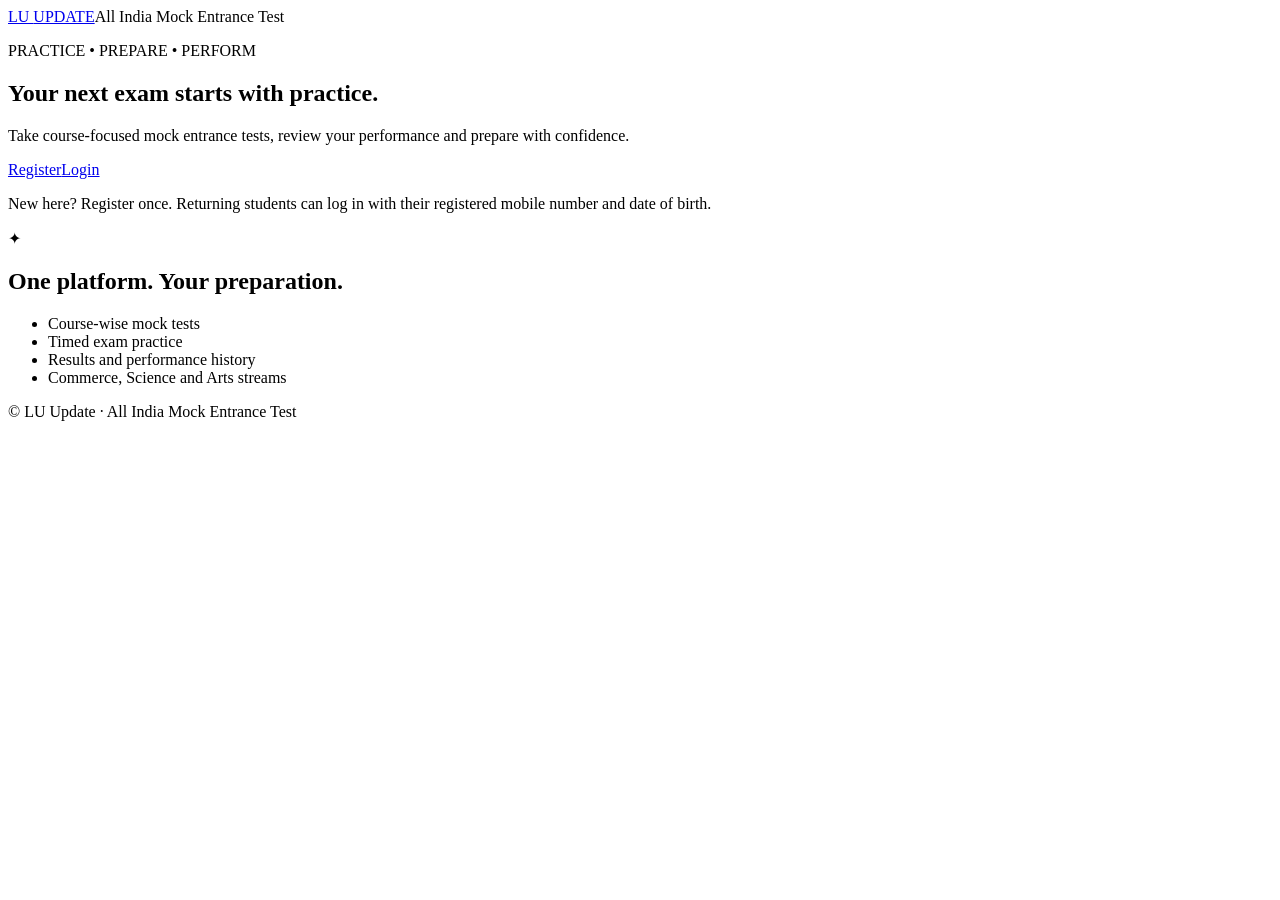
==== index.html @ a13eb0a9 "Add LU Update student homepage" ====
<!doctype html>
<html lang="en"><head><meta charset="utf-8"><meta name="viewport" content="width=device-width,initial-scale=1"><title>LU Update | All India Mock Entrance Test</title><link rel="stylesheet" href="style.css"></head>
<body><header class="topbar"><a class="brand" href="index.html">LU <span>UPDATE</span></a><span class="tag">All India Mock Entrance Test</span></header>
<main class="hero"><section class="hero-copy"><p class="eyebrow">PRACTICE • PREPARE • PERFORM</p><h1>Your next exam starts with <span>practice.</span></h1><p class="lead">Take course-focused mock entrance tests, review your performance and prepare with confidence.</p><div class="actions"><a class="btn primary" href="register.html">Register</a><a class="btn secondary" href="login.html">Login</a></div><p class="muted small">New here? Register once. Returning students can log in with their registered mobile number and date of birth.</p></section><section class="hero-panel"><div class="panel-icon">✦</div><h2>One platform. Your preparation.</h2><ul><li>Course-wise mock tests</li><li>Timed exam practice</li><li>Results and performance history</li><li>Commerce, Science and Arts streams</li></ul></section></main>
<footer>© LU Update · All India Mock Entrance Test</footer></body></html>
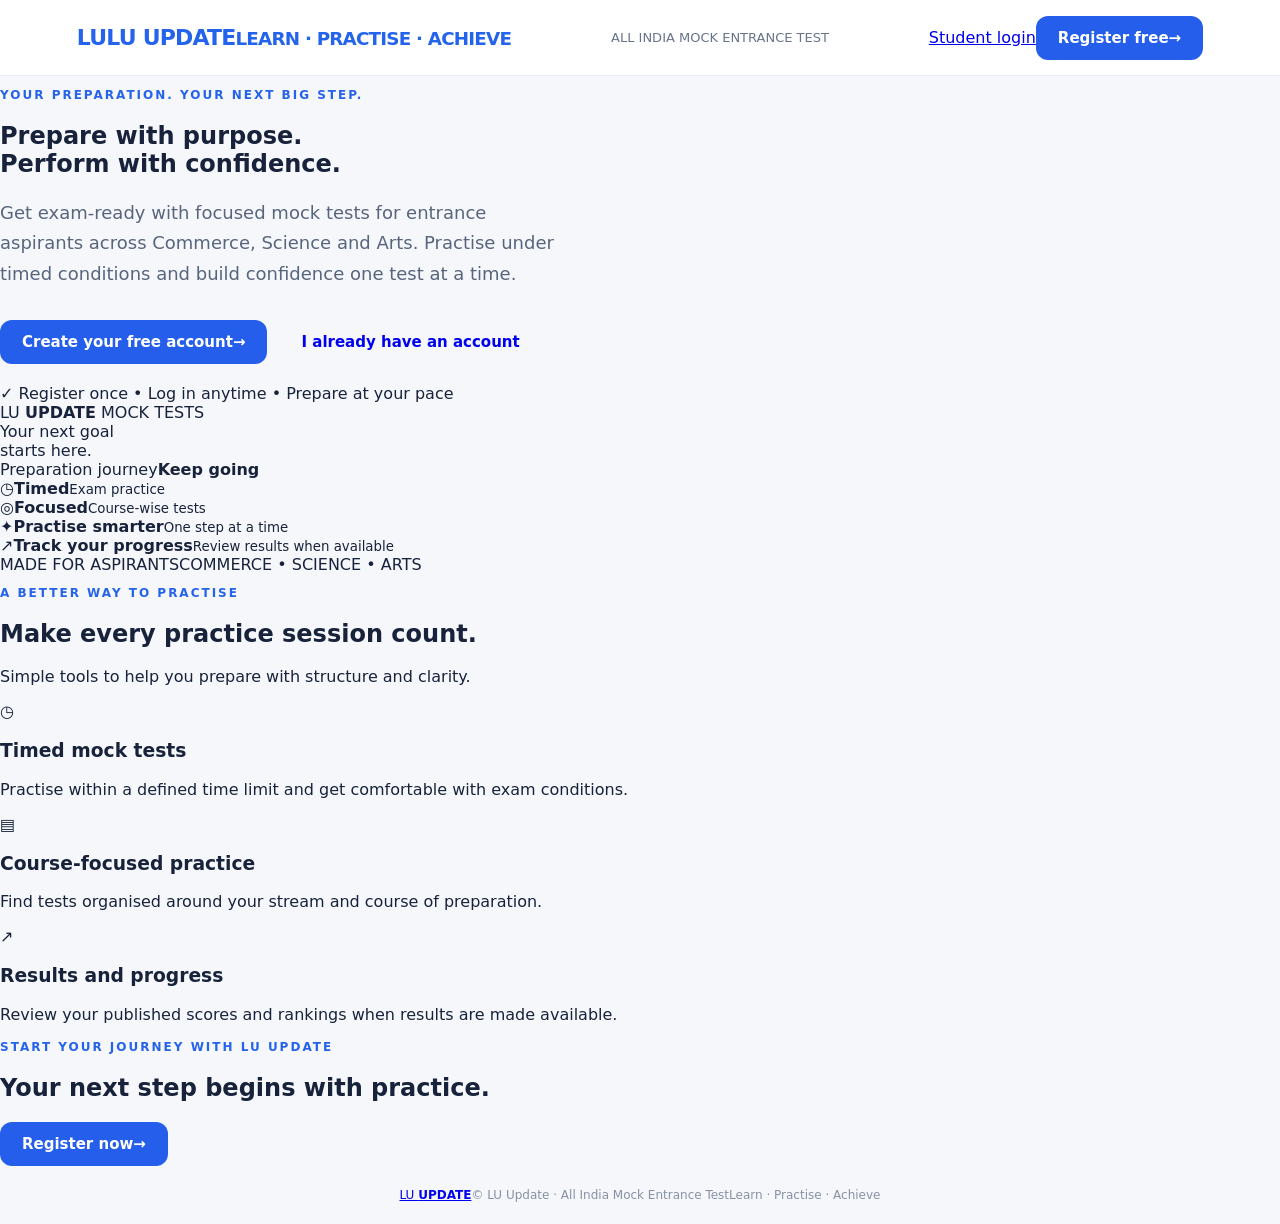
==== commit e2ed68e6: "Redesign LU Update branded homepage" ====
--- a/index.html
+++ b/index.html
@@ -1,5 +1,55 @@
 <!doctype html>
-<html lang="en"><head><meta charset="utf-8"><meta name="viewport" content="width=device-width,initial-scale=1"><title>LU Update | All India Mock Entrance Test</title><link rel="stylesheet" href="style.css"></head>
-<body><header class="topbar"><a class="brand" href="index.html">LU <span>UPDATE</span></a><span class="tag">All India Mock Entrance Test</span></header>
-<main class="hero"><section class="hero-copy"><p class="eyebrow">PRACTICE • PREPARE • PERFORM</p><h1>Your next exam starts with <span>practice.</span></h1><p class="lead">Take course-focused mock entrance tests, review your performance and prepare with confidence.</p><div class="actions"><a class="btn primary" href="register.html">Register</a><a class="btn secondary" href="login.html">Login</a></div><p class="muted small">New here? Register once. Returning students can log in with their registered mobile number and date of birth.</p></section><section class="hero-panel"><div class="panel-icon">✦</div><h2>One platform. Your preparation.</h2><ul><li>Course-wise mock tests</li><li>Timed exam practice</li><li>Results and performance history</li><li>Commerce, Science and Arts streams</li></ul></section></main>
-<footer>© LU Update · All India Mock Entrance Test</footer></body></html>+<html lang="en">
+<head>
+<meta charset="utf-8">
+<meta name="viewport" content="width=device-width,initial-scale=1">
+<meta name="theme-color" content="#111b45">
+<meta name="description" content="LU Update All India Mock Entrance Test — practise smarter with timed mock tests, course-focused preparation and performance tracking.">
+<title>LU Update | All India Mock Entrance Test</title>
+<link rel="stylesheet" href="style.css">
+</head>
+<body class="home-page">
+<header class="topbar home-topbar">
+  <a class="brand brand-lockup" href="index.html" aria-label="LU Update home"><span class="brand-mark">LU</span><span class="brand-name">LU <b>UPDATE</b><small>LEARN · PRACTISE · ACHIEVE</small></span></a>
+  <span class="tag">ALL INDIA MOCK ENTRANCE TEST</span>
+  <nav class="home-nav" aria-label="Student navigation"><a href="login.html">Student login</a><a class="btn primary nav-cta" href="register.html">Register free <span aria-hidden="true">→</span></a></nav>
+</header>
+<main>
+  <section class="home-hero">
+    <div class="hero-orb orb-one"></div><div class="hero-orb orb-two"></div>
+    <div class="home-hero-inner">
+      <div class="hero-copy">
+        <p class="eyebrow"><span class="eyebrow-dot"></span> YOUR PREPARATION. YOUR NEXT BIG STEP.</p>
+        <h1>Prepare with purpose.<br><span>Perform with confidence.</span></h1>
+        <p class="lead">Get exam-ready with focused mock tests for entrance aspirants across Commerce, Science and Arts. Practise under timed conditions and build confidence one test at a time.</p>
+        <div class="actions"><a class="btn primary hero-cta" href="register.html">Create your free account <span aria-hidden="true">→</span></a><a class="btn hero-login" href="login.html">I already have an account</a></div>
+        <div class="trust-line"><span class="trust-check">✓</span> Register once <span class="trust-sep">•</span> Log in anytime <span class="trust-sep">•</span> Prepare at your pace</div>
+      </div>
+      <div class="hero-visual" aria-label="Mock test preparation highlights">
+        <div class="visual-glow"></div>
+        <div class="visual-card visual-main">
+          <div class="visual-card-top"><span class="mini-brand">LU <b>UPDATE</b></span><span class="live-pill"><i></i> MOCK TESTS</span></div>
+          <div class="visual-title">Your next goal<br>starts here.</div>
+          <div class="progress-label"><span>Preparation journey</span><b>Keep going</b></div>
+          <div class="progress-track"><span></span></div>
+          <div class="visual-stats"><div><span class="stat-icon">◷</span><b>Timed</b><small>Exam practice</small></div><div><span class="stat-icon">◎</span><b>Focused</b><small>Course-wise tests</small></div></div>
+        </div>
+        <div class="floating-note note-top"><span class="note-icon">✦</span><span><b>Practise smarter</b><small>One step at a time</small></span></div>
+        <div class="floating-note note-bottom"><span class="rank-icon">↗</span><span><b>Track your progress</b><small>Review results when available</small></span></div>
+      </div>
+    </div>
+    <div class="hero-bottom-line"><span>MADE FOR ASPIRANTS</span><span>COMMERCE <i>•</i> SCIENCE <i>•</i> ARTS</span></div>
+  </section>
+  <section class="home-features">
+    <div class="section-heading"><p class="eyebrow">A BETTER WAY TO PRACTISE</p><h2>Make every practice session count.</h2><p>Simple tools to help you prepare with structure and clarity.</p></div>
+    <div class="feature-grid">
+      <article class="feature-card"><div class="feature-icon icon-blue">◷</div><h3>Timed mock tests</h3><p>Practise within a defined time limit and get comfortable with exam conditions.</p></article>
+      <article class="feature-card"><div class="feature-icon icon-purple">▤</div><h3>Course-focused practice</h3><p>Find tests organised around your stream and course of preparation.</p></article>
+      <article class="feature-card"><div class="feature-icon icon-teal">↗</div><h3>Results and progress</h3><p>Review your published scores and rankings when results are made available.</p></article>
+    </div>
+    <div class="home-bottom-cta"><div><p class="eyebrow">START YOUR JOURNEY WITH LU UPDATE</p><h2>Your next step begins with practice.</h2></div><a class="btn primary" href="register.html">Register now <span aria-hidden="true">→</span></a></div>
+  </section>
+</main>
+<footer class="home-footer"><a class="footer-brand" href="index.html">LU <b>UPDATE</b></a><span>© LU Update · All India Mock Entrance Test</span><span>Learn · Practise · Achieve</span></footer>
+</body>
+</html>
--- a/style.css
+++ b/style.css
@@ -0,0 +1 @@
+:root{font-family:Inter,ui-sans-serif,system-ui,-apple-system,BlinkMacSystemFont,"Segoe UI",sans-serif;color:#18233b;background:#f5f7fb;font-synthesis:none}*{box-sizing:border-box}body{margin:0;min-height:100vh}.topbar{height:76px;padding:0 clamp(20px,6vw,88px);display:flex;align-items:center;justify-content:space-between;background:#fff;border-bottom:1px solid #e7ebf3}.brand{font-size:22px;font-weight:900;letter-spacing:-.8px;color:#152c58;text-decoration:none}.brand span{color:#2463eb}.tag,.muted{color:#69758b}.tag{font-size:13px}.hero{max-width:1120px;margin:0 auto;padding:clamp(42px,8vw,100px) 24px;display:grid;grid-template-columns:1.15fr .85fr;gap:56px;align-items:center;min-height:calc(100vh - 130px)}.eyebrow{font-size:12px;font-weight:800;letter-spacing:2px;color:#2563eb}.hero h1{font-size:clamp(42px,6vw,68px);line-height:1.04;letter-spacing:-2.8px;margin:16px 0 22px}.hero h1 span{color:#2563eb}.lead{font-size:18px;line-height:1.7;color:#58657d;max-width:560px}.actions{display:flex;gap:12px;margin:30px 0 20px}.btn{display:inline-flex;align-items:center;justify-content:center;border:0;border-radius:12px;padding:13px 22px;text-decoration:none;font-weight:750;font-size:15px;cursor:pointer}.primary{background:#245eea;color:white}.secondary{background:white;color:#245eea;border:1px solid #d7e1f6}.hero-panel,.card{background:#fff;border:1px solid #e5eaf4;border-radius:22px;padding:30px;box-shadow:0 18px 55px #1b3b7010}.panel-icon{width:48px;height:48px;display:grid;place-items:center;background:#eaf0ff;color:#245eea;border-radius:15px;font-size:24px}.hero-panel h2{font-size:24px}.hero-panel ul{padding-left:20px;line-height:2.2;color:#536078}.small{font-size:13px;line-height:1.6}.page{max-width:680px;margin:48px auto;padding:0 20px}.card h1{margin-top:0}.form-grid{display:grid;grid-template-columns:1fr 1fr;gap:16px}.field{display:flex;flex-direction:column;gap:7px;margin-bottom:15px}.field label{font-size:13px;font-weight:750;color:#394761}.field input,.field select,.field textarea{width:100%;border:1px solid #dbe2ee;border-radius:10px;padding:12px 13px;font:inherit;background:#fff;color:#18233b}.field input:focus,.field select:focus{outline:2px solid #b8ccff;border-color:#245eea}.full{width:100%}.status{display:none;padding:12px 14px;border-radius:10px;margin:14px 0;font-size:14px;overflow-wrap:anywhere}.status.show{display:block}.status.ok{background:#e9f8ef;color:#17663b}.status.error{background:#fff0f0;color:#a52222}.dashboard{max-width:1100px;margin:38px auto;padding:0 20px}.section{margin:22px 0}.item{padding:16px;border:1px solid #e5eaf4;border-radius:12px;margin:10px 0;background:#fff}.item h3{margin:0 0 6px}.row{display:flex;justify-content:space-between;align-items:center;gap:14px}.hidden{display:none!important}footer{text-align:center;padding:22px;color:#8791a4;font-size:12px}@media(max-width:760px){.hero{grid-template-columns:1fr;gap:28px;min-height:auto}.hero h1{letter-spacing:-1.6px}.tag{display:none}.form-grid{grid-template-columns:1fr}.topbar{height:64px}}
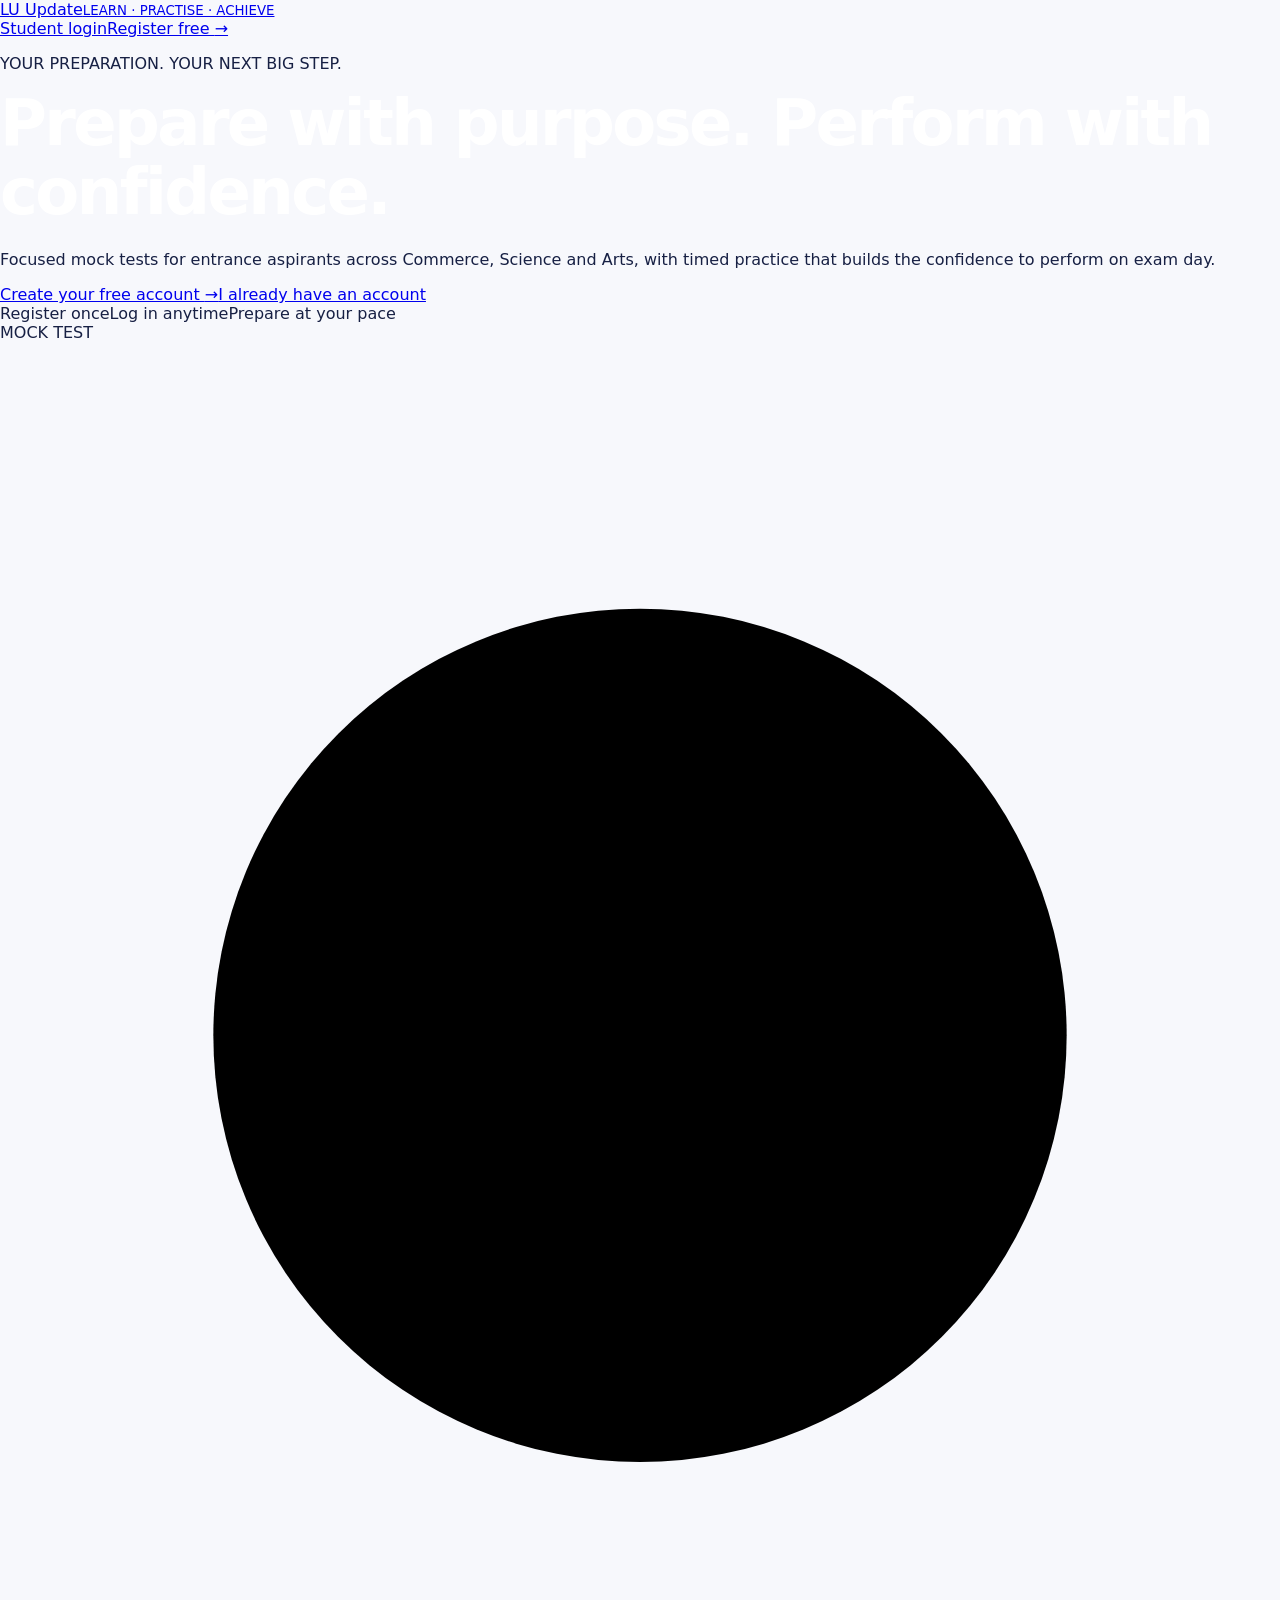
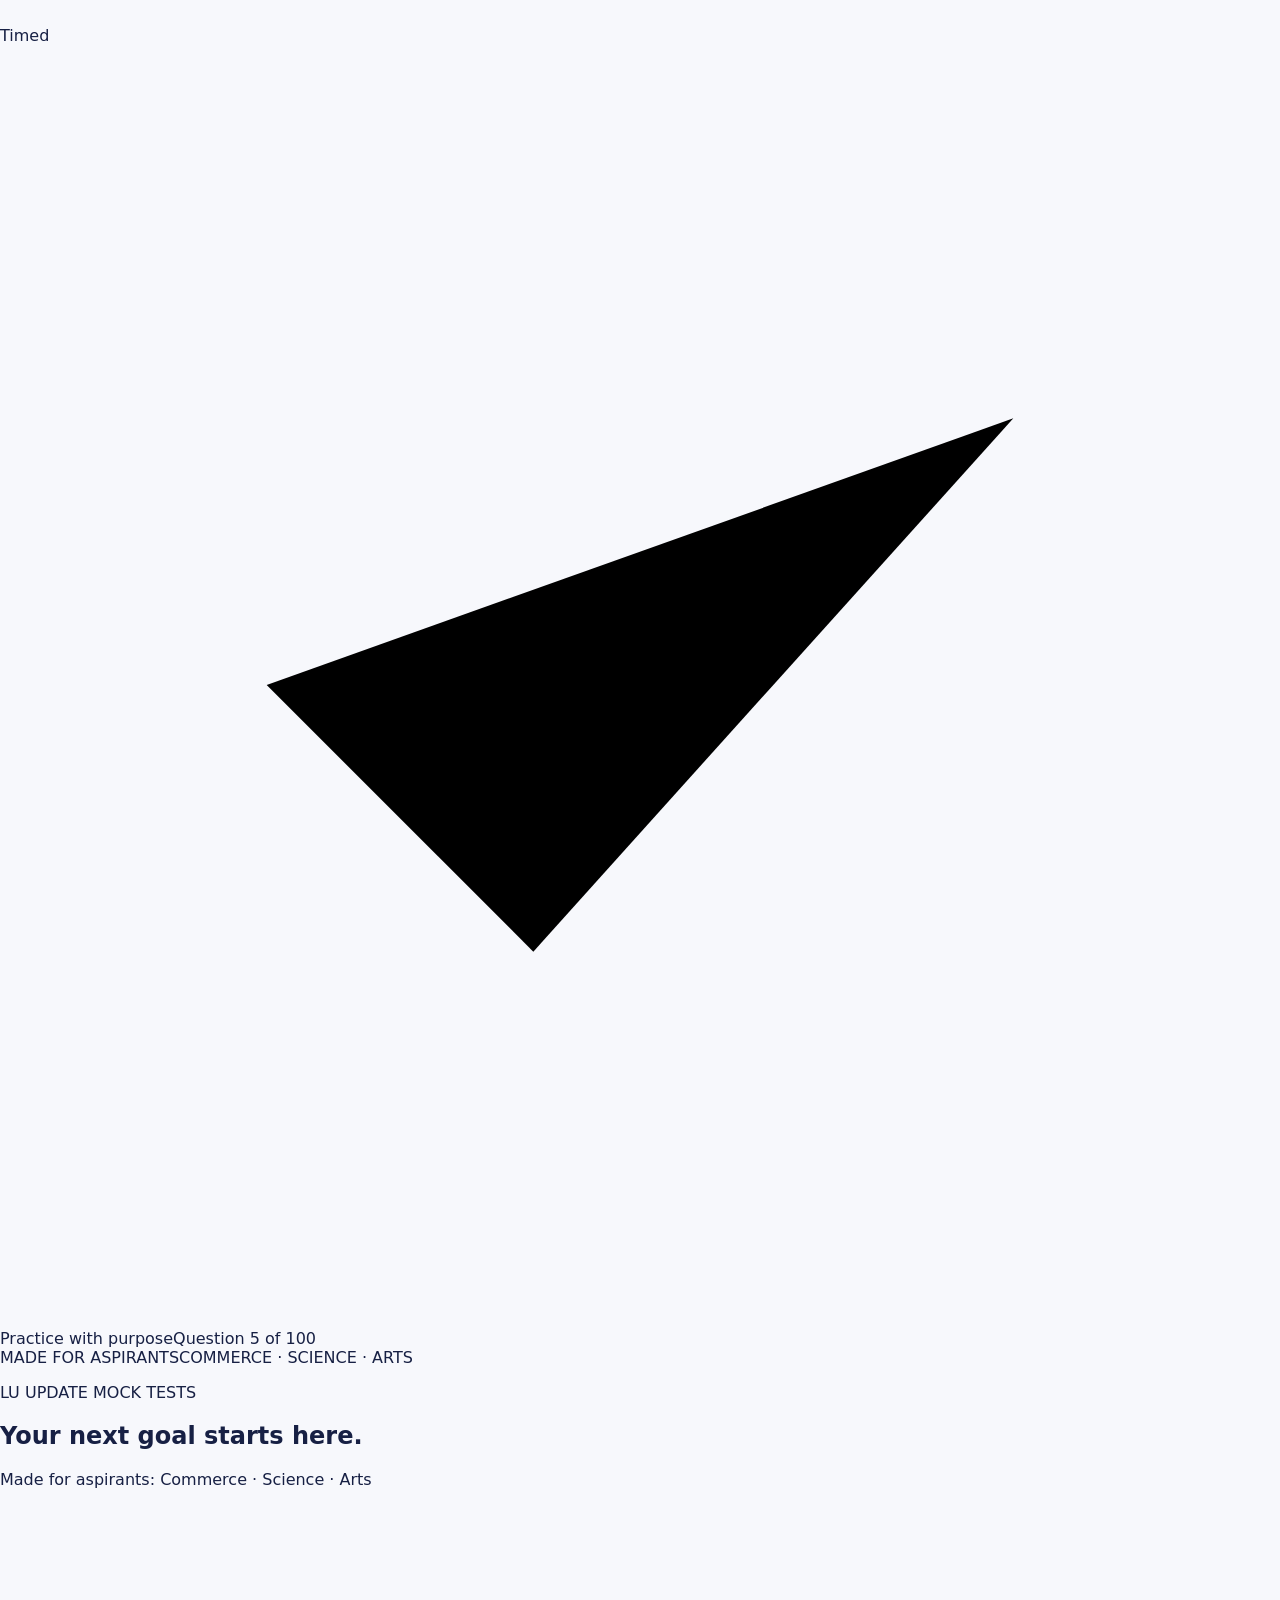
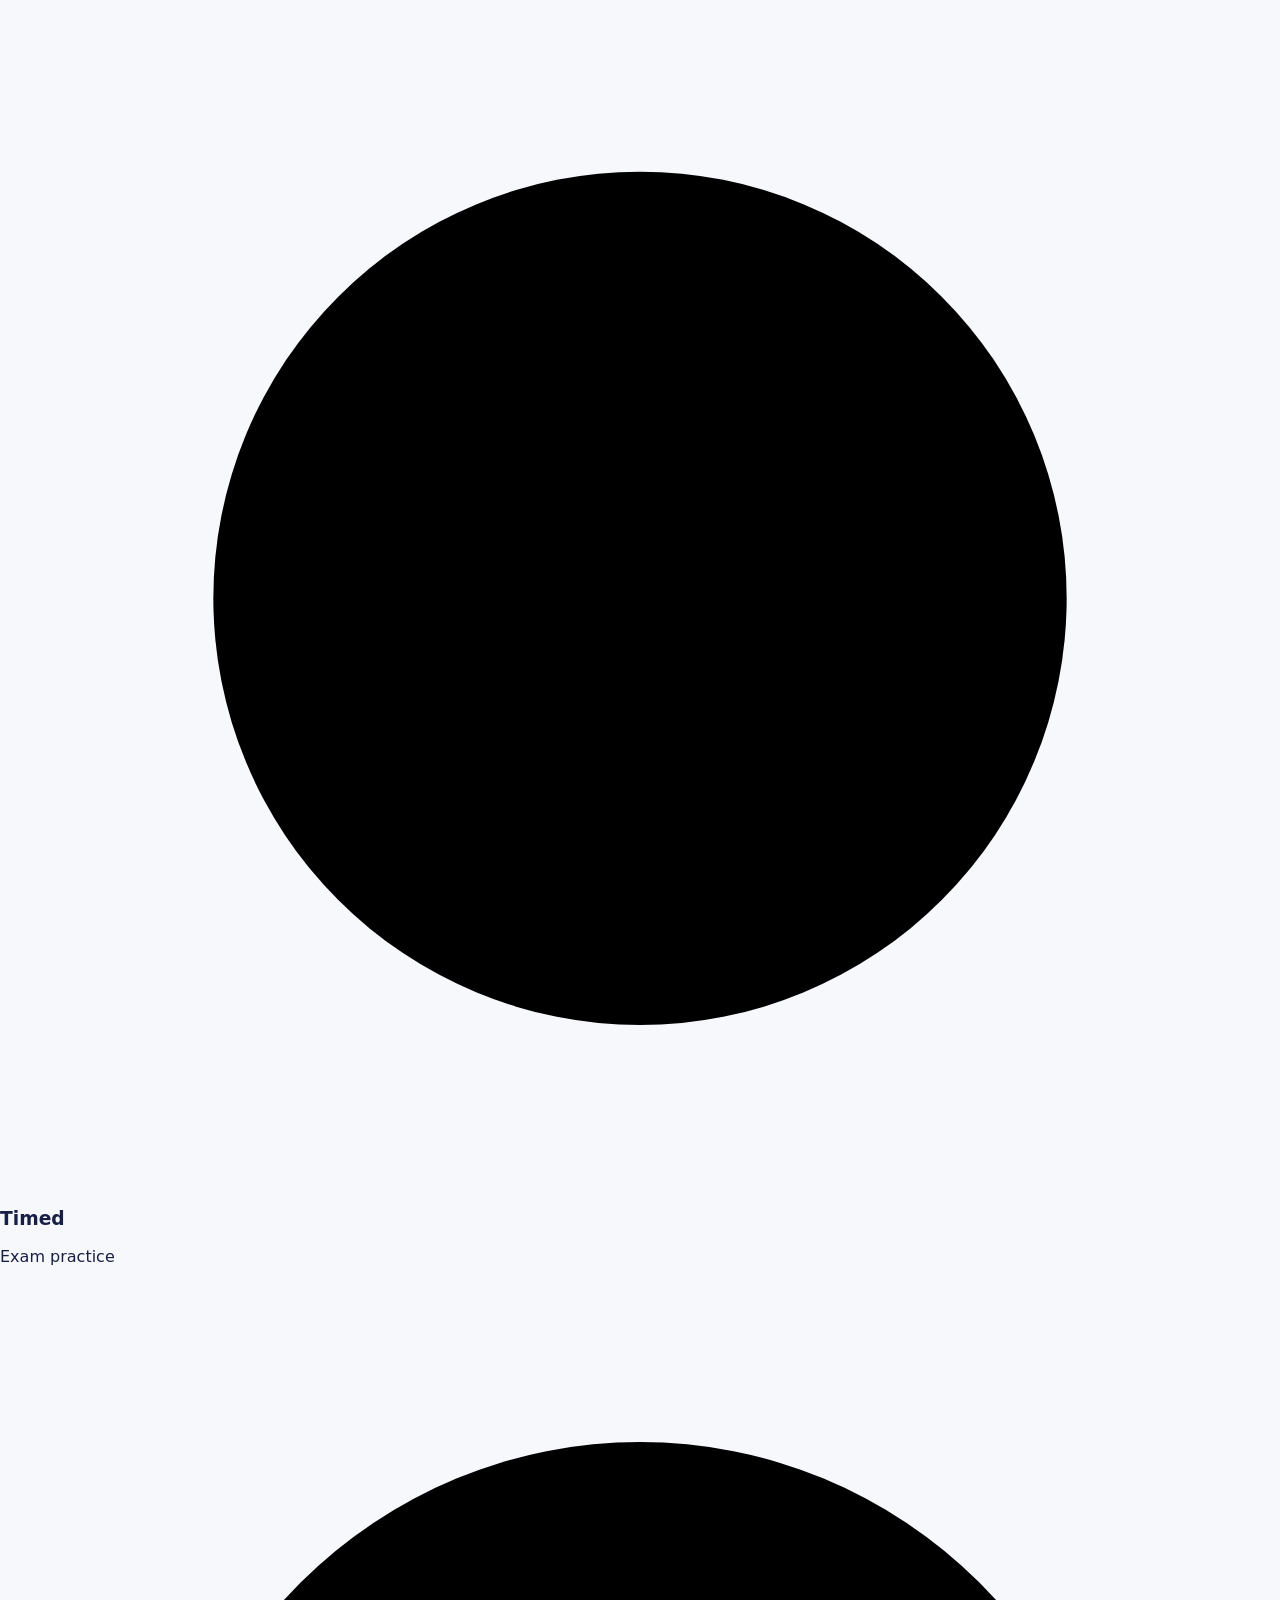
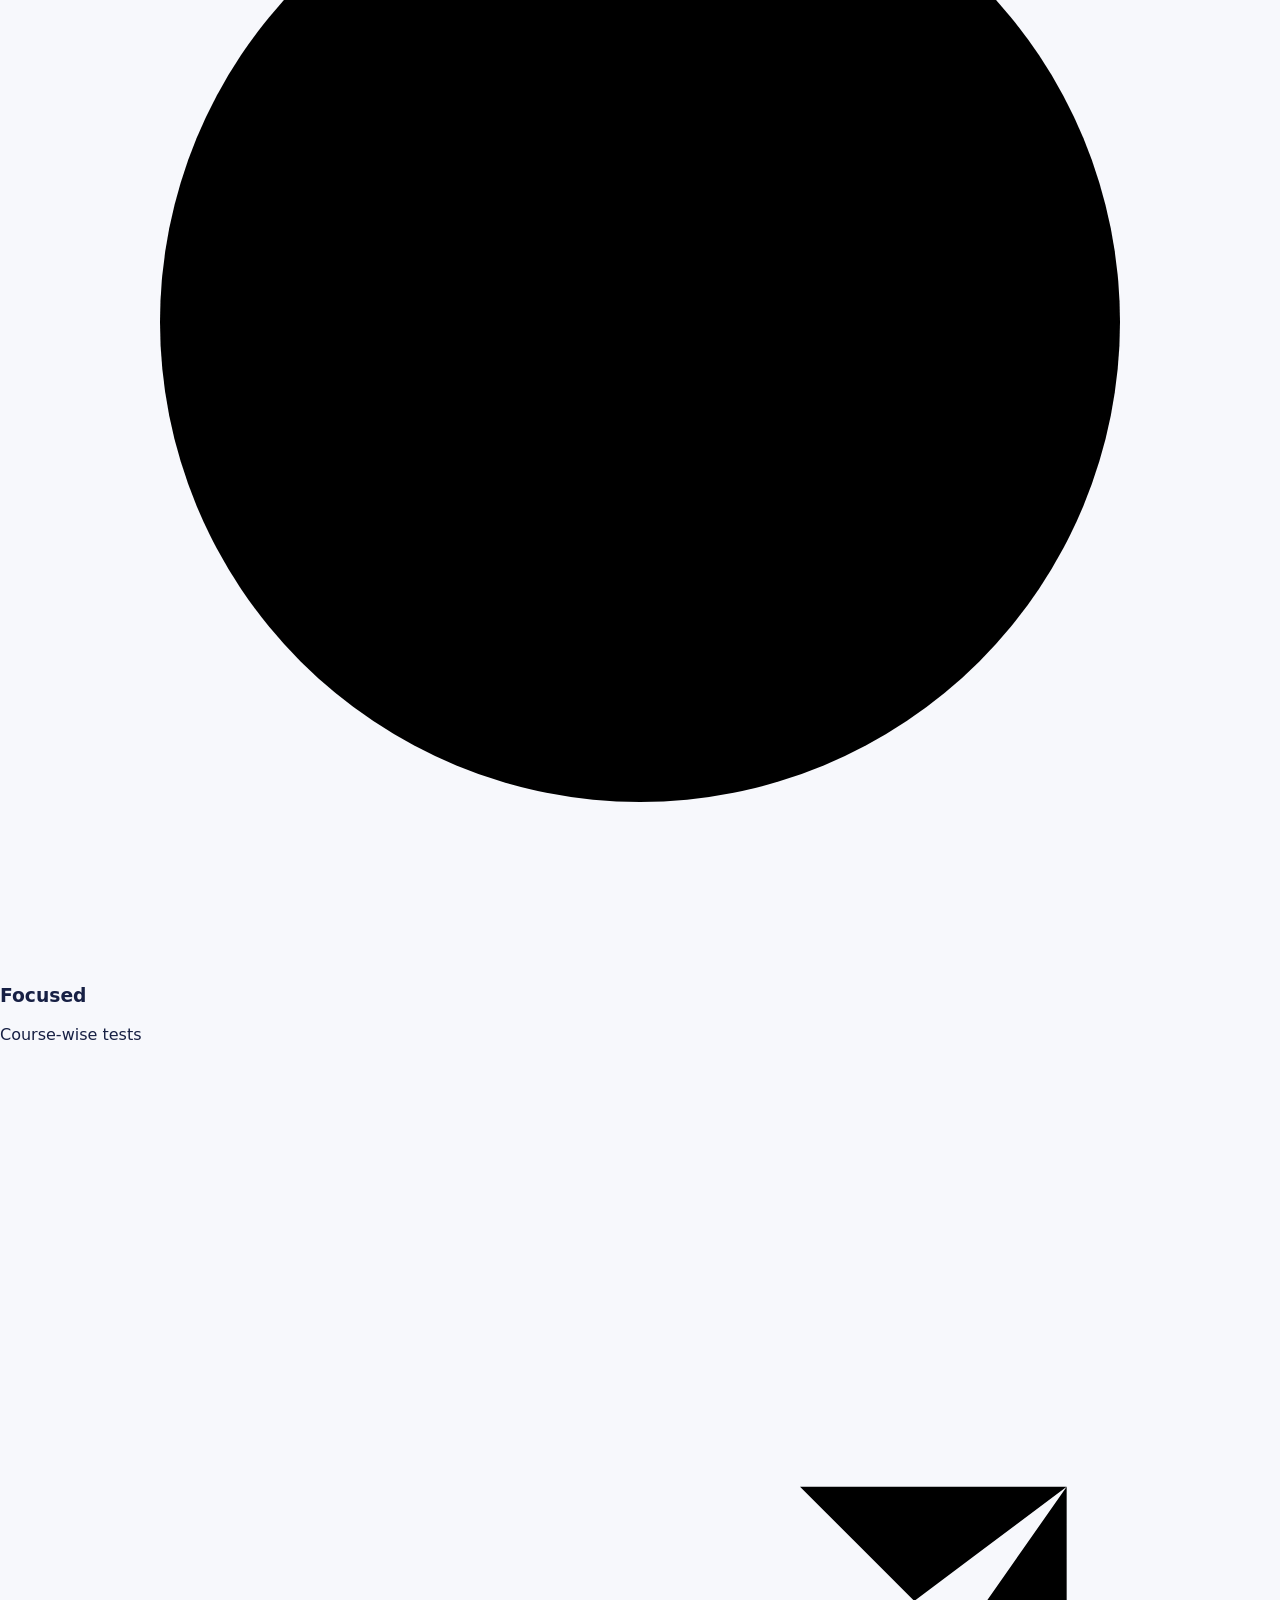
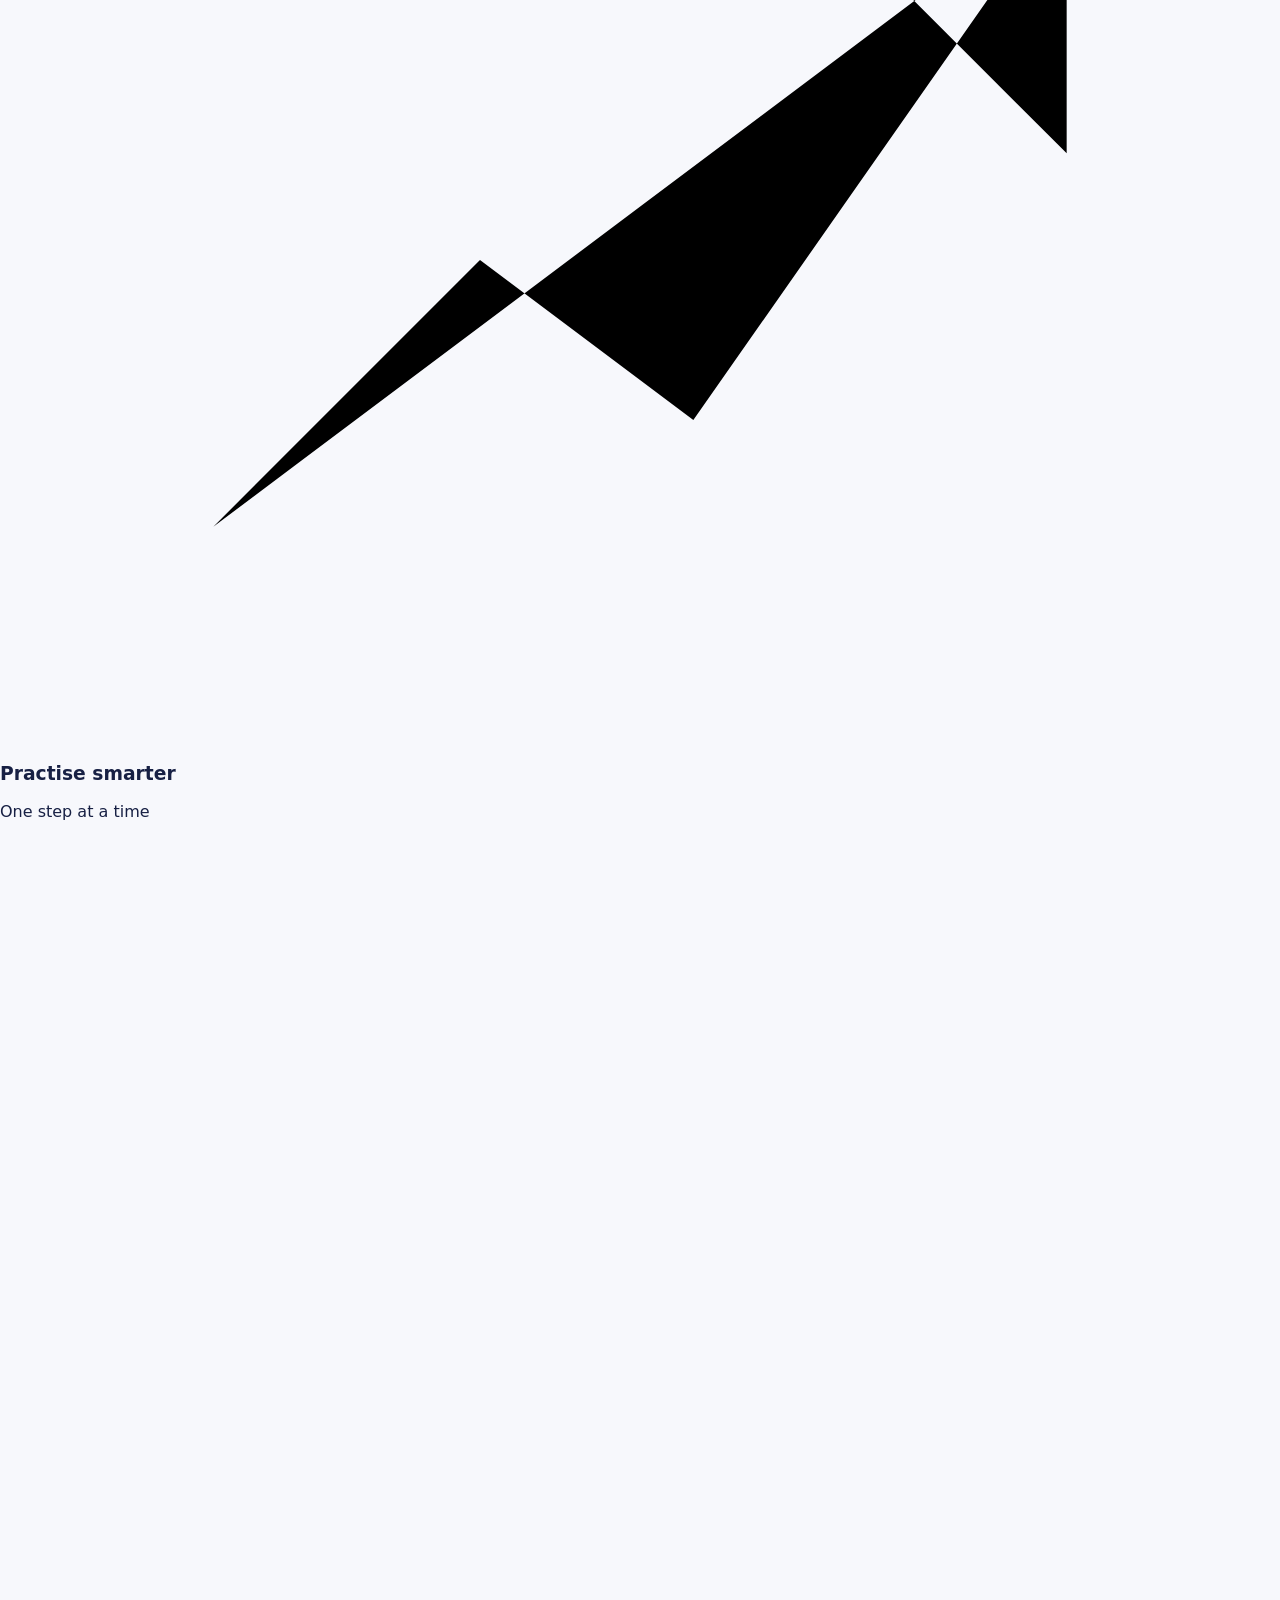
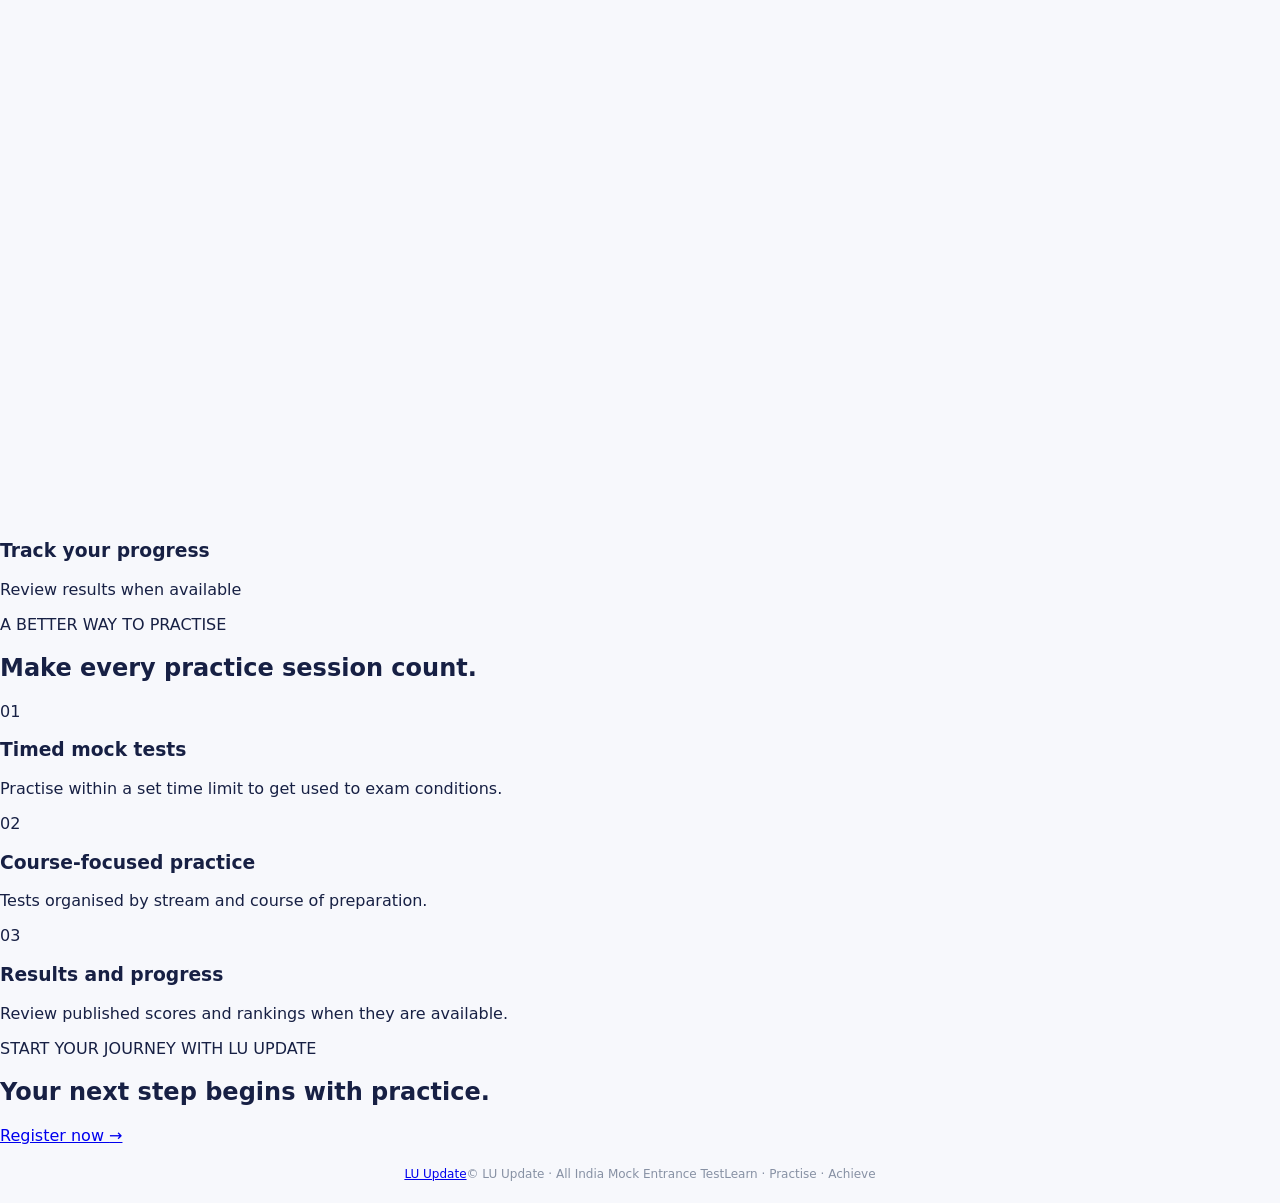
==== commit fb4255d4: "Redesign homepage to match navy and gold reference" ====
--- a/index.html
+++ b/index.html
@@ -4,52 +4,60 @@
 <meta charset="utf-8">
 <meta name="viewport" content="width=device-width,initial-scale=1">
 <meta name="theme-color" content="#111b45">
-<meta name="description" content="LU Update All India Mock Entrance Test — practise smarter with timed mock tests, course-focused preparation and performance tracking.">
+<meta name="description" content="LU Update All India Mock Entrance Test. Practise with timed mock tests for Commerce, Science and Arts. Register free and prepare with confidence.">
 <title>LU Update | All India Mock Entrance Test</title>
-<link rel="stylesheet" href="style.css">
+<link rel="preconnect" href="https://fonts.googleapis.com">
+<link rel="preconnect" href="https://fonts.gstatic.com" crossorigin>
+<link href="https://fonts.googleapis.com/css2?family=Fraunces:opsz,wght@9..144,500;9..144,600&family=Manrope:wght@400;500;600;700;800&display=swap" rel="stylesheet">
+<link rel="stylesheet" href="style.css?v=home-redesign-2">
 </head>
-<body class="home-page">
-<header class="topbar home-topbar">
-  <a class="brand brand-lockup" href="index.html" aria-label="LU Update home"><span class="brand-mark">LU</span><span class="brand-name">LU <b>UPDATE</b><small>LEARN · PRACTISE · ACHIEVE</small></span></a>
-  <span class="tag">ALL INDIA MOCK ENTRANCE TEST</span>
-  <nav class="home-nav" aria-label="Student navigation"><a href="login.html">Student login</a><a class="btn primary nav-cta" href="register.html">Register free <span aria-hidden="true">→</span></a></nav>
+<body class="home-page reference-home">
+<header class="rh-header">
+  <a class="rh-brand" href="index.html" aria-label="LU Update home"><span>LU Update</span><small>LEARN · PRACTISE · ACHIEVE</small></a>
+  <nav class="rh-nav" aria-label="Student navigation"><a href="login.html">Student login</a><a class="rh-button rh-button-gold" href="register.html">Register free <span aria-hidden="true">→</span></a></nav>
 </header>
 <main>
-  <section class="home-hero">
-    <div class="hero-orb orb-one"></div><div class="hero-orb orb-two"></div>
-    <div class="home-hero-inner">
-      <div class="hero-copy">
-        <p class="eyebrow"><span class="eyebrow-dot"></span> YOUR PREPARATION. YOUR NEXT BIG STEP.</p>
-        <h1>Prepare with purpose.<br><span>Perform with confidence.</span></h1>
-        <p class="lead">Get exam-ready with focused mock tests for entrance aspirants across Commerce, Science and Arts. Practise under timed conditions and build confidence one test at a time.</p>
-        <div class="actions"><a class="btn primary hero-cta" href="register.html">Create your free account <span aria-hidden="true">→</span></a><a class="btn hero-login" href="login.html">I already have an account</a></div>
-        <div class="trust-line"><span class="trust-check">✓</span> Register once <span class="trust-sep">•</span> Log in anytime <span class="trust-sep">•</span> Prepare at your pace</div>
+  <section class="rh-hero">
+    <div class="rh-ring rh-ring-one" aria-hidden="true"></div><div class="rh-ring rh-ring-two" aria-hidden="true"></div>
+    <div class="rh-hero-inner">
+      <div class="rh-copy">
+        <p class="rh-eyebrow">YOUR PREPARATION. YOUR NEXT BIG STEP.</p>
+        <h1>Prepare with purpose. <em>Perform with confidence.</em></h1>
+        <p class="rh-lead">Focused mock tests for entrance aspirants across Commerce, Science and Arts, with timed practice that builds the confidence to perform on exam day.</p>
+        <div class="rh-actions"><a class="rh-button rh-button-gold rh-button-large" href="register.html">Create your free account <span aria-hidden="true">→</span></a><a class="rh-button rh-button-outline rh-button-large" href="login.html">I already have an account</a></div>
+        <div class="rh-trust"><span>Register once</span><span>Log in anytime</span><span>Prepare at your pace</span></div>
       </div>
-      <div class="hero-visual" aria-label="Mock test preparation highlights">
-        <div class="visual-glow"></div>
-        <div class="visual-card visual-main">
-          <div class="visual-card-top"><span class="mini-brand">LU <b>UPDATE</b></span><span class="live-pill"><i></i> MOCK TESTS</span></div>
-          <div class="visual-title">Your next goal<br>starts here.</div>
-          <div class="progress-label"><span>Preparation journey</span><b>Keep going</b></div>
-          <div class="progress-track"><span></span></div>
-          <div class="visual-stats"><div><span class="stat-icon">◷</span><b>Timed</b><small>Exam practice</small></div><div><span class="stat-icon">◎</span><b>Focused</b><small>Course-wise tests</small></div></div>
-        </div>
-        <div class="floating-note note-top"><span class="note-icon">✦</span><span><b>Practise smarter</b><small>One step at a time</small></span></div>
-        <div class="floating-note note-bottom"><span class="rank-icon">↗</span><span><b>Track your progress</b><small>Review results when available</small></span></div>
+      <div class="rh-exam-card" aria-label="Illustration of a timed multiple-choice mock test">
+        <div class="rh-card-top"><span>MOCK TEST</span><span class="rh-timed"><svg viewBox="0 0 24 24" aria-hidden="true"><circle cx="12" cy="13" r="8"></circle><path d="M12 9v4l2 2M9 2h6"></path></svg> Timed</span></div>
+        <div class="rh-skeleton-lines" aria-hidden="true"><i></i><i></i></div>
+        <div class="rh-options" aria-hidden="true"><div class="rh-option"><i></i><span></span></div><div class="rh-option rh-option-selected"><i><svg viewBox="0 0 24 24"><path d="m5 12 5 5 9-10"></path></svg></i><span></span></div><div class="rh-option"><i></i><span></span></div></div>
+        <div class="rh-question-grid" aria-hidden="true"><i></i><i></i><i></i><i></i><i class="active"></i><i></i><i></i><i></i></div>
+        <div class="rh-card-footer"><span>Practice with purpose</span><span>Question 5 of 100</span></div>
       </div>
     </div>
-    <div class="hero-bottom-line"><span>MADE FOR ASPIRANTS</span><span>COMMERCE <i>•</i> SCIENCE <i>•</i> ARTS</span></div>
+    <div class="rh-hero-foot"><span>MADE FOR ASPIRANTS</span><span>COMMERCE <i>·</i> SCIENCE <i>·</i> ARTS</span></div>
   </section>
-  <section class="home-features">
-    <div class="section-heading"><p class="eyebrow">A BETTER WAY TO PRACTISE</p><h2>Make every practice session count.</h2><p>Simple tools to help you prepare with structure and clarity.</p></div>
-    <div class="feature-grid">
-      <article class="feature-card"><div class="feature-icon icon-blue">◷</div><h3>Timed mock tests</h3><p>Practise within a defined time limit and get comfortable with exam conditions.</p></article>
-      <article class="feature-card"><div class="feature-icon icon-purple">▤</div><h3>Course-focused practice</h3><p>Find tests organised around your stream and course of preparation.</p></article>
-      <article class="feature-card"><div class="feature-icon icon-teal">↗</div><h3>Results and progress</h3><p>Review your published scores and rankings when results are made available.</p></article>
+  <section class="rh-feature-strip">
+    <div class="rh-section-inner">
+      <div class="rh-section-heading"><div><p class="rh-kicker">LU UPDATE MOCK TESTS</p><h2>Your next goal starts here.</h2></div><p>Made for aspirants: Commerce · Science · Arts</p></div>
+      <div class="rh-feature-grid">
+        <article><svg viewBox="0 0 24 24" aria-hidden="true"><circle cx="12" cy="13" r="8"></circle><path d="M12 9v4l2 2M9 2h6"></path></svg><h3>Timed</h3><p>Exam practice</p></article>
+        <article><svg viewBox="0 0 24 24" aria-hidden="true"><circle cx="12" cy="12" r="9"></circle><circle cx="12" cy="12" r="4"></circle><circle cx="12" cy="12" r=".5"></circle></svg><h3>Focused</h3><p>Course-wise tests</p></article>
+        <article><svg viewBox="0 0 24 24" aria-hidden="true"><path d="m4 20 5-5 4 3 7-10M15 8h5v5"></path></svg><h3>Practise smarter</h3><p>One step at a time</p></article>
+        <article><svg viewBox="0 0 24 24" aria-hidden="true"><path d="M5 21V10M12 21V4M19 21v-7"></path></svg><h3>Track your progress</h3><p>Review results when available</p></article>
+      </div>
     </div>
-    <div class="home-bottom-cta"><div><p class="eyebrow">START YOUR JOURNEY WITH LU UPDATE</p><h2>Your next step begins with practice.</h2></div><a class="btn primary" href="register.html">Register now <span aria-hidden="true">→</span></a></div>
   </section>
+  <section class="rh-practice">
+    <div class="rh-practice-heading"><p class="rh-kicker">A BETTER WAY TO PRACTISE</p><h2>Make every practice session count.</h2></div>
+    <div class="rh-step-grid">
+      <article><span>01</span><h3>Timed mock tests</h3><p>Practise within a set time limit to get used to exam conditions.</p></article>
+      <article class="rh-step-dark"><span>02</span><h3>Course-focused practice</h3><p>Tests organised by stream and course of preparation.</p></article>
+      <article><span>03</span><h3>Results and progress</h3><p>Review published scores and rankings when they are available.</p></article>
+    </div>
+  </section>
+  <section class="rh-cta-wrap"><div class="rh-cta"><div><p>START YOUR JOURNEY WITH LU UPDATE</p><h2>Your next step begins with practice.</h2></div><a class="rh-button rh-button-navy" href="register.html">Register now <span aria-hidden="true">→</span></a></div></section>
 </main>
-<footer class="home-footer"><a class="footer-brand" href="index.html">LU <b>UPDATE</b></a><span>© LU Update · All India Mock Entrance Test</span><span>Learn · Practise · Achieve</span></footer>
+<footer class="rh-footer"><a href="index.html">LU Update</a><span>© LU Update · All India Mock Entrance Test</span><span>Learn · Practise · Achieve</span></footer>
 </body>
 </html>
--- a/style.css
+++ b/style.css
@@ -1 +1,11 @@
-:root{font-family:Inter,ui-sans-serif,system-ui,-apple-system,BlinkMacSystemFont,"Segoe UI",sans-serif;color:#18233b;background:#f5f7fb;font-synthesis:none}*{box-sizing:border-box}body{margin:0;min-height:100vh}.topbar{height:76px;padding:0 clamp(20px,6vw,88px);display:flex;align-items:center;justify-content:space-between;background:#fff;border-bottom:1px solid #e7ebf3}.brand{font-size:22px;font-weight:900;letter-spacing:-.8px;color:#152c58;text-decoration:none}.brand span{color:#2463eb}.tag,.muted{color:#69758b}.tag{font-size:13px}.hero{max-width:1120px;margin:0 auto;padding:clamp(42px,8vw,100px) 24px;display:grid;grid-template-columns:1.15fr .85fr;gap:56px;align-items:center;min-height:calc(100vh - 130px)}.eyebrow{font-size:12px;font-weight:800;letter-spacing:2px;color:#2563eb}.hero h1{font-size:clamp(42px,6vw,68px);line-height:1.04;letter-spacing:-2.8px;margin:16px 0 22px}.hero h1 span{color:#2563eb}.lead{font-size:18px;line-height:1.7;color:#58657d;max-width:560px}.actions{display:flex;gap:12px;margin:30px 0 20px}.btn{display:inline-flex;align-items:center;justify-content:center;border:0;border-radius:12px;padding:13px 22px;text-decoration:none;font-weight:750;font-size:15px;cursor:pointer}.primary{background:#245eea;color:white}.secondary{background:white;color:#245eea;border:1px solid #d7e1f6}.hero-panel,.card{background:#fff;border:1px solid #e5eaf4;border-radius:22px;padding:30px;box-shadow:0 18px 55px #1b3b7010}.panel-icon{width:48px;height:48px;display:grid;place-items:center;background:#eaf0ff;color:#245eea;border-radius:15px;font-size:24px}.hero-panel h2{font-size:24px}.hero-panel ul{padding-left:20px;line-height:2.2;color:#536078}.small{font-size:13px;line-height:1.6}.page{max-width:680px;margin:48px auto;padding:0 20px}.card h1{margin-top:0}.form-grid{display:grid;grid-template-columns:1fr 1fr;gap:16px}.field{display:flex;flex-direction:column;gap:7px;margin-bottom:15px}.field label{font-size:13px;font-weight:750;color:#394761}.field input,.field select,.field textarea{width:100%;border:1px solid #dbe2ee;border-radius:10px;padding:12px 13px;font:inherit;background:#fff;color:#18233b}.field input:focus,.field select:focus{outline:2px solid #b8ccff;border-color:#245eea}.full{width:100%}.status{display:none;padding:12px 14px;border-radius:10px;margin:14px 0;font-size:14px;overflow-wrap:anywhere}.status.show{display:block}.status.ok{background:#e9f8ef;color:#17663b}.status.error{background:#fff0f0;color:#a52222}.dashboard{max-width:1100px;margin:38px auto;padding:0 20px}.section{margin:22px 0}.item{padding:16px;border:1px solid #e5eaf4;border-radius:12px;margin:10px 0;background:#fff}.item h3{margin:0 0 6px}.row{display:flex;justify-content:space-between;align-items:center;gap:14px}.hidden{display:none!important}footer{text-align:center;padding:22px;color:#8791a4;font-size:12px}@media(max-width:760px){.hero{grid-template-columns:1fr;gap:28px;min-height:auto}.hero h1{letter-spacing:-1.6px}.tag{display:none}.form-grid{grid-template-columns:1fr}.topbar{height:64px}}+:root{font-family:Inter,ui-sans-serif,system-ui,-apple-system,BlinkMacSystemFont,"Segoe UI",sans-serif;color:#18233b;background:#f5f7fb;font-synthesis:none}*{box-sizing:border-box}body{margin:0;min-height:100vh}.topbar{height:76px;padding:0 clamp(20px,6vw,88px);display:flex;align-items:center;justify-content:space-between;background:#fff;border-bottom:1px solid #e7ebf3}.brand{font-size:22px;font-weight:900;letter-spacing:-.8px;color:#152c58;text-decoration:none}.brand span{color:#2463eb}.tag,.muted{color:#69758b}.tag{font-size:13px}.hero{max-width:1120px;margin:0 auto;padding:clamp(42px,8vw,100px) 24px;display:grid;grid-template-columns:1.15fr .85fr;gap:56px;align-items:center;min-height:calc(100vh - 130px)}.eyebrow{font-size:12px;font-weight:800;letter-spacing:2px;color:#2563eb}.hero h1{font-size:clamp(42px,6vw,68px);line-height:1.04;letter-spacing:-2.8px;margin:16px 0 22px}.hero h1 span{color:#2563eb}.lead{font-size:18px;line-height:1.7;color:#58657d;max-width:560px}.actions{display:flex;gap:12px;margin:30px 0 20px}.btn{display:inline-flex;align-items:center;justify-content:center;border:0;border-radius:12px;padding:13px 22px;text-decoration:none;font-weight:750;font-size:15px;cursor:pointer}.primary{background:#245eea;color:white}.secondary{background:white;color:#245eea;border:1px solid #d7e1f6}.hero-panel,.card{background:#fff;border:1px solid #e5eaf4;border-radius:22px;padding:30px;box-shadow:0 18px 55px #1b3b7010}.panel-icon{width:48px;height:48px;display:grid;place-items:center;background:#eaf0ff;color:#245eea;border-radius:15px;font-size:24px}.hero-panel h2{font-size:24px}.hero-panel ul{padding-left:20px;line-height:2.2;color:#536078}.small{font-size:13px;line-height:1.6}.page{max-width:680px;margin:48px auto;padding:0 20px}.card h1{margin-top:0}.form-grid{display:grid;grid-template-columns:1fr 1fr;gap:16px}.field{display:flex;flex-direction:column;gap:7px;margin-bottom:15px}.field label{font-size:13px;font-weight:750;color:#394761}.field input,.field select,.field textarea{width:100%;border:1px solid #dbe2ee;border-radius:10px;padding:12px 13px;font:inherit;background:#fff;color:#18233b}.field input:focus,.field select:focus{outline:2px solid #b8ccff;border-color:#245eea}.full{width:100%}.status{display:none;padding:12px 14px;border-radius:10px;margin:14px 0;font-size:14px;overflow-wrap:anywhere}.status.show{display:block}.status.ok{background:#e9f8ef;color:#17663b}.status.error{background:#fff0f0;color:#a52222}.dashboard{max-width:1100px;margin:38px auto;padding:0 20px}.section{margin:22px 0}.item{padding:16px;border:1px solid #e5eaf4;border-radius:12px;margin:10px 0;background:#fff}.item h3{margin:0 0 6px}.row{display:flex;justify-content:space-between;align-items:center;gap:14px}.hidden{display:none!important}footer{text-align:center;padding:22px;color:#8791a4;font-size:12px}@media(max-width:760px){.hero{grid-template-columns:1fr;gap:28px;min-height:auto}.hero h1{letter-spacing:-1.6px}.tag{display:none}.form-grid{grid-template-columns:1fr}.topbar{height:64px}}
+
+/* LU Update branded homepage refresh */
+.home-page{background:#f7f8fc;color:#172044}.home-topbar{height:84px;padding:0 clamp(18px,6vw,92px);gap:24px;background:#fff;border-bottom:1px solid #e9ebf4;position:relative;z-index:2}.brand-lockup{display:flex;align-items:center;gap:11px;letter-spacing:0}.brand-mark{width:46px;height:46px;border-radius:14px;display:grid;place-items:center;color:#fff;background:linear-gradient(145deg,#5b64f4,#7a43d8);font-size:20px;letter-spacing:-1px;box-shadow:0 7px 18px #5b64f433}.brand-name{display:flex;flex-direction:column;font-size:19px;line-height:1.1;color:#172044}.brand-name b{color:#6354e8}.brand-name small{margin-top:5px;font-size:8px;letter-spacing:1.4px;color:#7d849d;font-weight:800}.home-topbar .tag{font-size:10px;letter-spacing:1.6px;font-weight:850;color:#737c98;margin-left:auto}.home-nav{display:flex;align-items:center;gap:22px}.home-nav>a:not(.btn){font-size:13px;font-weight:750;color:#353e60;text-decoration:none}.nav-cta{padding:12px 17px;border-radius:10px;font-size:13px}.home-hero{position:relative;overflow:hidden;background:radial-gradient(ellipse at 78% 38%,#292c67 0%,#171e4b 42%,#101735 100%);color:#fff}.home-hero:before{content:"";position:absolute;inset:0;background-image:linear-gradient(#ffffff08 1px,transparent 1px),linear-gradient(90deg,#ffffff08 1px,transparent 1px);background-size:42px 42px;mask-image:linear-gradient(90deg,transparent,#000)}.home-hero-inner{max-width:1180px;min-height:560px;margin:auto;padding:74px 28px 65px;display:grid;grid-template-columns:1.08fr .92fr;align-items:center;gap:50px;position:relative;z-index:1}.hero-copy{max-width:650px}.home-page .eyebrow{display:flex;align-items:center;gap:9px;font-size:10px;letter-spacing:1.8px;font-weight:850;color:#a9b4ff;margin:0 0 24px}.eyebrow-dot{width:7px;height:7px;border-radius:50%;background:#a6a0ff;box-shadow:0 0 0 5px #9189ff20}.home-page .hero h1,.home-page h1{font-size:clamp(40px,5.2vw,64px);line-height:1.08;letter-spacing:-2.6px;margin:0 0 23px;color:#fff}.home-page .hero h1 span,.home-page h1 span{background:linear-gradient(90deg,#a9b6ff,#d3a8ff);-webkit-background-clip:text;background-clip:text;color:transparent}.home-page .lead{max-width:590px;font-size:16px;line-height:1.8;color:#c2c9e3;margin:0}.home-page .actions{display:flex;flex-wrap:wrap;gap:12px;margin:30px 0 22px}.home-page .btn{border-radius:11px;transition:transform .18s ease,box-shadow .18s ease}.home-page .btn:hover{transform:translateY(-2px)}.home-page .primary{background:linear-gradient(110deg,#6868f6,#8654e8);color:#fff;box-shadow:0 9px 22px #635be83b}.hero-cta{padding:16px 21px;gap:14px}.hero-login{padding:15px 18px;background:#ffffff0b;border:1px solid #ffffff35;color:#fff;font-size:13px}.trust-line{display:flex;align-items:center;gap:9px;flex-wrap:wrap;color:#aeb8d6;font-size:11px}.trust-check{width:17px;height:17px;border-radius:50%;display:grid;place-items:center;background:#293d5e;color:#91f0d3;font-size:10px}.trust-sep{color:#626d98}.hero-visual{position:relative;min-height:370px;display:grid;place-items:center}.visual-glow{position:absolute;width:340px;height:340px;border-radius:50%;background:#6b57ff3b;filter:blur(50px)}.visual-main{position:relative;width:min(100%,360px);padding:26px;border:1px solid #ffffff2b;border-radius:23px;background:linear-gradient(145deg,#ffffff1c,#ffffff08);box-shadow:0 30px 90px #05091c75;backdrop-filter:blur(14px);transform:rotate(1deg)}.visual-card-top{display:flex;align-items:center;justify-content:space-between;gap:10px}.mini-brand{font-size:12px;font-weight:900;letter-spacing:-.4px}.mini-brand b{color:#b8b1ff}.live-pill{display:flex;align-items:center;gap:6px;border:1px solid #ffffff26;border-radius:30px;padding:7px 9px;font-size:8px;letter-spacing:1px;color:#d8ddff}.live-pill i{width:5px;height:5px;border-radius:50%;background:#77f0c8}.visual-title{font-size:31px;line-height:1.16;font-weight:850;letter-spacing:-1.1px;margin:35px 0 30px}.progress-label{display:flex;justify-content:space-between;gap:10px;font-size:10px;color:#c2c9e3}.progress-label b{color:#a9b6ff}.progress-track{height:7px;border-radius:10px;background:#ffffff20;margin-top:11px;overflow:hidden}.progress-track span{display:block;width:68%;height:100%;border-radius:10px;background:linear-gradient(90deg,#7775ff,#d0a4ff)}.visual-stats{display:grid;grid-template-columns:1fr 1fr;gap:12px;margin-top:25px}.visual-stats>div{padding:13px;border:1px solid #ffffff20;border-radius:13px;display:grid;grid-template-columns:25px 1fr;align-items:center}.stat-icon{grid-row:span 2;color:#b6b4ff;font-size:19px}.visual-stats b{font-size:11px}.visual-stats small{font-size:9px;color:#b4bdd9;margin-top:3px}.floating-note{position:absolute;display:flex;align-items:center;gap:10px;padding:13px 15px;border:1px solid #ffffff30;border-radius:14px;background:#202752eF;box-shadow:0 15px 35px #080d2c66}.floating-note b,.floating-note small{display:block}.floating-note b{font-size:11px}.floating-note small{font-size:9px;color:#bbc4e1;margin-top:4px}.note-top{top:28px;right:-8px}.note-bottom{bottom:22px;left:-22px}.note-icon,.rank-icon{width:31px;height:31px;border-radius:10px;display:grid;place-items:center;background:#7667f53b;color:#c4baff;font-size:16px}.rank-icon{background:#37cda72a;color:#83f2d4}.hero-orb{position:absolute;border-radius:50%;filter:blur(1px);pointer-events:none}.orb-one{width:220px;height:220px;border:1px solid #b7baff17;right:7%;top:-120px}.orb-two{width:400px;height:400px;border:1px solid #b7baff10;right:0;bottom:-290px}.hero-bottom-line{position:relative;z-index:1;max-width:1124px;margin:auto;padding:16px 28px 20px;border-top:1px solid #ffffff18;display:flex;justify-content:space-between;gap:16px;color:#9ca8cd;font-size:9px;font-weight:850;letter-spacing:1.7px}.hero-bottom-line i{font-style:normal;color:#8c82ff;padding:0 6px}.home-features{max-width:1120px;margin:auto;padding:78px 24px 70px}.section-heading{text-align:center;max-width:620px;margin:0 auto 35px}.home-page .section-heading .eyebrow,.home-bottom-cta .eyebrow{display:block;color:#665ee5;margin-bottom:13px}.section-heading h2,.home-bottom-cta h2{font-size:clamp(26px,3vw,36px);letter-spacing:-1.2px;color:#182044;margin:0 0 12px}.section-heading>p:last-child{color:#78819a;font-size:14px;line-height:1.7}.feature-grid{display:grid;grid-template-columns:repeat(3,1fr);gap:18px}.feature-card{padding:26px 24px;border:1px solid #e7e9f3;border-radius:18px;background:#fff;box-shadow:0 12px 34px #17204408}.feature-icon{width:45px;height:45px;border-radius:13px;display:grid;place-items:center;font-size:22px;margin-bottom:20px}.icon-blue{background:#edf0ff;color:#5c63ed}.icon-purple{background:#f3eaff;color:#8b4fd5}.icon-teal{background:#e3f9f3;color:#149a80}.feature-card h3{font-size:16px;color:#202849;margin:0 0 9px}.feature-card p{font-size:13px;line-height:1.8;color:#737d96;margin:0}.home-bottom-cta{display:flex;align-items:center;justify-content:space-between;gap:25px;margin-top:40px;padding:30px 32px;border:1px solid #e6e7f7;border-radius:19px;background:linear-gradient(110deg,#f0f1ff,#faf5ff)}.home-bottom-cta h2{font-size:24px;margin:0}.home-bottom-cta .btn{white-space:nowrap;padding:14px 19px}.home-footer{display:flex;justify-content:space-between;align-items:center;gap:18px;padding:23px clamp(20px,6vw,88px);background:#fff;border-top:1px solid #e9ebf4;color:#8a91a6;font-size:10px}.footer-brand{font-size:15px;font-weight:900;color:#192249;text-decoration:none}.footer-brand b{color:#6c5be8}
+@media(max-width:850px){.home-topbar{padding:0 20px}.home-topbar .tag{display:none}.home-nav{margin-left:auto;gap:14px}.home-hero-inner{grid-template-columns:1fr;gap:20px;padding-top:58px;padding-bottom:45px}.hero-copy{max-width:680px}.hero-visual{min-height:350px;max-width:550px;width:100%;margin:0 auto}.note-top{right:0}.note-bottom{left:0}.home-features{padding-top:58px}.feature-grid{gap:12px}.feature-card{padding:21px 17px}}
+@media(max-width:560px){.home-topbar{height:72px;gap:10px}.brand-mark{width:39px;height:39px;border-radius:12px;font-size:17px}.brand-name{font-size:16px}.brand-name small{font-size:7px;letter-spacing:1px}.home-nav{gap:10px}.home-nav>a:not(.btn){font-size:11px}.nav-cta{padding:11px 12px;font-size:11px}.home-page .hero h1,.home-page h1{font-size:41px;letter-spacing:-1.8px}.home-page .lead{font-size:14px}.home-page .actions{flex-direction:column;align-items:stretch}.home-page .actions .btn{width:100%}.trust-line{font-size:10px}.hero-visual{min-height:325px}.visual-main{width:calc(100% - 26px);padding:21px}.visual-title{font-size:28px;margin:28px 0}.note-top{top:0;right:0}.note-bottom{bottom:0;left:0}.floating-note{padding:10px 12px}.hero-bottom-line{font-size:8px;letter-spacing:1px;padding-left:20px;padding-right:20px}.home-features{padding:48px 18px}.feature-grid{grid-template-columns:1fr}.feature-card{padding:21px}.home-bottom-cta{align-items:flex-start;flex-direction:column;padding:24px}.home-bottom-cta h2{font-size:22px}.home-footer{flex-wrap:wrap;justify-content:center;text-align:center}.home-footer span{width:100%}}
+
+/* Owner dashboard — demo-style administration workspace */
+.owner-app{background:#f5f6fb;color:#1b2340}.owner-topbar{height:76px;position:sticky;top:0;z-index:10;background:#fff;border-bottom:1px solid #e7eaf3;display:flex;align-items:center;justify-content:space-between;padding:0 30px}.owner-brand{display:flex;align-items:center;gap:11px;text-decoration:none;color:#1b2340;font-size:17px;font-weight:900;letter-spacing:-.4px}.owner-brand b{color:#315eea}.owner-brand small{display:block;margin-top:4px;color:#8991a8;font-size:8px;letter-spacing:1.4px;font-weight:800}.owner-brand-mark{width:42px;height:42px;border-radius:13px;background:linear-gradient(140deg,#315eea,#8056e8);color:#fff;display:grid;place-items:center;font-size:17px;box-shadow:0 7px 16px #315eea28}.owner-top-actions{display:flex;align-items:center;gap:18px}.owner-secure{font-size:12px;color:#6c7590}.owner-secure i{display:inline-block;width:7px;height:7px;border-radius:50%;background:#22b779;margin-right:7px}.owner-layout{display:grid;grid-template-columns:245px minmax(0,1fr);min-height:calc(100vh - 76px)}.owner-sidebar{background:#fff;border-right:1px solid #e8ebf3;padding:28px 15px;display:flex;flex-direction:column;gap:7px;position:sticky;top:76px;height:calc(100vh - 76px)}.owner-side-label,.owner-section-kicker{font-size:10px;font-weight:850;letter-spacing:1.5px;color:#9299b0}.owner-side-label{padding:0 13px 12px}.owner-nav{display:flex;align-items:center;gap:13px;padding:12px 13px;border-radius:11px;text-decoration:none;color:#606b87;font-size:13px;font-weight:700}.owner-nav span{font-size:19px;width:22px;text-align:center}.owner-nav:hover{background:#f5f6ff;color:#315eea}.owner-nav.active{background:#eef1ff;color:#315eea}.owner-side-bottom{margin-top:auto;border-top:1px solid #edf0f6;padding:20px 5px 0;display:flex;align-items:center;gap:10px}.owner-avatar{width:36px;height:36px;border-radius:12px;background:#e8ebff;color:#3e55ca;display:grid;place-items:center;font-weight:900;font-size:12px}.owner-side-bottom strong,.owner-side-bottom small{display:block}.owner-side-bottom strong{font-size:11px}.owner-side-bottom small{font-size:10px;color:#8b93a8;margin-top:4px}.owner-main{padding:32px clamp(18px,3vw,42px);max-width:1600px;width:100%;margin:0 auto}.owner-welcome{display:flex;align-items:center;justify-content:space-between;gap:20px;margin-bottom:25px}.owner-welcome .eyebrow{margin:0 0 8px}.owner-welcome h1{margin:0;color:#1b2340;font-size:30px;letter-spacing:-1px}.owner-welcome p:not(.eyebrow){margin:9px 0 0;color:#77809a;font-size:13px}.owner-date-chip{background:#fff;border:1px solid #e6eaf3;padding:11px 14px;border-radius:11px;color:#69738e;font-size:11px;white-space:nowrap}.owner-date-chip span{color:#22b779;margin-right:7px}.owner-stat-grid{display:grid;grid-template-columns:repeat(4,minmax(0,1fr));gap:15px;margin-bottom:22px}.owner-stat{background:#fff;border:1px solid #e7eaf3;border-radius:16px;padding:20px;min-width:0;box-shadow:0 5px 18px #202e6005}.owner-stat-icon{width:37px;height:37px;display:grid;place-items:center;border-radius:12px;font-size:19px;margin-bottom:15px}.owner-stat-icon.purple{background:#f0eaff;color:#7b50d7}.owner-stat-icon.blue{background:#e9efff;color:#3763e6}.owner-stat-icon.green{background:#e5f8f0;color:#1c9b6a}.owner-stat-icon.amber{background:#fff3dc;color:#c78b22}.owner-stat>span{display:block;color:#6d7690;font-size:12px}.owner-stat strong{display:block;font-size:29px;letter-spacing:-1px;margin:7px 0;color:#1b2340}.owner-stat small{font-size:10px;color:#959cb0;line-height:1.5}.owner-quick-actions{background:linear-gradient(110deg,#252d66,#423b8d);border-radius:17px;padding:23px 25px;color:#fff;display:flex;align-items:center;justify-content:space-between;gap:20px;margin-bottom:23px}.owner-quick-actions .owner-section-kicker{color:#b9baff}.owner-quick-actions h2{font-size:18px;margin:7px 0 0;color:#fff}.owner-action-buttons{display:flex;flex-wrap:wrap;gap:9px}.owner-action-buttons .btn{padding:11px 14px;border-radius:10px;font-size:11px}.owner-action-buttons .secondary{background:#ffffff12;border-color:#ffffff38;color:#fff}.owner-panel{background:#fff;border:1px solid #e7eaf3;border-radius:17px;padding:25px;margin:20px 0;scroll-margin-top:95px;box-shadow:0 6px 24px #202e6005}.owner-panel-head{display:flex;align-items:flex-start;justify-content:space-between;gap:16px;margin-bottom:22px}.owner-panel-head h2{font-size:19px;letter-spacing:-.5px;margin:7px 0;color:#1b2340}.owner-panel-head p{margin:0;color:#818aa1;font-size:12px;line-height:1.6}.owner-panel-tag{background:#f3f5fc;color:#75809a;border-radius:8px;padding:8px 10px;font-size:9px;font-weight:850;letter-spacing:1px;white-space:nowrap}.owner-inline-form{display:grid;grid-template-columns:1fr .65fr auto;align-items:end;gap:14px;padding:18px;background:#f8f9fd;border:1px solid #edf0f6;border-radius:13px}.owner-inline-form .field{margin:0}.owner-inline-form .btn{margin-bottom:0;white-space:nowrap}.owner-form-grid{display:grid;grid-template-columns:repeat(2,minmax(0,1fr));gap:5px 16px}.owner-form-grid .field{margin-bottom:13px}.owner-app .field label{font-size:11px;color:#5c6680}.owner-app .field input,.owner-app .field select{border-color:#e0e5f0;background:#fff;border-radius:9px;padding:11px 12px;font-size:12px}.owner-app .btn{border-radius:10px;font-size:12px}.owner-app .primary{background:#315eea}.owner-app .secondary{background:#fff}.owner-form-foot{display:flex;justify-content:space-between;align-items:center;gap:15px;padding-top:17px;border-top:1px solid #edf0f6}.owner-form-foot p{font-size:11px;line-height:1.6;color:#8790a6;margin:0}.owner-subhead{display:flex;align-items:center;justify-content:space-between;margin:25px 0 12px}.owner-subhead h3{margin:0;font-size:14px}.owner-record-list .item,.owner-app .item{border-color:#edf0f6;border-radius:11px;font-size:12px}.owner-app .item h3{font-size:13px}.owner-info-banner{display:flex;gap:14px;background:#f5f7ff;border:1px solid #e5eaff;padding:18px;border-radius:13px;color:#53618b}.owner-info-banner>span{font-size:24px}.owner-info-banner strong{font-size:13px;color:#2c3a68}.owner-info-banner p{font-size:12px;line-height:1.7;margin:7px 0}.owner-info-banner a{font-size:11px;font-weight:800;color:#315eea;text-decoration:none}.owner-table-wrap{overflow:auto;border:1px solid #edf0f6;border-radius:12px}.owner-table{width:100%;border-collapse:collapse;min-width:620px;font-size:12px}.owner-table th{background:#f8f9fd;color:#7a849d;font-size:10px;letter-spacing:.5px;text-align:left;padding:13px}.owner-table td{padding:13px;border-top:1px solid #edf0f6;color:#4d5873}.owner-settings-grid{display:grid;grid-template-columns:repeat(2,minmax(0,1fr));gap:12px}.owner-settings-grid>div{border:1px solid #edf0f6;border-radius:12px;padding:16px}.owner-settings-grid span,.owner-settings-grid strong,.owner-settings-grid small{display:block}.owner-settings-grid span{font-size:11px;color:#7b849b}.owner-settings-grid strong{font-size:14px;margin:7px 0;color:#273252}.owner-settings-grid small{font-size:10px;color:#969db0}.owner-footer{display:flex;justify-content:space-between;gap:12px;padding:12px 2px 24px;color:#9aa1b4;font-size:10px}.owner-app .status{margin:0 0 18px}.owner-app .status.show{padding:13px 15px}.owner-app .muted{color:#8b93a8}.owner-app .small{font-size:11px}
+@media(max-width:1000px){.owner-layout{grid-template-columns:200px minmax(0,1fr)}.owner-stat-grid{grid-template-columns:repeat(2,minmax(0,1fr))}.owner-quick-actions{align-items:flex-start;flex-direction:column}.owner-inline-form{grid-template-columns:1fr 1fr}.owner-inline-form .btn{grid-column:1/-1}}
+@media(max-width:700px){.owner-topbar{padding:0 16px}.owner-secure{display:none}.owner-layout{display:block}.owner-sidebar{position:static;height:auto;display:flex;flex-direction:row;overflow:auto;padding:10px;gap:5px;border-right:0;border-bottom:1px solid #e8ebf3}.owner-side-label,.owner-side-bottom{display:none}.owner-nav{white-space:nowrap;padding:10px;font-size:11px;gap:6px}.owner-nav span{font-size:15px;width:auto}.owner-main{padding:22px 13px}.owner-welcome{align-items:flex-start;flex-direction:column}.owner-welcome h1{font-size:26px}.owner-stat-grid{gap:9px}.owner-stat{padding:14px}.owner-stat strong{font-size:24px}.owner-panel{padding:17px}.owner-inline-form,.owner-form-grid,.owner-settings-grid{grid-template-columns:1fr}.owner-form-foot,.owner-footer{align-items:flex-start;flex-direction:column}.owner-action-buttons{width:100%}.owner-action-buttons .btn{flex:1}}
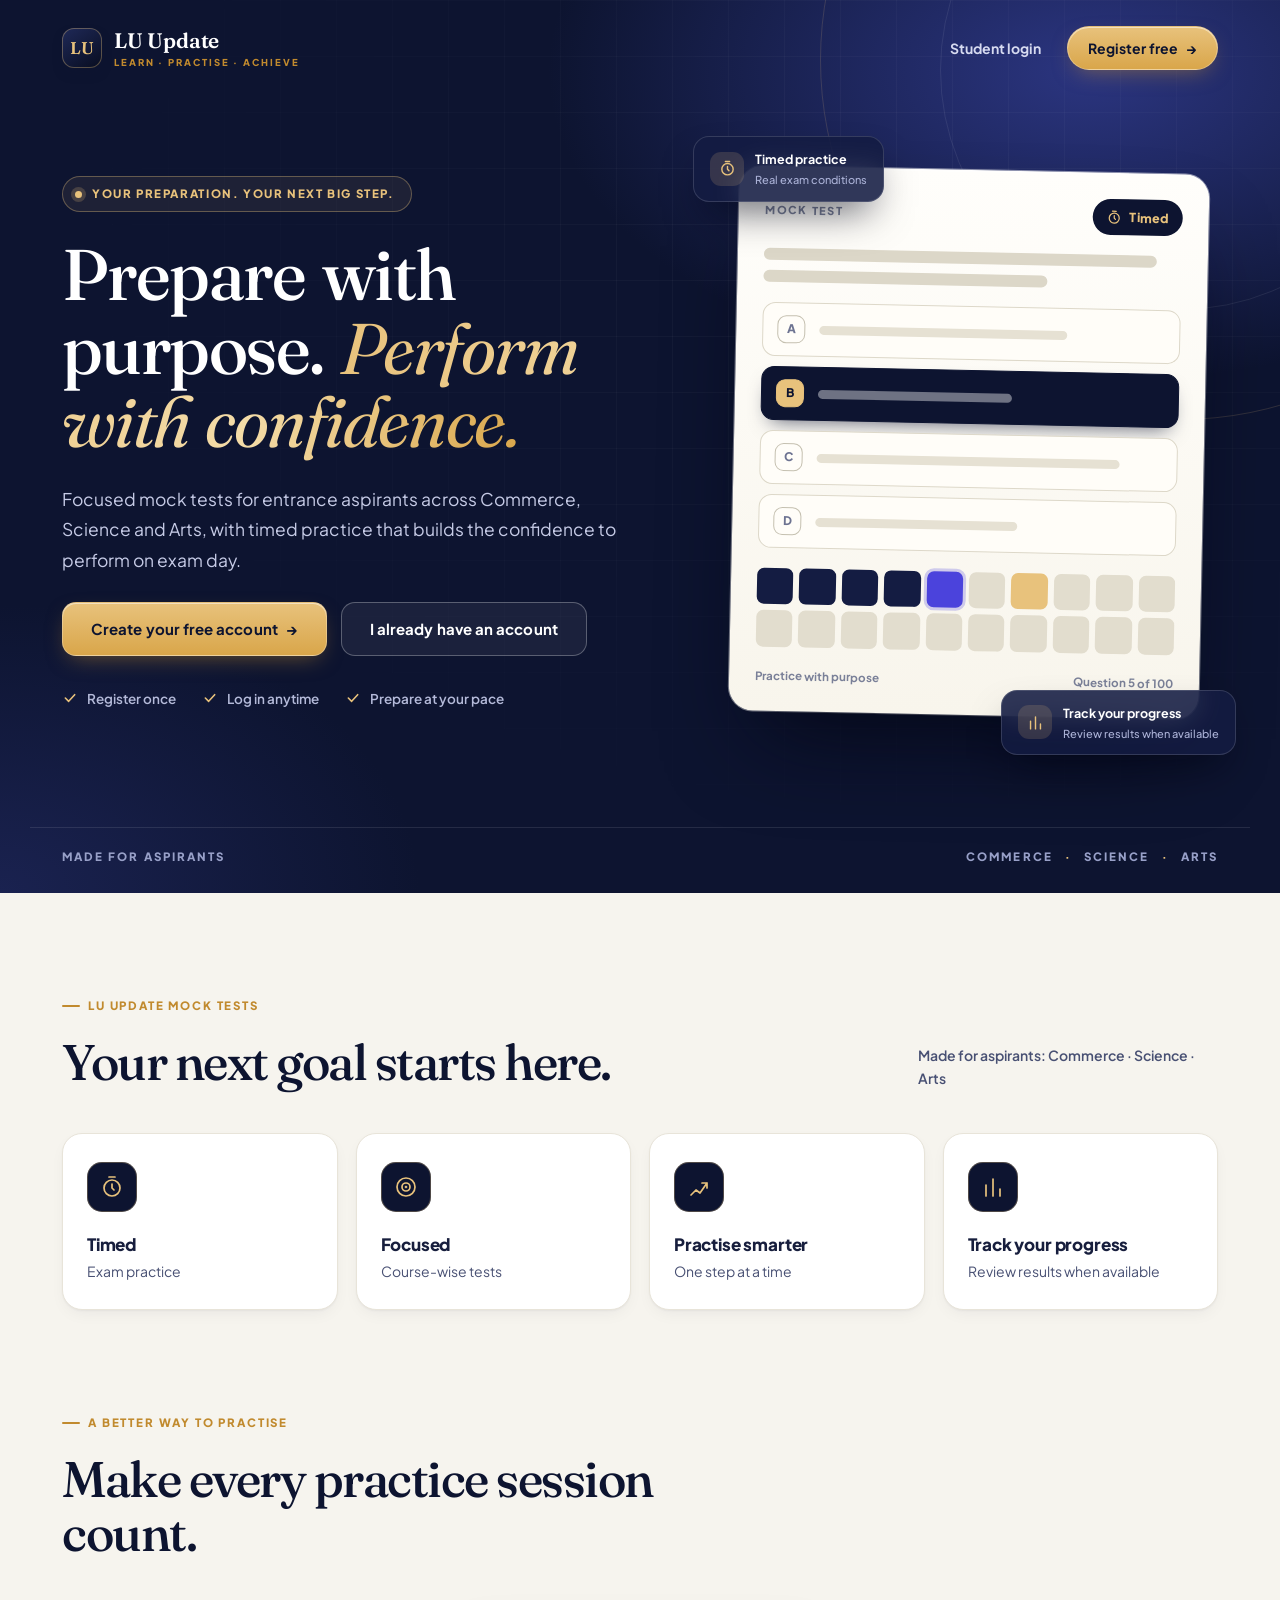
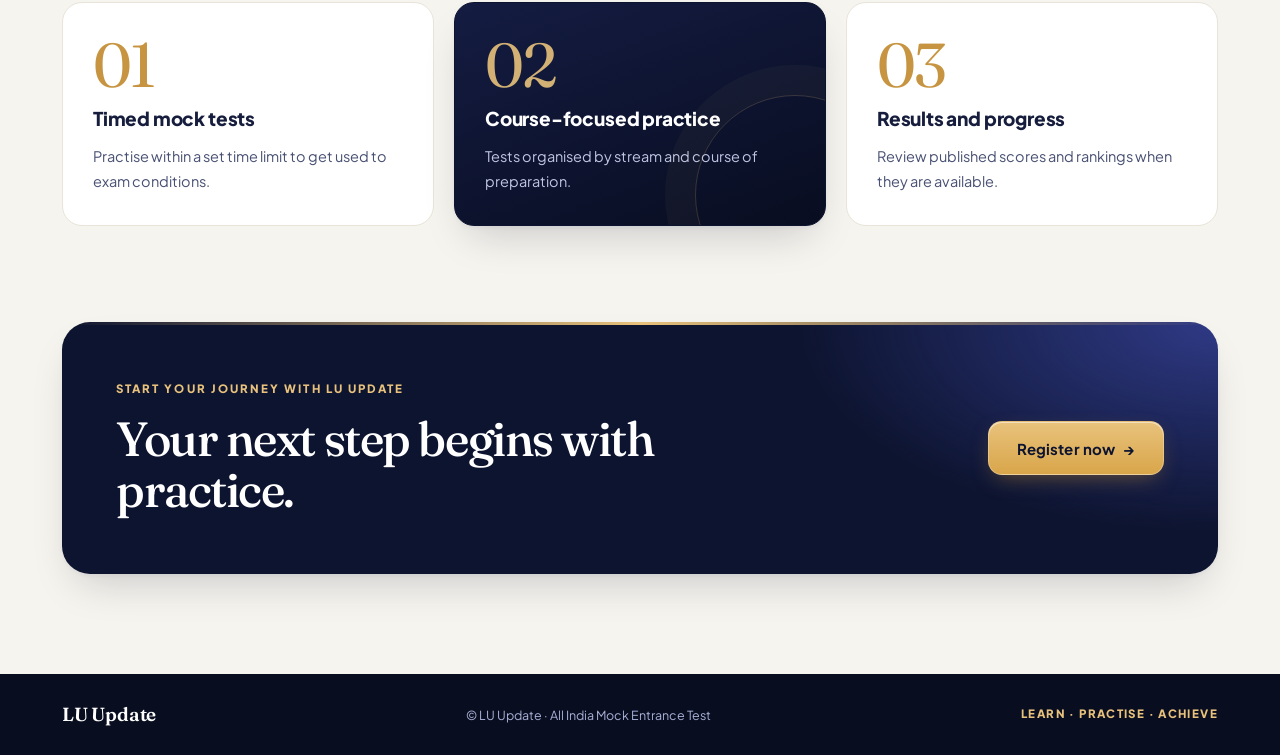
==== commit d236e194: "Front end change" ====
--- a/index.html
+++ b/index.html
@@ -3,61 +3,76 @@
 <head>
 <meta charset="utf-8">
 <meta name="viewport" content="width=device-width,initial-scale=1">
-<meta name="theme-color" content="#111b45">
+<meta name="theme-color" content="#0d1430">
 <meta name="description" content="LU Update All India Mock Entrance Test. Practise with timed mock tests for Commerce, Science and Arts. Register free and prepare with confidence.">
 <title>LU Update | All India Mock Entrance Test</title>
 <link rel="preconnect" href="https://fonts.googleapis.com">
 <link rel="preconnect" href="https://fonts.gstatic.com" crossorigin>
-<link href="https://fonts.googleapis.com/css2?family=Fraunces:opsz,wght@9..144,500;9..144,600&family=Manrope:wght@400;500;600;700;800&display=swap" rel="stylesheet">
-<link rel="stylesheet" href="style.css?v=home-redesign-2">
+<link href="https://fonts.googleapis.com/css2?family=Fraunces:ital,opsz,wght@0,9..144,400;0,9..144,500;0,9..144,600;1,9..144,400&family=Plus+Jakarta+Sans:wght@400;500;600;700;800&display=swap" rel="stylesheet">
+<link rel="stylesheet" href="style.css?v=premium-1">
 </head>
-<body class="home-page reference-home">
-<header class="rh-header">
-  <a class="rh-brand" href="index.html" aria-label="LU Update home"><span>LU Update</span><small>LEARN · PRACTISE · ACHIEVE</small></a>
-  <nav class="rh-nav" aria-label="Student navigation"><a href="login.html">Student login</a><a class="rh-button rh-button-gold" href="register.html">Register free <span aria-hidden="true">→</span></a></nav>
-</header>
-<main>
-  <section class="rh-hero">
-    <div class="rh-ring rh-ring-one" aria-hidden="true"></div><div class="rh-ring rh-ring-two" aria-hidden="true"></div>
-    <div class="rh-hero-inner">
-      <div class="rh-copy">
-        <p class="rh-eyebrow">YOUR PREPARATION. YOUR NEXT BIG STEP.</p>
-        <h1>Prepare with purpose. <em>Perform with confidence.</em></h1>
-        <p class="rh-lead">Focused mock tests for entrance aspirants across Commerce, Science and Arts, with timed practice that builds the confidence to perform on exam day.</p>
-        <div class="rh-actions"><a class="rh-button rh-button-gold rh-button-large" href="register.html">Create your free account <span aria-hidden="true">→</span></a><a class="rh-button rh-button-outline rh-button-large" href="login.html">I already have an account</a></div>
-        <div class="rh-trust"><span>Register once</span><span>Log in anytime</span><span>Prepare at your pace</span></div>
-      </div>
-      <div class="rh-exam-card" aria-label="Illustration of a timed multiple-choice mock test">
-        <div class="rh-card-top"><span>MOCK TEST</span><span class="rh-timed"><svg viewBox="0 0 24 24" aria-hidden="true"><circle cx="12" cy="13" r="8"></circle><path d="M12 9v4l2 2M9 2h6"></path></svg> Timed</span></div>
-        <div class="rh-skeleton-lines" aria-hidden="true"><i></i><i></i></div>
-        <div class="rh-options" aria-hidden="true"><div class="rh-option"><i></i><span></span></div><div class="rh-option rh-option-selected"><i><svg viewBox="0 0 24 24"><path d="m5 12 5 5 9-10"></path></svg></i><span></span></div><div class="rh-option"><i></i><span></span></div></div>
-        <div class="rh-question-grid" aria-hidden="true"><i></i><i></i><i></i><i></i><i class="active"></i><i></i><i></i><i></i></div>
-        <div class="rh-card-footer"><span>Practice with purpose</span><span>Question 5 of 100</span></div>
+<body class="lp">
+<section class="lp-hero">
+  <div class="lp-ring one" aria-hidden="true"></div><div class="lp-ring two" aria-hidden="true"></div>
+  <header class="lp-header">
+    <a class="brand" href="index.html" aria-label="LU Update home"><span class="brand-mark">LU</span><span class="brand-text"><strong>LU Update</strong><small>LEARN · PRACTISE · ACHIEVE</small></span></a>
+    <nav class="lp-nav" aria-label="Student navigation"><a class="link" href="login.html">Student login</a><a class="btn btn-gold btn-pill" href="register.html">Register free <span aria-hidden="true">→</span></a></nav>
+  </header>
+  <div class="lp-hero-inner">
+    <div class="lp-copy">
+      <p class="lp-pill"><i></i>YOUR PREPARATION. YOUR NEXT BIG STEP.</p>
+      <h1>Prepare with purpose. <em>Perform with confidence.</em></h1>
+      <p class="lp-lead">Focused mock tests for entrance aspirants across Commerce, Science and Arts, with timed practice that builds the confidence to perform on exam day.</p>
+      <div class="lp-actions"><a class="btn btn-gold btn-lg" href="register.html">Create your free account <span aria-hidden="true">→</span></a><a class="btn btn-ghost btn-lg" href="login.html">I already have an account</a></div>
+      <div class="lp-trust">
+        <span><svg viewBox="0 0 24 24" aria-hidden="true"><path d="m5 12 5 5 9-10"></path></svg>Register once</span>
+        <span><svg viewBox="0 0 24 24" aria-hidden="true"><path d="m5 12 5 5 9-10"></path></svg>Log in anytime</span>
+        <span><svg viewBox="0 0 24 24" aria-hidden="true"><path d="m5 12 5 5 9-10"></path></svg>Prepare at your pace</span>
       </div>
     </div>
-    <div class="rh-hero-foot"><span>MADE FOR ASPIRANTS</span><span>COMMERCE <i>·</i> SCIENCE <i>·</i> ARTS</span></div>
-  </section>
-  <section class="rh-feature-strip">
-    <div class="rh-section-inner">
-      <div class="rh-section-heading"><div><p class="rh-kicker">LU UPDATE MOCK TESTS</p><h2>Your next goal starts here.</h2></div><p>Made for aspirants: Commerce · Science · Arts</p></div>
-      <div class="rh-feature-grid">
-        <article><svg viewBox="0 0 24 24" aria-hidden="true"><circle cx="12" cy="13" r="8"></circle><path d="M12 9v4l2 2M9 2h6"></path></svg><h3>Timed</h3><p>Exam practice</p></article>
-        <article><svg viewBox="0 0 24 24" aria-hidden="true"><circle cx="12" cy="12" r="9"></circle><circle cx="12" cy="12" r="4"></circle><circle cx="12" cy="12" r=".5"></circle></svg><h3>Focused</h3><p>Course-wise tests</p></article>
-        <article><svg viewBox="0 0 24 24" aria-hidden="true"><path d="m4 20 5-5 4 3 7-10M15 8h5v5"></path></svg><h3>Practise smarter</h3><p>One step at a time</p></article>
-        <article><svg viewBox="0 0 24 24" aria-hidden="true"><path d="M5 21V10M12 21V4M19 21v-7"></path></svg><h3>Track your progress</h3><p>Review results when available</p></article>
+    <div class="lp-stage" aria-label="Illustration of a timed multiple-choice mock test">
+      <div class="lp-chip a" aria-hidden="true"><span class="dot"><svg viewBox="0 0 24 24"><circle cx="12" cy="13" r="8"></circle><path d="M12 9v4l2 2M9 2h6"></path></svg></span><span>Timed practice<small>Real exam conditions</small></span></div>
+      <div class="lp-card">
+        <div class="lp-card-top"><span>MOCK TEST</span><span class="lp-timed"><svg viewBox="0 0 24 24" aria-hidden="true"><circle cx="12" cy="13" r="8"></circle><path d="M12 9v4l2 2M9 2h6"></path></svg> Timed</span></div>
+        <div class="lp-q" aria-hidden="true"><i></i><i></i></div>
+        <div class="lp-opts" aria-hidden="true">
+          <div class="lp-opt"><b>A</b><span></span></div>
+          <div class="lp-opt sel"><b>B</b><span></span></div>
+          <div class="lp-opt"><b>C</b><span></span></div>
+          <div class="lp-opt"><b>D</b><span></span></div>
+        </div>
+        <div class="lp-palette" aria-hidden="true"><i class="done"></i><i class="done"></i><i class="done"></i><i class="done"></i><i class="now"></i><i></i><i class="flag"></i><i></i><i></i><i></i><i></i><i></i><i></i><i></i><i></i><i></i><i></i><i></i><i></i><i></i></div>
+        <div class="lp-card-foot"><span>Practice with purpose</span><span>Question 5 of 100</span></div>
       </div>
+      <div class="lp-chip b" aria-hidden="true"><span class="dot"><svg viewBox="0 0 24 24"><path d="M5 21V10M12 21V4M19 21v-7"></path></svg></span><span>Track your progress<small>Review results when available</small></span></div>
+    </div>
+  </div>
+  <div class="lp-hero-foot"><span>MADE FOR ASPIRANTS</span><span>COMMERCE <i>·</i> SCIENCE <i>·</i> ARTS</span></div>
+</section>
+
+<main>
+  <section class="lp-section">
+    <div class="lp-head"><div><p class="eyebrow">LU UPDATE MOCK TESTS</p><h2>Your next goal starts here.</h2></div><p class="side">Made for aspirants: Commerce · Science · Arts</p></div>
+    <div class="lp-features">
+      <article class="lp-feature"><div class="tile"><svg viewBox="0 0 24 24" aria-hidden="true"><circle cx="12" cy="13" r="8"></circle><path d="M12 9v4l2 2M9 2h6"></path></svg></div><h3>Timed</h3><p>Exam practice</p></article>
+      <article class="lp-feature"><div class="tile"><svg viewBox="0 0 24 24" aria-hidden="true"><circle cx="12" cy="12" r="9"></circle><circle cx="12" cy="12" r="4"></circle><circle cx="12" cy="12" r=".5"></circle></svg></div><h3>Focused</h3><p>Course-wise tests</p></article>
+      <article class="lp-feature"><div class="tile"><svg viewBox="0 0 24 24" aria-hidden="true"><path d="m4 20 5-5 4 3 7-10M15 8h5v5"></path></svg></div><h3>Practise smarter</h3><p>One step at a time</p></article>
+      <article class="lp-feature"><div class="tile"><svg viewBox="0 0 24 24" aria-hidden="true"><path d="M5 21V10M12 21V4M19 21v-7"></path></svg></div><h3>Track your progress</h3><p>Review results when available</p></article>
     </div>
   </section>
-  <section class="rh-practice">
-    <div class="rh-practice-heading"><p class="rh-kicker">A BETTER WAY TO PRACTISE</p><h2>Make every practice session count.</h2></div>
-    <div class="rh-step-grid">
-      <article><span>01</span><h3>Timed mock tests</h3><p>Practise within a set time limit to get used to exam conditions.</p></article>
-      <article class="rh-step-dark"><span>02</span><h3>Course-focused practice</h3><p>Tests organised by stream and course of preparation.</p></article>
-      <article><span>03</span><h3>Results and progress</h3><p>Review published scores and rankings when they are available.</p></article>
+
+  <section class="lp-steps-wrap">
+    <div class="lp-steps-head"><p class="eyebrow">A BETTER WAY TO PRACTISE</p><h2>Make every practice session count.</h2></div>
+    <div class="lp-steps">
+      <article class="lp-step"><span class="no">01</span><h3>Timed mock tests</h3><p>Practise within a set time limit to get used to exam conditions.</p></article>
+      <article class="lp-step dark"><span class="no">02</span><h3>Course-focused practice</h3><p>Tests organised by stream and course of preparation.</p></article>
+      <article class="lp-step"><span class="no">03</span><h3>Results and progress</h3><p>Review published scores and rankings when they are available.</p></article>
     </div>
   </section>
-  <section class="rh-cta-wrap"><div class="rh-cta"><div><p>START YOUR JOURNEY WITH LU UPDATE</p><h2>Your next step begins with practice.</h2></div><a class="rh-button rh-button-navy" href="register.html">Register now <span aria-hidden="true">→</span></a></div></section>
+
+  <section class="lp-cta-wrap"><div class="lp-cta"><div><p class="kick">START YOUR JOURNEY WITH LU UPDATE</p><h2>Your next step begins with practice.</h2></div><a class="btn btn-gold btn-lg" href="register.html">Register now <span aria-hidden="true">→</span></a></div></section>
 </main>
-<footer class="rh-footer"><a href="index.html">LU Update</a><span>© LU Update · All India Mock Entrance Test</span><span>Learn · Practise · Achieve</span></footer>
+
+<footer class="lp-footer"><a class="brand" href="index.html"><span class="brand-text"><strong>LU Update</strong></span></a><span>© LU Update · All India Mock Entrance Test</span><span class="tag">LEARN · PRACTISE · ACHIEVE</span></footer>
 </body>
-</html>+</html>
--- a/style.css
+++ b/style.css
@@ -1,11 +1,736 @@
-:root{font-family:Inter,ui-sans-serif,system-ui,-apple-system,BlinkMacSystemFont,"Segoe UI",sans-serif;color:#18233b;background:#f5f7fb;font-synthesis:none}*{box-sizing:border-box}body{margin:0;min-height:100vh}.topbar{height:76px;padding:0 clamp(20px,6vw,88px);display:flex;align-items:center;justify-content:space-between;background:#fff;border-bottom:1px solid #e7ebf3}.brand{font-size:22px;font-weight:900;letter-spacing:-.8px;color:#152c58;text-decoration:none}.brand span{color:#2463eb}.tag,.muted{color:#69758b}.tag{font-size:13px}.hero{max-width:1120px;margin:0 auto;padding:clamp(42px,8vw,100px) 24px;display:grid;grid-template-columns:1.15fr .85fr;gap:56px;align-items:center;min-height:calc(100vh - 130px)}.eyebrow{font-size:12px;font-weight:800;letter-spacing:2px;color:#2563eb}.hero h1{font-size:clamp(42px,6vw,68px);line-height:1.04;letter-spacing:-2.8px;margin:16px 0 22px}.hero h1 span{color:#2563eb}.lead{font-size:18px;line-height:1.7;color:#58657d;max-width:560px}.actions{display:flex;gap:12px;margin:30px 0 20px}.btn{display:inline-flex;align-items:center;justify-content:center;border:0;border-radius:12px;padding:13px 22px;text-decoration:none;font-weight:750;font-size:15px;cursor:pointer}.primary{background:#245eea;color:white}.secondary{background:white;color:#245eea;border:1px solid #d7e1f6}.hero-panel,.card{background:#fff;border:1px solid #e5eaf4;border-radius:22px;padding:30px;box-shadow:0 18px 55px #1b3b7010}.panel-icon{width:48px;height:48px;display:grid;place-items:center;background:#eaf0ff;color:#245eea;border-radius:15px;font-size:24px}.hero-panel h2{font-size:24px}.hero-panel ul{padding-left:20px;line-height:2.2;color:#536078}.small{font-size:13px;line-height:1.6}.page{max-width:680px;margin:48px auto;padding:0 20px}.card h1{margin-top:0}.form-grid{display:grid;grid-template-columns:1fr 1fr;gap:16px}.field{display:flex;flex-direction:column;gap:7px;margin-bottom:15px}.field label{font-size:13px;font-weight:750;color:#394761}.field input,.field select,.field textarea{width:100%;border:1px solid #dbe2ee;border-radius:10px;padding:12px 13px;font:inherit;background:#fff;color:#18233b}.field input:focus,.field select:focus{outline:2px solid #b8ccff;border-color:#245eea}.full{width:100%}.status{display:none;padding:12px 14px;border-radius:10px;margin:14px 0;font-size:14px;overflow-wrap:anywhere}.status.show{display:block}.status.ok{background:#e9f8ef;color:#17663b}.status.error{background:#fff0f0;color:#a52222}.dashboard{max-width:1100px;margin:38px auto;padding:0 20px}.section{margin:22px 0}.item{padding:16px;border:1px solid #e5eaf4;border-radius:12px;margin:10px 0;background:#fff}.item h3{margin:0 0 6px}.row{display:flex;justify-content:space-between;align-items:center;gap:14px}.hidden{display:none!important}footer{text-align:center;padding:22px;color:#8791a4;font-size:12px}@media(max-width:760px){.hero{grid-template-columns:1fr;gap:28px;min-height:auto}.hero h1{letter-spacing:-1.6px}.tag{display:none}.form-grid{grid-template-columns:1fr}.topbar{height:64px}}
-
-/* LU Update branded homepage refresh */
-.home-page{background:#f7f8fc;color:#172044}.home-topbar{height:84px;padding:0 clamp(18px,6vw,92px);gap:24px;background:#fff;border-bottom:1px solid #e9ebf4;position:relative;z-index:2}.brand-lockup{display:flex;align-items:center;gap:11px;letter-spacing:0}.brand-mark{width:46px;height:46px;border-radius:14px;display:grid;place-items:center;color:#fff;background:linear-gradient(145deg,#5b64f4,#7a43d8);font-size:20px;letter-spacing:-1px;box-shadow:0 7px 18px #5b64f433}.brand-name{display:flex;flex-direction:column;font-size:19px;line-height:1.1;color:#172044}.brand-name b{color:#6354e8}.brand-name small{margin-top:5px;font-size:8px;letter-spacing:1.4px;color:#7d849d;font-weight:800}.home-topbar .tag{font-size:10px;letter-spacing:1.6px;font-weight:850;color:#737c98;margin-left:auto}.home-nav{display:flex;align-items:center;gap:22px}.home-nav>a:not(.btn){font-size:13px;font-weight:750;color:#353e60;text-decoration:none}.nav-cta{padding:12px 17px;border-radius:10px;font-size:13px}.home-hero{position:relative;overflow:hidden;background:radial-gradient(ellipse at 78% 38%,#292c67 0%,#171e4b 42%,#101735 100%);color:#fff}.home-hero:before{content:"";position:absolute;inset:0;background-image:linear-gradient(#ffffff08 1px,transparent 1px),linear-gradient(90deg,#ffffff08 1px,transparent 1px);background-size:42px 42px;mask-image:linear-gradient(90deg,transparent,#000)}.home-hero-inner{max-width:1180px;min-height:560px;margin:auto;padding:74px 28px 65px;display:grid;grid-template-columns:1.08fr .92fr;align-items:center;gap:50px;position:relative;z-index:1}.hero-copy{max-width:650px}.home-page .eyebrow{display:flex;align-items:center;gap:9px;font-size:10px;letter-spacing:1.8px;font-weight:850;color:#a9b4ff;margin:0 0 24px}.eyebrow-dot{width:7px;height:7px;border-radius:50%;background:#a6a0ff;box-shadow:0 0 0 5px #9189ff20}.home-page .hero h1,.home-page h1{font-size:clamp(40px,5.2vw,64px);line-height:1.08;letter-spacing:-2.6px;margin:0 0 23px;color:#fff}.home-page .hero h1 span,.home-page h1 span{background:linear-gradient(90deg,#a9b6ff,#d3a8ff);-webkit-background-clip:text;background-clip:text;color:transparent}.home-page .lead{max-width:590px;font-size:16px;line-height:1.8;color:#c2c9e3;margin:0}.home-page .actions{display:flex;flex-wrap:wrap;gap:12px;margin:30px 0 22px}.home-page .btn{border-radius:11px;transition:transform .18s ease,box-shadow .18s ease}.home-page .btn:hover{transform:translateY(-2px)}.home-page .primary{background:linear-gradient(110deg,#6868f6,#8654e8);color:#fff;box-shadow:0 9px 22px #635be83b}.hero-cta{padding:16px 21px;gap:14px}.hero-login{padding:15px 18px;background:#ffffff0b;border:1px solid #ffffff35;color:#fff;font-size:13px}.trust-line{display:flex;align-items:center;gap:9px;flex-wrap:wrap;color:#aeb8d6;font-size:11px}.trust-check{width:17px;height:17px;border-radius:50%;display:grid;place-items:center;background:#293d5e;color:#91f0d3;font-size:10px}.trust-sep{color:#626d98}.hero-visual{position:relative;min-height:370px;display:grid;place-items:center}.visual-glow{position:absolute;width:340px;height:340px;border-radius:50%;background:#6b57ff3b;filter:blur(50px)}.visual-main{position:relative;width:min(100%,360px);padding:26px;border:1px solid #ffffff2b;border-radius:23px;background:linear-gradient(145deg,#ffffff1c,#ffffff08);box-shadow:0 30px 90px #05091c75;backdrop-filter:blur(14px);transform:rotate(1deg)}.visual-card-top{display:flex;align-items:center;justify-content:space-between;gap:10px}.mini-brand{font-size:12px;font-weight:900;letter-spacing:-.4px}.mini-brand b{color:#b8b1ff}.live-pill{display:flex;align-items:center;gap:6px;border:1px solid #ffffff26;border-radius:30px;padding:7px 9px;font-size:8px;letter-spacing:1px;color:#d8ddff}.live-pill i{width:5px;height:5px;border-radius:50%;background:#77f0c8}.visual-title{font-size:31px;line-height:1.16;font-weight:850;letter-spacing:-1.1px;margin:35px 0 30px}.progress-label{display:flex;justify-content:space-between;gap:10px;font-size:10px;color:#c2c9e3}.progress-label b{color:#a9b6ff}.progress-track{height:7px;border-radius:10px;background:#ffffff20;margin-top:11px;overflow:hidden}.progress-track span{display:block;width:68%;height:100%;border-radius:10px;background:linear-gradient(90deg,#7775ff,#d0a4ff)}.visual-stats{display:grid;grid-template-columns:1fr 1fr;gap:12px;margin-top:25px}.visual-stats>div{padding:13px;border:1px solid #ffffff20;border-radius:13px;display:grid;grid-template-columns:25px 1fr;align-items:center}.stat-icon{grid-row:span 2;color:#b6b4ff;font-size:19px}.visual-stats b{font-size:11px}.visual-stats small{font-size:9px;color:#b4bdd9;margin-top:3px}.floating-note{position:absolute;display:flex;align-items:center;gap:10px;padding:13px 15px;border:1px solid #ffffff30;border-radius:14px;background:#202752eF;box-shadow:0 15px 35px #080d2c66}.floating-note b,.floating-note small{display:block}.floating-note b{font-size:11px}.floating-note small{font-size:9px;color:#bbc4e1;margin-top:4px}.note-top{top:28px;right:-8px}.note-bottom{bottom:22px;left:-22px}.note-icon,.rank-icon{width:31px;height:31px;border-radius:10px;display:grid;place-items:center;background:#7667f53b;color:#c4baff;font-size:16px}.rank-icon{background:#37cda72a;color:#83f2d4}.hero-orb{position:absolute;border-radius:50%;filter:blur(1px);pointer-events:none}.orb-one{width:220px;height:220px;border:1px solid #b7baff17;right:7%;top:-120px}.orb-two{width:400px;height:400px;border:1px solid #b7baff10;right:0;bottom:-290px}.hero-bottom-line{position:relative;z-index:1;max-width:1124px;margin:auto;padding:16px 28px 20px;border-top:1px solid #ffffff18;display:flex;justify-content:space-between;gap:16px;color:#9ca8cd;font-size:9px;font-weight:850;letter-spacing:1.7px}.hero-bottom-line i{font-style:normal;color:#8c82ff;padding:0 6px}.home-features{max-width:1120px;margin:auto;padding:78px 24px 70px}.section-heading{text-align:center;max-width:620px;margin:0 auto 35px}.home-page .section-heading .eyebrow,.home-bottom-cta .eyebrow{display:block;color:#665ee5;margin-bottom:13px}.section-heading h2,.home-bottom-cta h2{font-size:clamp(26px,3vw,36px);letter-spacing:-1.2px;color:#182044;margin:0 0 12px}.section-heading>p:last-child{color:#78819a;font-size:14px;line-height:1.7}.feature-grid{display:grid;grid-template-columns:repeat(3,1fr);gap:18px}.feature-card{padding:26px 24px;border:1px solid #e7e9f3;border-radius:18px;background:#fff;box-shadow:0 12px 34px #17204408}.feature-icon{width:45px;height:45px;border-radius:13px;display:grid;place-items:center;font-size:22px;margin-bottom:20px}.icon-blue{background:#edf0ff;color:#5c63ed}.icon-purple{background:#f3eaff;color:#8b4fd5}.icon-teal{background:#e3f9f3;color:#149a80}.feature-card h3{font-size:16px;color:#202849;margin:0 0 9px}.feature-card p{font-size:13px;line-height:1.8;color:#737d96;margin:0}.home-bottom-cta{display:flex;align-items:center;justify-content:space-between;gap:25px;margin-top:40px;padding:30px 32px;border:1px solid #e6e7f7;border-radius:19px;background:linear-gradient(110deg,#f0f1ff,#faf5ff)}.home-bottom-cta h2{font-size:24px;margin:0}.home-bottom-cta .btn{white-space:nowrap;padding:14px 19px}.home-footer{display:flex;justify-content:space-between;align-items:center;gap:18px;padding:23px clamp(20px,6vw,88px);background:#fff;border-top:1px solid #e9ebf4;color:#8a91a6;font-size:10px}.footer-brand{font-size:15px;font-weight:900;color:#192249;text-decoration:none}.footer-brand b{color:#6c5be8}
-@media(max-width:850px){.home-topbar{padding:0 20px}.home-topbar .tag{display:none}.home-nav{margin-left:auto;gap:14px}.home-hero-inner{grid-template-columns:1fr;gap:20px;padding-top:58px;padding-bottom:45px}.hero-copy{max-width:680px}.hero-visual{min-height:350px;max-width:550px;width:100%;margin:0 auto}.note-top{right:0}.note-bottom{left:0}.home-features{padding-top:58px}.feature-grid{gap:12px}.feature-card{padding:21px 17px}}
-@media(max-width:560px){.home-topbar{height:72px;gap:10px}.brand-mark{width:39px;height:39px;border-radius:12px;font-size:17px}.brand-name{font-size:16px}.brand-name small{font-size:7px;letter-spacing:1px}.home-nav{gap:10px}.home-nav>a:not(.btn){font-size:11px}.nav-cta{padding:11px 12px;font-size:11px}.home-page .hero h1,.home-page h1{font-size:41px;letter-spacing:-1.8px}.home-page .lead{font-size:14px}.home-page .actions{flex-direction:column;align-items:stretch}.home-page .actions .btn{width:100%}.trust-line{font-size:10px}.hero-visual{min-height:325px}.visual-main{width:calc(100% - 26px);padding:21px}.visual-title{font-size:28px;margin:28px 0}.note-top{top:0;right:0}.note-bottom{bottom:0;left:0}.floating-note{padding:10px 12px}.hero-bottom-line{font-size:8px;letter-spacing:1px;padding-left:20px;padding-right:20px}.home-features{padding:48px 18px}.feature-grid{grid-template-columns:1fr}.feature-card{padding:21px}.home-bottom-cta{align-items:flex-start;flex-direction:column;padding:24px}.home-bottom-cta h2{font-size:22px}.home-footer{flex-wrap:wrap;justify-content:center;text-align:center}.home-footer span{width:100%}}
-
-/* Owner dashboard — demo-style administration workspace */
-.owner-app{background:#f5f6fb;color:#1b2340}.owner-topbar{height:76px;position:sticky;top:0;z-index:10;background:#fff;border-bottom:1px solid #e7eaf3;display:flex;align-items:center;justify-content:space-between;padding:0 30px}.owner-brand{display:flex;align-items:center;gap:11px;text-decoration:none;color:#1b2340;font-size:17px;font-weight:900;letter-spacing:-.4px}.owner-brand b{color:#315eea}.owner-brand small{display:block;margin-top:4px;color:#8991a8;font-size:8px;letter-spacing:1.4px;font-weight:800}.owner-brand-mark{width:42px;height:42px;border-radius:13px;background:linear-gradient(140deg,#315eea,#8056e8);color:#fff;display:grid;place-items:center;font-size:17px;box-shadow:0 7px 16px #315eea28}.owner-top-actions{display:flex;align-items:center;gap:18px}.owner-secure{font-size:12px;color:#6c7590}.owner-secure i{display:inline-block;width:7px;height:7px;border-radius:50%;background:#22b779;margin-right:7px}.owner-layout{display:grid;grid-template-columns:245px minmax(0,1fr);min-height:calc(100vh - 76px)}.owner-sidebar{background:#fff;border-right:1px solid #e8ebf3;padding:28px 15px;display:flex;flex-direction:column;gap:7px;position:sticky;top:76px;height:calc(100vh - 76px)}.owner-side-label,.owner-section-kicker{font-size:10px;font-weight:850;letter-spacing:1.5px;color:#9299b0}.owner-side-label{padding:0 13px 12px}.owner-nav{display:flex;align-items:center;gap:13px;padding:12px 13px;border-radius:11px;text-decoration:none;color:#606b87;font-size:13px;font-weight:700}.owner-nav span{font-size:19px;width:22px;text-align:center}.owner-nav:hover{background:#f5f6ff;color:#315eea}.owner-nav.active{background:#eef1ff;color:#315eea}.owner-side-bottom{margin-top:auto;border-top:1px solid #edf0f6;padding:20px 5px 0;display:flex;align-items:center;gap:10px}.owner-avatar{width:36px;height:36px;border-radius:12px;background:#e8ebff;color:#3e55ca;display:grid;place-items:center;font-weight:900;font-size:12px}.owner-side-bottom strong,.owner-side-bottom small{display:block}.owner-side-bottom strong{font-size:11px}.owner-side-bottom small{font-size:10px;color:#8b93a8;margin-top:4px}.owner-main{padding:32px clamp(18px,3vw,42px);max-width:1600px;width:100%;margin:0 auto}.owner-welcome{display:flex;align-items:center;justify-content:space-between;gap:20px;margin-bottom:25px}.owner-welcome .eyebrow{margin:0 0 8px}.owner-welcome h1{margin:0;color:#1b2340;font-size:30px;letter-spacing:-1px}.owner-welcome p:not(.eyebrow){margin:9px 0 0;color:#77809a;font-size:13px}.owner-date-chip{background:#fff;border:1px solid #e6eaf3;padding:11px 14px;border-radius:11px;color:#69738e;font-size:11px;white-space:nowrap}.owner-date-chip span{color:#22b779;margin-right:7px}.owner-stat-grid{display:grid;grid-template-columns:repeat(4,minmax(0,1fr));gap:15px;margin-bottom:22px}.owner-stat{background:#fff;border:1px solid #e7eaf3;border-radius:16px;padding:20px;min-width:0;box-shadow:0 5px 18px #202e6005}.owner-stat-icon{width:37px;height:37px;display:grid;place-items:center;border-radius:12px;font-size:19px;margin-bottom:15px}.owner-stat-icon.purple{background:#f0eaff;color:#7b50d7}.owner-stat-icon.blue{background:#e9efff;color:#3763e6}.owner-stat-icon.green{background:#e5f8f0;color:#1c9b6a}.owner-stat-icon.amber{background:#fff3dc;color:#c78b22}.owner-stat>span{display:block;color:#6d7690;font-size:12px}.owner-stat strong{display:block;font-size:29px;letter-spacing:-1px;margin:7px 0;color:#1b2340}.owner-stat small{font-size:10px;color:#959cb0;line-height:1.5}.owner-quick-actions{background:linear-gradient(110deg,#252d66,#423b8d);border-radius:17px;padding:23px 25px;color:#fff;display:flex;align-items:center;justify-content:space-between;gap:20px;margin-bottom:23px}.owner-quick-actions .owner-section-kicker{color:#b9baff}.owner-quick-actions h2{font-size:18px;margin:7px 0 0;color:#fff}.owner-action-buttons{display:flex;flex-wrap:wrap;gap:9px}.owner-action-buttons .btn{padding:11px 14px;border-radius:10px;font-size:11px}.owner-action-buttons .secondary{background:#ffffff12;border-color:#ffffff38;color:#fff}.owner-panel{background:#fff;border:1px solid #e7eaf3;border-radius:17px;padding:25px;margin:20px 0;scroll-margin-top:95px;box-shadow:0 6px 24px #202e6005}.owner-panel-head{display:flex;align-items:flex-start;justify-content:space-between;gap:16px;margin-bottom:22px}.owner-panel-head h2{font-size:19px;letter-spacing:-.5px;margin:7px 0;color:#1b2340}.owner-panel-head p{margin:0;color:#818aa1;font-size:12px;line-height:1.6}.owner-panel-tag{background:#f3f5fc;color:#75809a;border-radius:8px;padding:8px 10px;font-size:9px;font-weight:850;letter-spacing:1px;white-space:nowrap}.owner-inline-form{display:grid;grid-template-columns:1fr .65fr auto;align-items:end;gap:14px;padding:18px;background:#f8f9fd;border:1px solid #edf0f6;border-radius:13px}.owner-inline-form .field{margin:0}.owner-inline-form .btn{margin-bottom:0;white-space:nowrap}.owner-form-grid{display:grid;grid-template-columns:repeat(2,minmax(0,1fr));gap:5px 16px}.owner-form-grid .field{margin-bottom:13px}.owner-app .field label{font-size:11px;color:#5c6680}.owner-app .field input,.owner-app .field select{border-color:#e0e5f0;background:#fff;border-radius:9px;padding:11px 12px;font-size:12px}.owner-app .btn{border-radius:10px;font-size:12px}.owner-app .primary{background:#315eea}.owner-app .secondary{background:#fff}.owner-form-foot{display:flex;justify-content:space-between;align-items:center;gap:15px;padding-top:17px;border-top:1px solid #edf0f6}.owner-form-foot p{font-size:11px;line-height:1.6;color:#8790a6;margin:0}.owner-subhead{display:flex;align-items:center;justify-content:space-between;margin:25px 0 12px}.owner-subhead h3{margin:0;font-size:14px}.owner-record-list .item,.owner-app .item{border-color:#edf0f6;border-radius:11px;font-size:12px}.owner-app .item h3{font-size:13px}.owner-info-banner{display:flex;gap:14px;background:#f5f7ff;border:1px solid #e5eaff;padding:18px;border-radius:13px;color:#53618b}.owner-info-banner>span{font-size:24px}.owner-info-banner strong{font-size:13px;color:#2c3a68}.owner-info-banner p{font-size:12px;line-height:1.7;margin:7px 0}.owner-info-banner a{font-size:11px;font-weight:800;color:#315eea;text-decoration:none}.owner-table-wrap{overflow:auto;border:1px solid #edf0f6;border-radius:12px}.owner-table{width:100%;border-collapse:collapse;min-width:620px;font-size:12px}.owner-table th{background:#f8f9fd;color:#7a849d;font-size:10px;letter-spacing:.5px;text-align:left;padding:13px}.owner-table td{padding:13px;border-top:1px solid #edf0f6;color:#4d5873}.owner-settings-grid{display:grid;grid-template-columns:repeat(2,minmax(0,1fr));gap:12px}.owner-settings-grid>div{border:1px solid #edf0f6;border-radius:12px;padding:16px}.owner-settings-grid span,.owner-settings-grid strong,.owner-settings-grid small{display:block}.owner-settings-grid span{font-size:11px;color:#7b849b}.owner-settings-grid strong{font-size:14px;margin:7px 0;color:#273252}.owner-settings-grid small{font-size:10px;color:#969db0}.owner-footer{display:flex;justify-content:space-between;gap:12px;padding:12px 2px 24px;color:#9aa1b4;font-size:10px}.owner-app .status{margin:0 0 18px}.owner-app .status.show{padding:13px 15px}.owner-app .muted{color:#8b93a8}.owner-app .small{font-size:11px}
-@media(max-width:1000px){.owner-layout{grid-template-columns:200px minmax(0,1fr)}.owner-stat-grid{grid-template-columns:repeat(2,minmax(0,1fr))}.owner-quick-actions{align-items:flex-start;flex-direction:column}.owner-inline-form{grid-template-columns:1fr 1fr}.owner-inline-form .btn{grid-column:1/-1}}
-@media(max-width:700px){.owner-topbar{padding:0 16px}.owner-secure{display:none}.owner-layout{display:block}.owner-sidebar{position:static;height:auto;display:flex;flex-direction:row;overflow:auto;padding:10px;gap:5px;border-right:0;border-bottom:1px solid #e8ebf3}.owner-side-label,.owner-side-bottom{display:none}.owner-nav{white-space:nowrap;padding:10px;font-size:11px;gap:6px}.owner-nav span{font-size:15px;width:auto}.owner-main{padding:22px 13px}.owner-welcome{align-items:flex-start;flex-direction:column}.owner-welcome h1{font-size:26px}.owner-stat-grid{gap:9px}.owner-stat{padding:14px}.owner-stat strong{font-size:24px}.owner-panel{padding:17px}.owner-inline-form,.owner-form-grid,.owner-settings-grid{grid-template-columns:1fr}.owner-form-foot,.owner-footer{align-items:flex-start;flex-direction:column}.owner-action-buttons{width:100%}.owner-action-buttons .btn{flex:1}}
+/* =====================================================================
+   LU Update — Premium design system
+   Ink navy · brass gold · warm ivory. Visual layer only: every ID,
+   class hook, data-attribute and script in the project is unchanged.
+   ===================================================================== */
+
+/* ---------- 1. Tokens ---------- */
+:root{
+  --ink-950:#080d20;--ink-900:#0d1430;--ink-800:#141c42;--ink-700:#1f2958;--ink-600:#2d3873;
+  --canvas:#f6f4ee;--canvas-2:#efece3;--surface:#ffffff;--surface-2:#faf9f5;
+  --line:#e8e4d9;--line-2:#dad5c6;
+  --text:#171e3d;--text-2:#485073;--muted:#7a8098;
+  --brand:#4b43dc;--brand-700:#3b34b8;--brand-100:#e3e1fb;--brand-50:#f0effd;
+  --gold:#c18a2e;--gold-400:#d9a64a;--gold-300:#e8c27c;--gold-100:#f6e8c8;--gold-50:#fbf4e2;
+  --ok:#0f7d58;--ok-50:#e4f5ed;--ok-line:#b6e3cd;
+  --warn:#a45a08;--warn-50:#fdf0db;--warn-line:#f1d3a1;
+  --bad:#b1261d;--bad-50:#fdecea;--bad-line:#f2c2bd;
+  --r-xs:8px;--r-sm:11px;--r-md:15px;--r-lg:20px;--r-xl:28px;
+  --shadow-1:0 1px 2px rgb(13 20 48/.04),0 6px 18px -6px rgb(13 20 48/.08);
+  --shadow-2:0 2px 4px rgb(13 20 48/.04),0 20px 44px -16px rgb(13 20 48/.22);
+  --shadow-gold:0 8px 22px -8px rgb(193 138 46/.55);
+  --font-display:"Fraunces","Iowan Old Style",Georgia,serif;
+  --font-ui:"Plus Jakarta Sans",ui-sans-serif,system-ui,-apple-system,"Segoe UI",Roboto,sans-serif;
+  --ease:cubic-bezier(.2,.7,.2,1);
+  color-scheme:light;
+}
+
+/* ---------- 2. Base ---------- */
+*,*::before,*::after{box-sizing:border-box}
+html{-webkit-text-size-adjust:100%;scroll-behavior:smooth}
+body{margin:0;min-height:100vh;font-family:var(--font-ui);font-size:15px;line-height:1.6;color:var(--text);background:var(--canvas);-webkit-font-smoothing:antialiased;text-rendering:optimizeLegibility;font-synthesis:none}
+h1,h2,h3,h4{margin:0;line-height:1.2;color:var(--text)}
+p{margin:0}
+a{color:var(--brand);text-underline-offset:3px}
+img,svg{max-width:100%}
+button,input,select,textarea{font:inherit;color:inherit}
+:focus-visible{outline:2px solid var(--brand);outline-offset:2px;border-radius:6px}
+::selection{background:var(--gold-100);color:var(--ink-900)}
+[hidden]{display:none!important}
+.hidden{display:none!important}
+.muted{color:var(--muted)}
+.small{font-size:13px;line-height:1.6}
+.full{width:100%}
+.row{display:flex;justify-content:space-between;align-items:center;gap:14px}
+.ico{width:18px;height:18px;flex:none;fill:none;stroke:currentColor;stroke-width:1.8;stroke-linecap:round;stroke-linejoin:round}
+@media(prefers-reduced-motion:reduce){*,*::before,*::after{animation-duration:.01ms!important;animation-iteration-count:1!important;transition-duration:.01ms!important;scroll-behavior:auto!important}}
+
+/* ---------- 3. Buttons ---------- */
+.btn{display:inline-flex;align-items:center;justify-content:center;gap:8px;min-height:44px;padding:0 20px;border:1px solid transparent;border-radius:var(--r-sm);font-size:14px;font-weight:700;letter-spacing:.005em;line-height:1;text-decoration:none;white-space:nowrap;cursor:pointer;transition:transform .18s var(--ease),box-shadow .18s var(--ease),background .18s,border-color .18s,color .18s}
+.btn:active{transform:translateY(1px)}
+.btn.primary,.primary{background:linear-gradient(180deg,var(--brand),var(--brand-700));color:#fff;box-shadow:0 1px 0 rgb(255 255 255/.18) inset,0 8px 18px -8px rgb(75 67 220/.7)}
+.btn.primary:hover{transform:translateY(-1px);box-shadow:0 1px 0 rgb(255 255 255/.18) inset,0 12px 22px -8px rgb(75 67 220/.75)}
+.btn.secondary,.secondary{background:var(--surface);color:var(--ink-800);border-color:var(--line-2)}
+.btn.secondary:hover{border-color:var(--ink-700);background:var(--surface-2);transform:translateY(-1px)}
+.btn.success,.success{background:linear-gradient(180deg,#14956a,var(--ok));color:#fff}
+.btn:disabled,.btn[disabled]{opacity:.5;cursor:not-allowed;transform:none!important;box-shadow:none!important}
+.btn.full{width:100%}
+.btn-sm{min-height:36px;padding:0 14px;font-size:13px}
+
+/* ---------- 4. Forms ---------- */
+.field{display:flex;flex-direction:column;gap:7px;margin-bottom:18px;min-width:0}
+.field>label,.field>span{font-size:13px;font-weight:700;color:var(--text)}
+.field small{font-size:12.5px;line-height:1.5}
+input:not([type=checkbox]):not([type=radio]):not([type=file]):not([type=range]),select,textarea{width:100%;min-height:46px;padding:11px 14px;border:1px solid var(--line-2);border-radius:var(--r-sm);background:var(--surface);font-size:15px;color:var(--text);transition:border-color .15s,box-shadow .15s,background .15s;appearance:none;-webkit-appearance:none}
+select{background-image:url("data:image/svg+xml,%3Csvg xmlns='http://www.w3.org/2000/svg' width='14' height='14' viewBox='0 0 24 24' fill='none' stroke='%237a8098' stroke-width='2.2' stroke-linecap='round' stroke-linejoin='round'%3E%3Cpath d='m6 9 6 6 6-6'/%3E%3C/svg%3E");background-repeat:no-repeat;background-position:right 14px center;padding-right:38px}
+select[multiple]{background-image:none;padding-right:14px}
+input::placeholder,textarea::placeholder{color:#a3a8bb}
+input:hover:not(:disabled),select:hover:not(:disabled),textarea:hover:not(:disabled){border-color:#bfbaa8}
+input:focus,select:focus,textarea:focus{outline:none;border-color:var(--brand);box-shadow:0 0 0 4px rgb(75 67 220/.14)}
+input:disabled,select:disabled,textarea:disabled{background:var(--canvas);color:var(--muted);cursor:not-allowed}
+input[type=checkbox],input[type=radio]{width:18px;height:18px;accent-color:var(--brand);flex:none;cursor:pointer}
+input[type=file]{width:100%;padding:12px;border:1.5px dashed var(--line-2);border-radius:var(--r-sm);background:var(--surface-2);font-size:13px;cursor:pointer}
+input[type=file]::file-selector-button{margin-right:12px;padding:8px 14px;border:0;border-radius:8px;background:var(--ink-800);color:#fff;font-weight:700;font-size:12.5px;cursor:pointer}
+.form-grid{display:grid;grid-template-columns:1fr 1fr;gap:0 18px}
+label.small{display:flex;align-items:flex-start;gap:10px;margin:4px 0 14px;color:var(--text-2)}
+label.small input{margin-top:2px}
+details{border:1px solid var(--line);border-radius:var(--r-sm);background:var(--surface-2);padding:12px 14px}
+details>summary{cursor:pointer;font-weight:700;color:var(--text-2);list-style:none;display:flex;align-items:center;justify-content:space-between;gap:10px}
+details>summary::-webkit-details-marker{display:none}
+details>summary::after{content:"+";font-size:18px;line-height:1;color:var(--gold)}
+details[open]>summary::after{content:"–"}
+
+/* ---------- 5. Status, items, cards ---------- */
+.status{display:none;padding:13px 16px;border-radius:var(--r-sm);margin:0 0 18px;font-size:14px;line-height:1.55;overflow-wrap:anywhere;border:1px solid transparent}
+.status.show{display:block}
+.status.ok{background:var(--ok-50);color:var(--ok);border-color:var(--ok-line)}
+.status.error{background:var(--bad-50);color:var(--bad);border-color:var(--bad-line)}
+.status form{margin-top:12px;color:var(--text)}
+.status .field{margin-bottom:12px}
+.card{background:var(--surface);border:1px solid var(--line);border-radius:var(--r-lg);padding:clamp(24px,4vw,40px);box-shadow:var(--shadow-2)}
+.item{padding:18px 20px;border:1px solid var(--line);border-radius:var(--r-md);background:var(--surface);margin:10px 0;box-shadow:0 1px 2px rgb(13 20 48/.03)}
+.item h3{font-size:15px;font-weight:700;margin:0 0 5px}
+.item p{font-size:13.5px}
+.eyebrow{display:inline-flex;align-items:center;gap:8px;margin:0 0 14px;font-size:11.5px;font-weight:800;letter-spacing:.16em;text-transform:uppercase;color:var(--gold)}
+.eyebrow::before{content:"";width:18px;height:1.5px;background:currentColor;border-radius:2px}
+footer{text-align:center;padding:26px;color:var(--muted);font-size:12.5px}
+
+/* =====================================================================
+   6. Brand mark (shared)
+   ===================================================================== */
+.brand-mark{display:grid;place-items:center;width:40px;height:40px;border-radius:12px;background:linear-gradient(145deg,var(--ink-700),var(--ink-950));color:var(--gold-300);font-family:var(--font-display);font-size:17px;font-weight:600;letter-spacing:.01em;box-shadow:inset 0 0 0 1px rgb(232 194 124/.35),0 6px 14px -6px rgb(13 20 48/.5);flex:none}
+.brand{display:inline-flex;align-items:center;gap:12px;text-decoration:none;color:var(--text)}
+.brand-text{display:flex;flex-direction:column;line-height:1.1}
+.brand-text strong{font-family:var(--font-display);font-size:21px;font-weight:600;letter-spacing:-.01em}
+.brand-text small{margin-top:5px;font-size:9.5px;font-weight:800;letter-spacing:.2em;color:var(--gold)}
+
+/* =====================================================================
+   7. Public landing page
+   ===================================================================== */
+.lp{background:var(--canvas)}
+.lp-hero{position:relative;overflow:hidden;color:#fff;background:radial-gradient(900px 520px at 85% 8%,#2b3580 0%,transparent 60%),radial-gradient(700px 480px at 0% 100%,#1a2250 0%,transparent 60%),var(--ink-900)}
+.lp-hero::before{content:"";position:absolute;inset:0;background-image:linear-gradient(rgb(255 255 255/.045) 1px,transparent 1px),linear-gradient(90deg,rgb(255 255 255/.045) 1px,transparent 1px);background-size:56px 56px;mask-image:radial-gradient(ellipse at 70% 30%,#000 0%,transparent 70%);-webkit-mask-image:radial-gradient(ellipse at 70% 30%,#000 0%,transparent 70%);pointer-events:none}
+.lp-ring{position:absolute;border:1px solid rgb(232 194 124/.16);border-radius:50%;pointer-events:none}
+.lp-ring.one{width:720px;height:720px;right:-260px;top:-300px}
+.lp-ring.two{width:480px;height:480px;right:-140px;top:-170px;border-color:rgb(255 255 255/.08)}
+.lp-header{position:relative;z-index:2;max-width:1220px;margin:0 auto;padding:26px 32px;display:flex;align-items:center;justify-content:space-between;gap:24px}
+.lp-header .brand{color:#fff}
+.lp-header .brand-text strong{color:#fff}
+.lp-nav{display:flex;align-items:center;gap:10px}
+.lp-nav .link{padding:10px 16px;border-radius:999px;color:#d6daf0;font-size:14px;font-weight:700;text-decoration:none;transition:color .15s,background .15s}
+.lp-nav .link:hover{color:#fff;background:rgb(255 255 255/.08)}
+.btn-gold{background:linear-gradient(180deg,var(--gold-300),var(--gold-400));color:var(--ink-900);border-color:rgb(255 255 255/.25);box-shadow:var(--shadow-gold),inset 0 1px 0 rgb(255 255 255/.5)}
+.btn-gold:hover{transform:translateY(-2px);box-shadow:0 14px 28px -10px rgb(193 138 46/.7),inset 0 1px 0 rgb(255 255 255/.5)}
+.btn-ghost{background:rgb(255 255 255/.06);color:#fff;border:1px solid rgb(255 255 255/.28);backdrop-filter:blur(6px)}
+.btn-ghost:hover{background:rgb(255 255 255/.13);border-color:rgb(255 255 255/.5);transform:translateY(-2px)}
+.btn-lg{min-height:54px;padding:0 28px;font-size:15px;border-radius:14px}
+.btn-pill{border-radius:999px}
+.lp-hero-inner{position:relative;z-index:1;max-width:1220px;margin:0 auto;padding:54px 32px 92px;display:grid;grid-template-columns:minmax(0,1.08fr) minmax(340px,.92fr);align-items:center;gap:72px}
+.lp-copy{display:flex;flex-direction:column;align-items:flex-start;gap:26px}
+.lp-pill{display:inline-flex;align-items:center;gap:10px;padding:8px 16px 8px 12px;border:1px solid rgb(232 194 124/.35);border-radius:999px;background:rgb(232 194 124/.08);color:var(--gold-300);font-size:11.5px;font-weight:800;letter-spacing:.14em}
+.lp-pill i{width:7px;height:7px;border-radius:50%;background:var(--gold-300);box-shadow:0 0 0 4px rgb(232 194 124/.2)}
+.lp-copy h1{max-width:720px;font-family:var(--font-display);font-weight:500;font-size:clamp(42px,5.6vw,76px);line-height:1.02;letter-spacing:-.022em;word-spacing:.06em;color:#fff}
+.lp-copy h1 em{font-style:italic;font-weight:400;background:linear-gradient(95deg,var(--gold-300),#f4dca8 60%,var(--gold-400));-webkit-background-clip:text;background-clip:text;color:transparent;padding-right:.08em}
+.lp-lead{max-width:560px;font-size:17.5px;line-height:1.75;color:#c6cbe6}
+.lp-actions{display:flex;flex-wrap:wrap;gap:14px}
+.lp-trust{display:flex;flex-wrap:wrap;gap:12px 26px;margin-top:6px;color:#b4bad9;font-size:13.5px;font-weight:600}
+.lp-trust span{display:inline-flex;align-items:center;gap:9px}
+.lp-trust svg{width:16px;height:16px;stroke:var(--gold-300);fill:none;stroke-width:2.4;stroke-linecap:round;stroke-linejoin:round}
+
+/* hero exam card */
+.lp-stage{position:relative;display:grid;place-items:center;padding:20px 0}
+.lp-stage::before{content:"";position:absolute;width:420px;height:420px;border-radius:50%;background:radial-gradient(circle,rgb(99 91 255/.45),transparent 65%);filter:blur(30px)}
+.lp-card{position:relative;width:100%;max-width:470px;padding:26px;background:linear-gradient(180deg,#fffefb,#f8f5ec);color:var(--ink-900);border-radius:24px;box-shadow:0 2px 0 rgb(255 255 255/.6) inset,0 50px 90px -30px rgb(3 6 20/.85),0 0 0 1px rgb(255 255 255/.5);display:flex;flex-direction:column;gap:20px;transform:rotate(1.2deg)}
+.lp-card-top{display:flex;align-items:center;justify-content:space-between;gap:12px;font-size:11px;font-weight:800;letter-spacing:.16em;color:var(--muted)}
+.lp-timed{display:inline-flex;align-items:center;gap:8px;padding:8px 14px;border-radius:999px;background:var(--ink-900);color:var(--gold-300);font-size:12.5px;letter-spacing:.02em;font-variant-numeric:tabular-nums}
+.lp-timed svg{width:15px;height:15px;fill:none;stroke:currentColor;stroke-width:2;stroke-linecap:round;stroke-linejoin:round}
+.lp-q{display:flex;flex-direction:column;gap:10px}
+.lp-q i{display:block;height:12px;border-radius:6px;background:#dcd7c8}
+.lp-q i:nth-child(1){width:94%}.lp-q i:nth-child(2){width:68%}
+.lp-opts{display:flex;flex-direction:column;gap:10px}
+.lp-opt{display:flex;align-items:center;gap:14px;padding:12px 14px;border:1.5px solid #ddd8c9;background:#fffdf8;border-radius:13px}
+.lp-opt b{display:grid;place-items:center;width:28px;height:28px;border-radius:9px;border:1.5px solid #c5c0b0;color:#6d7391;font-size:12px;font-weight:800;flex:none}
+.lp-opt span{height:9px;border-radius:5px;background:#e6e1d3;flex:1;max-width:64%}
+.lp-opt:nth-child(3) span{max-width:78%}.lp-opt:nth-child(4) span{max-width:52%}
+.lp-opt.sel{background:var(--ink-900);border-color:var(--ink-900);box-shadow:0 10px 20px -10px rgb(13 20 48/.7)}
+.lp-opt.sel b{background:var(--gold-300);border-color:var(--gold-300);color:var(--ink-900)}
+.lp-opt.sel span{background:rgb(255 255 255/.4);max-width:50%}
+.lp-palette{display:grid;grid-template-columns:repeat(10,1fr);gap:6px}
+.lp-palette i{aspect-ratio:1;border-radius:7px;background:#e2ddce}
+.lp-palette i.done{background:var(--ink-800)}
+.lp-palette i.flag{background:var(--gold-300)}
+.lp-palette i.now{background:var(--brand);box-shadow:0 0 0 3px rgb(75 67 220/.25)}
+.lp-card-foot{display:flex;justify-content:space-between;gap:12px;font-size:11.5px;font-weight:700;color:var(--muted)}
+.lp-chip{position:absolute;display:flex;align-items:center;gap:11px;padding:12px 16px;border-radius:16px;background:rgb(20 28 66/.88);backdrop-filter:blur(14px);border:1px solid rgb(255 255 255/.14);box-shadow:0 20px 40px -14px rgb(3 6 20/.7);color:#fff;font-size:12.5px;font-weight:700}
+.lp-chip small{display:block;margin-top:2px;font-size:11px;font-weight:500;color:#aab1d6}
+.lp-chip .dot{display:grid;place-items:center;width:34px;height:34px;border-radius:11px;background:rgb(232 194 124/.16);color:var(--gold-300)}
+.lp-chip .dot svg{width:17px;height:17px;fill:none;stroke:currentColor;stroke-width:2;stroke-linecap:round;stroke-linejoin:round}
+.lp-chip{z-index:2}.lp-chip.a{top:-14px;left:-26px}.lp-chip.b{bottom:-20px;right:-18px}
+.lp-hero-foot{position:relative;z-index:1;max-width:1220px;margin:0 auto;padding:20px 32px 26px;border-top:1px solid rgb(255 255 255/.1);display:flex;justify-content:space-between;gap:16px;color:#98a0c8;font-size:11.5px;font-weight:800;letter-spacing:.18em}
+.lp-hero-foot i{font-style:normal;color:var(--gold-300);padding:0 8px}
+
+/* sections */
+.lp-section{max-width:1220px;margin:0 auto;padding:96px 32px 24px}
+.lp-head{display:flex;align-items:flex-end;justify-content:space-between;gap:24px;margin-bottom:44px}
+.lp-head h2{margin-top:6px;font-family:var(--font-display);font-weight:500;font-size:clamp(32px,4vw,50px);line-height:1.08;letter-spacing:-.03em;color:var(--ink-900)}
+.lp-head p.side{max-width:300px;color:var(--text-2);font-size:14px;font-weight:600}
+.lp-features{display:grid;grid-template-columns:repeat(4,minmax(0,1fr));gap:18px}
+.lp-feature{padding:28px 24px 26px;background:var(--surface);border:1px solid var(--line);border-radius:var(--r-lg);box-shadow:var(--shadow-1);transition:transform .25s var(--ease),box-shadow .25s var(--ease),border-color .25s}
+.lp-feature:hover{transform:translateY(-4px);box-shadow:var(--shadow-2);border-color:var(--gold-300)}
+.lp-feature .tile{display:grid;place-items:center;width:50px;height:50px;border-radius:15px;background:var(--ink-900);color:var(--gold-300);margin-bottom:22px;box-shadow:inset 0 0 0 1px rgb(232 194 124/.3)}
+.lp-feature .tile svg{width:24px;height:24px;fill:none;stroke:currentColor;stroke-width:1.7;stroke-linecap:round;stroke-linejoin:round}
+.lp-feature h3{font-size:17px;font-weight:800;margin-bottom:6px;letter-spacing:-.01em}
+.lp-feature p{color:var(--text-2);font-size:14px;line-height:1.6}
+.lp-steps-wrap{max-width:1220px;margin:0 auto;padding:72px 32px 24px}
+.lp-steps-head{max-width:680px;margin-bottom:42px}
+.lp-steps-head h2{margin-top:6px;font-family:var(--font-display);font-weight:500;font-size:clamp(32px,4vw,50px);line-height:1.08;letter-spacing:-.03em;color:var(--ink-900)}
+.lp-steps{display:grid;grid-template-columns:repeat(3,minmax(0,1fr));gap:20px}
+.lp-step{position:relative;overflow:hidden;display:flex;flex-direction:column;align-items:flex-start;gap:14px;padding:34px 30px 32px;background:var(--surface);border:1px solid var(--line);border-radius:var(--r-lg)}
+.lp-step .no{font-family:var(--font-display);font-size:62px;line-height:.9;font-weight:400;letter-spacing:-.04em;color:var(--gold);opacity:.9}
+.lp-step h3{font-size:19px;font-weight:800;letter-spacing:-.01em}
+.lp-step p{color:var(--text-2);font-size:14.5px;line-height:1.7}
+.lp-step.dark{background:linear-gradient(160deg,var(--ink-800),var(--ink-950));border-color:var(--ink-900);box-shadow:var(--shadow-2)}
+.lp-step.dark h3{color:#fff}.lp-step.dark p{color:#c0c6e4}.lp-step.dark .no{color:var(--gold-300)}
+.lp-step.dark::after{content:"";position:absolute;right:-70px;bottom:-70px;width:200px;height:200px;border:1px solid rgb(232 194 124/.2);border-radius:50%;box-shadow:0 0 0 30px rgb(232 194 124/.04)}
+.lp-cta-wrap{max-width:1220px;margin:0 auto;padding:72px 32px 100px}
+.lp-cta{position:relative;overflow:hidden;display:flex;align-items:center;justify-content:space-between;gap:32px;padding:58px 54px;border-radius:var(--r-xl);background:radial-gradient(600px 300px at 100% 0%,#2f3a86,transparent 70%),var(--ink-900);color:#fff;box-shadow:var(--shadow-2)}
+.lp-cta::before{content:"";position:absolute;left:0;right:0;top:0;height:3px;background:linear-gradient(90deg,transparent,var(--gold-300),transparent)}
+.lp-cta .kick{font-size:11.5px;font-weight:800;letter-spacing:.18em;color:var(--gold-300)}
+.lp-cta h2{margin-top:14px;max-width:620px;font-family:var(--font-display);font-weight:500;font-size:clamp(30px,4vw,48px);line-height:1.08;letter-spacing:-.03em;color:#fff}
+.lp-footer{background:var(--ink-950);color:#aab1d6;padding:30px max(32px,calc((100vw - 1156px)/2));display:flex;align-items:center;justify-content:space-between;gap:18px;font-size:12.5px}
+.lp-footer .brand-text strong{font-size:19px;color:#fff}
+.lp-footer .tag{color:var(--gold-300);font-weight:800;letter-spacing:.12em;font-size:11.5px}
+@keyframes rise{from{opacity:0;transform:translateY(18px)}to{opacity:1;transform:none}}
+.lp-copy>*{animation:rise .7s var(--ease) both}
+.lp-copy>*:nth-child(2){animation-delay:.07s}.lp-copy>*:nth-child(3){animation-delay:.14s}.lp-copy>*:nth-child(4){animation-delay:.21s}.lp-copy>*:nth-child(5){animation-delay:.28s}
+.lp-stage{animation:rise .9s .15s var(--ease) both}
+
+/* =====================================================================
+   8. Auth pages (login, register, owner login)
+   ===================================================================== */
+.auth-page{background:var(--canvas)}
+.auth-shell{display:grid;grid-template-columns:minmax(380px,.82fr) minmax(0,1.18fr);min-height:100vh}
+.auth-aside{position:relative;overflow:hidden;display:flex;flex-direction:column;justify-content:space-between;gap:48px;padding:44px clamp(32px,4.5vw,68px);color:#fff;background:radial-gradient(700px 460px at 100% 0%,#2b3580 0%,transparent 62%),radial-gradient(500px 400px at 0% 100%,#18214f,transparent 70%),var(--ink-900)}
+.auth-aside::before{content:"";position:absolute;inset:0;background-image:linear-gradient(rgb(255 255 255/.04) 1px,transparent 1px),linear-gradient(90deg,rgb(255 255 255/.04) 1px,transparent 1px);background-size:52px 52px;mask-image:linear-gradient(180deg,#000,transparent 80%);-webkit-mask-image:linear-gradient(180deg,#000,transparent 80%);pointer-events:none}
+.auth-aside::after{content:"";position:absolute;width:520px;height:520px;right:-240px;bottom:-200px;border:1px solid rgb(232 194 124/.18);border-radius:50%;box-shadow:0 0 0 46px rgb(232 194 124/.03)}
+.auth-aside>*{position:relative;z-index:1}
+.auth-aside .brand{color:#fff}.auth-aside .brand-text strong{color:#fff}
+.auth-aside h2{max-width:420px;font-family:var(--font-display);font-weight:500;font-size:clamp(32px,3.4vw,46px);line-height:1.08;letter-spacing:-.03em;color:#fff}
+.auth-aside h2 em{font-style:italic;font-weight:400;color:var(--gold-300)}
+.auth-aside .lede{max-width:400px;margin-top:18px;color:#bcc3e3;font-size:15.5px;line-height:1.7}
+.auth-points{display:grid;gap:14px;margin:34px 0 0;padding:0;list-style:none}
+.auth-points li{display:flex;align-items:flex-start;gap:14px;color:#d3d8ee;font-size:14.5px;line-height:1.5}
+.auth-points .pt{display:grid;place-items:center;width:30px;height:30px;border-radius:10px;background:rgb(232 194 124/.12);border:1px solid rgb(232 194 124/.3);color:var(--gold-300);flex:none}
+.auth-points .pt svg{width:15px;height:15px;fill:none;stroke:currentColor;stroke-width:2.2;stroke-linecap:round;stroke-linejoin:round}
+.auth-aside .foot{font-size:12px;color:#8e97c4;letter-spacing:.04em}
+.auth-main{display:flex;flex-direction:column;min-width:0;padding:28px clamp(20px,5vw,72px) 0}
+.auth-top{display:flex;justify-content:space-between;align-items:center;gap:16px;font-size:14px;color:var(--text-2)}
+.auth-top .mobile-brand{display:none}
+.auth-top a.alt{font-weight:700;text-decoration:none;padding:9px 16px;border:1px solid var(--line-2);border-radius:999px;background:var(--surface);color:var(--ink-800);transition:border-color .15s,transform .15s}
+.auth-top a.alt:hover{border-color:var(--ink-700);transform:translateY(-1px)}
+.auth-body{flex:1;display:flex;align-items:center;justify-content:center;padding:34px 0}
+.auth-card{width:100%;max-width:560px}
+.auth-card.wide{max-width:720px}
+.auth-card h1{font-family:var(--font-display);font-weight:500;font-size:clamp(30px,3.4vw,40px);letter-spacing:-.03em;line-height:1.1;margin-bottom:10px}
+.auth-card>.muted{font-size:15px;line-height:1.65;color:var(--text-2)}
+.auth-card>.muted.small{font-size:13.5px}
+.auth-card .status{margin-top:20px}
+.auth-card .status+.field,.auth-card .status+.form-grid{margin-top:26px}.auth-card .status:not(.show){margin:0}.auth-card>.muted{margin-top:0}.auth-card>.small.muted{margin-top:10px}
+.auth-card .btn.primary.full{min-height:52px;font-size:15px;margin-top:6px}
+.auth-card>.small.muted:last-child{margin-top:18px;text-align:center}
+.auth-card details{margin:0 0 18px}
+.auth-note{display:flex;gap:12px;padding:14px 16px;margin:20px 0 4px;border-radius:var(--r-sm);background:var(--gold-50);border:1px solid var(--gold-100);color:#6f5316;font-size:13px;line-height:1.6}
+.auth-note svg{width:18px;height:18px;flex:none;margin-top:2px;fill:none;stroke:var(--gold);stroke-width:2;stroke-linecap:round;stroke-linejoin:round}
+.auth-main footer{padding:20px 0 26px}
+
+/* =====================================================================
+   9. Application shells (student + owner)
+   ===================================================================== */
+.student-app,.owner-app{background:var(--canvas)}
+.student-top,.owner-topbar{position:sticky;top:0;z-index:30;height:68px;padding:0 clamp(16px,3vw,36px);display:flex;align-items:center;justify-content:space-between;gap:16px;background:rgb(255 255 255/.86);backdrop-filter:saturate(1.6) blur(14px);-webkit-backdrop-filter:saturate(1.6) blur(14px);border-bottom:1px solid var(--line)}
+.student-brand,.owner-brand{display:flex;align-items:center;gap:12px;text-decoration:none;color:var(--text);font-family:var(--font-display);font-size:20px;font-weight:600;letter-spacing:-.01em;line-height:1.1}
+.student-brand b,.owner-brand b{font-weight:600;color:var(--gold)}
+.student-brand small,.owner-brand small{display:block;margin-top:5px;font-family:var(--font-ui);font-size:9px;font-weight:800;letter-spacing:.2em;color:var(--muted)}
+.student-brand-mark,.owner-brand-mark{display:grid;place-items:center;width:40px;height:40px;border-radius:12px;background:linear-gradient(145deg,var(--ink-700),var(--ink-950));color:var(--gold-300);font-family:var(--font-display);font-size:17px;font-weight:600;box-shadow:inset 0 0 0 1px rgb(232 194 124/.35),0 6px 14px -6px rgb(13 20 48/.5)}
+.student-top-actions,.owner-top-actions{display:flex;align-items:center;gap:16px}
+.student-online,.owner-secure{display:inline-flex;align-items:center;gap:8px;padding:7px 13px;border-radius:999px;background:var(--ok-50);color:var(--ok);font-size:12.5px;font-weight:700}
+.student-online::before{content:"";width:7px;height:7px;border-radius:50%;background:#18c77a;box-shadow:0 0 0 3px rgb(24 199 122/.22)}
+.owner-secure i{width:7px;height:7px;border-radius:50%;background:#18c77a;box-shadow:0 0 0 3px rgb(24 199 122/.22)}
+.student-top .btn,.owner-topbar .btn{min-height:38px;padding:0 16px;font-size:13px}
+
+.student-layout,.owner-layout{display:grid;grid-template-columns:252px minmax(0,1fr);min-height:calc(100vh - 68px)}
+.student-layout{max-width:1640px;margin:0 auto}
+.student-sidebar,.owner-sidebar{position:sticky;top:68px;height:calc(100vh - 68px);display:flex;flex-direction:column;gap:4px;padding:26px 14px 20px;background:var(--ink-900);background-image:radial-gradient(260px 260px at 0% 0%,rgb(75 67 220/.22),transparent 70%);overflow:auto}
+.student-layout,.owner-layout{background:linear-gradient(90deg,var(--ink-900) 0,var(--ink-900) 252px,transparent 252px)}
+.student-nav-title,.owner-side-label{padding:0 14px 12px;font-size:10.5px;font-weight:800;letter-spacing:.2em;color:#6f78a8}
+.student-nav,.owner-nav{position:relative;display:flex;align-items:center;gap:13px;width:100%;padding:12px 14px;border:0;border-radius:12px;background:transparent;color:#aeb5da;font-size:14px;font-weight:600;text-align:left;text-decoration:none;cursor:pointer;transition:background .18s,color .18s}
+.student-nav span,.owner-nav span{display:grid;place-items:center;width:20px;height:20px;flex:none;color:#7f88bb;transition:color .18s}
+.student-nav svg,.owner-nav svg{width:19px;height:19px;fill:none;stroke:currentColor;stroke-width:1.8;stroke-linecap:round;stroke-linejoin:round}
+.student-nav:hover,.owner-nav:hover{background:rgb(255 255 255/.06);color:#fff}
+.student-nav:hover span,.owner-nav:hover span{color:var(--gold-300)}
+.student-nav.active,.owner-nav.active{background:rgb(255 255 255/.1);color:#fff;box-shadow:inset 0 0 0 1px rgb(255 255 255/.06)}
+.student-nav.active span,.owner-nav.active span{color:var(--gold-300)}
+.student-nav.active::before,.owner-nav.active::before{content:"";position:absolute;left:-14px;top:10px;bottom:10px;width:3px;border-radius:0 3px 3px 0;background:var(--gold-300)}
+.student-side-help{margin-top:auto;padding:18px;border-radius:16px;background:linear-gradient(160deg,rgb(255 255 255/.09),rgb(255 255 255/.03));border:1px solid rgb(232 194 124/.22)}
+.student-side-help strong{display:block;font-family:var(--font-display);font-size:16px;font-weight:500;color:var(--gold-300)}
+.student-side-help p{margin-top:8px;font-size:12.5px;line-height:1.65;color:#a9b1d8}
+.owner-side-bottom{margin-top:auto;display:flex;align-items:center;gap:12px;padding:16px 8px 0;border-top:1px solid rgb(255 255 255/.1)}
+.owner-avatar{display:grid;place-items:center;width:38px;height:38px;border-radius:12px;background:rgb(232 194 124/.14);color:var(--gold-300);font-weight:800;font-size:12px;border:1px solid rgb(232 194 124/.3)}
+.owner-side-bottom strong{display:block;color:#fff;font-size:13px}
+.owner-side-bottom small{display:block;margin-top:2px;color:#8d96c4;font-size:11.5px}
+
+.student-main,.owner-main{width:100%;min-width:0;margin:0 auto;padding:34px clamp(18px,3.2vw,48px) 20px}
+.student-main{max-width:1380px}
+.owner-main{max-width:1500px}
+.student-view{display:none}
+.student-view.active{display:block;animation:rise .45s var(--ease) both}
+.student-footer,.owner-footer{display:flex;justify-content:space-between;gap:12px;margin-top:28px;padding:20px 2px 26px;border-top:1px solid var(--line);color:var(--muted);font-size:12.5px}
+
+/* ---- student hero ---- */
+.student-hero{position:relative;overflow:hidden;display:flex;align-items:center;justify-content:space-between;gap:28px;padding:36px 40px;margin-bottom:22px;border-radius:var(--r-xl);color:#fff;background:radial-gradient(520px 300px at 92% 0%,#3a46a0,transparent 70%),radial-gradient(400px 260px at 0% 120%,#242f78,transparent 70%),var(--ink-900);box-shadow:var(--shadow-2)}
+.student-hero::before{content:"";position:absolute;width:420px;height:420px;right:6%;top:-250px;border:1px solid rgb(232 194 124/.22);border-radius:50%;box-shadow:0 0 0 44px rgb(255 255 255/.025),0 0 0 92px rgb(255 255 255/.02);pointer-events:none}
+.student-hero::after{content:"";position:absolute;left:0;right:0;top:0;height:2px;background:linear-gradient(90deg,transparent,var(--gold-300),transparent);opacity:.7}
+.student-hero-copy{position:relative;z-index:1;min-width:0}
+.student-hero-badges{display:flex;flex-wrap:wrap;gap:8px;margin-bottom:18px}
+.student-hero-badges span{padding:6px 13px;border-radius:999px;background:rgb(255 255 255/.1);border:1px solid rgb(255 255 255/.16);color:#e8ebfb;font-size:12px;font-weight:700}
+.student-hero .eyebrow{display:none}
+.student-hero h1{font-family:var(--font-display);font-weight:500;font-size:clamp(26px,3vw,38px);line-height:1.1;letter-spacing:-.03em;color:#fff;margin-bottom:12px}
+.student-hero p{max-width:520px;color:#bdc4e6;font-size:15px;line-height:1.7}
+.student-course-pill{position:relative;z-index:1;flex:none;min-width:240px;padding:20px 22px;border-radius:var(--r-lg);background:rgb(255 255 255/.08);border:1px solid rgb(255 255 255/.16);backdrop-filter:blur(10px);box-shadow:inset 0 1px 0 rgb(255 255 255/.12)}
+.student-course-pill small{display:flex;align-items:center;gap:8px;font-size:10.5px;font-weight:800;letter-spacing:.16em;color:var(--gold-300)}
+.student-course-pill strong{display:block;margin-top:9px;font-family:var(--font-display);font-weight:500;font-size:21px;line-height:1.25;color:#fff}
+.student-course-pill a{display:inline-flex;align-items:center;margin-top:16px;padding:11px 16px;border-radius:11px;background:linear-gradient(180deg,var(--gold-300),var(--gold-400));color:var(--ink-900);font-size:13px;font-weight:800;text-decoration:none;box-shadow:var(--shadow-gold);transition:transform .18s}
+.student-course-pill a:hover{transform:translateY(-2px)}
+.live-status-dot{display:inline-block;width:8px;height:8px;border-radius:50%;background:#2fe6a6;animation:pulse 1.6s ease-out infinite}
+.live-status-label{display:inline-flex;align-items:center;gap:8px}
+@keyframes pulse{0%{box-shadow:0 0 0 0 rgb(47 230 166/.6)}70%,100%{box-shadow:0 0 0 9px rgb(47 230 166/0)}}
+
+/* ---- stat tiles ---- */
+.student-stat-grid{display:grid;grid-template-columns:repeat(4,minmax(0,1fr));gap:16px;margin-bottom:22px}
+.student-stat,.owner-stat{position:relative;overflow:hidden;min-width:0;padding:22px;background:var(--surface);border:1px solid var(--line);border-radius:var(--r-lg);box-shadow:var(--shadow-1);transition:transform .22s var(--ease),box-shadow .22s var(--ease),border-color .22s}
+.student-stat:hover,.owner-stat:hover{transform:translateY(-3px);box-shadow:var(--shadow-2);border-color:var(--line-2)}
+.student-stat-icon,.owner-stat-icon{display:grid;place-items:center;width:42px;height:42px;margin-bottom:18px;border-radius:13px;font-size:18px}
+.student-stat-icon svg,.owner-stat-icon svg{width:20px;height:20px;fill:none;stroke:currentColor;stroke-width:1.9;stroke-linecap:round;stroke-linejoin:round}
+.student-stat-icon.purple,.owner-stat-icon.purple{background:var(--brand-50);color:var(--brand)}
+.student-stat-icon.blue,.owner-stat-icon.blue{background:#e6f0fb;color:#1f6fc4}
+.student-stat-icon.green,.owner-stat-icon.green{background:var(--ok-50);color:var(--ok)}
+.student-stat-icon.orange,.owner-stat-icon.amber{background:var(--warn-50);color:var(--warn)}
+.student-stat>span,.owner-stat>span{display:block;font-size:13px;font-weight:700;color:var(--text-2)}
+.student-stat strong,.owner-stat strong{display:block;margin:6px 0 4px;font-family:var(--font-display);font-weight:500;font-size:40px;line-height:1.05;letter-spacing:-.03em;color:var(--ink-900);font-variant-numeric:lining-nums}
+.student-stat small,.owner-stat small{font-size:12.5px;color:var(--muted);line-height:1.5}
+.student-stat:nth-child(4)>span{display:flex;align-items:center;gap:8px}
+.student-stat:nth-child(4)>span::before{content:"";width:8px;height:8px;border-radius:50%;background:#18c77a;animation:pulse 1.6s ease-out infinite}
+
+/* ---- panels ---- */
+.student-grid{display:grid;grid-template-columns:minmax(0,1.3fr) minmax(300px,.9fr);gap:20px;align-items:start}
+.student-panel,.owner-panel{padding:26px 28px;margin:0 0 20px;background:var(--surface);border:1px solid var(--line);border-radius:var(--r-lg);box-shadow:var(--shadow-1);scroll-margin-top:90px}
+.student-panel-head,.owner-panel-head{display:flex;align-items:flex-start;justify-content:space-between;gap:16px;margin-bottom:22px}
+.student-panel-head h2,.owner-panel-head h2{font-family:var(--font-display);font-weight:500;font-size:24px;line-height:1.2;letter-spacing:-.02em;color:var(--ink-900)}
+.student-panel-head p,.owner-panel-head p{margin-top:6px;font-size:14px;line-height:1.6;color:var(--text-2)}
+.student-label,.owner-section-kicker,.owner-side-label.k{display:block;margin-bottom:6px;font-size:11px;font-weight:800;letter-spacing:.18em;color:var(--gold)}
+.student-chip,.owner-panel-tag{display:inline-flex;align-items:center;padding:6px 12px;border-radius:999px;background:var(--brand-50);color:var(--brand-700);font-size:11px;font-weight:800;letter-spacing:.08em;white-space:nowrap;border:1px solid var(--brand-100)}
+.student-panel-link{font-size:13px;font-weight:700;color:var(--brand);text-decoration:none;white-space:nowrap;padding:6px 0}
+.student-panel-link::after{content:" →"}
+.student-panel-link:hover{text-decoration:underline}
+.student-results-empty,.chart-empty,.course-picker-empty{padding:26px 20px;border:1.5px dashed var(--line-2);border-radius:var(--r-md);background:var(--surface-2);color:var(--muted);font-size:14px;line-height:1.7;text-align:center}
+.student-tip{margin-top:6px;padding:16px 20px;border-radius:var(--r-md);background:var(--gold-50);border:1px solid var(--gold-100);color:#6b5217;font-size:14px;line-height:1.65}
+.student-tip strong{color:#54400f}
+
+/* overview rows */
+.overview-test-row,.overview-result-row{display:flex;align-items:center;gap:14px;padding:14px 0;border-bottom:1px solid var(--line)}
+.overview-test-row:first-child,.overview-result-row:first-child{padding-top:2px}
+.overview-test-row:last-child,.overview-result-row:last-child{border-bottom:0;padding-bottom:2px}
+.overview-test-icon{display:grid;place-items:center;width:42px;height:42px;flex:none;border-radius:13px;background:var(--brand-50);border:1px solid var(--brand-100);font-size:18px}
+.overview-test-info{min-width:0;flex:1}
+.overview-test-info strong{display:block;font-size:14.5px;font-weight:700;color:var(--ink-900);overflow:hidden;text-overflow:ellipsis;white-space:nowrap}
+.overview-test-info small{display:block;margin-top:3px;font-size:12.5px;color:var(--muted)}
+.overview-test-info small:has(+ .live-test-dot){color:var(--ok);font-weight:700}
+.overview-action{flex:none;padding:9px 16px;border:1px solid var(--line-2);border-radius:10px;background:var(--surface);color:var(--ink-800);font-size:13px;font-weight:700;cursor:pointer;transition:all .18s}
+.overview-action:hover{background:var(--ink-900);border-color:var(--ink-900);color:#fff}
+.live-test-dot{display:inline-block;vertical-align:middle;width:8px;height:8px;margin-left:6px;border-radius:50%;background:#18c77a;animation:pulse 1.6s ease-out infinite}
+.result-ring{position:relative;display:grid;place-items:center;width:48px;height:48px;flex:none;border-radius:50%;background:conic-gradient(var(--ok) var(--result-pct),#e8e4d9 0)}
+.result-ring::after{content:"";position:absolute;inset:5px;border-radius:50%;background:var(--surface)}
+.result-ring b{position:relative;z-index:1;font-size:11.5px;font-weight:800;color:var(--ink-900)}
+.results-mini-chart{display:flex;align-items:flex-end;gap:14px;height:130px;margin-top:18px;padding-top:18px;border-top:1px solid var(--line)}
+.result-bar-wrap{flex:1;min-width:0;height:100%;display:flex;flex-direction:column;align-items:center;justify-content:flex-end;gap:6px}
+.result-bar-wrap>span{font-size:12px;font-weight:800;color:var(--ink-800)}
+.result-bar-wrap>small{max-width:100%;font-size:10.5px;color:var(--muted);overflow:hidden;text-overflow:ellipsis;white-space:nowrap}
+.result-bar{width:100%;max-width:46px;min-height:8px;border-radius:9px 9px 4px 4px;background:linear-gradient(180deg,var(--gold-300),var(--brand));transition:height .6s var(--ease)}
+.chart-empty{width:100%;padding:14px;font-size:13px}
+.practice-overview-grid{display:grid;grid-template-columns:repeat(2,minmax(0,1fr));gap:12px}
+.practice-overview-item{display:flex;align-items:center;gap:14px;min-width:0;padding:16px;border:1px solid var(--line);border-radius:var(--r-md);background:var(--surface-2);transition:border-color .18s,transform .18s,background .18s}
+.practice-overview-item:hover{border-color:var(--gold-300);background:var(--surface);transform:translateY(-2px)}
+.practice-overview-item>span{font-size:22px}
+.practice-overview-item>div{flex:1;min-width:0}
+.practice-overview-item strong{display:block;font-size:14px;color:var(--ink-900);overflow:hidden;text-overflow:ellipsis;white-space:nowrap}
+.practice-overview-item small{display:block;margin-top:2px;font-size:12.5px;color:var(--muted)}
+.practice-overview-item a{flex:none;font-size:12.5px;font-weight:700;color:var(--brand);text-decoration:none}
+.practice-overview-grid>.student-results-empty{grid-column:1/-1}
+
+/* test cards */
+#tests,#practice-tests{display:grid;grid-template-columns:repeat(auto-fill,minmax(min(100%,420px),1fr));gap:16px}
+#tests>.item,#practice-tests>.item{margin:0}
+.student-test-card{display:flex;flex-direction:column;gap:14px;margin:0;padding:22px;background:var(--surface);border:1px solid var(--line);border-radius:var(--r-lg);box-shadow:var(--shadow-1);transition:transform .22s var(--ease),box-shadow .22s var(--ease),border-color .22s}
+.student-test-card:hover{transform:translateY(-3px);box-shadow:var(--shadow-2);border-color:var(--gold-300)}
+.student-test-card-head{display:flex;align-items:flex-start;justify-content:space-between;gap:14px}
+.student-test-card h3{font-family:var(--font-display);font-weight:500;font-size:20px;line-height:1.25;letter-spacing:-.015em;margin:0 0 6px}
+.student-test-card p{margin:3px 0;font-size:13.5px}
+.student-test-card>p.small{padding-top:12px;margin-top:2px;border-top:1px dashed var(--line-2);font-size:12.5px}
+.test-availability{display:inline-flex;align-self:flex-start;align-items:center;gap:8px;padding:7px 12px;border-radius:9px;background:var(--canvas);color:var(--text-2);font-size:12.5px;font-weight:700}
+.test-availability::before{content:"";width:7px;height:7px;border-radius:50%;background:currentColor;opacity:.7}
+.test-availability.live,.test-availability.anytime{background:var(--ok-50);color:var(--ok)}
+.test-availability.ending{background:var(--warn-50);color:var(--warn)}
+.test-availability.upcoming{background:var(--brand-50);color:var(--brand-700)}
+.test-availability.ended{background:var(--bad-50);color:var(--bad)}
+.student-test-actions{display:flex;flex-wrap:wrap;gap:10px;margin-top:auto}
+.student-test-actions .btn{min-height:42px;padding:0 18px;font-size:13.5px}
+.student-filter-row{display:flex;gap:12px;margin-bottom:18px}
+.student-filter-row input,.student-filter-row select{min-height:46px}
+.student-question-card{padding:20px;margin:12px 0;border:1px solid var(--line);border-radius:var(--r-md);background:var(--surface)}
+
+/* practice page */
+.practice-hero{position:relative;overflow:hidden;display:flex;align-items:center;justify-content:space-between;gap:28px;padding:34px 38px;margin-bottom:22px;border-radius:var(--r-xl);color:#fff;background:radial-gradient(520px 300px at 95% 0%,#3a46a0,transparent 70%),var(--ink-900);box-shadow:var(--shadow-2)}
+.practice-hero::after{content:"";position:absolute;width:380px;height:380px;right:10%;top:-230px;border:1px solid rgb(232 194 124/.22);border-radius:50%;box-shadow:0 0 0 40px rgb(255 255 255/.025);pointer-events:none}
+.practice-hero-copy{position:relative;z-index:1;max-width:600px}
+.practice-eyebrow{display:block;margin-bottom:12px;font-size:11px;font-weight:800;letter-spacing:.2em;color:var(--gold-300)}
+.practice-hero h1{font-family:var(--font-display);font-weight:500;font-size:clamp(28px,3.2vw,42px);letter-spacing:-.03em;color:#fff;margin-bottom:10px}
+.practice-hero p{color:#bdc4e6;font-size:14.5px;line-height:1.7}
+.practice-hero-stats{position:relative;z-index:1;flex:none;display:grid;grid-template-columns:repeat(3,minmax(92px,1fr));gap:10px}
+.practice-hero-stats>div{padding:16px 16px 14px;border-radius:var(--r-md);background:rgb(255 255 255/.08);border:1px solid rgb(255 255 255/.14);backdrop-filter:blur(8px)}
+.practice-hero-stats strong{display:block;font-family:var(--font-display);font-weight:500;font-size:32px;line-height:1;color:#fff}
+.practice-hero-stats span{display:block;margin-top:8px;font-size:11.5px;font-weight:600;color:#b4bbe0}
+.practice-content-panel{margin-bottom:20px}
+.practice-toolbar{display:flex;align-items:center;justify-content:space-between;gap:14px;margin-bottom:18px;flex-wrap:wrap}
+.practice-tabs{display:inline-flex;gap:4px;padding:5px;background:var(--canvas-2);border-radius:14px;flex-wrap:wrap}
+.practice-tab{display:inline-flex;align-items:center;gap:8px;padding:10px 16px;border:0;border-radius:10px;background:transparent;color:var(--text-2);font-size:13.5px;font-weight:700;cursor:pointer;transition:all .18s}
+.practice-tab span{padding:2px 8px;border-radius:999px;background:rgb(13 20 48/.07);font-size:11.5px}
+.practice-tab:hover{color:var(--ink-900)}
+.practice-tab.active{background:var(--surface);color:var(--ink-900);box-shadow:0 1px 3px rgb(13 20 48/.12)}
+.practice-tab.active span{background:var(--ink-900);color:var(--gold-300)}
+.practice-search{display:flex;align-items:center;gap:10px;min-width:240px;width:min(340px,100%);padding:0 14px;background:var(--surface);border:1px solid var(--line-2);border-radius:var(--r-sm);color:var(--muted);transition:border-color .15s,box-shadow .15s}
+.practice-search:focus-within{border-color:var(--brand);box-shadow:0 0 0 4px rgb(75 67 220/.14)}
+.practice-search>span{font-size:20px;line-height:1}
+.practice-search input{min-height:44px!important;padding:0!important;border:0!important;box-shadow:none!important;background:transparent!important}
+.practice-guidance-grid{display:grid;grid-template-columns:repeat(2,minmax(0,1fr));gap:16px;margin:26px 0 8px}
+.practice-guidance-card{padding:24px 26px;border-radius:var(--r-lg);background:var(--surface);border:1px solid var(--line)}
+.practice-guidance-card strong{display:block;margin-bottom:10px;font-family:var(--font-display);font-weight:500;font-size:19px;color:var(--ink-900)}
+.practice-guidance-card p,.practice-guidance-card li{font-size:14px;line-height:1.75;color:var(--text-2)}
+.practice-guidance-card ol{margin:0;padding-left:20px}
+.practice-guidance-card:first-child{background:linear-gradient(160deg,var(--ink-800),var(--ink-950));border-color:var(--ink-900)}
+.practice-guidance-card:first-child strong{color:var(--gold-300)}
+.practice-guidance-card:first-child li{color:#c7cdea}
+
+/* results list (student) */
+#results{display:grid;gap:12px}
+#results .item{margin:0;display:flex;flex-direction:column;gap:4px;border-left:3px solid var(--gold-300)}
+#results .item h3{font-family:var(--font-display);font-weight:500;font-size:18px}
+
+/* ---- profile ---- */
+.profile-breadcrumb{display:flex;align-items:center;gap:10px;margin:0 0 20px;font-size:13px;color:var(--muted)}
+.profile-breadcrumb b{color:var(--line-2);font-weight:400}.profile-breadcrumb strong{color:var(--ink-900)}
+.profile-hero{overflow:hidden;margin-bottom:22px;border-radius:var(--r-xl);background:var(--surface);border:1px solid var(--line);box-shadow:var(--shadow-1)}
+.profile-hero-cover{height:120px;background:radial-gradient(420px 200px at 85% 0%,#3d49a6,transparent 70%),linear-gradient(120deg,var(--ink-900),var(--ink-700));position:relative}
+.profile-hero-cover::after{content:"";position:absolute;left:0;right:0;bottom:0;height:2px;background:linear-gradient(90deg,transparent,var(--gold-300),transparent);opacity:.7}
+.profile-hero-main{display:flex;align-items:center;gap:22px;padding:0 32px 26px;position:relative}
+.profile-avatar{display:grid;place-items:center;width:100px;height:100px;flex:none;margin-top:-50px;border-radius:50%;border:5px solid var(--surface);background:linear-gradient(145deg,var(--ink-700),var(--ink-950));color:var(--gold-300);font-family:var(--font-display);font-size:40px;font-weight:500;box-shadow:0 10px 24px -8px rgb(13 20 48/.5)}
+.profile-identity{flex:1;min-width:0;padding-top:12px}
+.profile-eyebrow{font-size:11px;font-weight:800;letter-spacing:.18em;color:var(--gold)}
+.profile-identity h1{margin:6px 0 4px;font-family:var(--font-display);font-weight:500;font-size:32px;letter-spacing:-.025em}
+.profile-identity p{font-size:14px;color:var(--text-2);overflow-wrap:anywhere}
+.profile-completion{display:flex;align-items:center;gap:14px;margin-left:auto;padding-top:12px}
+.profile-completion>div:last-child strong{display:block;font-size:14px}
+.profile-completion>div:last-child span{display:block;margin-top:2px;font-size:12.5px;color:var(--muted)}
+.profile-ring{display:grid;place-items:center;width:64px;height:64px;flex:none;border:7px solid transparent;border-radius:50%;background:linear-gradient(var(--surface),var(--surface)) padding-box,conic-gradient(var(--gold) var(--profile-progress,0%),#ebe7da 0) border-box;transition:background .4s}
+.profile-ring strong{font-size:13px;font-weight:800;color:var(--ink-900)}
+.profile-hero-foot{padding:15px 32px;border-top:1px solid var(--line);background:var(--surface-2);color:var(--text-2);font-size:13.5px}
+.profile-columns{display:grid;grid-template-columns:minmax(0,1.8fr) minmax(280px,.8fr);gap:22px;align-items:start}
+.profile-primary-column,.profile-secondary-column{min-width:0}
+.profile-detail-grid,.student-profile-grid{display:grid;grid-template-columns:repeat(2,minmax(0,1fr));gap:14px}
+.student-profile-field{min-width:0;padding:16px 18px;border:1px solid var(--line);border-radius:var(--r-md);background:var(--surface-2)}
+.student-profile-field span{display:block;margin-bottom:6px;font-size:12px;font-weight:700;color:var(--muted)}
+.student-profile-field strong{display:block;font-size:15.5px;font-weight:700;color:var(--ink-900);overflow-wrap:anywhere}
+.student-profile-field em{margin-left:6px;padding:2px 7px;border-radius:6px;background:var(--gold-50);color:#7a5a16;font-style:normal;font-size:10.5px;font-weight:800}
+.student-profile-note,.profile-profile-note{margin-top:16px;padding:13px 16px;border-radius:var(--r-sm);background:var(--canvas);color:var(--text-2);font-size:13px;line-height:1.65}
+.student-profile-form-grid{display:grid;grid-template-columns:repeat(2,minmax(0,1fr));gap:18px}
+.student-profile-form-grid label{display:flex;flex-direction:column;gap:7px;min-width:0;font-size:13px;font-weight:700}
+.student-profile-form-grid .student-consent{grid-column:1/-1;flex-direction:row;align-items:center;gap:10px;font-weight:600;color:var(--text-2)}
+.student-profile-form-actions{display:flex;justify-content:flex-end;gap:10px;margin-top:22px}
+.profile-side-title{display:flex;align-items:center;gap:12px;margin-bottom:18px}
+.profile-side-title>span{display:grid;place-items:center;width:34px;height:34px;border-radius:11px;background:var(--brand-50);color:var(--brand);font-size:16px}
+.profile-side-title h2{font-family:var(--font-display);font-weight:500;font-size:20px}
+.profile-login-label{display:flex;align-items:center;gap:10px;margin-bottom:6px;font-size:12.5px;font-weight:700;color:var(--muted)}
+.profile-login-label em{padding:2px 8px;border-radius:6px;background:var(--canvas);font-style:normal;font-size:10.5px;font-weight:800;color:var(--text-2)}
+.profile-login-value{display:block;font-size:20px;font-weight:800;letter-spacing:.02em;color:var(--ink-900)}
+.profile-communication-row{display:flex;align-items:center;justify-content:space-between;gap:12px;padding:14px 16px;border-radius:var(--r-sm);background:var(--surface-2);border:1px solid var(--line)}
+.profile-communication-row strong{display:block;font-size:14px}.profile-communication-row span{font-size:12.5px;color:var(--muted)}
+.profile-status-pill{padding:5px 11px;border-radius:999px;background:var(--ok-50);color:var(--ok)!important;font-size:12px!important;font-weight:800;white-space:nowrap}
+.profile-communication-help{margin-top:12px;font-size:12.5px;line-height:1.65;color:var(--muted)}
+.profile-tip-card{padding:24px;border-radius:var(--r-lg);color:#fff;background:linear-gradient(160deg,var(--ink-800),var(--ink-950));border:1px solid var(--ink-900)}
+.profile-tip-card strong{display:block;font-family:var(--font-display);font-weight:500;font-size:20px;color:var(--gold-300)}
+.profile-tip-card p{margin-top:8px;font-size:13.5px;line-height:1.7;color:#bcc3e3}
+
+/* =====================================================================
+   10. Owner workspace
+   ===================================================================== */
+.owner-welcome{display:flex;align-items:center;justify-content:space-between;gap:20px;margin-bottom:26px}
+.owner-welcome h1{font-family:var(--font-display);font-weight:500;font-size:clamp(30px,3.4vw,42px);letter-spacing:-.03em;color:var(--ink-900)}
+.owner-welcome p:not(.eyebrow){margin-top:8px;color:var(--text-2);font-size:15px}
+.owner-welcome .eyebrow{margin-bottom:10px}
+.owner-date-chip{display:inline-flex;align-items:center;gap:9px;padding:10px 16px;border:1px solid var(--line-2);border-radius:999px;background:var(--surface);color:var(--text-2);font-size:13px;font-weight:700;white-space:nowrap}
+.owner-date-chip span{color:#18c77a;font-size:10px}
+.owner-stat-grid{display:grid;grid-template-columns:repeat(4,minmax(0,1fr));gap:16px;margin-bottom:24px}
+.owner-quick-actions{display:flex;align-items:center;justify-content:space-between;gap:20px;padding:26px 30px;margin-bottom:24px;border-radius:var(--r-lg);color:#fff;background:linear-gradient(120deg,var(--ink-900),var(--ink-700))}
+.owner-quick-actions h2{margin-top:8px;font-family:var(--font-display);font-weight:500;font-size:22px;color:#fff}
+.owner-quick-actions .owner-section-kicker{color:var(--gold-300)}
+.owner-action-buttons{display:flex;flex-wrap:wrap;gap:10px}
+.owner-action-buttons .btn{min-height:40px;padding:0 16px;font-size:13px}
+.owner-quick-actions .owner-action-buttons .secondary{background:rgb(255 255 255/.08);border-color:rgb(255 255 255/.25);color:#fff}
+.owner-panel-head .owner-section-kicker{margin-bottom:8px}
+.owner-inline-form{display:grid;grid-template-columns:1fr .7fr auto;align-items:end;gap:16px;padding:20px;background:var(--surface-2);border:1px solid var(--line);border-radius:var(--r-md)}
+.owner-inline-form .field{margin:0}
+.owner-form-grid{display:grid;grid-template-columns:repeat(2,minmax(0,1fr));gap:2px 18px}
+.owner-form-grid .field{margin-bottom:14px}
+.owner-form-foot{display:flex;align-items:center;justify-content:space-between;gap:18px;padding-top:20px;margin-top:6px;border-top:1px solid var(--line)}
+.owner-form-foot p{max-width:620px;margin:0;font-size:13px;line-height:1.65;color:var(--muted)}
+.owner-subhead{display:flex;align-items:center;justify-content:space-between;gap:12px;flex-wrap:wrap;margin:30px 0 14px;padding-top:24px;border-top:1px solid var(--line)}
+.owner-subhead h3{font-family:var(--font-display);font-weight:500;font-size:21px}
+.owner-record-list{margin-top:18px}
+.owner-record-list .item,#courses .item{display:flex;align-items:center;justify-content:space-between;gap:14px;flex-wrap:wrap;margin:10px 0}
+.owner-info-banner{display:flex;gap:14px;padding:18px;border-radius:var(--r-md);background:var(--brand-50);border:1px solid var(--brand-100);color:var(--text-2)}
+.owner-table-wrap{overflow:auto;border:1px solid var(--line);border-radius:var(--r-md);background:var(--surface)}
+.owner-table{width:100%;min-width:640px;border-collapse:collapse;font-size:14px}
+.owner-table th{position:sticky;top:0;padding:14px 16px;background:var(--canvas);color:var(--text-2);font-size:11.5px;font-weight:800;letter-spacing:.1em;text-transform:uppercase;text-align:left;border-bottom:1px solid var(--line)}
+.owner-table td{padding:14px 16px;border-top:1px solid var(--line);color:var(--text-2)}
+.owner-table tbody tr:first-child td{border-top:0}
+.owner-table tbody tr:hover td{background:var(--surface-2)}
+.owner-table td:first-child{font-weight:700;color:var(--ink-900)}
+.owner-settings-grid{display:grid;grid-template-columns:repeat(2,minmax(0,1fr));gap:14px}
+.owner-settings-grid>div{padding:20px;border:1px solid var(--line);border-radius:var(--r-md);background:var(--surface-2)}
+.owner-settings-grid span{display:block;font-size:12.5px;font-weight:700;color:var(--muted)}
+.owner-settings-grid strong{display:block;margin:8px 0 6px;font-family:var(--font-display);font-weight:500;font-size:22px;color:var(--ink-900)}
+.owner-settings-grid small{font-size:12.5px;color:var(--muted)}
+.owner-app .status{margin-top:0}
+
+/* imports + builder */
+.course-import-workspace,.question-import-workspace{margin:22px 0;padding:24px;border:1px solid var(--line);border-radius:var(--r-md);background:var(--surface-2)}
+.course-import-heading{display:flex;align-items:flex-start;justify-content:space-between;gap:16px;margin-bottom:18px}
+.course-import-heading h3{margin:6px 0;font-family:var(--font-display);font-weight:500;font-size:20px}
+.course-import-heading p,.course-import-help{margin:0;font-size:13px;line-height:1.65;color:var(--muted)}
+.course-import-controls{display:grid;grid-template-columns:minmax(220px,1fr) auto auto;align-items:end;gap:12px}
+.course-import-controls .field{margin:0}
+.course-import-controls .btn{min-height:46px}
+.course-import-help{margin-top:12px}
+.course-import-status,.question-upload-status{margin:14px 0 0;padding:11px 14px;border-radius:var(--r-sm);background:var(--surface);border:1px solid var(--line);color:var(--text-2);font-size:13px;line-height:1.6}
+.course-import-status.success,.question-upload-status.success{background:var(--ok-50);border-color:var(--ok-line);color:var(--ok);font-weight:700}
+.course-import-status.error,.question-upload-status.error{background:var(--bad-50);border-color:var(--bad-line);color:var(--bad)}
+.course-import-preview-valid{color:var(--ok);font-weight:800}
+.course-import-preview-invalid{color:var(--bad);font-weight:800}
+.course-import-workspace .owner-table{min-width:460px}
+.course-import-workspace .owner-table-wrap{margin-top:14px}
+.question-import-top{display:grid;grid-template-columns:minmax(180px,.8fr) minmax(260px,1.4fr) auto;gap:16px;align-items:end}
+.question-import-top .field{margin:0}
+.question-save-row{display:flex;align-items:center;justify-content:space-between;gap:14px;margin:14px 0;padding:16px 18px;border:1px solid var(--line);border-radius:var(--r-sm);background:var(--surface)}
+.question-format-details{margin-top:24px;padding:0;border:0;border-top:1px solid var(--line);border-radius:0;background:none;padding-top:14px;font-size:13px;color:var(--muted)}
+#question-import-preview .item{background:var(--ok-50);border-color:var(--ok-line)}
+#tests-section #test-form{padding:24px;background:var(--surface-2);border:1px solid var(--line);border-radius:var(--r-md)}
+#admin-tests{display:grid;gap:16px}
+.test-admin-row{margin:0!important;padding:24px!important;border:1px solid var(--line)!important;border-radius:var(--r-lg)!important;background:var(--surface)!important;box-shadow:var(--shadow-1);transition:border-color .2s,box-shadow .2s}
+.test-admin-row:hover{border-color:var(--line-2)!important;box-shadow:var(--shadow-2)}
+.test-admin-row h3{font-family:var(--font-display);font-weight:500;font-size:21px!important;letter-spacing:-.015em}
+.test-admin-row>div:first-child strong{align-self:flex-start;padding:7px 12px;border-radius:999px;background:var(--canvas);color:var(--text-2);font-size:11px;font-weight:800;letter-spacing:.1em}
+.test-admin-row .owner-action-buttons{padding-top:14px}
+.test-admin-row .owner-action-buttons .btn{min-height:38px;padding:0 15px;font-size:13px}
+.test-admin-row .delete-test-btn{color:var(--bad);border-color:var(--bad-line);background:var(--bad-50)}
+.test-admin-row .delete-test-btn:hover{background:#fbdcd8;border-color:#e89c95}
+.test-admin-row button:disabled{opacity:.45}
+.question-upload-card{margin-top:18px;padding:18px;border:1px solid var(--line);border-radius:var(--r-md);background:var(--surface-2)}
+.question-upload-card .field{margin:0 0 12px}
+.question-upload-card .owner-action-buttons{align-items:center}
+.question-upload-status{display:inline-block;margin:0}
+.schedule-test-form{margin:0 0 14px!important;padding:22px!important;border-radius:var(--r-lg)!important;border:1px solid var(--line)!important}
+.schedule-test-form h3{font-family:var(--font-display);font-weight:500;font-size:20px!important}
+
+/* course picker */
+.course-picker{position:relative}
+.course-picker-trigger{display:flex;align-items:center;justify-content:space-between;gap:12px;width:100%;min-height:46px;padding:11px 14px;border:1px solid var(--line-2);border-radius:var(--r-sm);background:var(--surface);color:var(--text);font-size:14.5px;text-align:left;cursor:pointer;transition:border-color .15s,box-shadow .15s}
+.course-picker-trigger:hover,.course-picker-trigger[aria-expanded="true"]{border-color:var(--brand);box-shadow:0 0 0 4px rgb(75 67 220/.12)}
+.course-picker-chevron{color:var(--muted)}
+.course-picker-menu{position:absolute;top:calc(100% + 8px);left:0;right:0;z-index:40;overflow:hidden;background:var(--surface);border:1px solid var(--line-2);border-radius:var(--r-md);box-shadow:var(--shadow-2)}
+.course-picker-menu-head{display:flex;align-items:center;justify-content:space-between;padding:13px 16px;border-bottom:1px solid var(--line);font-size:13.5px}
+.course-picker-menu-head button{padding:7px 14px;border:0;border-radius:8px;background:var(--ink-900);color:#fff;font-size:12.5px;font-weight:700;cursor:pointer}
+.course-picker-options{max-height:240px;overflow:auto;padding:8px}
+.course-picker-option{display:flex;align-items:center;gap:12px;padding:11px 12px;border-radius:10px;font-size:14px;cursor:pointer}
+.course-picker-option:hover{background:var(--brand-50)}
+
+/* =====================================================================
+   11. Exam + analysis
+   ===================================================================== */
+.exam-app{background:var(--canvas)}
+.exam-top{position:sticky;top:0;z-index:30;display:flex;align-items:center;justify-content:space-between;gap:16px;padding:12px clamp(14px,3vw,36px);background:var(--ink-900);color:#fff;border-bottom:1px solid rgb(255 255 255/.08)}
+.exam-brand{display:flex;align-items:center;gap:12px;text-decoration:none;color:#fff;font-family:var(--font-display);font-size:19px;font-weight:600}
+.exam-brand b{font-weight:600;color:var(--gold-300)}
+.exam-brand .exam-muted{color:#98a0c8;font-family:var(--font-ui);font-size:13px;font-weight:600}
+.exam-top-meta{display:flex;align-items:center;gap:14px}
+.exam-top .exam-muted{color:#98a0c8}
+.exam-clock{display:inline-flex;align-items:center;gap:8px;padding:9px 16px;border-radius:12px;background:rgb(232 194 124/.12);border:1px solid rgb(232 194 124/.35);color:var(--gold-300);font-size:17px;font-weight:800;letter-spacing:.04em;font-variant-numeric:tabular-nums}
+.exam-clock.warning{background:rgb(255 140 60/.16);border-color:rgb(255 150 70/.6);color:#ffb067;animation:blink 1.2s ease-in-out infinite}
+@keyframes blink{50%{opacity:.65}}
+.exam-top .btn.primary{min-height:40px;font-size:13px;background:linear-gradient(180deg,var(--gold-300),var(--gold-400));color:var(--ink-900);box-shadow:var(--shadow-gold)}
+.exam-wrap{max-width:1440px;margin:0 auto;padding:28px clamp(12px,3vw,36px) 40px}
+.exam-hidden{display:none!important}
+.exam-muted{color:var(--muted);font-size:13.5px;line-height:1.6}
+.exam-status{padding:14px 18px;margin-bottom:18px;border-radius:var(--r-sm);background:var(--brand-50);border:1px solid var(--brand-100);color:var(--brand-700);font-size:14px;line-height:1.6}
+.exam-status.error{background:var(--bad-50);border-color:var(--bad-line);color:var(--bad)}
+.exam-title-row{display:flex;align-items:flex-start;justify-content:space-between;gap:18px;margin-bottom:22px}
+.exam-title-row h1{margin-bottom:6px;font-family:var(--font-display);font-weight:500;font-size:clamp(26px,3vw,38px);letter-spacing:-.03em}
+.exam-title-row #exam-progress{padding:8px 14px;border-radius:999px;background:var(--surface);border:1px solid var(--line-2);font-weight:700;color:var(--text-2);white-space:nowrap}
+.exam-grid,.analysis-grid{display:grid;grid-template-columns:minmax(0,1fr) 300px;gap:20px;align-items:start}
+.exam-card{padding:clamp(18px,2.4vw,32px);background:var(--surface);border:1px solid var(--line);border-radius:var(--r-lg);box-shadow:var(--shadow-1)}
+.exam-question-kicker{display:inline-flex;margin-bottom:18px;padding:6px 14px;border-radius:999px;background:var(--ink-900);color:var(--gold-300);font-size:11.5px;font-weight:800;letter-spacing:.14em}
+.exam-question-text{margin:0 0 26px;font-family:var(--font-ui);font-weight:600;font-size:clamp(18px,1.9vw,22px);line-height:1.65;letter-spacing:-.005em;white-space:pre-wrap;overflow-wrap:anywhere;color:var(--ink-900)}
+.exam-options{display:grid;gap:12px}
+.exam-option{display:flex;align-items:flex-start;gap:14px;padding:16px 18px;border:1.5px solid var(--line);border-radius:var(--r-md);background:var(--surface);font-size:15.5px;line-height:1.6;cursor:pointer;transition:border-color .15s,background .15s,box-shadow .15s,transform .15s}
+.exam-option:hover{border-color:var(--ink-600);background:var(--surface-2);transform:translateX(2px)}
+.exam-option:has(input:checked){border-color:var(--brand);background:var(--brand-50);box-shadow:0 0 0 4px rgb(75 67 220/.1)}
+.exam-option input{margin-top:3px;width:20px;height:20px}
+.exam-option b{color:var(--brand-700);margin-right:4px}
+.exam-actions{display:flex;flex-wrap:wrap;justify-content:space-between;gap:10px;margin-top:30px;padding-top:22px;border-top:1px solid var(--line)}
+.exam-actions .btn{min-height:44px;padding:0 20px;font-size:13.5px}
+.exam-actions .marked-for-review{background:var(--warn-50)!important;border-color:#e3a32d!important;color:var(--warn)!important}
+.exam-question-panel{position:sticky;top:88px;padding:22px}
+.exam-question-panel h2,.analysis-question-panel h2{font-family:var(--font-display);font-weight:500;font-size:20px;margin-bottom:6px}
+.exam-number-grid,.analysis-numbers{display:grid;grid-template-columns:repeat(5,minmax(0,1fr));gap:7px;margin:16px 0;max-height:340px;overflow:auto;padding:2px}
+.exam-number,.analysis-number{min-height:38px;border:1px solid var(--line-2);border-radius:10px;background:var(--surface);color:var(--text-2);font-size:13px;font-weight:700;cursor:pointer;transition:all .15s}
+.exam-number:hover,.analysis-number:hover{border-color:var(--ink-700);transform:translateY(-1px)}
+.exam-number.answered{background:var(--ok-50);border-color:var(--ok-line);color:var(--ok)}
+.exam-number.review-flag{background:var(--warn-50);border-color:#e3a32d;color:var(--warn)}
+.exam-number.current,.exam-number.current.answered{background:var(--ink-900);border-color:var(--ink-900);color:var(--gold-300)}
+.exam-number.review-flag.current{outline:2px solid #e3a32d;outline-offset:2px}
+.exam-legend{display:grid;grid-template-columns:1fr 1fr;gap:8px 10px;color:var(--text-2);font-size:12px}
+.exam-legend span::before{content:"";display:inline-block;width:10px;height:10px;margin-right:7px;border-radius:3px;background:var(--ok-50);border:1px solid var(--ok-line);vertical-align:-1px}
+.exam-legend span:first-child::before{background:var(--ink-900);border-color:var(--ink-900)}
+.exam-legend span:nth-child(3)::before{background:var(--warn-50);border-color:#e3a32d}
+.exam-submit{width:100%;margin:18px 0 12px;min-height:50px}
+
+/* analysis */
+.analysis-score{display:flex;flex-direction:column;gap:6px;padding:28px 32px;margin-bottom:20px;border-radius:var(--r-lg);color:#fff;background:radial-gradient(420px 220px at 100% 0%,#3a46a0,transparent 70%),var(--ink-900)}
+.analysis-score .exam-muted{color:#b4bbe0}
+.analysis-score>strong:not(.analysis-rank){font-family:var(--font-display);font-weight:500;font-size:clamp(40px,6vw,64px);line-height:1;letter-spacing:-.03em;color:#fff}
+.analysis-rank{display:block;margin:6px 0;font-size:20px!important;font-weight:700;color:var(--gold-300)!important}
+.analysis-stats{display:grid;grid-template-columns:repeat(4,minmax(0,1fr));gap:14px;margin:0 0 28px}
+.analysis-stat{padding:18px;border:1px solid var(--line);border-radius:var(--r-md);background:var(--surface-2)}
+.analysis-stat span{display:block;font-size:12.5px;font-weight:700;color:var(--muted)}
+.analysis-stat strong{display:block;margin-top:8px;font-family:var(--font-display);font-weight:500;font-size:28px;color:var(--ink-900)}
+.analysis-history{margin:14px 0 28px;overflow-x:auto;border:1px solid var(--line);border-radius:var(--r-md)}
+.analysis-history table{width:100%;border-collapse:collapse;font-size:13.5px;white-space:nowrap}
+.analysis-history th{padding:13px 16px;background:var(--canvas);color:var(--text-2);font-size:11.5px;font-weight:800;letter-spacing:.08em;text-transform:uppercase;text-align:left}
+.analysis-history td{padding:12px 16px;border-top:1px solid var(--line)}
+.analysis-history tr.active td{background:var(--brand-50);font-weight:700}
+.analysis-history .btn{min-height:34px;padding:0 14px;font-size:12.5px}
+.analysis-question-panel{padding:22px}
+.analysis-number.correct{background:var(--ok-50);border-color:var(--ok-line);color:var(--ok)}
+.analysis-number.incorrect{background:var(--bad-50);border-color:var(--bad-line);color:var(--bad)}
+.analysis-number.unattempted{background:var(--brand-50);border-color:var(--brand-100);color:var(--brand-700)}
+.analysis-number.current{outline:2px solid var(--ink-900);outline-offset:2px}
+.analysis-detail h2{font-size:clamp(17px,1.8vw,21px);line-height:1.7;font-weight:600;margin-bottom:20px}
+.analysis-choice{padding:15px 18px;margin:10px 0;border:1.5px solid var(--line);border-radius:var(--r-md);font-size:15px;line-height:1.65}
+.analysis-choice.chosen-correct,.analysis-choice.actual-correct{background:var(--ok-50);border-color:#55b987;color:var(--ok)}
+.analysis-choice.chosen-wrong{background:var(--bad-50);border-color:#e58b8b;color:var(--bad)}
+.analysis-note{margin-top:18px;padding:16px 18px;border-radius:var(--r-sm);background:var(--canvas);font-size:14px;line-height:1.75}
+.analysis-correct{color:var(--ok)}.analysis-wrong{color:var(--bad)}
+
+/* =====================================================================
+   12. Responsive
+   ===================================================================== */
+@media(max-width:1100px){
+  .student-stat-grid,.owner-stat-grid{grid-template-columns:repeat(2,minmax(0,1fr))}
+  .student-grid{grid-template-columns:minmax(0,1fr)}
+  .lp-features{grid-template-columns:repeat(2,minmax(0,1fr))}
+  .analysis-stats{grid-template-columns:repeat(2,minmax(0,1fr))}
+  .profile-columns{grid-template-columns:minmax(0,1fr)}
+}
+@media(max-width:960px){
+  .lp-hero-inner{grid-template-columns:1fr;gap:56px;padding-top:30px}
+  .lp-card{max-width:520px;transform:none}
+  .lp-stage{padding:0 12px}
+  .lp-chip.a{left:0}.lp-chip.b{right:0}
+  .lp-head{flex-direction:column;align-items:flex-start}
+  .auth-shell{grid-template-columns:1fr}
+  .auth-aside{display:none}
+  .auth-top .mobile-brand{display:inline-flex}
+  .exam-grid,.analysis-grid{grid-template-columns:1fr}
+  .exam-question-panel{position:static}
+  .exam-number-grid,.analysis-numbers{grid-template-columns:repeat(10,minmax(0,1fr));max-height:none}
+
+}
+@media(max-width:860px){
+  .student-layout,.owner-layout{display:block;background:none}
+  .student-sidebar,.owner-sidebar{position:sticky;top:68px;z-index:20;height:auto;flex-direction:row;gap:6px;padding:10px 14px;overflow-x:auto;background:var(--ink-900);background-image:none;scrollbar-width:none}
+  .student-sidebar::-webkit-scrollbar,.owner-sidebar::-webkit-scrollbar{display:none}
+  .student-nav-title,.owner-side-label,.student-side-help,.owner-side-bottom{display:none}
+  .student-nav,.owner-nav{width:auto;flex:none;white-space:nowrap;padding:10px 14px;gap:8px;font-size:13px}
+  .student-nav.active::before,.owner-nav.active::before{display:none}
+  .student-hero,.practice-hero{flex-direction:column;align-items:flex-start;padding:28px 24px}
+  .student-course-pill{width:100%}
+  .practice-hero-stats{width:100%}
+  .owner-quick-actions{flex-direction:column;align-items:flex-start}
+  .owner-inline-form{grid-template-columns:1fr 1fr}.owner-inline-form .btn{grid-column:1/-1}
+  .practice-overview-grid,.practice-guidance-grid{grid-template-columns:1fr}
+  .lp-steps,.lp-features{grid-template-columns:1fr}
+  .lp-cta{flex-direction:column;align-items:flex-start;padding:40px 30px}
+  .lp-footer{flex-wrap:wrap;justify-content:center;text-align:center}
+  .question-import-top,.course-import-controls{grid-template-columns:1fr}
+  .profile-hero-main{display:grid;grid-template-columns:76px minmax(0,1fr);gap:14px;padding:0 20px 22px}
+  .profile-avatar{width:76px;height:76px;margin-top:-38px;font-size:30px}
+  .profile-completion,.profile-edit-hero{grid-column:1/-1;margin:0}
+  .profile-edit-hero{width:100%}
+  .profile-hero-foot{padding:14px 20px}
+  .exam-title-row{flex-direction:column}
+}
+@media(max-width:640px){
+  body{font-size:14.5px}
+  .form-grid,.student-profile-form-grid,.owner-form-grid,.owner-settings-grid,.profile-detail-grid,.student-profile-grid{grid-template-columns:1fr}
+  .student-profile-form-grid .student-consent{grid-column:auto}
+  .student-top,.owner-topbar{height:62px}
+  .student-sidebar,.owner-sidebar{top:62px}
+  .student-brand small,.owner-brand small,.student-online,.owner-secure{display:none}
+  .student-main,.owner-main{padding:20px 14px 12px}
+  .student-hero{padding:24px 20px}
+  .student-stat-grid,.owner-stat-grid{gap:10px}
+  .student-stat,.owner-stat{padding:16px}
+  .student-stat strong,.owner-stat strong{font-size:32px}
+  .student-panel,.owner-panel{padding:20px 18px}
+  .student-panel-head,.owner-panel-head{flex-direction:column;gap:10px}
+  .student-filter-row{flex-direction:column}
+  .practice-toolbar{align-items:stretch;flex-direction:column}
+  .practice-search{width:100%;min-width:0}
+  .practice-tabs{display:flex}.practice-tab{flex:1;justify-content:center;padding:10px 8px;font-size:12.5px}
+  .practice-hero-stats{gap:8px}.practice-hero-stats strong{font-size:26px}
+  .student-test-actions .btn{flex:1}
+  .student-profile-form-actions{justify-content:stretch}.student-profile-form-actions .btn{flex:1}
+  .owner-inline-form{grid-template-columns:1fr}
+  .owner-form-foot,.owner-footer,.student-footer,.question-save-row{flex-direction:column;align-items:flex-start}
+  .owner-welcome{flex-direction:column;align-items:flex-start}
+  .owner-action-buttons{width:100%}.owner-action-buttons .btn{flex:1}
+  .lp-header{padding:18px 18px}
+  .lp-nav .link{display:none}
+  .lp-hero-inner{padding:20px 20px 64px}
+  .lp-copy h1{font-size:42px}
+  .lp-lead{font-size:15.5px}
+  .lp-actions{width:100%;flex-direction:column}.lp-actions .btn{width:100%}
+  .lp-chip{display:none}
+  .lp-hero-foot{padding:16px 20px 20px;font-size:10px;letter-spacing:.1em;flex-direction:column;gap:6px}
+  .lp-section{padding:64px 20px 12px}.lp-steps-wrap{padding:52px 20px 12px}.lp-cta-wrap{padding:52px 20px 64px}
+  .lp-cta .btn{width:100%}
+  .auth-main{padding:18px 16px 0}
+  .auth-card{padding:24px 20px}
+  .exam-top{flex-wrap:wrap}
+  .exam-top-meta{gap:8px;flex-wrap:wrap}
+  .exam-number-grid,.analysis-numbers{grid-template-columns:repeat(6,minmax(0,1fr))}
+  .exam-actions .btn{flex:1 1 45%}
+  .exam-option{padding:14px}
+  .analysis-score{padding:22px 20px}
+  .analysis-stats{gap:10px}.analysis-stat{padding:14px}.analysis-stat strong{font-size:22px}
+  .results-mini-chart{gap:8px}
+}
+@media(max-width:380px){.student-stat-grid,.owner-stat-grid{grid-template-columns:1fr}}
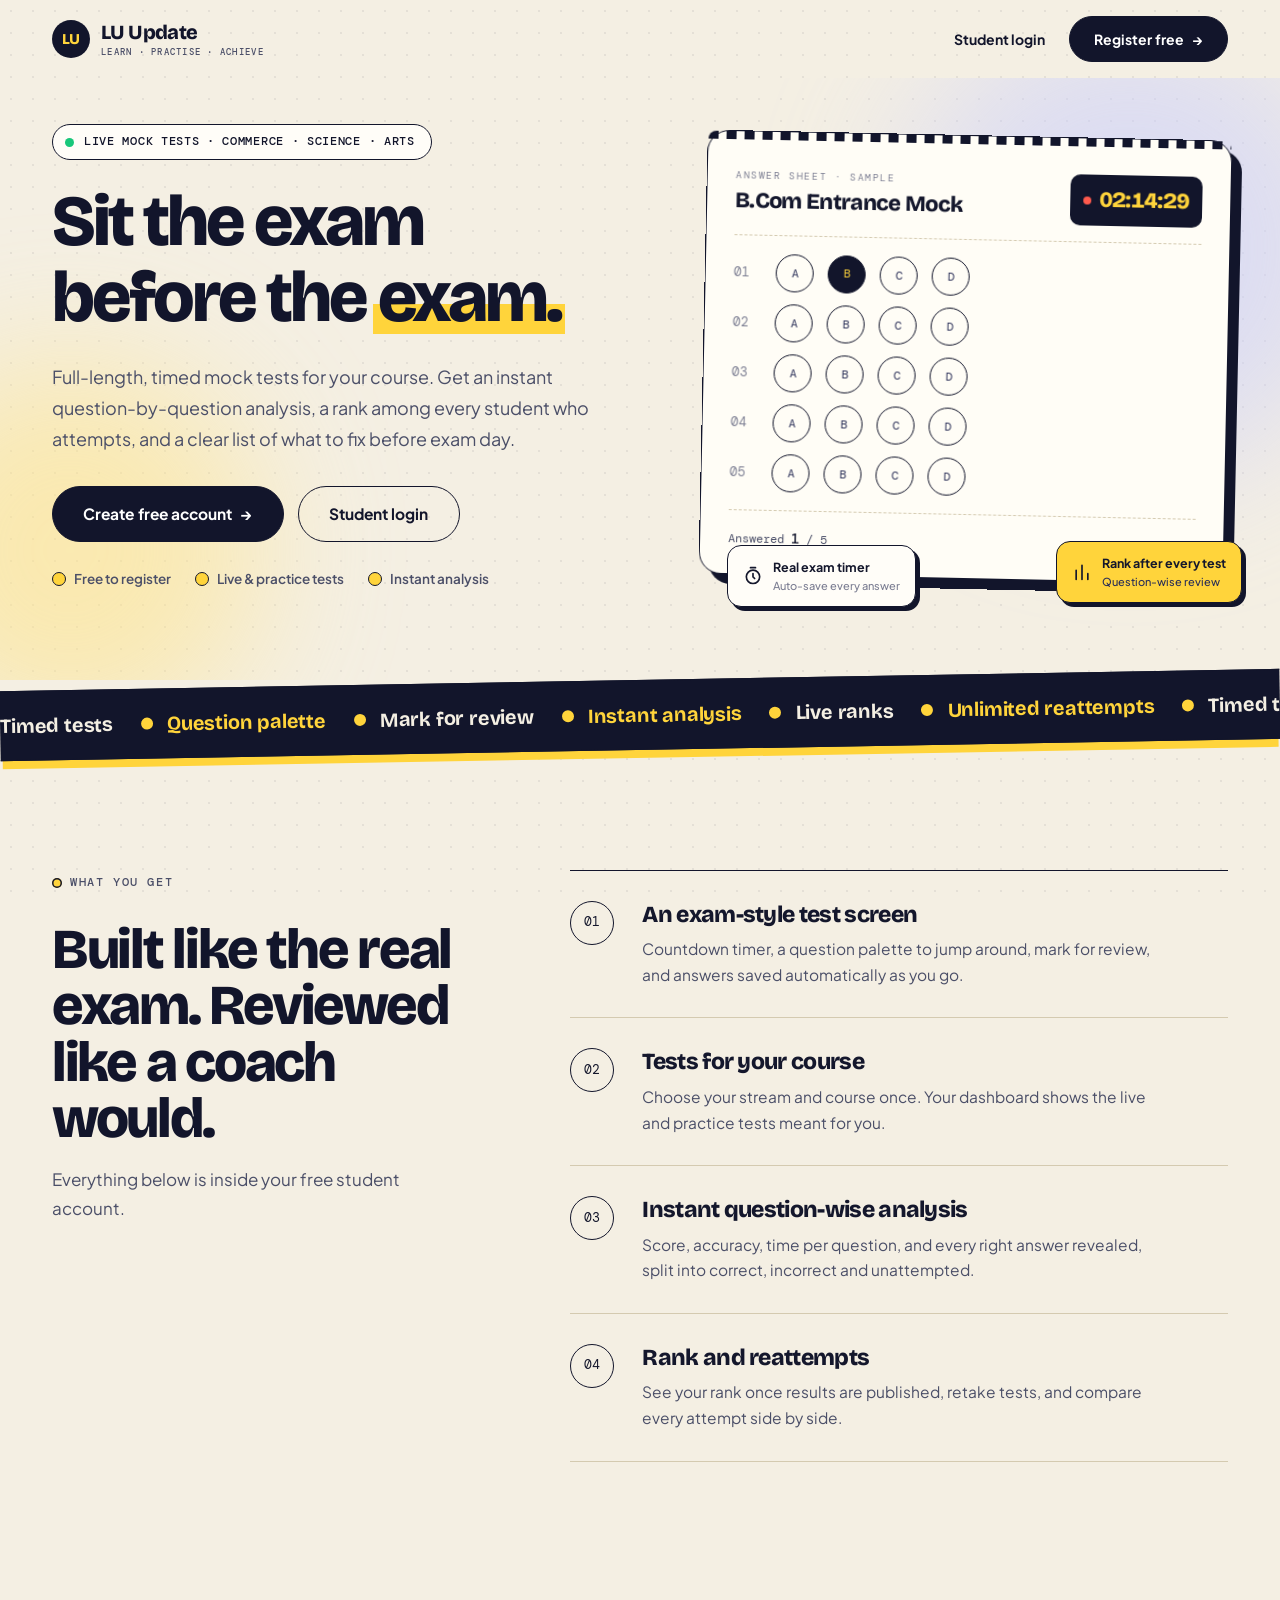
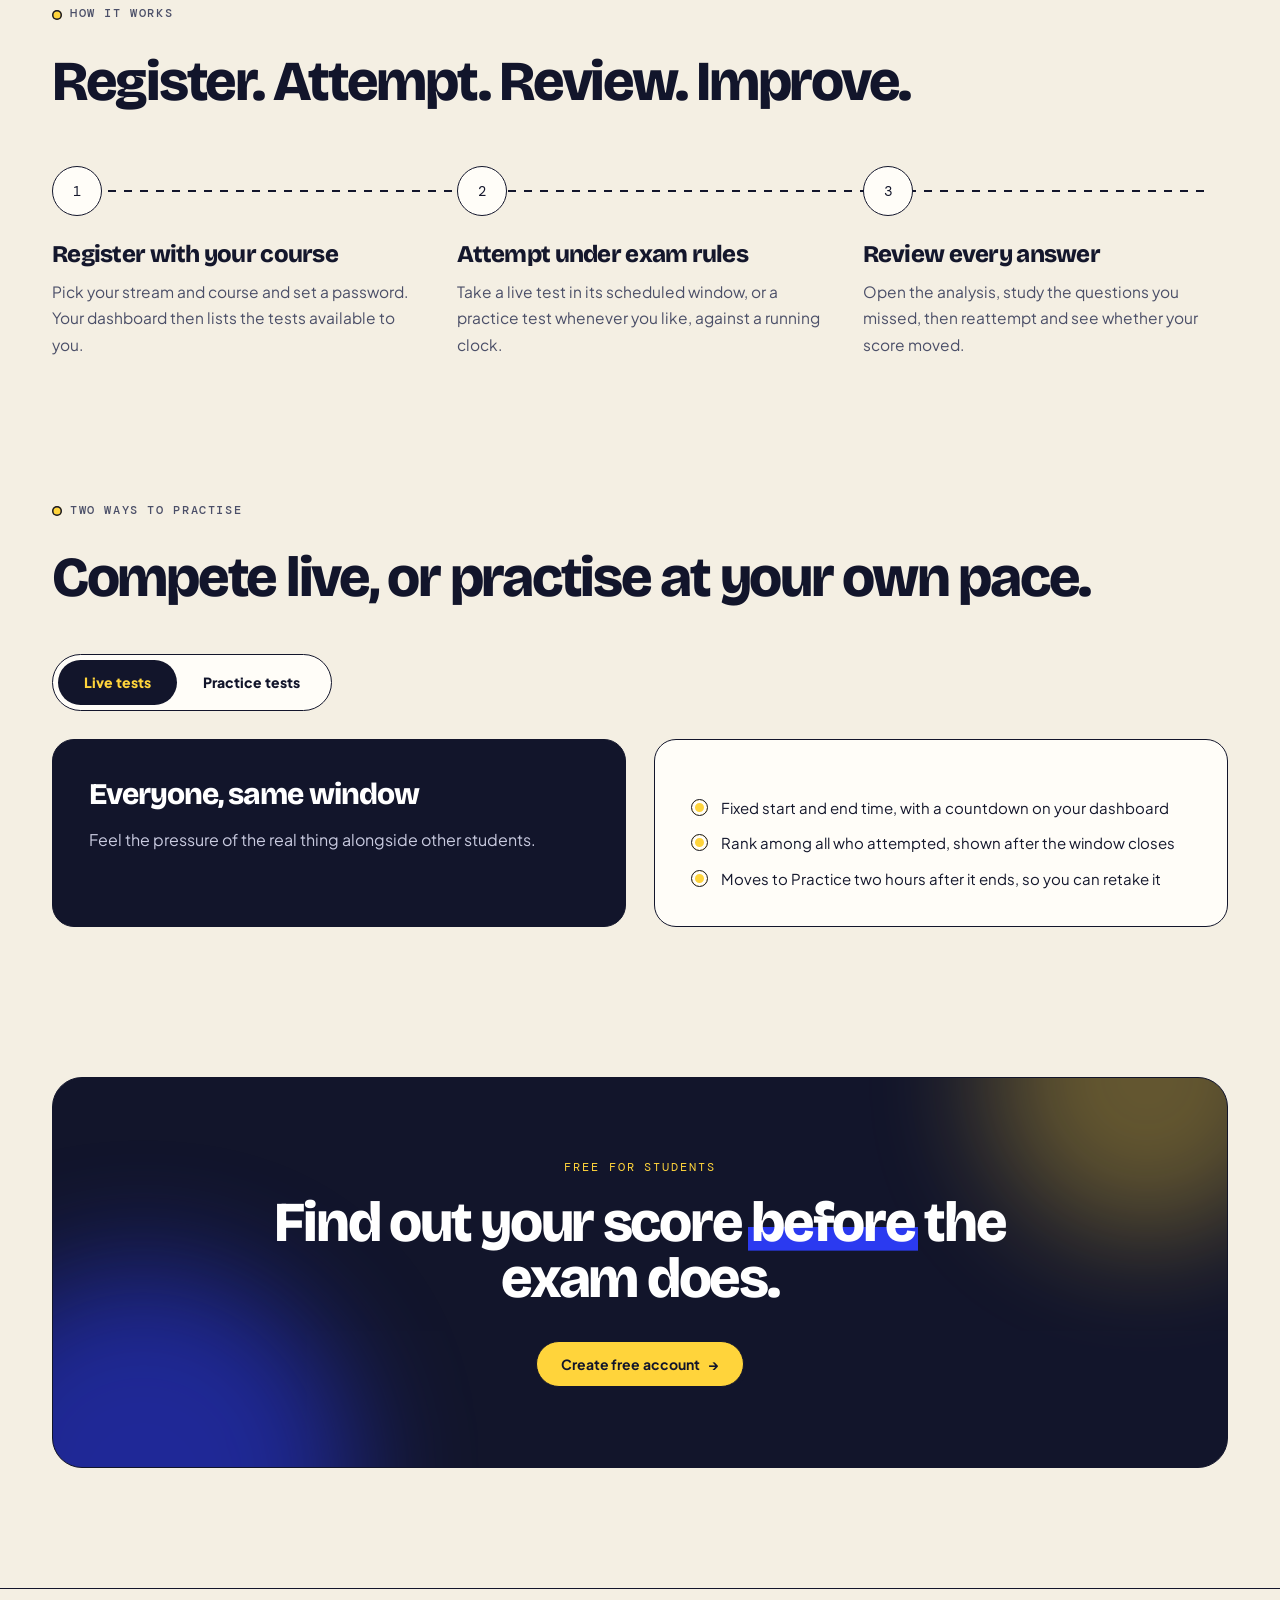
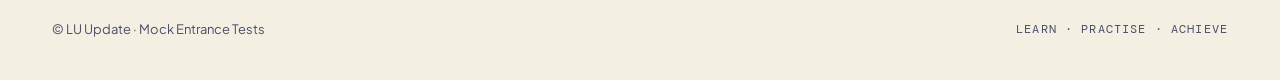
==== commit e6a182d4: "Front end change" ====
--- a/index.html
+++ b/index.html
@@ -3,76 +3,103 @@
 <head>
 <meta charset="utf-8">
 <meta name="viewport" content="width=device-width,initial-scale=1">
-<meta name="theme-color" content="#0d1430">
-<meta name="description" content="LU Update All India Mock Entrance Test. Practise with timed mock tests for Commerce, Science and Arts. Register free and prepare with confidence.">
+<meta name="theme-color" content="#f4efe3">
+<meta name="description" content="Full-length timed mock tests for Commerce, Science and Arts entrance exams, with instant question-by-question analysis and ranks. Register free on LU Update.">
 <title>LU Update | All India Mock Entrance Test</title>
 <link rel="preconnect" href="https://fonts.googleapis.com">
 <link rel="preconnect" href="https://fonts.gstatic.com" crossorigin>
-<link href="https://fonts.googleapis.com/css2?family=Fraunces:ital,opsz,wght@0,9..144,400;0,9..144,500;0,9..144,600;1,9..144,400&family=Plus+Jakarta+Sans:wght@400;500;600;700;800&display=swap" rel="stylesheet">
-<link rel="stylesheet" href="style.css?v=premium-1">
+<link href="https://fonts.googleapis.com/css2?family=Bricolage+Grotesque:opsz,wght@12..96,500;12..96,700;12..96,800&family=DM+Mono:wght@400;500&family=Plus+Jakarta+Sans:wght@400;500;600;700;800&display=swap" rel="stylesheet">
+<link rel="stylesheet" href="style.css?v=sheet-1">
+<link rel="stylesheet" href="theme.css?v=sheet-1">
+<script>document.documentElement.classList.add("js")</script>
+<script src="motion.js?v=sheet-1" defer></script>
 </head>
-<body class="lp">
-<section class="lp-hero">
-  <div class="lp-ring one" aria-hidden="true"></div><div class="lp-ring two" aria-hidden="true"></div>
-  <header class="lp-header">
-    <a class="brand" href="index.html" aria-label="LU Update home"><span class="brand-mark">LU</span><span class="brand-text"><strong>LU Update</strong><small>LEARN · PRACTISE · ACHIEVE</small></span></a>
-    <nav class="lp-nav" aria-label="Student navigation"><a class="link" href="login.html">Student login</a><a class="btn btn-gold btn-pill" href="register.html">Register free <span aria-hidden="true">→</span></a></nav>
-  </header>
-  <div class="lp-hero-inner">
-    <div class="lp-copy">
-      <p class="lp-pill"><i></i>YOUR PREPARATION. YOUR NEXT BIG STEP.</p>
-      <h1>Prepare with purpose. <em>Perform with confidence.</em></h1>
-      <p class="lp-lead">Focused mock tests for entrance aspirants across Commerce, Science and Arts, with timed practice that builds the confidence to perform on exam day.</p>
-      <div class="lp-actions"><a class="btn btn-gold btn-lg" href="register.html">Create your free account <span aria-hidden="true">→</span></a><a class="btn btn-ghost btn-lg" href="login.html">I already have an account</a></div>
-      <div class="lp-trust">
-        <span><svg viewBox="0 0 24 24" aria-hidden="true"><path d="m5 12 5 5 9-10"></path></svg>Register once</span>
-        <span><svg viewBox="0 0 24 24" aria-hidden="true"><path d="m5 12 5 5 9-10"></path></svg>Log in anytime</span>
-        <span><svg viewBox="0 0 24 24" aria-hidden="true"><path d="m5 12 5 5 9-10"></path></svg>Prepare at your pace</span>
+<body class="lp2">
+<header class="lp2-header">
+  <div class="lp2-wrap">
+    <a class="brand" href="index.html" aria-label="LU Update home"><span class="brand-bubble">LU</span><span class="brand-text"><strong>LU Update</strong><small>LEARN · PRACTISE · ACHIEVE</small></span></a>
+    <nav class="lp2-nav" aria-label="Student navigation"><a class="link" href="login.html">Student login</a><a class="btn primary" href="register.html">Register free <span aria-hidden="true">→</span></a></nav>
+  </div>
+</header>
+
+<main>
+<section class="lp2-hero">
+  <div class="lp2-blob b1" aria-hidden="true"></div><div class="lp2-blob b2" aria-hidden="true"></div>
+  <div class="lp2-wrap lp2-hero-grid">
+    <div>
+      <p class="lp2-pill"><i></i>LIVE MOCK TESTS · COMMERCE · SCIENCE · ARTS</p>
+      <h1><span class="line"><span>Sit the exam</span></span><span class="line"><span>before the <span class="hl">exam.</span></span></span></h1>
+      <p class="lp2-lead">Full-length, timed mock tests for your course. Get an instant question-by-question analysis, a rank among every student who attempts, and a clear list of what to fix before exam day.</p>
+      <div class="lp2-actions"><a class="btn primary" href="register.html">Create free account <span aria-hidden="true">→</span></a><a class="btn secondary" href="login.html">Student login</a></div>
+      <div class="lp2-trust"><span><i></i>Free to register</span><span><i></i>Live &amp; practice tests</span><span><i></i>Instant analysis</span></div>
+    </div>
+
+    <div class="omr-stage" aria-label="Animated preview of an answer sheet">
+      <div class="omr" aria-hidden="true">
+        <div class="omr-head"><div><small>ANSWER SHEET · SAMPLE</small><b>B.Com Entrance Mock</b></div><span class="omr-clock"><b>02:14:30</b></span></div>
+        <div class="omr-rows">
+          <div class="omr-row"><span class="q">01</span><i>A</i><i>B</i><i>C</i><i>D</i></div>
+          <div class="omr-row"><span class="q">02</span><i>A</i><i>B</i><i>C</i><i>D</i></div>
+          <div class="omr-row"><span class="q">03</span><i>A</i><i>B</i><i>C</i><i>D</i></div>
+          <div class="omr-row"><span class="q">04</span><i>A</i><i>B</i><i>C</i><i>D</i></div>
+          <div class="omr-row"><span class="q">05</span><i>A</i><i>B</i><i>C</i><i>D</i></div>
+        </div>
+        <div class="omr-foot"><span>Answered <b class="omr-count">0</b> / 5</span><span>Auto-saved</span></div>
+        <div class="omr-stamp">SUBMITTED<small>RANK &amp; ANALYSIS READY</small></div>
+      </div>
+      <div class="omr-float f1" aria-hidden="true"><svg viewBox="0 0 24 24"><circle cx="12" cy="13" r="8"/><path d="M12 9v4l2 2M9 2h6"/></svg><span>Real exam timer<small>Auto-save every answer</small></span></div>
+      <div class="omr-float f2" aria-hidden="true"><svg viewBox="0 0 24 24"><path d="M5 21V10M12 21V4M19 21v-7"/></svg><span>Rank after every test<small>Question-wise review</small></span></div>
+    </div>
+  </div>
+</section>
+
+<div class="lp2-marquee" aria-hidden="true"><div class="lp2-marquee-track">
+  <span>Timed tests</span><span>Question palette</span><span>Mark for review</span><span>Instant analysis</span><span>Live ranks</span><span>Unlimited reattempts</span><span>Timed tests</span><span>Question palette</span><span>Mark for review</span><span>Instant analysis</span><span>Live ranks</span><span>Unlimited reattempts</span>
+</div></div>
+
+<section class="lp2-section">
+  <div class="lp2-wrap lp2-split">
+    <div class="sticky"><p class="eyebrow">WHAT YOU GET</p><h2>Built like the real exam. Reviewed like a coach would.</h2><p class="lp2-sub">Everything below is inside your free student account.</p></div>
+    <div class="lp2-list">
+      <article class="lp2-item"><span class="num">01</span><div><h3>An exam-style test screen</h3><p>Countdown timer, a question palette to jump around, mark for review, and answers saved automatically as you go.</p></div><span class="arr" aria-hidden="true">→</span></article>
+      <article class="lp2-item"><span class="num">02</span><div><h3>Tests for your course</h3><p>Choose your stream and course once. Your dashboard shows the live and practice tests meant for you.</p></div><span class="arr" aria-hidden="true">→</span></article>
+      <article class="lp2-item"><span class="num">03</span><div><h3>Instant question-wise analysis</h3><p>Score, accuracy, time per question, and every right answer revealed, split into correct, incorrect and unattempted.</p></div><span class="arr" aria-hidden="true">→</span></article>
+      <article class="lp2-item"><span class="num">04</span><div><h3>Rank and reattempts</h3><p>See your rank once results are published, retake tests, and compare every attempt side by side.</p></div><span class="arr" aria-hidden="true">→</span></article>
+    </div>
+  </div>
+</section>
+
+<section class="lp2-section">
+  <div class="lp2-wrap">
+    <p class="eyebrow">HOW IT WORKS</p><h2>Register. Attempt. Review. Improve.</h2>
+    <div class="lp2-steps">
+      <article class="lp2-step"><span class="dot">1</span><h3>Register with your course</h3><p>Pick your stream and course and set a password. Your dashboard then lists the tests available to you.</p></article>
+      <article class="lp2-step"><span class="dot">2</span><h3>Attempt under exam rules</h3><p>Take a live test in its scheduled window, or a practice test whenever you like, against a running clock.</p></article>
+      <article class="lp2-step"><span class="dot">3</span><h3>Review every answer</h3><p>Open the analysis, study the questions you missed, then reattempt and see whether your score moved.</p></article>
+    </div>
+  </div>
+</section>
+
+<section class="lp2-section">
+  <div class="lp2-wrap">
+    <p class="eyebrow">TWO WAYS TO PRACTISE</p><h2>Compete live, or practise at your own pace.</h2>
+    <div class="lp2-tabs" role="tablist"><span class="pill" aria-hidden="true"></span><button type="button" role="tab" aria-selected="true">Live tests</button><button type="button" role="tab" aria-selected="false">Practice tests</button></div>
+    <div class="lp2-panels">
+      <div class="lp2-panel on">
+        <article class="lp2-card dark"><h3>Everyone, same window</h3><p>Feel the pressure of the real thing alongside other students.</p></article>
+        <article class="lp2-card"><ul><li>Fixed start and end time, with a countdown on your dashboard</li><li>Rank among all who attempted, shown after the window closes</li><li>Moves to Practice two hours after it ends, so you can retake it</li></ul></article>
+      </div>
+      <div class="lp2-panel">
+        <article class="lp2-card dark"><h3>Any time you are ready</h3><p>Open whenever you want, as many times as you want.</p></article>
+        <article class="lp2-card"><ul><li>Same timer and same question palette as a live test</li><li>Resume an attempt if you were interrupted</li><li>Retake and compare attempts to see your progress</li></ul></article>
       </div>
     </div>
-    <div class="lp-stage" aria-label="Illustration of a timed multiple-choice mock test">
-      <div class="lp-chip a" aria-hidden="true"><span class="dot"><svg viewBox="0 0 24 24"><circle cx="12" cy="13" r="8"></circle><path d="M12 9v4l2 2M9 2h6"></path></svg></span><span>Timed practice<small>Real exam conditions</small></span></div>
-      <div class="lp-card">
-        <div class="lp-card-top"><span>MOCK TEST</span><span class="lp-timed"><svg viewBox="0 0 24 24" aria-hidden="true"><circle cx="12" cy="13" r="8"></circle><path d="M12 9v4l2 2M9 2h6"></path></svg> Timed</span></div>
-        <div class="lp-q" aria-hidden="true"><i></i><i></i></div>
-        <div class="lp-opts" aria-hidden="true">
-          <div class="lp-opt"><b>A</b><span></span></div>
-          <div class="lp-opt sel"><b>B</b><span></span></div>
-          <div class="lp-opt"><b>C</b><span></span></div>
-          <div class="lp-opt"><b>D</b><span></span></div>
-        </div>
-        <div class="lp-palette" aria-hidden="true"><i class="done"></i><i class="done"></i><i class="done"></i><i class="done"></i><i class="now"></i><i></i><i class="flag"></i><i></i><i></i><i></i><i></i><i></i><i></i><i></i><i></i><i></i><i></i><i></i><i></i><i></i></div>
-        <div class="lp-card-foot"><span>Practice with purpose</span><span>Question 5 of 100</span></div>
-      </div>
-      <div class="lp-chip b" aria-hidden="true"><span class="dot"><svg viewBox="0 0 24 24"><path d="M5 21V10M12 21V4M19 21v-7"></path></svg></span><span>Track your progress<small>Review results when available</small></span></div>
-    </div>
   </div>
-  <div class="lp-hero-foot"><span>MADE FOR ASPIRANTS</span><span>COMMERCE <i>·</i> SCIENCE <i>·</i> ARTS</span></div>
 </section>
 
-<main>
-  <section class="lp-section">
-    <div class="lp-head"><div><p class="eyebrow">LU UPDATE MOCK TESTS</p><h2>Your next goal starts here.</h2></div><p class="side">Made for aspirants: Commerce · Science · Arts</p></div>
-    <div class="lp-features">
-      <article class="lp-feature"><div class="tile"><svg viewBox="0 0 24 24" aria-hidden="true"><circle cx="12" cy="13" r="8"></circle><path d="M12 9v4l2 2M9 2h6"></path></svg></div><h3>Timed</h3><p>Exam practice</p></article>
-      <article class="lp-feature"><div class="tile"><svg viewBox="0 0 24 24" aria-hidden="true"><circle cx="12" cy="12" r="9"></circle><circle cx="12" cy="12" r="4"></circle><circle cx="12" cy="12" r=".5"></circle></svg></div><h3>Focused</h3><p>Course-wise tests</p></article>
-      <article class="lp-feature"><div class="tile"><svg viewBox="0 0 24 24" aria-hidden="true"><path d="m4 20 5-5 4 3 7-10M15 8h5v5"></path></svg></div><h3>Practise smarter</h3><p>One step at a time</p></article>
-      <article class="lp-feature"><div class="tile"><svg viewBox="0 0 24 24" aria-hidden="true"><path d="M5 21V10M12 21V4M19 21v-7"></path></svg></div><h3>Track your progress</h3><p>Review results when available</p></article>
-    </div>
-  </section>
-
-  <section class="lp-steps-wrap">
-    <div class="lp-steps-head"><p class="eyebrow">A BETTER WAY TO PRACTISE</p><h2>Make every practice session count.</h2></div>
-    <div class="lp-steps">
-      <article class="lp-step"><span class="no">01</span><h3>Timed mock tests</h3><p>Practise within a set time limit to get used to exam conditions.</p></article>
-      <article class="lp-step dark"><span class="no">02</span><h3>Course-focused practice</h3><p>Tests organised by stream and course of preparation.</p></article>
-      <article class="lp-step"><span class="no">03</span><h3>Results and progress</h3><p>Review published scores and rankings when they are available.</p></article>
-    </div>
-  </section>
-
-  <section class="lp-cta-wrap"><div class="lp-cta"><div><p class="kick">START YOUR JOURNEY WITH LU UPDATE</p><h2>Your next step begins with practice.</h2></div><a class="btn btn-gold btn-lg" href="register.html">Register now <span aria-hidden="true">→</span></a></div></section>
+<section class="lp2-cta-wrap"><div class="lp2-wrap"><div class="lp2-cta"><p class="kick">FREE FOR STUDENTS</p><h2>Find out your score <span class="hl">before</span> the exam does.</h2><a class="btn btn-gold" href="register.html">Create free account <span aria-hidden="true">→</span></a></div></div></section>
 </main>
 
-<footer class="lp-footer"><a class="brand" href="index.html"><span class="brand-text"><strong>LU Update</strong></span></a><span>© LU Update · All India Mock Entrance Test</span><span class="tag">LEARN · PRACTISE · ACHIEVE</span></footer>
+<footer class="lp2-footer"><div class="lp2-wrap"><span>© LU Update · Mock Entrance Tests</span><span class="mono">LEARN · PRACTISE · ACHIEVE</span></div></footer>
 </body>
 </html>
--- a/style.css
+++ b/style.css
@@ -617,6 +617,57 @@
 .analysis-score .exam-muted{color:#b4bbe0}
 .analysis-score>strong:not(.analysis-rank){font-family:var(--font-display);font-weight:500;font-size:clamp(40px,6vw,64px);line-height:1;letter-spacing:-.03em;color:#fff}
 .analysis-rank{display:block;margin:6px 0;font-size:20px!important;font-weight:700;color:var(--gold-300)!important}
+
+
+.analysis-time-visual{margin-top:22px;padding:18px;border:1px solid var(--line);border-radius:var(--r-md);background:var(--surface-2)}
+.analysis-time-chart-title{font-size:13px;font-weight:800;margin-bottom:14px;color:var(--ink-900)}
+.analysis-time-bar{display:flex;width:100%;height:24px;border-radius:8px;overflow:hidden;background:var(--canvas)}
+.analysis-time-used{display:block;height:100%;background:var(--brand-600)}
+.analysis-time-unused{display:block;height:100%;background:var(--line)}
+.analysis-time-legend{display:flex;flex-wrap:wrap;gap:16px;margin:12px 0 22px;font-size:12px;color:var(--muted)}
+.analysis-time-legend span{display:flex;align-items:center;gap:7px}
+.analysis-time-legend i{width:10px;height:10px;border-radius:3px;display:inline-block}
+.analysis-time-legend i.used{background:var(--brand-600)}.analysis-time-legend i.unused{background:var(--line)}
+.analysis-time-legend b{color:var(--ink-900)}
+.analysis-time-budget-chart{display:grid;gap:14px}
+.analysis-time-budget-row{display:grid;grid-template-columns:minmax(120px,1fr) minmax(80px,2fr) auto;gap:12px;align-items:center;font-size:12px;color:var(--text-2)}
+.analysis-time-budget-track,.analysis-compare-track{height:12px;border-radius:999px;overflow:hidden;background:var(--canvas)}
+.analysis-time-budget-track i,.analysis-compare-track i{display:block;height:100%;border-radius:inherit;background:var(--brand-600)}
+.analysis-time-budget-track.budget i{background:var(--muted)}
+.analysis-time-budget-row b{white-space:nowrap;color:var(--ink-900)}
+.analysis-comparison-graphs{display:grid;grid-template-columns:repeat(2,minmax(0,1fr));gap:14px}
+.analysis-compare-chart{padding:16px;border:1px solid var(--line);border-radius:var(--r-md);background:var(--surface-2);min-width:0}
+.analysis-compare-title{display:flex;align-items:flex-start;justify-content:space-between;gap:10px;margin-bottom:15px;font-size:13px}
+.analysis-compare-title>strong{color:var(--ink-900)}
+.analysis-compare-title>span{font-size:11px;font-weight:800;white-space:nowrap}
+.analysis-compare-title .positive{color:var(--ok)}.analysis-compare-title .negative{color:var(--bad)}.analysis-compare-title .neutral{color:var(--muted)}
+.analysis-compare-row{display:grid;grid-template-columns:58px minmax(30px,1fr) auto;gap:8px;align-items:center;margin:11px 0;font-size:11px;color:var(--muted)}
+.analysis-compare-row b{font-size:12px;color:var(--ink-900);white-space:nowrap}
+.analysis-compare-row.previous .analysis-compare-track i{background:var(--muted)}
+@media(max-width:720px){.analysis-comparison-graphs{grid-template-columns:1fr}.analysis-time-budget-row{grid-template-columns:1fr auto}.analysis-time-budget-track{grid-column:1/-1;grid-row:2}}
+
+.analysis-time-card,.analysis-comparison-card{margin:0 0 22px}
+.analysis-time-summary{display:grid;grid-template-columns:repeat(3,minmax(0,1fr));gap:14px}
+.analysis-time-summary>div,.analysis-comparison-metric{padding:16px;border:1px solid var(--line);border-radius:var(--r-md);background:var(--surface-2);min-width:0}
+.analysis-time-label,.analysis-comparison-metric>span{display:block;font-size:12px;font-weight:800;color:var(--muted)}
+.analysis-time-summary strong,.analysis-comparison-metric>strong{display:block;margin:8px 0;font-family:var(--font-display);font-size:25px;font-weight:500;color:var(--ink-900)}
+.analysis-time-summary small,.analysis-comparison-metric small{display:block;font-size:12px;color:var(--muted);line-height:1.6}
+.analysis-time-track{height:10px;margin:18px 0 12px;border-radius:999px;overflow:hidden;background:var(--canvas)}
+.analysis-time-track span{display:block;height:100%;border-radius:inherit;background:var(--brand-600)}
+.analysis-time-verdict{padding:14px 16px;border-radius:var(--r-md);background:var(--canvas);line-height:1.6}
+.analysis-time-verdict strong{color:var(--ink-900)}
+.analysis-time-verdict p{margin:4px 0 8px;color:var(--text-2);font-size:13px}
+.analysis-time-verdict small{font-size:11.5px;color:var(--muted)}
+.analysis-comparison-caption{margin-bottom:12px;font-size:13px;color:var(--muted)}
+.analysis-comparison-grid{display:grid;grid-template-columns:repeat(4,minmax(0,1fr));gap:12px}
+.analysis-comparison-metric .positive{color:var(--ok);font-weight:800}
+.analysis-comparison-metric .negative{color:var(--bad);font-weight:800}
+.analysis-comparison-metric .neutral{color:var(--muted);font-weight:800}
+.analysis-comparison-metric .analysis-comparison-baseline{margin-top:5px}
+.analysis-comparison-empty{padding:16px;border-radius:var(--r-md);background:var(--canvas)}
+.analysis-comparison-empty p{margin:6px 0 0;color:var(--muted);font-size:13px}
+@media(max-width:720px){.analysis-time-summary{grid-template-columns:1fr}.analysis-comparison-grid{grid-template-columns:repeat(2,minmax(0,1fr))}}
+
 .analysis-stats{display:grid;grid-template-columns:repeat(4,minmax(0,1fr));gap:14px;margin:0 0 28px}
 .analysis-stat{padding:18px;border:1px solid var(--line);border-radius:var(--r-md);background:var(--surface-2)}
 .analysis-stat span{display:block;font-size:12.5px;font-weight:700;color:var(--muted)}
@@ -734,3 +785,220 @@
   .results-mini-chart{gap:8px}
 }
 @media(max-width:380px){.student-stat-grid,.owner-stat-grid{grid-template-columns:1fr}}
+
+/* Searchable course dropdowns */
+.course-picker-search-wrap{padding:10px 12px;border-bottom:1px solid var(--line);background:var(--surface)}.course-picker-search-wrap input{width:100%;min-height:40px;padding:9px 12px;border:1px solid var(--line-2);border-radius:9px;background:var(--surface);color:var(--text)}.course-picker-option[hidden]{display:none!important}#course-search{margin-bottom:8px}
+
+/* Animated collapsible left navigation — student and owner workspaces */
+.sidebar-toggle{display:inline-flex;align-items:center;justify-content:center;flex-direction:column;gap:4px;flex:none;width:42px;height:42px;padding:10px;border:1px solid var(--line-2);border-radius:11px;background:var(--surface);color:var(--ink-900);cursor:pointer;transition:background .2s,border-color .2s,transform .2s}
+.sidebar-toggle:hover{background:var(--brand-50);border-color:var(--brand)}
+.sidebar-toggle span{display:block;width:19px;height:2px;border-radius:2px;background:currentColor;transition:transform .25s ease,opacity .2s ease}
+.student-top,.owner-topbar{display:flex;align-items:center;gap:14px}
+.student-brand,.owner-brand{flex:none}
+.student-top-actions,.owner-top-actions{margin-left:auto}
+.student-layout,.owner-layout{grid-template-columns:252px minmax(0,1fr);transition:grid-template-columns .28s ease}
+.student-sidebar,.owner-sidebar{min-width:0;transition:padding .28s ease,opacity .2s ease}
+.student-main,.owner-main{min-width:0}
+.student-sidebar .student-nav,.owner-sidebar .owner-nav{overflow:hidden;transition:padding .25s ease,gap .25s ease,justify-content .25s ease}
+.student-sidebar .student-nav,.owner-sidebar .owner-nav{white-space:nowrap}
+.student-sidebar .student-nav span,.owner-sidebar .owner-nav span{flex:0 0 20px}
+.student-sidebar .student-nav-title,.owner-sidebar .owner-side-label,.student-side-help,.owner-side-bottom{transition:opacity .18s ease}
+.student-sidebar-collapsed .student-layout{grid-template-columns:76px minmax(0,1fr);background:linear-gradient(90deg,var(--ink-900) 0,var(--ink-900) 76px,transparent 76px)}
+.owner-sidebar-collapsed .owner-layout{grid-template-columns:76px minmax(0,1fr);background:linear-gradient(90deg,var(--ink-900) 0,var(--ink-900) 76px,transparent 76px)}
+.student-sidebar-collapsed .student-sidebar,.owner-sidebar-collapsed .owner-sidebar{padding-left:10px;padding-right:10px}
+.student-sidebar-collapsed .student-nav-title,.owner-sidebar-collapsed .owner-side-label,.student-sidebar-collapsed .student-side-help,.owner-sidebar-collapsed .owner-side-bottom{opacity:0;visibility:hidden;height:0;padding:0;margin:0;overflow:hidden}
+.student-sidebar-collapsed .student-nav,.owner-sidebar-collapsed .owner-nav{justify-content:center;gap:0;padding-left:0;padding-right:0;font-size:0}
+.student-sidebar-collapsed .student-nav span,.owner-sidebar-collapsed .owner-nav span{flex-basis:20px}
+.student-sidebar-collapsed .student-nav.active::before,.owner-sidebar-collapsed .owner-nav.active::before{left:-10px}
+@media(max-width:860px){
+ .student-layout,.owner-layout{display:block;background:none;transition:none}
+ .student-sidebar,.owner-sidebar{display:flex;max-height:220px;opacity:1;transform:translateY(0);transition:max-height .28s ease,opacity .2s ease,transform .28s ease;padding:10px 14px;overflow:hidden}
+ .student-sidebar-collapsed .student-sidebar,.owner-sidebar-collapsed .owner-sidebar{max-height:0;padding-top:0;padding-bottom:0;opacity:0;transform:translateY(-8px);pointer-events:none}
+ .student-sidebar-collapsed .student-nav-title,.owner-sidebar-collapsed .owner-side-label,.student-sidebar-collapsed .student-side-help,.owner-sidebar-collapsed .owner-side-bottom{display:none}
+ .student-sidebar-collapsed .student-nav,.owner-sidebar-collapsed .owner-nav{font-size:13px;justify-content:flex-start;gap:8px;padding:10px 14px}
+ .student-sidebar-collapsed .student-layout,.owner-sidebar-collapsed .owner-layout{background:none}
+}
+@media(max-width:640px){.sidebar-toggle{width:38px;height:38px;padding:9px}.student-top,.owner-topbar{gap:9px}}
+@media(prefers-reduced-motion:reduce){.student-layout,.owner-layout,.student-sidebar,.owner-sidebar,.sidebar-toggle span{transition:none!important}}
+
+
+/* Table-based question content */
+.question-table-wrap{max-width:100%;margin:18px 0 24px;overflow-x:auto;border:1px solid var(--line-2);border-radius:12px;background:var(--surface)}
+.question-data-table{width:100%;min-width:320px;border-collapse:collapse;font-size:14px;line-height:1.55}
+.question-data-table th,.question-data-table td{padding:11px 14px;border-right:1px solid var(--line);border-bottom:1px solid var(--line);text-align:left;vertical-align:top;white-space:pre-wrap}
+.question-data-table th{background:var(--canvas);font-weight:800;color:var(--ink-900)}
+.question-data-table tr:last-child td{border-bottom:0}.question-data-table th:last-child,.question-data-table td:last-child{border-right:0}
+.question-table-source{margin:12px 0;padding:12px 14px;overflow:auto;white-space:pre-wrap;background:var(--canvas);border:1px solid var(--line);border-radius:10px;font:13px/1.6 ui-monospace,SFMono-Regular,Consolas,monospace}
+#analysis-question-text{white-space:pre-wrap;overflow-wrap:anywhere}.exam-option span,.analysis-choice{white-space:pre-wrap;overflow-wrap:anywhere}
+
+/* Profile course picker: searchable dropdown fields */
+#recover-course-search,#edit-course-search{margin-bottom:8px}
+
+
+/* Subject selection and test-list subject filters */
+.subject-custom-input{margin-top:8px}.student-filter-row select,.practice-toolbar select{min-height:44px;padding:10px 13px;border:1px solid var(--line-2);border-radius:11px;background:var(--surface);color:var(--text);font:inherit;max-width:100%}.student-filter-row select{flex:0 1 220px;min-width:160px}.practice-subject-filter{min-width:160px}.student-filter-row input{min-width:180px;flex:1}
+
+
+/* =====================================================================
+   11. Student dashboard + test-card polish (visual-only overrides)
+   ===================================================================== */
+.dashboard-stats{gap:14px;margin-bottom:24px}
+.student-stat{position:relative;overflow:hidden;min-width:0;padding:22px 22px 20px;border:1px solid var(--line);border-radius:var(--r-lg);background:linear-gradient(145deg,#fff,#fbfaf6);box-shadow:var(--shadow-1);transition:transform .2s var(--ease),box-shadow .2s var(--ease),border-color .2s}
+.student-stat:hover{transform:translateY(-3px);border-color:var(--gold-300);box-shadow:var(--shadow-2)}
+.student-stat::after{content:"";position:absolute;right:-24px;top:-30px;width:100px;height:100px;border:1px solid rgb(75 67 220/.07);border-radius:50%;box-shadow:0 0 0 16px rgb(75 67 220/.025);pointer-events:none}
+.student-stat>span{display:block;max-width:100%;font-size:12.5px;font-weight:700;line-height:1.5;color:var(--text-2)}
+.student-stat>strong{display:block;margin:9px 0 5px;font-family:var(--font-display);font-size:clamp(27px,2.5vw,34px);font-weight:500;line-height:1.1;letter-spacing:-.025em;color:var(--ink-900)}
+.student-stat>small{display:block;font-size:11.5px;line-height:1.5;color:var(--muted)}
+.student-stat-icon{width:42px;height:42px;border-radius:13px;margin-bottom:16px;box-shadow:inset 0 0 0 1px rgb(13 20 48/.035)}
+.dashboard-overview-grid{gap:20px;align-items:stretch}
+.dashboard-overview-grid>.student-panel{min-width:0}
+.student-panel{border-radius:var(--r-lg);box-shadow:var(--shadow-1)}
+.student-panel-head{gap:16px}
+.student-panel-head h2{letter-spacing:-.025em}
+.student-panel-link{display:inline-flex;align-items:center;gap:6px;padding:8px 12px;border:1px solid var(--line);border-radius:10px;background:var(--surface);font-size:12.5px;font-weight:800;text-decoration:none;white-space:nowrap;transition:all .18s}
+.student-panel-link:hover{border-color:var(--gold-300);background:var(--gold-50);color:var(--ink-900)}
+.student-hero{isolation:isolate}
+.student-course-pill{min-width:255px}
+.student-course-pill strong{display:block;margin:10px 0 13px;font-family:var(--font-display);font-size:22px;font-weight:500;line-height:1.25;color:#fff;overflow-wrap:anywhere}
+.student-course-pill>a{display:inline-flex;align-items:center;gap:7px;color:var(--gold-300);font-size:13px;font-weight:800;text-decoration:none}
+.student-course-pill>a:hover{color:#fff}
+.student-results-empty{padding:22px 18px;border:1px dashed var(--line-2);border-radius:var(--r-md);background:var(--surface-2);color:var(--muted);font-size:13.5px;line-height:1.65;text-align:center}
+
+/* Clearer, more consistent test cards */
+#tests,#practice-tests{align-items:stretch;gap:18px}
+#tests>.student-test-card,#practice-tests>.student-test-card{height:100%;min-width:0;padding:22px 22px 20px;border-color:#e5e1d6;box-shadow:0 3px 12px rgb(13 20 48/.045);position:relative;isolation:isolate}
+.student-test-card::before{content:"";position:absolute;left:0;top:18px;bottom:18px;width:3px;border-radius:0 4px 4px 0;background:var(--brand);opacity:.75}
+.student-test-card:has(.test-availability.live)::before,.student-test-card:has(.test-availability.anytime)::before{background:var(--ok)}
+.student-test-card:has(.test-availability.upcoming)::before{background:var(--brand)}
+.student-test-card:has(.test-availability.ending)::before{background:var(--warn)}
+.student-test-card:has(.test-availability.ended)::before{background:var(--muted)}
+.student-test-card-head{align-items:flex-start;gap:12px}
+.student-test-card-head>div{flex:1;min-width:0}
+.student-test-card h3{font-size:21px;overflow-wrap:anywhere}
+.student-test-card .student-chip{flex:none;max-width:118px;padding:6px 9px;border-radius:8px;font-size:10px;letter-spacing:.07em;line-height:1.3;text-align:center;white-space:normal}
+.student-test-card p.muted{color:var(--text-2);line-height:1.6;overflow-wrap:anywhere}
+.student-test-card-head p:first-of-type{margin-top:8px;font-size:13px;font-weight:700;color:var(--text-2)}
+.student-test-card-head p.small{font-size:11.5px;line-height:1.6;color:var(--muted)}
+.test-availability{width:fit-content;max-width:100%;line-height:1.45;overflow-wrap:anywhere}
+.student-test-actions{display:flex;align-items:center;gap:9px;padding-top:3px}
+.student-test-actions .btn{flex:1;min-width:0;white-space:normal;line-height:1.3;text-align:center}
+.student-test-card>p.small{margin-top:0;padding:11px 12px;border:1px solid var(--line);border-radius:10px;background:var(--surface-2);line-height:1.55}
+.student-test-card .btn.secondary{background:var(--surface);border-color:var(--line-2)}
+.student-test-card .btn.secondary:hover{background:var(--brand-50);border-color:var(--brand-100)}
+.student-test-card .btn.primary:disabled{background:var(--canvas-2);color:var(--muted);border-color:var(--line);opacity:1}
+.overview-test-row{gap:12px}
+.overview-test-icon{width:44px;height:44px;border-radius:14px}
+.overview-action{border-color:var(--line);font-size:12.5px}
+.practice-overview-item{background:linear-gradient(145deg,#fff,var(--surface-2))}
+.student-tip{border-radius:var(--r-md);box-shadow:0 2px 8px rgb(13 20 48/.035)}
+
+@media(max-width:1100px){
+ .dashboard-stats{grid-template-columns:repeat(2,minmax(0,1fr))}
+ .student-hero{padding:30px;gap:20px}
+ .student-course-pill{min-width:220px}
+ .student-test-card{padding:20px}
+}
+@media(max-width:760px){
+ .student-main{padding:22px 14px 16px}
+ .student-hero{display:flex;flex-direction:column;align-items:stretch;padding:25px 22px;gap:22px;border-radius:22px}
+ .student-hero h1{font-size:30px}
+ .student-hero p{font-size:14px}
+ .student-course-pill{min-width:0;width:100%;padding:17px 18px}
+ .student-course-pill strong{font-size:20px}
+ .dashboard-stats{gap:10px}
+ .student-stat{padding:16px 15px 15px;border-radius:15px}
+ .student-stat-icon{width:36px;height:36px;margin-bottom:12px}
+ .student-stat>strong{font-size:27px;margin:7px 0 4px}
+ .student-stat>span{font-size:11.5px}
+ .student-stat>small{font-size:10.5px}
+ .dashboard-overview-grid{grid-template-columns:minmax(0,1fr);gap:14px}
+ .student-panel{padding:18px 16px}
+ .student-panel-head{align-items:flex-start}
+ .student-panel-head h2{font-size:19px}
+ .student-panel-head p{font-size:12.5px}
+ #tests,#practice-tests{grid-template-columns:minmax(0,1fr);gap:12px}
+ #tests>.student-test-card,#practice-tests>.student-test-card{padding:19px 17px 17px}
+ .student-test-card h3{font-size:19px}
+ .student-test-card-head{gap:8px}
+ .student-test-card .student-chip{max-width:94px;font-size:9px;padding:6px 7px}
+ .student-test-actions{flex-wrap:wrap}
+ .student-test-actions .btn{flex:1 1 125px;padding:0 12px}
+ .student-filter-row{flex-direction:column}
+ .practice-overview-grid{grid-template-columns:minmax(0,1fr)}
+ .student-footer{flex-direction:column;align-items:flex-start}
+}
+@media(max-width:390px){
+ .dashboard-stats{grid-template-columns:minmax(0,1fr)}
+ .student-stat{display:grid;grid-template-columns:42px 1fr;column-gap:12px;align-items:center}
+ .student-stat-icon{grid-row:1/4;margin:0}
+ .student-stat>span,.student-stat>strong,.student-stat>small{grid-column:2}
+ .student-test-card-head{flex-direction:column}
+ .student-test-card .student-chip{max-width:none}
+}
+
+
+/* Result analysis: clear performance summary and responsive charts */
+.analysis-insights{display:grid;grid-template-columns:minmax(0,.9fr) minmax(0,1.1fr);gap:16px;margin:18px 0 26px}
+.analysis-chart-card{min-width:0;border:1px solid var(--line,#e8e4d9);border-radius:18px;background:var(--surface,#fff);padding:20px;box-shadow:var(--shadow-1,0 6px 18px -6px rgb(13 20 48/.08))}
+.analysis-chart-heading{display:flex;align-items:flex-start;justify-content:space-between;gap:12px;margin-bottom:22px}
+.analysis-chart-heading h2{font-size:18px;margin-top:4px}
+.analysis-chart-eyebrow{font-size:10px;letter-spacing:.13em;font-weight:800;color:var(--brand,#4b43dc)}
+.analysis-chart-badge{font-size:11px;font-weight:700;border:1px solid var(--line,#e8e4d9);border-radius:999px;padding:5px 9px;white-space:nowrap;color:var(--text-2,#485073);background:var(--surface-2,#faf9f5)}
+.analysis-stack{height:13px;display:flex;overflow:hidden;border-radius:999px;background:var(--canvas-2,#efece3);gap:3px}
+.analysis-stack-segment{display:block;min-width:2px;border-radius:999px;transition:width .35s ease}
+.analysis-stack-segment.correct{background:#13835e}.analysis-stack-segment.incorrect{background:#cf4848}.analysis-stack-segment.unattempted{background:#8b82dc}
+.analysis-breakdown-rows{display:grid;gap:12px;margin-top:20px}
+.analysis-breakdown-row{display:grid;grid-template-columns:10px minmax(0,1fr) auto 38px;gap:9px;align-items:center;font-size:13px;color:var(--text-2,#485073)}
+.analysis-breakdown-row strong{font-size:15px;color:var(--text,#171e3d);font-variant-numeric:tabular-nums}
+.analysis-breakdown-row small{text-align:right;color:var(--muted,#7a8098);font-variant-numeric:tabular-nums}
+.analysis-breakdown-dot{width:9px;height:9px;border-radius:50%}.analysis-breakdown-dot.correct{background:#13835e}.analysis-breakdown-dot.incorrect{background:#cf4848}.analysis-breakdown-dot.unattempted{background:#8b82dc}
+.analysis-breakdown-legend{font-size:11px;color:var(--muted,#7a8098);margin-top:18px;padding-top:12px;border-top:1px solid var(--line,#e8e4d9)}
+.analysis-trend-chart{display:flex;align-items:stretch;gap:clamp(8px,2vw,18px);height:190px;padding:0 2px 4px}
+.analysis-trend-item{flex:1;min-width:0;display:flex;flex-direction:column;align-items:center;justify-content:flex-end;gap:8px}
+.analysis-trend-item>strong{font-size:12px;color:var(--text-2,#485073);font-variant-numeric:tabular-nums}
+.analysis-trend-track{height:125px;width:min(100%,34px);display:flex;align-items:flex-end;justify-content:center;background:var(--canvas-2,#efece3);border-radius:8px;overflow:hidden}
+.analysis-trend-track span{display:block;width:100%;min-height:3px;border-radius:7px 7px 0 0;background:linear-gradient(180deg,#8278f0,#4b43dc);transition:height .3s ease}
+.analysis-trend-item.active .analysis-trend-track span{background:linear-gradient(180deg,#e8c27c,#c18a2e)}
+.analysis-trend-item.active>strong{color:var(--brand,#4b43dc)}
+.analysis-trend-item small{max-width:100%;font-size:10px;white-space:nowrap;color:var(--muted,#7a8098)}
+.analysis-chart-footnote{font-size:11px;color:var(--muted,#7a8098);margin-top:12px}
+.analysis-chart-empty{min-height:130px;display:grid;place-items:center;text-align:center;color:var(--muted,#7a8098);font-size:13px;background:var(--surface-2,#faf9f5);border:1px dashed var(--line-2,#dad5c6);border-radius:12px;padding:16px}
+.analysis-history-title{font-size:17px;margin:24px 0 8px}
+.analysis-history{max-width:100%;overflow-x:auto;border:1px solid var(--line,#e8e4d9);border-radius:14px}
+.analysis-history table{width:100%;border-collapse:collapse;min-width:760px}
+.analysis-history th{font-size:11px;text-transform:uppercase;letter-spacing:.04em;color:var(--muted,#7a8098);background:var(--surface-2,#faf9f5)}
+.analysis-history th,.analysis-history td{padding:11px 12px;border-bottom:1px solid var(--line,#e8e4d9);text-align:left;white-space:nowrap}
+.analysis-history tr:last-child td{border-bottom:0}.analysis-history tr.active td{background:var(--brand-50,#f0effd)}
+.analysis-history td{font-size:12px;font-variant-numeric:tabular-nums}
+.analysis-score{border:1px solid var(--line,#e8e4d9);border-radius:18px;background:linear-gradient(125deg,#fff 0%,#f3f1ff 100%);padding:22px}
+.analysis-score>strong:first-of-type{font-size:clamp(27px,4vw,38px);letter-spacing:-.04em}
+.analysis-stats{gap:12px}
+.analysis-stat{border:1px solid var(--line,#e8e4d9);border-radius:13px;background:var(--surface,#fff);padding:14px 15px}
+.analysis-stat strong{font-size:21px;font-variant-numeric:tabular-nums}
+@media(max-width:760px){.analysis-insights{grid-template-columns:1fr;gap:12px}.analysis-chart-card{padding:16px}.analysis-chart-heading h2{font-size:16px}.analysis-trend-chart{height:170px}.analysis-trend-track{height:110px}.analysis-score{padding:17px}.analysis-history-title{margin-top:20px}}
+@media(max-width:420px){.analysis-chart-heading{gap:8px}.analysis-chart-badge{font-size:10px;padding:4px 7px}.analysis-breakdown-row{grid-template-columns:9px minmax(0,1fr) auto 34px;gap:7px}.analysis-stat{padding:11px}.analysis-stat strong{font-size:18px}}
+\n
+/* Analysis graph palette: deep teal, blue and warm coral */
+.analysis-time-used{background:#0f766e!important}
+.analysis-time-unused{background:#dbeafe!important}
+.analysis-time-budget-track i{background:linear-gradient(90deg,#0f766e,#2dd4bf)!important}
+.analysis-time-budget-track.budget i{background:linear-gradient(90deg,#2563eb,#93c5fd)!important}
+.analysis-compare-track i{background:linear-gradient(90deg,#0f766e,#2dd4bf)!important}
+.analysis-compare-row.previous .analysis-compare-track i{background:linear-gradient(90deg,#64748b,#cbd5e1)!important}
+.analysis-breakdown-segment.correct{background:#0f766e!important}
+.analysis-breakdown-segment.incorrect{background:#f97360!important}
+.analysis-breakdown-segment.unattempted{background:#8b5cf6!important}
+.analysis-trend-track span{background:linear-gradient(180deg,#2dd4bf,#0f766e)!important}
+.analysis-trend-item.active .analysis-trend-track span{background:linear-gradient(180deg,#60a5fa,#2563eb)!important}
+.analysis-choice{display:grid;grid-template-columns:auto minmax(0,1fr) auto;gap:10px;align-items:start;padding:13px 15px;margin:9px 0;border:1px solid var(--line);border-radius:12px;background:var(--surface,#fff)}
+.analysis-choice.correct{border-color:#0f766e;background:#ecfdf5}
+.analysis-choice.incorrect{border-color:#f97360;background:#fff1ee}
+.analysis-choice.selected{box-shadow:inset 3px 0 0 #64748b}
+.analysis-choice-tag{font-size:11px;font-weight:800;color:#0f766e;white-space:nowrap}
+.analysis-note.correct{color:#0f766e;background:#ecfdf5}
+.analysis-note.incorrect{color:#c24132;background:#fff1ee}
+.analysis-note.unattempted{color:#6d28d9;background:#f5f3ff}
+.analysis-numbers .exam-number.correct{background:#d1fae5;border-color:#0f766e;color:#065f46}
+.analysis-numbers .exam-number.incorrect{background:#ffe4de;border-color:#f97360;color:#9a3412}
+.analysis-numbers .exam-number.unattempted{background:#ede9fe;border-color:#8b5cf6;color:#5b21b6}
+.analysis-numbers .exam-number.current{outline:2px solid #2563eb;outline-offset:2px}
--- a/theme.css
+++ b/theme.css
@@ -0,0 +1,583 @@
+/* =====================================================================
+   LU Update — "Answer Sheet" theme + motion layer
+   Loaded AFTER style.css. Pure visual layer: no IDs, hooks or logic touched.
+
+   Concept: the interface borrows from the OMR answer sheet every student
+   knows — warm exam paper, ink, a pen-blue accent, a highlighter-yellow
+   marker, filled bubbles, mono-spaced scores. Calm by default, alive on
+   interaction.
+   ===================================================================== */
+
+/* ---------- 1. Tokens (re-point every colour used by style.css) ---------- */
+:root{
+  --paper:#f4efe3;--paper-2:#ece5d3;
+  --ink-950:#0b0e1f;--ink-900:#12152b;--ink-800:#1b1f3d;--ink-700:#2a2f57;--ink-600:#3b4170;
+  --canvas:var(--paper);--canvas-2:var(--paper-2);
+  --surface:#fffdf8;--surface-2:#faf6ec;
+  --line:#e5ddc8;--line-2:#d4cab0;
+  --text:#14172c;--text-2:#4b4f68;--muted:#7d7f93;
+  --brand:#2b3af0;--brand-600:#2433d6;--brand-700:#1d2ab8;--brand-100:#dde0ff;--brand-50:#eef0ff;
+  --marker:#ffd43b;--marker-soft:#fff2b3;
+  --gold:#9a6b00;--gold-400:#f2c230;--gold-300:#ffd43b;--gold-100:#fbeaa8;--gold-50:#fff7d6;
+  --ok:#0a8a5f;--ok-50:#e0f4ea;--ok-line:#afdfc6;
+  --warn:#b25e00;--warn-50:#fff0d6;--warn-line:#f1d09b;
+  --bad:#c2352f;--bad-50:#fdebe9;--bad-line:#f1bdb8;
+  --r-xs:8px;--r-sm:12px;--r-md:16px;--r-lg:22px;--r-xl:30px;
+  --shadow-1:0 1px 0 rgb(18 21 43/.04);
+  --shadow-2:0 18px 40px -22px rgb(18 21 43/.35);
+  --shadow-gold:0 10px 22px -12px rgb(180 130 0/.7);
+  --font-display:"Bricolage Grotesque","Plus Jakarta Sans",ui-sans-serif,system-ui,sans-serif;
+  --font-mono:"DM Mono",ui-monospace,SFMono-Regular,Menlo,monospace;
+  --ease:cubic-bezier(.22,.8,.24,1);
+  --spring:cubic-bezier(.34,1.56,.64,1);
+}
+
+/* ---------- 2. Base ---------- */
+body{background-color:var(--paper);background-image:radial-gradient(rgb(18 21 43/.07) 1px,transparent 1.2px);background-size:22px 22px;background-attachment:fixed;color:var(--text)}
+h1,h2,h3{font-family:var(--font-display);letter-spacing:-.02em}
+::selection{background:var(--marker);color:var(--ink-900)}
+.eyebrow,.student-label,.owner-section-kicker,.profile-eyebrow,.practice-eyebrow{color:var(--text-2);font-family:var(--font-mono);font-weight:500;letter-spacing:.14em}
+.eyebrow::before{content:"";width:10px;height:10px;border-radius:50%;background:var(--marker);box-shadow:0 0 0 1.5px var(--ink-900) inset}
+.muted{color:var(--muted)}
+a{color:var(--brand)}
+/* animated underline for text links */
+.student-panel-link,.auth-top a.alt{position:relative}
+.student-panel-link::after{content:"";display:none}
+.student-panel-link{display:inline-flex;align-items:center;gap:6px;padding:0;border:0;background:none;border-radius:0;font-size:13px;font-weight:700;color:var(--ink-900);text-decoration:none;background-image:linear-gradient(var(--ink-900),var(--ink-900));background-repeat:no-repeat;background-position:0 100%;background-size:0 1.5px;transition:background-size .35s var(--ease),gap .25s var(--ease)}
+.student-panel-link::after{display:inline;content:"→";transition:transform .25s var(--ease)}
+.student-panel-link:hover{background:none;background-image:linear-gradient(var(--ink-900),var(--ink-900));background-repeat:no-repeat;background-position:0 100%;background-size:100% 1.5px;color:var(--ink-900);border:0}
+.student-panel-link:hover::after{transform:translateX(4px)}
+
+/* ---------- 3. Buttons: ink pills that flood with pen-blue ---------- */
+.btn{border-radius:999px;min-height:46px;padding:0 24px;font-weight:700;position:relative;overflow:hidden;isolation:isolate;transition:transform .3s var(--spring),box-shadow .3s var(--ease),color .3s,border-color .3s,background-color .3s}
+.btn svg,.btn span[aria-hidden]{transition:transform .3s var(--spring)}
+.btn:hover svg,.btn:hover span[aria-hidden]{transform:translateX(3px)}
+.btn.primary,.primary{background:var(--ink-900);color:#fff;border-color:var(--ink-900);box-shadow:none;background-image:linear-gradient(var(--brand),var(--brand));background-repeat:no-repeat;background-position:0 100%;background-size:0% 100%;transition:background-size .45s var(--ease),transform .3s var(--spring),box-shadow .3s}
+.btn.primary:hover{background-size:100% 100%;transform:translateY(-2px);box-shadow:0 12px 20px -12px rgb(43 58 240/.8)}
+.btn.primary:active{transform:translateY(0) scale(.98)}
+.btn.secondary,.secondary{background:transparent;color:var(--ink-900);border:1.5px solid var(--ink-900);background-image:linear-gradient(var(--ink-900),var(--ink-900));background-repeat:no-repeat;background-position:0 100%;background-size:100% 0%;transition:background-size .4s var(--ease),color .3s,transform .3s var(--spring)}
+.btn.secondary:hover{background-size:100% 100%;color:#fff;transform:translateY(-2px);background-color:transparent;border-color:var(--ink-900)}
+.btn.success{background:var(--ok);color:#fff}
+.btn:disabled{opacity:.45}
+.btn:focus-visible{outline:2px solid var(--brand);outline-offset:3px}
+.btn-gold{background:var(--marker)!important;color:var(--ink-900)!important;border:1.5px solid var(--ink-900)!important;box-shadow:3px 3px 0 var(--ink-900)!important;background-image:none!important}
+.btn-gold:hover{transform:translate(-2px,-2px)!important;box-shadow:5px 5px 0 var(--ink-900)!important}
+.btn-gold:active{transform:translate(1px,1px)!important;box-shadow:1px 1px 0 var(--ink-900)!important}
+
+/* ---------- 4. Forms ---------- */
+input:not([type=checkbox]):not([type=radio]):not([type=file]),select,textarea{border:1.5px solid var(--line-2);border-radius:var(--r-sm);background-color:var(--surface);transition:border-color .2s,box-shadow .25s var(--ease),transform .2s}
+input:hover:not(:disabled),select:hover:not(:disabled){border-color:var(--ink-700)}
+input:focus,select:focus,textarea:focus{border-color:var(--ink-900);box-shadow:0 0 0 4px var(--marker-soft),0 0 0 5.5px var(--ink-900)}
+input[type=checkbox],input[type=radio]{accent-color:var(--ink-900)}
+.field>label{font-family:var(--font-mono);font-size:11.5px;letter-spacing:.06em;text-transform:uppercase;color:var(--text-2)}
+.status{border-radius:var(--r-sm);animation:popIn .45s var(--spring) both}
+
+/* ---------- 5. Motion primitives ---------- */
+@keyframes popIn{from{opacity:0;transform:translateY(14px) scale(.985)}to{opacity:1;transform:none}}
+@keyframes fadeUp{from{opacity:0;transform:translateY(24px)}to{opacity:1;transform:none}}
+@keyframes shimmer{to{background-position:-200% 0}}
+@keyframes growX{from{transform:scaleX(0)}to{transform:scaleX(1)}}
+@keyframes growY{from{transform:scaleY(0)}to{transform:scaleY(1)}}
+@keyframes drift{0%,100%{transform:translate3d(0,0,0) scale(1)}50%{transform:translate3d(30px,-24px,0) scale(1.08)}}
+@keyframes drift2{0%,100%{transform:translate3d(0,0,0)}50%{transform:translate3d(-34px,22px,0) scale(.94)}}
+@keyframes bubblePop{0%{transform:scale(.4)}60%{transform:scale(1.25)}100%{transform:scale(1)}}
+@keyframes marquee{to{transform:translateX(-50%)}}
+@keyframes wiggle{0%,100%{transform:rotate(-2deg)}50%{transform:rotate(2deg)}}
+@keyframes float{0%,100%{transform:translateY(0)}50%{transform:translateY(-8px)}}
+@keyframes ringIn{from{--result-pct:0%}}
+@property --result-pct{syntax:"<percentage>";inherits:true;initial-value:0%}
+@property --profile-progress{syntax:"<percentage>";inherits:true;initial-value:0%}
+.pop{animation:popIn .6s var(--ease) both;animation-delay:calc(var(--i,0)*70ms)}
+.js [data-reveal]:not(.in){opacity:0;transform:translateY(26px)}
+.js [data-reveal]{transition:opacity .8s var(--ease),transform .8s var(--ease);transition-delay:calc(var(--i,0)*80ms)}
+.no-wait [data-reveal]{opacity:1!important;transform:none!important}
+/* skeleton for "Loading…" placeholders (class added by motion.js) */
+.is-loading{color:transparent!important;border:0!important;min-height:68px;border-radius:14px!important;background:linear-gradient(100deg,var(--paper-2) 35%,#fffdf8 50%,var(--paper-2) 65%) 0 0/200% 100%!important;animation:shimmer 1.3s linear infinite;box-shadow:none!important}
+.is-loading *{color:transparent!important}
+/* cursor spotlight (vars set by motion.js) */
+.spot{background-image:radial-gradient(260px circle at var(--mx,50%) var(--my,50%),rgb(255 212 59/0),transparent 70%)}
+.spot:hover{background-image:radial-gradient(280px circle at var(--mx,50%) var(--my,50%),rgb(255 212 59/.3),transparent 68%)}
+/* page progress + sticky header state */
+.scroll-progress{position:fixed;left:0;top:0;height:3px;width:100%;transform-origin:0 50%;transform:scaleX(var(--scroll,0));background:var(--brand);z-index:100;pointer-events:none}
+
+/* =====================================================================
+   6. Landing page ("lp2")
+   ===================================================================== */
+.lp2{background-color:var(--paper)}
+.lp2-wrap{max-width:1240px;margin:0 auto;padding:0 32px}
+.lp2-header{position:sticky;top:0;z-index:50;transition:background .3s,box-shadow .3s,backdrop-filter .3s}
+.lp2-header.scrolled{background:rgb(244 239 227/.82);backdrop-filter:blur(14px);-webkit-backdrop-filter:blur(14px);box-shadow:0 1px 0 var(--line-2)}
+.lp2-header .lp2-wrap{display:flex;align-items:center;justify-content:space-between;gap:20px;height:78px}
+.lp2 .brand{gap:11px;color:var(--ink-900)}
+.brand-bubble{display:grid;place-items:center;width:38px;height:38px;border-radius:50%;background:var(--ink-900);color:var(--marker);font-family:var(--font-display);font-weight:800;font-size:15px;letter-spacing:-.02em;transition:transform .5s var(--spring)}
+.brand:hover .brand-bubble{transform:rotate(-14deg) scale(1.08)}
+.lp2 .brand-text strong{font-family:var(--font-display);font-weight:800;font-size:20px;letter-spacing:-.03em;color:var(--ink-900)}
+.lp2 .brand-text small{color:var(--text-2);font-family:var(--font-mono);font-weight:500;letter-spacing:.14em;font-size:9px}
+.lp2-nav{display:flex;align-items:center;gap:8px}
+.lp2-nav .link{padding:10px 16px;border-radius:999px;font-weight:700;font-size:14px;color:var(--ink-900);text-decoration:none;transition:background .25s}
+.lp2-nav .link:hover{background:var(--paper-2)}
+
+.lp2-hero{position:relative;overflow:hidden;padding:46px 0 90px}
+.lp2-blob{position:absolute;border-radius:50%;filter:blur(70px);opacity:.55;pointer-events:none;z-index:0}
+.lp2-blob.b1{width:460px;height:460px;right:-80px;top:-60px;background:#c8cdff;animation:drift 16s ease-in-out infinite}
+.lp2-blob.b2{width:380px;height:380px;left:-120px;bottom:-60px;background:#ffe486;animation:drift2 19s ease-in-out infinite}
+.lp2-hero-grid{position:relative;z-index:1;display:grid;grid-template-columns:minmax(0,1.05fr) minmax(0,.95fr);gap:70px;align-items:center}
+.lp2-pill{display:inline-flex;align-items:center;gap:10px;padding:8px 16px 8px 12px;border:1.5px solid var(--ink-900);border-radius:999px;background:var(--surface);font-family:var(--font-mono);font-size:11.5px;font-weight:500;letter-spacing:.06em;color:var(--ink-900)}
+.lp2-pill i{width:9px;height:9px;border-radius:50%;background:#18c77a;animation:pulse 1.8s ease-out infinite}
+@keyframes pulse{0%{box-shadow:0 0 0 0 rgb(24 199 122/.55)}70%,100%{box-shadow:0 0 0 9px rgb(24 199 122/0)}}
+.lp2 h1{margin:26px 0 24px;font-family:var(--font-display);font-weight:800;font-size:clamp(46px,6.4vw,92px);line-height:.98;letter-spacing:-.045em;color:var(--ink-900)}
+.lp2 h1 .line{display:block;overflow:hidden;padding-bottom:.08em}
+.lp2 h1 .line>span{display:inline-block;animation:fadeUp .9s var(--ease) both}
+.lp2 h1 .line:nth-child(2)>span{animation-delay:.12s}
+.hl{background-image:linear-gradient(var(--marker),var(--marker));background-repeat:no-repeat;background-position:0 88%;background-size:0% .42em;padding:0 .06em;margin:0 -.06em;transition:background-size .9s .5s var(--ease)}
+.in .hl,.hl.in,.lp2-hero .hl{background-size:100% .42em}
+.lp2-hero .hl{animation:hlSweep 1s .7s var(--ease) both}
+@keyframes hlSweep{from{background-size:0% .42em}to{background-size:100% .42em}}
+.lp2-lead{max-width:540px;font-size:18px;line-height:1.7;color:var(--text-2);animation:fadeUp .9s .2s var(--ease) both}
+.lp2-actions{display:flex;flex-wrap:wrap;gap:14px;margin:32px 0 26px;animation:fadeUp .9s .3s var(--ease) both}
+.lp2-actions .btn{min-height:56px;padding:0 30px;font-size:15.5px}
+.lp2-trust{display:flex;flex-wrap:wrap;gap:10px 24px;font-size:13.5px;font-weight:600;color:var(--text-2);animation:fadeUp .9s .4s var(--ease) both}
+.lp2-trust span{display:inline-flex;align-items:center;gap:8px}
+.lp2-trust i{width:14px;height:14px;border-radius:50%;border:1.5px solid var(--ink-900);background:var(--marker);display:inline-block}
+
+/* OMR answer sheet */
+.omr-stage{position:relative;perspective:1100px;animation:fadeUp 1s .25s var(--ease) both}
+.omr{position:relative;padding:26px 28px 24px;border-radius:22px;background:#fffdf6;border:1.5px solid var(--ink-900);box-shadow:10px 10px 0 var(--ink-900);transform:rotate(1.2deg) rotateX(var(--rx,0)) rotateY(var(--ry,0));transition:transform .25s var(--ease),box-shadow .3s;will-change:transform}
+.omr:hover{box-shadow:14px 14px 0 var(--ink-900)}
+.omr::before{content:"";position:absolute;left:0;right:0;top:0;height:8px;border-radius:20px 20px 0 0;background:repeating-linear-gradient(90deg,var(--ink-900) 0 10px,transparent 10px 18px)}
+.omr-head{display:flex;justify-content:space-between;align-items:flex-end;gap:16px;padding:10px 0 16px;border-bottom:1.5px dashed var(--line-2)}
+.omr-head small{display:block;font-family:var(--font-mono);font-size:10px;letter-spacing:.16em;color:var(--muted)}
+.omr-head b{font-family:var(--font-display);font-size:22px;font-weight:800;letter-spacing:-.03em}
+.omr-clock{display:inline-flex;align-items:center;gap:8px;padding:8px 13px;border-radius:10px;background:var(--ink-900);color:var(--marker);font-family:var(--font-mono);font-size:16px;font-weight:500;font-variant-numeric:tabular-nums}
+.omr-clock::before{content:"";width:8px;height:8px;border-radius:50%;background:#ff5a4d;animation:pulse 1.4s ease-out infinite}
+.omr-rows{display:grid;gap:12px;padding:18px 0}
+.omr-row{display:flex;align-items:center;gap:14px}
+.omr-row .q{width:28px;font-family:var(--font-mono);font-size:13px;color:var(--muted)}
+.omr-row i{position:relative;display:grid;place-items:center;width:38px;height:38px;border-radius:50%;border:1.5px solid var(--ink-900);font-style:normal;font-family:var(--font-mono);font-size:12px;color:var(--ink-700);background:transparent;transition:background .25s,color .25s,transform .4s var(--spring)}
+.omr-row i.on{background:var(--ink-900);color:var(--marker);animation:bubblePop .5s var(--spring) both}
+.omr-row i.hit{background:var(--marker);color:var(--ink-900);box-shadow:0 0 0 2.5px var(--ink-900) inset}
+.omr-foot{display:flex;align-items:center;justify-content:space-between;gap:12px;padding-top:16px;border-top:1.5px dashed var(--line-2);font-family:var(--font-mono);font-size:12px;color:var(--text-2)}
+.omr-foot b{color:var(--ink-900);font-size:14px}
+.omr-stamp{position:absolute;right:22px;bottom:70px;padding:10px 16px;border:2.5px solid #d9382f;border-radius:10px;color:#d9382f;font-family:var(--font-display);font-weight:800;font-size:19px;letter-spacing:.02em;text-align:center;line-height:1.1;background:rgb(255 253 246/.9);transform:rotate(-9deg) scale(1.6);opacity:0;pointer-events:none;transition:transform .5s var(--spring),opacity .3s}
+.omr-stamp small{display:block;font-family:var(--font-mono);font-size:9.5px;font-weight:500;letter-spacing:.14em;margin-top:3px}
+.omr.done .omr-stamp{opacity:1;transform:rotate(-9deg) scale(1)}
+.omr-float{position:absolute;display:flex;align-items:center;gap:10px;padding:11px 15px;border-radius:14px;background:var(--surface);border:1.5px solid var(--ink-900);font-size:12.5px;font-weight:700;box-shadow:4px 4px 0 var(--ink-900);animation:float 5.5s ease-in-out infinite}
+.omr-float small{display:block;font-weight:500;color:var(--muted);font-size:11px}
+.omr-float.f1{left:-34px;top:34px}
+.omr-float.f2{right:-14px;bottom:-24px;animation-delay:-2.5s;background:var(--marker)}
+.omr-float.f2 small{color:var(--ink-700)}
+.omr-float svg{width:20px;height:20px;fill:none;stroke:currentColor;stroke-width:2;stroke-linecap:round;stroke-linejoin:round}
+
+/* marquee */
+.lp2-marquee{background:var(--ink-900);color:var(--paper);overflow:hidden;border-block:1.5px solid var(--ink-900);transform:rotate(-1deg);margin:0 -20px;box-shadow:0 10px 0 -2px var(--marker)}
+.lp2-marquee-track{display:flex;width:max-content;animation:marquee 34s linear infinite}
+.lp2-marquee:hover .lp2-marquee-track{animation-play-state:paused}
+.lp2-marquee span{display:inline-flex;align-items:center;gap:28px;padding:18px 14px 18px 0;font-family:var(--font-display);font-weight:700;font-size:20px;letter-spacing:-.01em;white-space:nowrap}
+.lp2-marquee span::after{content:"";width:12px;height:12px;border-radius:50%;background:var(--marker)}
+.lp2-marquee span:nth-child(even){color:var(--marker)}
+
+/* sections */
+.lp2-section{padding:120px 0 20px}
+.lp2-split{display:grid;grid-template-columns:minmax(0,.8fr) minmax(0,1.2fr);gap:80px;align-items:start}
+.lp2-split>.sticky{position:sticky;top:120px}
+.lp2 h2{font-family:var(--font-display);font-weight:800;font-size:clamp(34px,4.4vw,60px);line-height:1;letter-spacing:-.04em;color:var(--ink-900);margin:16px 0 18px}
+.lp2-sub{font-size:17px;line-height:1.7;color:var(--text-2);max-width:420px}
+.lp2-list{border-top:1.5px solid var(--ink-900)}
+.lp2-item{position:relative;display:grid;grid-template-columns:54px 1fr 28px;gap:18px;align-items:start;padding:30px 8px 30px 0;border-bottom:1px solid var(--line-2);transition:padding .35s var(--ease),background .3s;cursor:default}
+.lp2-item::before{content:"";position:absolute;left:-14px;top:0;bottom:0;width:0;background:var(--marker);z-index:-1;transition:width .4s var(--ease)}
+.lp2-item:hover{padding-left:16px}
+.lp2-item:hover::before{width:calc(100% + 14px)}
+.lp2-item .num{display:grid;place-items:center;width:44px;height:44px;border-radius:50%;border:1.5px solid var(--ink-900);font-family:var(--font-mono);font-size:13px;transition:background .3s,color .3s,transform .5s var(--spring)}
+.lp2-item:hover .num{background:var(--ink-900);color:var(--marker);transform:rotate(-12deg) scale(1.08)}
+.lp2-item h3{font-weight:800;font-size:23px;letter-spacing:-.03em;margin-bottom:8px}
+.lp2-item p{color:var(--text-2);font-size:15.5px;line-height:1.65;max-width:520px}
+.lp2-item .arr{font-size:22px;opacity:0;transform:translateX(-10px);transition:opacity .3s,transform .4s var(--spring)}
+.lp2-item:hover .arr{opacity:1;transform:none}
+
+/* steps */
+.lp2-steps{position:relative;display:grid;grid-template-columns:repeat(3,minmax(0,1fr));gap:40px;margin-top:56px}
+.lp2-steps::before{content:"";position:absolute;left:24px;right:24px;top:24px;height:2px;background:repeating-linear-gradient(90deg,var(--ink-900) 0 8px,transparent 8px 16px);transform-origin:left;transform:scaleX(0);transition:transform 1.4s .2s var(--ease)}
+.lp2-steps.in::before{transform:scaleX(1)}
+.lp2-step{position:relative;transition:transform .4s var(--spring)}
+.lp2-step:hover{transform:translateY(-6px)}
+.lp2-step .dot{position:relative;display:grid;place-items:center;width:50px;height:50px;border-radius:50%;background:var(--surface);border:1.5px solid var(--ink-900);font-family:var(--font-mono);font-size:14px;margin-bottom:24px;transition:background .3s,color .3s}
+.lp2-step:hover .dot{background:var(--marker)}
+.lp2-step h3{font-size:24px;font-weight:800;letter-spacing:-.03em;margin-bottom:10px}
+.lp2-step p{color:var(--text-2);font-size:15.5px;line-height:1.7}
+
+/* live vs practice tabs */
+.lp2-tabs{display:inline-flex;position:relative;padding:5px;margin:30px 0 28px;border:1.5px solid var(--ink-900);border-radius:999px;background:var(--surface)}
+.lp2-tabs button{position:relative;z-index:1;padding:11px 26px;border:0;background:none;border-radius:999px;font-weight:800;font-size:14px;color:var(--ink-900);cursor:pointer;transition:color .3s}
+.lp2-tabs button[aria-selected=true]{color:var(--marker)}
+.lp2-tabs .pill{position:absolute;z-index:0;top:5px;bottom:5px;left:5px;width:var(--w,50%);transform:translateX(var(--x,0));border-radius:999px;background:var(--ink-900);transition:transform .45s var(--spring),width .45s var(--spring)}
+.lp2-panels{position:relative}
+.lp2-panel{display:none;grid-template-columns:minmax(0,1fr) minmax(0,1fr);gap:28px;align-items:stretch}
+.lp2-panel.on{display:grid;animation:popIn .55s var(--ease) both}
+.lp2-card{padding:36px;border:1.5px solid var(--ink-900);border-radius:var(--r-lg);background:var(--surface);transition:transform .35s var(--spring),box-shadow .35s var(--ease)}
+.lp2-card:hover{transform:translate(-3px,-3px);box-shadow:8px 8px 0 var(--ink-900)}
+.lp2-card.dark{background:var(--ink-900);color:var(--paper)}
+.lp2-card.dark:hover{box-shadow:8px 8px 0 var(--marker)}
+.lp2-card h3{font-size:30px;font-weight:800;letter-spacing:-.035em;margin-bottom:14px}
+.lp2-card.dark h3{color:#fff}
+.lp2-card p{font-size:16px;line-height:1.7;color:var(--text-2)}
+.lp2-card.dark p{color:#c9cbe0}
+.lp2-card ul{margin:20px 0 0;padding:0;list-style:none;display:grid;gap:12px}
+.lp2-card li{position:relative;padding-left:30px;font-size:15px;line-height:1.55}
+.lp2-card li::before{content:"";position:absolute;left:0;top:3px;width:17px;height:17px;border-radius:50%;border:1.5px solid currentColor;background:var(--marker);box-shadow:inset 0 0 0 3px var(--surface)}
+.lp2-card.dark li::before{box-shadow:inset 0 0 0 3px var(--ink-900)}
+
+/* CTA */
+.lp2-cta-wrap{padding:130px 0 120px}
+.lp2-cta{position:relative;overflow:hidden;padding:80px 60px;border-radius:var(--r-xl);background:var(--ink-900);color:#fff;text-align:center;border:1.5px solid var(--ink-900)}
+.lp2-cta::before,.lp2-cta::after{content:"";position:absolute;border-radius:50%;pointer-events:none}
+.lp2-cta::before{width:420px;height:420px;left:-120px;bottom:-220px;background:var(--brand);opacity:.55;filter:blur(60px);animation:drift 14s ease-in-out infinite}
+.lp2-cta::after{width:320px;height:320px;right:-80px;top:-160px;background:var(--marker);opacity:.35;filter:blur(60px);animation:drift2 17s ease-in-out infinite}
+.lp2-cta>*{position:relative;z-index:1}
+.lp2-cta .kick{font-family:var(--font-mono);font-size:12px;letter-spacing:.16em;color:var(--marker)}
+.lp2-cta h2{color:#fff;max-width:760px;margin:18px auto 34px}
+.lp2-cta h2 .hl{background-image:linear-gradient(var(--brand),var(--brand))}
+.lp2-footer{padding:30px 0 40px;border-top:1.5px solid var(--ink-900)}
+.lp2-footer .lp2-wrap{display:flex;align-items:center;justify-content:space-between;gap:16px;flex-wrap:wrap;font-size:13px;color:var(--text-2)}
+.lp2-footer .mono{font-family:var(--font-mono);letter-spacing:.1em;font-size:11.5px}
+
+/* =====================================================================
+   7. Auth pages
+   ===================================================================== */
+.auth-page{background-color:var(--paper)}
+.auth-aside{background:var(--ink-900);background-image:radial-gradient(rgb(255 255 255/.09) 1px,transparent 1.2px);background-size:22px 22px;color:#fff}
+.auth-aside::before,.auth-aside::after{display:none}
+.auth-aside .brand-mark{background:var(--marker);color:var(--ink-900);border-radius:50%;box-shadow:none;font-family:var(--font-display);font-weight:800}
+.auth-aside .brand-text strong{font-family:var(--font-display);font-weight:800}
+.auth-aside .brand-text small{color:#a9adcc;font-family:var(--font-mono);font-weight:500}
+.auth-aside h2{font-family:var(--font-display);font-weight:800;letter-spacing:-.04em}
+.auth-aside h2 em{font-style:normal;color:var(--ink-900);background:var(--marker);padding:0 .15em;border-radius:6px}
+.auth-points .pt{background:var(--marker);border:0;color:var(--ink-900);border-radius:50%;transition:transform .4s var(--spring)}
+.auth-points li:hover .pt{transform:scale(1.15) rotate(-10deg)}
+.auth-card{border:1.5px solid var(--ink-900);box-shadow:8px 8px 0 var(--ink-900);border-radius:var(--r-lg);background:var(--surface)}
+.auth-card h1{font-family:var(--font-display);font-weight:800;letter-spacing:-.04em}
+.auth-top a.alt{border:1.5px solid var(--ink-900);background:var(--surface);transition:transform .3s var(--spring),box-shadow .3s}
+.auth-top a.alt:hover{transform:translate(-2px,-2px);box-shadow:3px 3px 0 var(--ink-900)}
+.auth-card .btn.primary.full{min-height:54px}
+.auth-note{background:var(--marker-soft);border-color:var(--gold-100);color:#5c4300}
+.brand-mark{background:var(--ink-900);color:var(--marker);border-radius:50%;box-shadow:none;font-family:var(--font-display);font-weight:800}
+
+/* =====================================================================
+   8. App shell: light sidebar, calm top bar
+   ===================================================================== */
+.student-top,.owner-topbar{background:rgb(244 239 227/.85);border-bottom:1px solid var(--line-2);height:64px}
+.student-brand,.owner-brand{font-family:var(--font-display);font-weight:800;letter-spacing:-.03em;color:var(--ink-900)}
+.student-brand b,.owner-brand b{color:var(--ink-900);font-weight:800}
+.student-brand small,.owner-brand small{font-family:var(--font-mono);font-weight:500;letter-spacing:.14em;color:var(--muted)}
+.student-brand-mark,.owner-brand-mark{background:var(--ink-900);color:var(--marker);border-radius:50%;box-shadow:none;font-family:var(--font-display);font-weight:800;font-size:15px;transition:transform .5s var(--spring)}
+.student-brand:hover .student-brand-mark,.owner-brand:hover .owner-brand-mark{transform:rotate(-14deg) scale(1.08)}
+.student-online,.owner-secure{background:none;border:1.5px solid var(--ink-900);color:var(--ink-900);font-family:var(--font-mono);font-weight:500;font-size:11.5px}
+.student-top .btn,.owner-topbar .btn{min-height:38px;padding:0 18px;font-size:13px}
+.sidebar-toggle{border:1.5px solid var(--ink-900);background:transparent;border-radius:50%;color:var(--ink-900);transition:transform .3s var(--spring),background .25s,color .25s}
+.sidebar-toggle:hover{background:var(--ink-900);color:var(--marker);transform:scale(1.06)}
+
+.student-layout,.owner-layout,.student-sidebar-collapsed .student-layout,.owner-sidebar-collapsed .owner-layout{background:none!important}
+.student-sidebar,.owner-sidebar{top:64px;height:calc(100vh - 64px);background:none;background-image:none;border-right:1px solid var(--line-2);padding:28px 16px 20px;gap:2px}
+.student-nav-title,.owner-side-label{font-family:var(--font-mono);font-weight:500;letter-spacing:.16em;color:var(--muted)}
+.student-nav,.owner-nav{color:var(--text-2);font-weight:700;border-radius:12px;transition:background .25s,color .25s,padding .35s var(--ease),transform .3s var(--spring)}
+.student-nav span,.owner-nav span{color:var(--text-2);transition:transform .4s var(--spring),color .25s}
+.student-nav:hover,.owner-nav:hover{background:var(--paper-2);color:var(--ink-900);transform:translateX(3px)}
+.student-nav:hover span,.owner-nav:hover span{color:var(--ink-900);transform:scale(1.15) rotate(-6deg)}
+.student-nav.active,.owner-nav.active{background:var(--marker);color:var(--ink-900);box-shadow:3px 3px 0 var(--ink-900);transform:none}
+.student-nav.active span,.owner-nav.active span{color:var(--ink-900)}
+.student-nav.active::before,.owner-nav.active::before{display:none}
+.student-side-help{display:none}
+.owner-side-bottom{border-top:1px solid var(--line-2)}
+.owner-avatar{background:var(--ink-900);color:var(--marker);border:0;border-radius:50%}
+.owner-side-bottom strong{color:var(--ink-900)}.owner-side-bottom small{color:var(--muted)}
+.student-main,.owner-main{padding-top:40px}
+.student-footer,.owner-footer{border-top:1px solid var(--line-2);margin-top:56px}
+
+/* =====================================================================
+   9. Student dashboard — quiet, editorial, lots of air
+   ===================================================================== */
+.student-hero{background:none;border:0;box-shadow:none;padding:6px 0 38px;margin:0;color:var(--ink-900);align-items:flex-end;border-radius:0}
+.student-hero::before,.student-hero::after{display:none}
+.student-hero h1{font-family:var(--font-display);font-weight:800;font-size:clamp(34px,4.4vw,60px);line-height:1;letter-spacing:-.045em;color:var(--ink-900);margin:0 0 14px}
+.student-hero p{color:var(--text-2);font-size:16px;max-width:480px}
+.student-hero-badges{margin-bottom:18px}
+.student-hero-badges span{background:var(--surface);border:1.5px solid var(--ink-900);color:var(--ink-900);font-weight:700;font-size:12px;transition:transform .3s var(--spring),background .2s}
+.student-hero-badges span:hover{transform:translateY(-2px) rotate(-2deg);background:var(--marker)}
+.student-course-pill{background:var(--surface);border:1.5px solid var(--ink-900);border-radius:var(--r-md);box-shadow:5px 5px 0 var(--ink-900);backdrop-filter:none;min-width:260px;color:var(--ink-900);transition:transform .35s var(--spring),box-shadow .35s var(--ease)}
+.student-course-pill:hover{transform:translate(-3px,-3px);box-shadow:8px 8px 0 var(--ink-900)}
+.student-course-pill small{color:var(--text-2);font-family:var(--font-mono);font-weight:500}
+.student-course-pill strong{color:var(--ink-900);font-family:var(--font-display);font-weight:800;letter-spacing:-.03em;font-size:21px}
+.student-course-pill>a,.student-course-pill a{background:var(--marker);color:var(--ink-900);box-shadow:none;border:1.5px solid var(--ink-900);border-radius:999px;padding:9px 16px;font-size:13px;font-weight:800;transition:transform .3s var(--spring)}
+.student-course-pill a:hover{transform:translateY(-2px);color:var(--ink-900)}
+.live-status-dot{background:#18c77a}
+
+/* stats: no boxes, one calm row of numbers */
+.student-stat-grid,.dashboard-stats{gap:0;margin:0 0 44px;border-top:1.5px solid var(--ink-900);border-bottom:1px solid var(--line-2)}
+.student-stat{background:none!important;border:0!important;border-left:1px solid var(--line-2)!important;border-radius:0!important;box-shadow:none!important;padding:22px 24px 20px!important;transition:background .3s,transform .4s var(--spring)}
+.student-stat:first-child{border-left:0!important;padding-left:0!important}
+.student-stat::after{display:none!important}
+.student-stat:hover{background:var(--marker-soft)!important;transform:none;border-color:var(--line-2)}
+.student-stat:first-child:hover{padding-left:12px!important}
+.student-stat-icon{display:none}
+.student-stat>span{font-family:var(--font-mono);font-weight:500;font-size:11.5px;letter-spacing:.08em;text-transform:uppercase;color:var(--text-2)}
+.student-stat>strong{font-family:var(--font-display);font-weight:800;font-size:clamp(38px,4vw,58px);letter-spacing:-.05em;line-height:1;margin:12px 0 8px;color:var(--ink-900);font-variant-numeric:tabular-nums;transition:transform .4s var(--spring);transform-origin:left bottom}
+.student-stat:hover>strong{transform:scale(1.06)}
+.student-stat>small{font-size:12px;color:var(--muted)}
+
+/* panels: open sections with a heavy top rule, not stacked boxes */
+.student-panel{background:none;border:0;border-top:1.5px solid var(--ink-900);border-radius:0;box-shadow:none;padding:24px 0 8px;margin:0 0 44px}
+.student-panel:hover{box-shadow:none;border-color:var(--ink-900)}
+.student-panel-head{margin-bottom:20px}
+.student-panel-head h2{font-family:var(--font-display);font-weight:800;font-size:26px;letter-spacing:-.04em;color:var(--ink-900)}
+.student-panel-head p{font-size:13.5px;color:var(--muted);max-width:520px}
+.student-panel-head>.student-chip{display:none}
+.student-grid,.dashboard-overview-grid{gap:56px;align-items:start}
+.student-tip{background:none;border:0;border-left:3px solid var(--marker);border-radius:0;box-shadow:none;padding:4px 0 4px 16px;color:var(--text-2);font-size:13.5px;max-width:640px}
+.student-tip strong{color:var(--ink-900)}
+
+/* rows: highlight sweeps in on hover */
+.overview-test-row,.overview-result-row{position:relative;padding:16px 10px;margin:0 -10px;border-bottom:1px solid var(--line-2);border-radius:12px;transition:background .3s,transform .35s var(--ease)}
+.overview-test-row:hover,.overview-result-row:hover,.practice-overview-item:hover{background:var(--marker-soft);transform:translateX(5px)}
+.overview-test-icon{background:var(--surface);border:1.5px solid var(--ink-900);border-radius:50%;width:42px;height:42px;transition:transform .5s var(--spring)}
+.overview-test-row:hover .overview-test-icon{transform:rotate(-14deg) scale(1.12)}
+.overview-test-info strong{font-family:var(--font-display);font-weight:700;letter-spacing:-.02em;font-size:15.5px}
+.overview-action{border:1.5px solid var(--ink-900);background:transparent;border-radius:999px;color:var(--ink-900);font-weight:800;padding:8px 18px;transition:background .25s,color .25s,transform .3s var(--spring)}
+.overview-action:hover{background:var(--ink-900);color:var(--marker);transform:scale(1.06)}
+.live-test-dot{background:#18c77a}
+.result-ring{background:conic-gradient(var(--ink-900) var(--result-pct),var(--paper-2) 0);animation:ringIn 1.3s var(--ease) both}
+.result-ring::after{background:var(--paper)}
+.result-ring b{font-family:var(--font-mono);font-weight:500}
+.results-mini-chart{border-top:1px dashed var(--line-2);height:140px}
+.result-bar{background:var(--ink-900);border-radius:8px 8px 2px 2px;transform-origin:bottom;animation:growY .9s var(--ease) both;transition:background .25s,transform .3s var(--spring)}
+.result-bar-wrap:hover .result-bar{background:var(--brand);transform:scaleX(1.12)}
+.result-bar-wrap>span{font-family:var(--font-mono);font-weight:500}
+.practice-overview-item{background:var(--surface);border:1.5px solid var(--ink-900);border-radius:var(--r-md);transition:transform .35s var(--spring),background .3s,box-shadow .3s}
+.practice-overview-item:hover{transform:translate(-2px,-2px);box-shadow:4px 4px 0 var(--ink-900);background:var(--surface)}
+.practice-overview-item a{color:var(--ink-900);font-weight:800}
+
+/* empty / loading states: a whisper, not a box */
+.student-results-empty,.chart-empty,.analysis-chart-empty{background:none;border:0;border-radius:0;padding:14px 0;text-align:left;font-size:14px;color:var(--muted)}
+.student-results-empty::before{content:"";display:inline-block;width:11px;height:11px;margin-right:10px;border-radius:50%;border:1.5px solid var(--ink-700);vertical-align:-1px}
+.student-results-empty.is-loading::before{display:none}
+.analysis-chart-empty{display:block;min-height:0}
+.item{background:var(--surface);border:1.5px solid var(--line-2);border-radius:var(--r-md);box-shadow:none;transition:border-color .25s,transform .35s var(--spring),box-shadow .3s}
+
+/* test cards */
+#tests,#practice-tests{gap:22px}
+.student-test-card{background-color:var(--surface);border:1.5px solid var(--ink-900)!important;border-radius:var(--r-lg);box-shadow:none!important;padding:24px!important;transition:transform .4s var(--spring),box-shadow .35s var(--ease)}
+.student-test-card::before{display:none}
+.student-test-card:hover{transform:translate(-3px,-3px);box-shadow:6px 6px 0 var(--ink-900)!important;border-color:var(--ink-900)!important}
+.student-test-card h3{font-family:var(--font-display);font-weight:800;font-size:22px;letter-spacing:-.035em}
+.student-test-card .student-chip,.student-chip{background:var(--marker);color:var(--ink-900);border:1.5px solid var(--ink-900);border-radius:999px;font-family:var(--font-mono);font-weight:500;letter-spacing:.08em;transition:transform .35s var(--spring)}
+.student-test-card:hover .student-chip{transform:rotate(-5deg) scale(1.06)}
+.test-availability{border-radius:999px;font-family:var(--font-mono);font-weight:500;font-size:12px;background:var(--paper-2);padding:7px 14px}
+.test-availability.live,.test-availability.anytime{background:var(--ok-50);color:var(--ok)}
+.test-availability.live::before{animation:pulse 1.6s ease-out infinite}
+.student-test-card>p.small{background:none!important;border:0!important;border-top:1px dashed var(--line-2)!important;border-radius:0!important;padding:12px 0 0!important;color:var(--muted)}
+.student-test-card .btn.secondary{background-color:transparent}
+.student-test-card .btn.primary:disabled{background:var(--paper-2);color:var(--muted);border-color:var(--line-2)}
+.student-filter-row input,.student-filter-row select{background-color:var(--surface)}
+
+/* practice page */
+.practice-hero{background:none;box-shadow:none;border:0;color:var(--ink-900);padding:4px 0 34px;margin:0;border-radius:0;align-items:flex-end}
+.practice-hero::after{display:none}
+.practice-eyebrow{color:var(--text-2)}
+.practice-hero h1{font-family:var(--font-display);font-weight:800;font-size:clamp(34px,4.4vw,60px);letter-spacing:-.045em;color:var(--ink-900);line-height:1}
+.practice-hero p{color:var(--text-2);font-size:15.5px}
+.practice-hero-stats{gap:0;border-top:1.5px solid var(--ink-900);border-bottom:1px solid var(--line-2)}
+.practice-hero-stats>div{background:none;border:0;border-left:1px solid var(--line-2);border-radius:0;backdrop-filter:none;padding:16px 22px;transition:background .3s}
+.practice-hero-stats>div:first-child{border-left:0}
+.practice-hero-stats>div:hover{background:var(--marker-soft)}
+.practice-hero-stats strong{font-family:var(--font-display);font-weight:800;font-size:38px;letter-spacing:-.05em;color:var(--ink-900);font-variant-numeric:tabular-nums}
+.practice-hero-stats span{font-family:var(--font-mono);font-weight:500;font-size:11px;color:var(--text-2);letter-spacing:.06em}
+.practice-tabs{background:var(--surface);border:1.5px solid var(--ink-900);border-radius:999px;padding:4px;position:relative}
+.practice-tab{border-radius:999px;color:var(--ink-900);font-weight:800;transition:background .3s,color .3s,transform .3s var(--spring)}
+.practice-tab span{background:var(--paper-2);font-family:var(--font-mono);font-weight:500}
+.practice-tab:hover{transform:translateY(-1px)}
+.practice-tab.active{background:var(--ink-900);color:var(--marker);box-shadow:none}
+.practice-tab.active span{background:var(--marker);color:var(--ink-900)}
+.practice-search{border:1.5px solid var(--ink-900);border-radius:999px;background:var(--surface)}
+.practice-search:focus-within{box-shadow:0 0 0 4px var(--marker-soft),0 0 0 5.5px var(--ink-900);border-color:var(--ink-900)}
+
+/* results list */
+#results .item{border:1.5px solid var(--ink-900);border-left-width:1.5px;border-radius:var(--r-md);transition:transform .35s var(--spring),box-shadow .3s}
+#results .item:hover{transform:translate(-2px,-2px);box-shadow:5px 5px 0 var(--ink-900)}
+#results .item h3{font-family:var(--font-display);font-weight:800;letter-spacing:-.03em}
+
+/* profile */
+.profile-hero{border:1.5px solid var(--ink-900);border-radius:var(--r-lg);box-shadow:6px 6px 0 var(--ink-900);background:var(--surface);overflow:hidden}
+.profile-hero-cover{height:96px;background-color:var(--marker);background-image:radial-gradient(var(--ink-900) 1.2px,transparent 1.6px);background-size:16px 16px}
+.profile-hero-cover::after{display:none}
+.profile-avatar{background:var(--ink-900);color:var(--marker);border:5px solid var(--surface);font-family:var(--font-display);font-weight:800;box-shadow:none;transition:transform .5s var(--spring)}
+.profile-avatar:hover{transform:rotate(-10deg) scale(1.06)}
+.profile-identity h1{font-family:var(--font-display);font-weight:800;letter-spacing:-.04em}
+.profile-hero-foot{background:var(--paper)}
+.profile-ring{background:linear-gradient(var(--surface),var(--surface)) padding-box,conic-gradient(var(--ink-900) var(--profile-progress,0%),var(--paper-2) 0) border-box;transition:--profile-progress 1.4s var(--ease)}
+.profile-ring strong{font-family:var(--font-mono);font-weight:500}
+.profile-info-panel,.profile-side-card{padding:26px!important;background:var(--surface);border:1.5px solid var(--ink-900);border-radius:var(--r-lg)}
+.student-profile-field{background:var(--paper);border:1px solid var(--line-2);border-radius:var(--r-md);transition:transform .3s var(--spring),border-color .25s,background .25s}
+.student-profile-field:hover{transform:translateY(-3px);border-color:var(--ink-900);background:var(--marker-soft)}
+.profile-tip-card{background:var(--ink-900);border:0;border-radius:var(--r-lg)}
+.profile-tip-card strong{color:var(--marker);font-family:var(--font-display);font-weight:800}
+.profile-side-title>span{background:var(--marker);color:var(--ink-900);border-radius:50%}
+.profile-status-pill{background:var(--ok-50)}
+
+/* =====================================================================
+   10. Owner workspace
+   ===================================================================== */
+.owner-welcome h1{font-family:var(--font-display);font-weight:800;letter-spacing:-.045em}
+.owner-date-chip{border:1.5px solid var(--ink-900);background:none;font-family:var(--font-mono)}
+.owner-stat-grid{gap:0;border-top:1.5px solid var(--ink-900);border-bottom:1px solid var(--line-2);margin-bottom:38px}
+.owner-stat{background:none;border:0;border-left:1px solid var(--line-2);border-radius:0;box-shadow:none;padding:22px 24px;transition:background .3s}
+.owner-stat:first-child{border-left:0;padding-left:0}
+.owner-stat:hover{background:var(--marker-soft);transform:none;box-shadow:none}
+.owner-stat-icon{display:none}
+.owner-stat>span{font-family:var(--font-mono);font-weight:500;font-size:11.5px;letter-spacing:.08em;text-transform:uppercase}
+.owner-stat strong{font-family:var(--font-display);font-weight:800;font-size:clamp(36px,3.6vw,54px);letter-spacing:-.05em;font-variant-numeric:tabular-nums;transition:transform .4s var(--spring);transform-origin:left bottom}
+.owner-stat:hover strong{transform:scale(1.06)}
+.owner-panel{background:var(--surface);border:1.5px solid var(--ink-900);border-radius:var(--r-lg);box-shadow:none;padding:30px}
+.owner-panel-head h2{font-family:var(--font-display);font-weight:800;letter-spacing:-.04em}
+.owner-panel-tag{background:var(--marker);color:var(--ink-900);border:1.5px solid var(--ink-900);font-family:var(--font-mono);font-weight:500}
+.owner-inline-form,#tests-section #test-form,.course-import-workspace,.question-import-workspace,.question-upload-card{background:var(--paper);border:1px solid var(--line-2);border-radius:var(--r-md)}
+.owner-table-wrap{border:1.5px solid var(--ink-900);border-radius:var(--r-md)}
+.owner-table th{background:var(--paper-2);font-family:var(--font-mono);font-weight:500}
+.owner-table tbody tr{transition:background .2s}
+.owner-table tbody tr:hover td{background:var(--marker-soft)}
+.owner-settings-grid>div{background:var(--paper);border:1px solid var(--line-2);transition:transform .3s var(--spring),background .25s}
+.owner-settings-grid>div:hover{transform:translateY(-3px);background:var(--marker-soft)}
+.owner-settings-grid strong{font-family:var(--font-display);font-weight:800}
+.test-admin-row{border:1.5px solid var(--ink-900)!important;border-radius:var(--r-lg)!important;box-shadow:none!important;transition:transform .35s var(--spring),box-shadow .3s!important}
+.test-admin-row:hover{transform:translate(-2px,-2px);box-shadow:5px 5px 0 var(--ink-900)!important;border-color:var(--ink-900)!important}
+.test-admin-row h3,.schedule-test-form h3{font-family:var(--font-display);font-weight:800;letter-spacing:-.035em}
+.course-picker-trigger{border:1.5px solid var(--line-2);border-radius:var(--r-sm)}
+.course-picker-trigger:hover,.course-picker-trigger[aria-expanded=true]{border-color:var(--ink-900);box-shadow:0 0 0 4px var(--marker-soft)}
+.course-picker-option:hover{background:var(--marker-soft)}
+.admin-view:not([hidden]){animation:popIn .5s var(--ease) both}
+
+/* =====================================================================
+   11. Exam + analysis
+   ===================================================================== */
+.exam-app{background-color:var(--paper)}
+.exam-top{background:var(--ink-900);border-bottom:0}
+.exam-brand{font-family:var(--font-display);font-weight:800;letter-spacing:-.03em}
+.exam-brand b{color:var(--marker)}
+.exam-clock{background:var(--marker);border:1.5px solid var(--ink-900);color:var(--ink-900);font-family:var(--font-mono);font-weight:500;border-radius:12px;box-shadow:3px 3px 0 rgb(255 255 255/.25)}
+.exam-clock.warning{background:#ff5a4d;color:#fff;animation:blink 1s ease-in-out infinite}
+@keyframes blink{50%{transform:scale(1.05)}}
+.exam-top .btn.primary{background:var(--marker);color:var(--ink-900);border-color:var(--marker);background-image:none;box-shadow:none}
+.exam-title-row h1{font-family:var(--font-display);font-weight:800;letter-spacing:-.045em}
+.exam-title-row #exam-progress{border:1.5px solid var(--ink-900);background:var(--surface);font-family:var(--font-mono);font-weight:500}
+.exam-card{background:var(--surface);border:1.5px solid var(--ink-900);border-radius:var(--r-lg);box-shadow:none}
+.exam-question-kicker{background:var(--marker);color:var(--ink-900);border:1.5px solid var(--ink-900);font-family:var(--font-mono);font-weight:500}
+.exam-question-text{font-family:var(--font-display);font-weight:600;letter-spacing:-.02em}
+/* options become OMR bubbles */
+.exam-option{border:1.5px solid var(--line-2);border-radius:var(--r-md);background:var(--surface);position:relative;overflow:hidden;transition:transform .3s var(--ease),border-color .2s,background .25s,box-shadow .3s}
+.exam-option:hover{border-color:var(--ink-900);background:var(--surface);transform:translateX(6px)}
+.exam-option input{appearance:none;-webkit-appearance:none;flex:none;width:24px;height:24px;margin-top:2px;border:1.5px solid var(--ink-900);border-radius:50%;background:transparent;cursor:pointer;display:grid;place-items:center;transition:background .2s}
+.exam-option input::after{content:"";width:12px;height:12px;border-radius:50%;background:var(--marker);transform:scale(0);transition:transform .35s var(--spring)}
+.exam-option input:checked{background:var(--ink-900)}
+.exam-option input:checked::after{transform:scale(1)}
+.exam-option:has(input:checked){border-color:var(--ink-900);background:var(--marker-soft);box-shadow:4px 4px 0 var(--ink-900);transform:translateX(0)}
+.exam-option b{color:var(--ink-900);font-family:var(--font-mono);font-weight:500}
+.exam-actions{border-top:1px dashed var(--line-2)}
+.exam-actions .marked-for-review{background:var(--marker)!important;border-color:var(--ink-900)!important;color:var(--ink-900)!important}
+.exam-number,.analysis-number{border:1.5px solid var(--ink-900);border-radius:50%;background:transparent;font-family:var(--font-mono);font-weight:500;min-height:38px;aspect-ratio:1;transition:transform .3s var(--spring),background .2s,color .2s}
+.exam-number:hover,.analysis-number:hover{transform:scale(1.18);background:var(--paper-2)}
+.exam-number.answered{background:var(--ink-900);color:var(--marker);border-color:var(--ink-900)}
+.exam-number.review-flag{background:var(--marker);color:var(--ink-900);border-color:var(--ink-900)}
+.exam-number.current,.exam-number.current.answered{background:var(--brand);color:#fff;border-color:var(--ink-900);box-shadow:0 0 0 3px var(--surface),0 0 0 4.5px var(--ink-900)}
+.exam-legend span::before{border-radius:50%}
+.analysis-number.correct{background:var(--ok);color:#fff;border-color:var(--ink-900)}
+.analysis-number.incorrect{background:var(--bad);color:#fff;border-color:var(--ink-900)}
+.analysis-number.unattempted{background:transparent;color:var(--ink-900)}
+.analysis-number.current{outline:2px solid var(--ink-900);outline-offset:3px}
+.analysis-score{background:var(--surface)!important;border:1.5px solid var(--ink-900)!important;border-radius:var(--r-lg)!important;color:var(--ink-900)!important;box-shadow:6px 6px 0 var(--ink-900)}
+.analysis-score .exam-muted{color:var(--text-2)!important}
+.analysis-score>strong:not(.analysis-rank){font-family:var(--font-display);font-weight:800;font-size:clamp(46px,7vw,84px)!important;letter-spacing:-.06em!important;color:var(--ink-900)!important;font-variant-numeric:tabular-nums}
+.analysis-rank{color:var(--brand)!important;font-family:var(--font-mono);font-weight:500}
+.analysis-stat{background:var(--surface);border:1.5px solid var(--ink-900);border-radius:var(--r-md);transition:transform .35s var(--spring),box-shadow .3s}
+.analysis-stat:hover{transform:translate(-2px,-2px);box-shadow:4px 4px 0 var(--ink-900)}
+.analysis-stat strong{font-family:var(--font-display);font-weight:800;letter-spacing:-.04em}
+.analysis-chart-card,.analysis-compare-chart,.analysis-time-visual,.analysis-time-summary>div,.analysis-comparison-metric{background:var(--surface);border:1.5px solid var(--ink-900);border-radius:var(--r-md);box-shadow:none;transition:transform .35s var(--spring),box-shadow .3s}
+.analysis-chart-card:hover,.analysis-compare-chart:hover{transform:translate(-2px,-2px);box-shadow:5px 5px 0 var(--ink-900)}
+.analysis-chart-eyebrow{color:var(--text-2);font-family:var(--font-mono);font-weight:500}
+.analysis-chart-badge{border:1.5px solid var(--ink-900);background:var(--marker)}
+.analysis-stack-segment.correct,.analysis-breakdown-dot.correct{background:var(--ok)!important}
+.analysis-stack-segment.incorrect,.analysis-breakdown-dot.incorrect{background:var(--bad)!important}
+.analysis-stack-segment.unattempted,.analysis-breakdown-dot.unattempted{background:var(--ink-900)!important}
+.analysis-stack-segment{transform-origin:left;animation:growX .9s var(--ease) both}
+.analysis-trend-track span{background:var(--ink-900)!important;transform-origin:bottom;animation:growY .9s var(--ease) both}
+.analysis-trend-item.active .analysis-trend-track span{background:var(--marker)!important;box-shadow:0 0 0 1.5px var(--ink-900) inset}
+.analysis-time-used{background:var(--ink-900)!important;transform-origin:left;animation:growX 1s var(--ease) both}
+.analysis-time-unused{background:var(--paper-2)!important}
+.analysis-time-budget-track i,.analysis-compare-track i{background:var(--ink-900)!important;transform-origin:left;animation:growX 1s var(--ease) both}
+.analysis-time-budget-track.budget i{background:var(--brand)!important}
+.analysis-compare-row.previous .analysis-compare-track i{background:var(--muted)!important}
+.analysis-time-legend i.used{background:var(--ink-900)!important}.analysis-time-legend i.unused{background:var(--paper-2)!important}
+.analysis-time-track span{background:var(--ink-900)}
+.analysis-choice{border:1.5px solid var(--line-2);transition:transform .3s var(--ease)}
+.analysis-choice:hover{transform:translateX(5px)}
+.analysis-choice.chosen-correct,.analysis-choice.actual-correct{background:var(--ok-50);border-color:var(--ok);color:var(--ok)}
+.analysis-choice.chosen-wrong{background:var(--bad-50);border-color:var(--bad);color:var(--bad)}
+.analysis-history{border:1.5px solid var(--ink-900)}
+.analysis-history tbody tr{transition:background .2s}
+.analysis-history tbody tr:hover td{background:var(--marker-soft)}
+.analysis-history tr.active td{background:var(--marker-soft)}
+
+/* =====================================================================
+   12. Responsive + reduced motion
+   ===================================================================== */
+@media(max-width:1100px){
+  .student-stat-grid,.dashboard-stats,.owner-stat-grid{grid-template-columns:repeat(2,minmax(0,1fr))}
+  .student-stat:nth-child(3),.owner-stat:nth-child(3){border-left:0!important;padding-left:0!important}
+  .student-stat:nth-child(n+3),.owner-stat:nth-child(n+3){border-top:1px solid var(--line-2)}
+}
+@media(max-width:960px){
+  .lp2-hero-grid{grid-template-columns:1fr;gap:70px}
+  .lp2-split{grid-template-columns:1fr;gap:34px}
+  .lp2-split>.sticky{position:static}
+  .omr-float.f1{left:-6px}.omr-float.f2{right:0}
+  .lp2-panel.on{grid-template-columns:1fr}
+}
+@media(max-width:860px){
+  .student-sidebar,.owner-sidebar{background:var(--paper);top:64px;height:auto;padding:10px 14px;border-right:0;border-bottom:1px solid var(--line-2);align-items:center}
+  .student-nav,.owner-nav{align-self:center}
+  .student-nav.active,.owner-nav.active{box-shadow:2px 2px 0 var(--ink-900)}
+  .student-grid,.dashboard-overview-grid{gap:20px}
+  .student-hero{align-items:stretch}
+  .lp2-steps{grid-template-columns:1fr;gap:34px}
+  .lp2-steps::before{display:none}
+  .practice-hero-stats{width:100%}
+}
+@media(max-width:640px){
+  .lp2-wrap{padding:0 20px}
+  .lp2-header .lp2-wrap{height:68px}
+  .lp2-nav .link{display:none}
+  .lp2-hero{padding:24px 0 70px}
+  .lp2-actions{flex-direction:column}.lp2-actions .btn{width:100%}
+  .omr{padding:20px 18px;box-shadow:6px 6px 0 var(--ink-900)}
+  .omr-row i{width:34px;height:34px}.omr-row{gap:10px}
+  .omr-float{display:none}
+  .omr-stamp{right:12px;font-size:16px}
+  .lp2-section{padding:84px 0 10px}
+  .lp2-item{grid-template-columns:44px 1fr;gap:14px}.lp2-item .arr{display:none}
+  .lp2-card{padding:26px 22px}
+  .lp2-cta{padding:56px 24px}
+  .lp2-footer .lp2-wrap{flex-direction:column;align-items:flex-start}
+  .student-stat>strong{font-size:38px}
+  .student-stat,.owner-stat{padding:18px 14px!important}
+  .student-stat:nth-child(odd),.owner-stat:nth-child(odd){padding-left:0!important}
+  .student-course-pill{width:100%}
+  .student-panel{margin-bottom:34px}
+  .auth-card{box-shadow:5px 5px 0 var(--ink-900)}
+}
+@media(prefers-reduced-motion:reduce){
+  .lp2-blob,.lp2-marquee-track,.omr-float,.pulse{animation:none!important}
+  .js [data-reveal]{opacity:1!important;transform:none!important}
+}
+.lp2{overflow-x:clip}
+.lp2-marquee{margin:0}
+.lp2 h1{font-size:clamp(44px,5.6vw,80px)}
+.omr-float.f1{top:auto;bottom:96px;left:-40px}
+.omr-float.f1{bottom:-28px;left:24px}
+
+.auth-aside h2 em{-webkit-box-decoration-break:clone;box-decoration-break:clone;line-height:1.2}
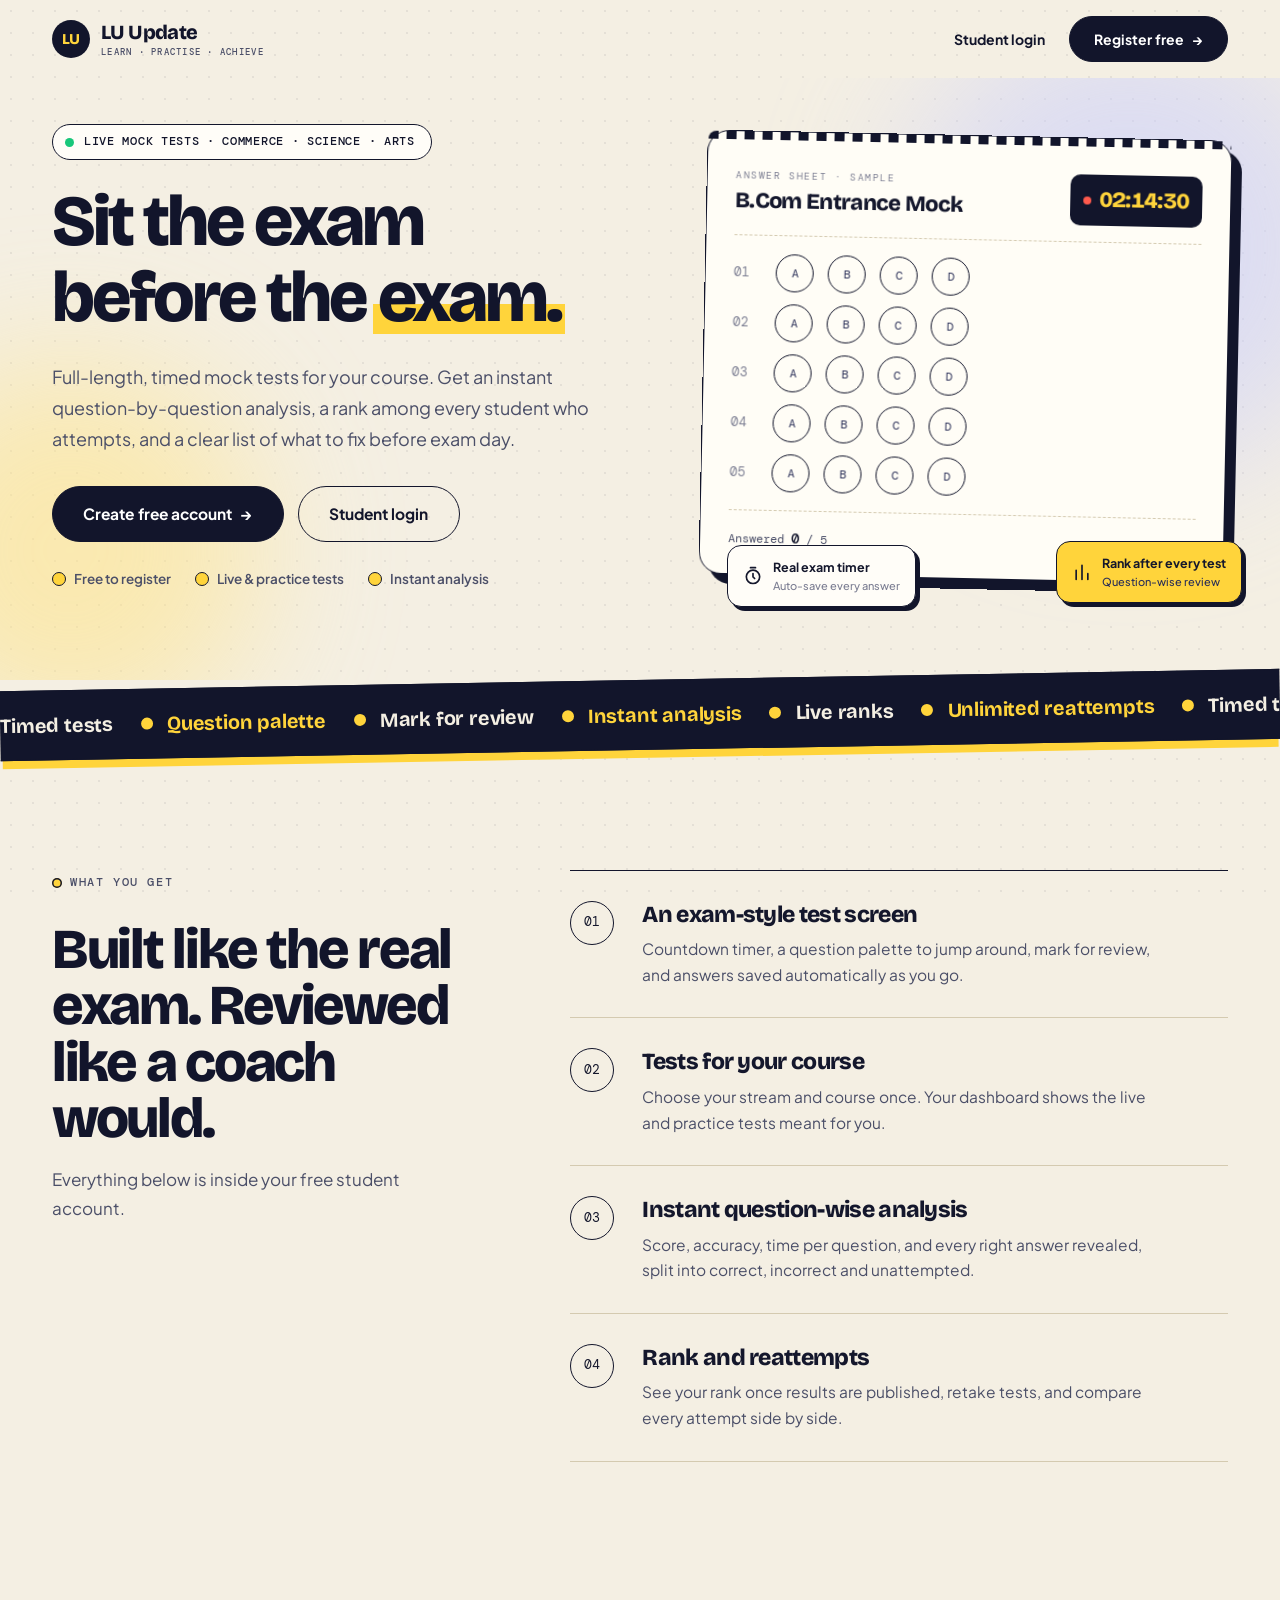
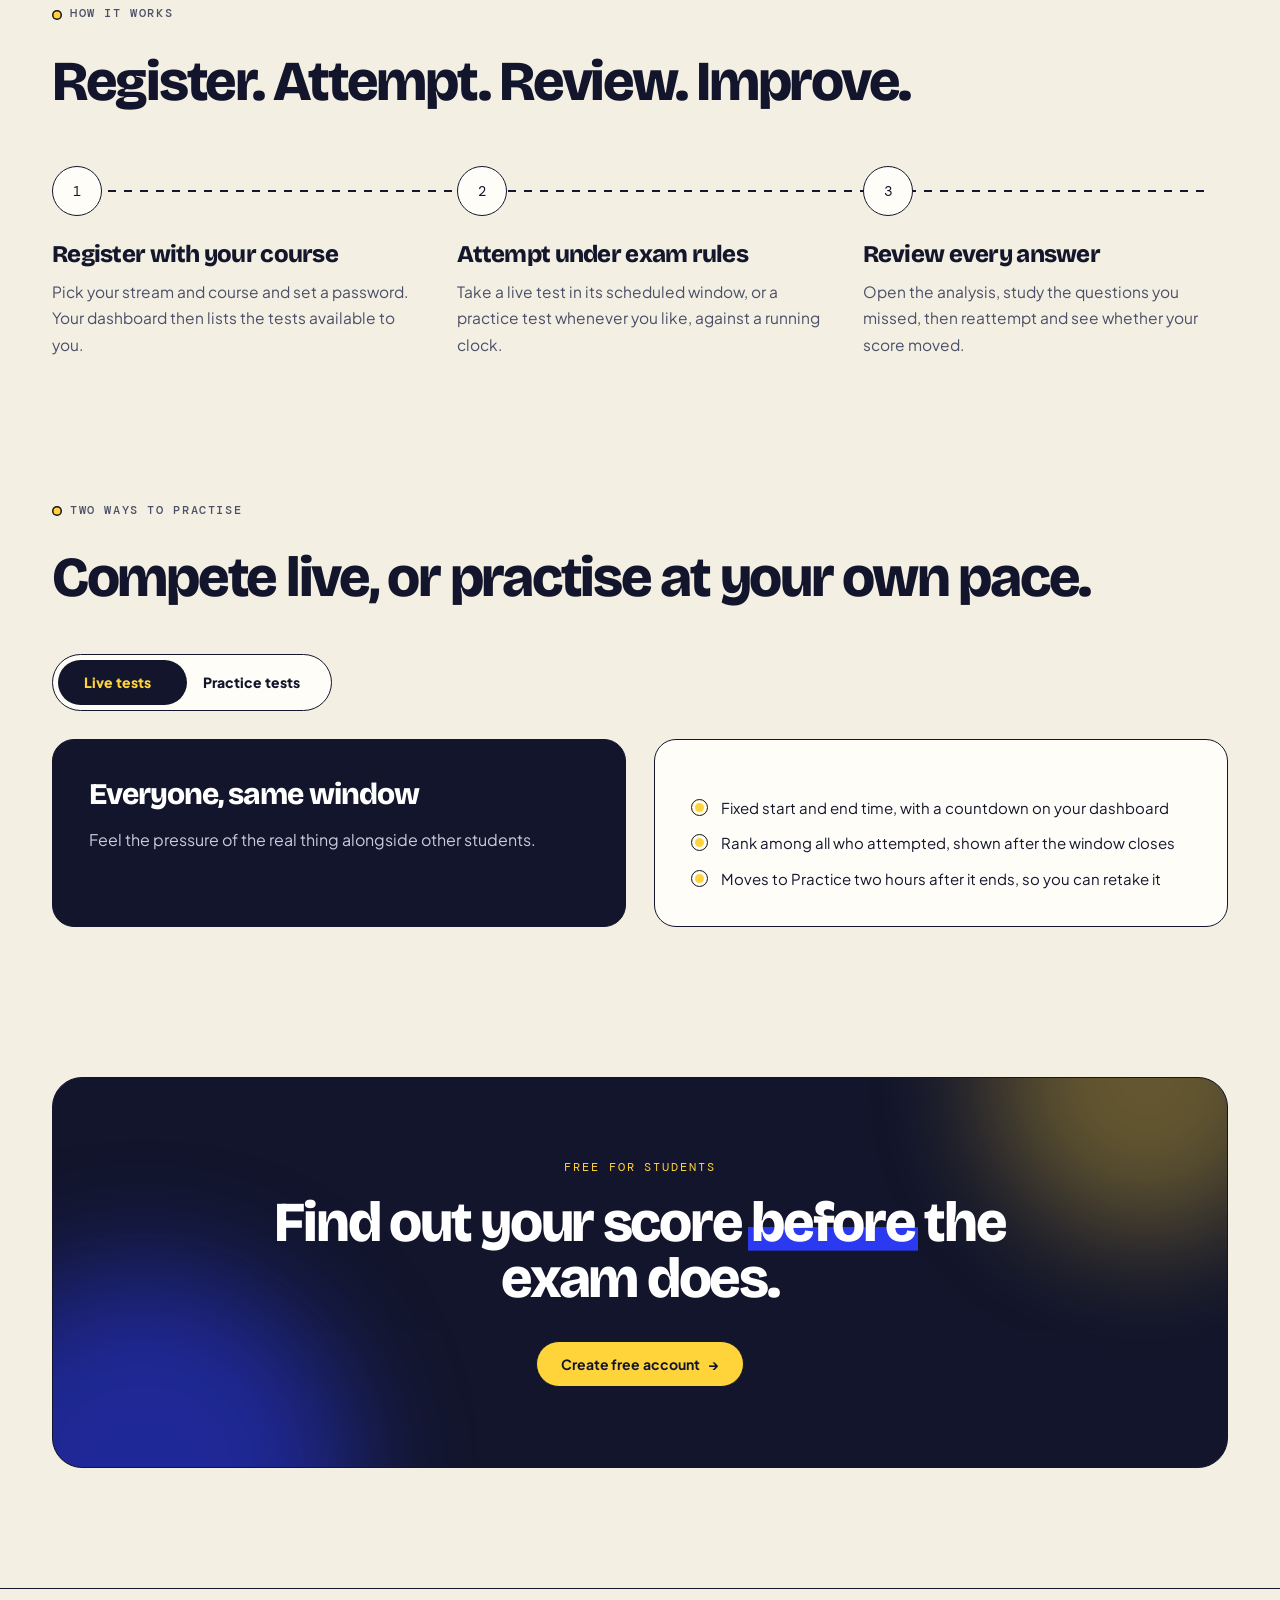
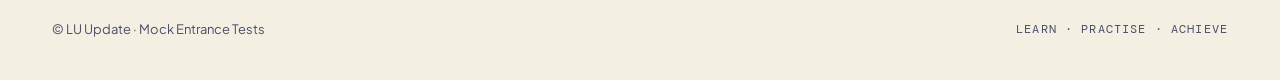
==== commit 60af43ce: "Use lightweight landing page motion script" ====
--- a/index.html
+++ b/index.html
@@ -12,7 +12,7 @@
 <link rel="stylesheet" href="style.css?v=sheet-1">
 <link rel="stylesheet" href="theme.css?v=sheet-1">
 <script>document.documentElement.classList.add("js")</script>
-<script src="motion.js?v=sheet-1" defer></script>
+<script src="motion.js?v=lightweight-20261027-1" defer></script>
 </head>
 <body class="lp2">
 <header class="lp2-header">
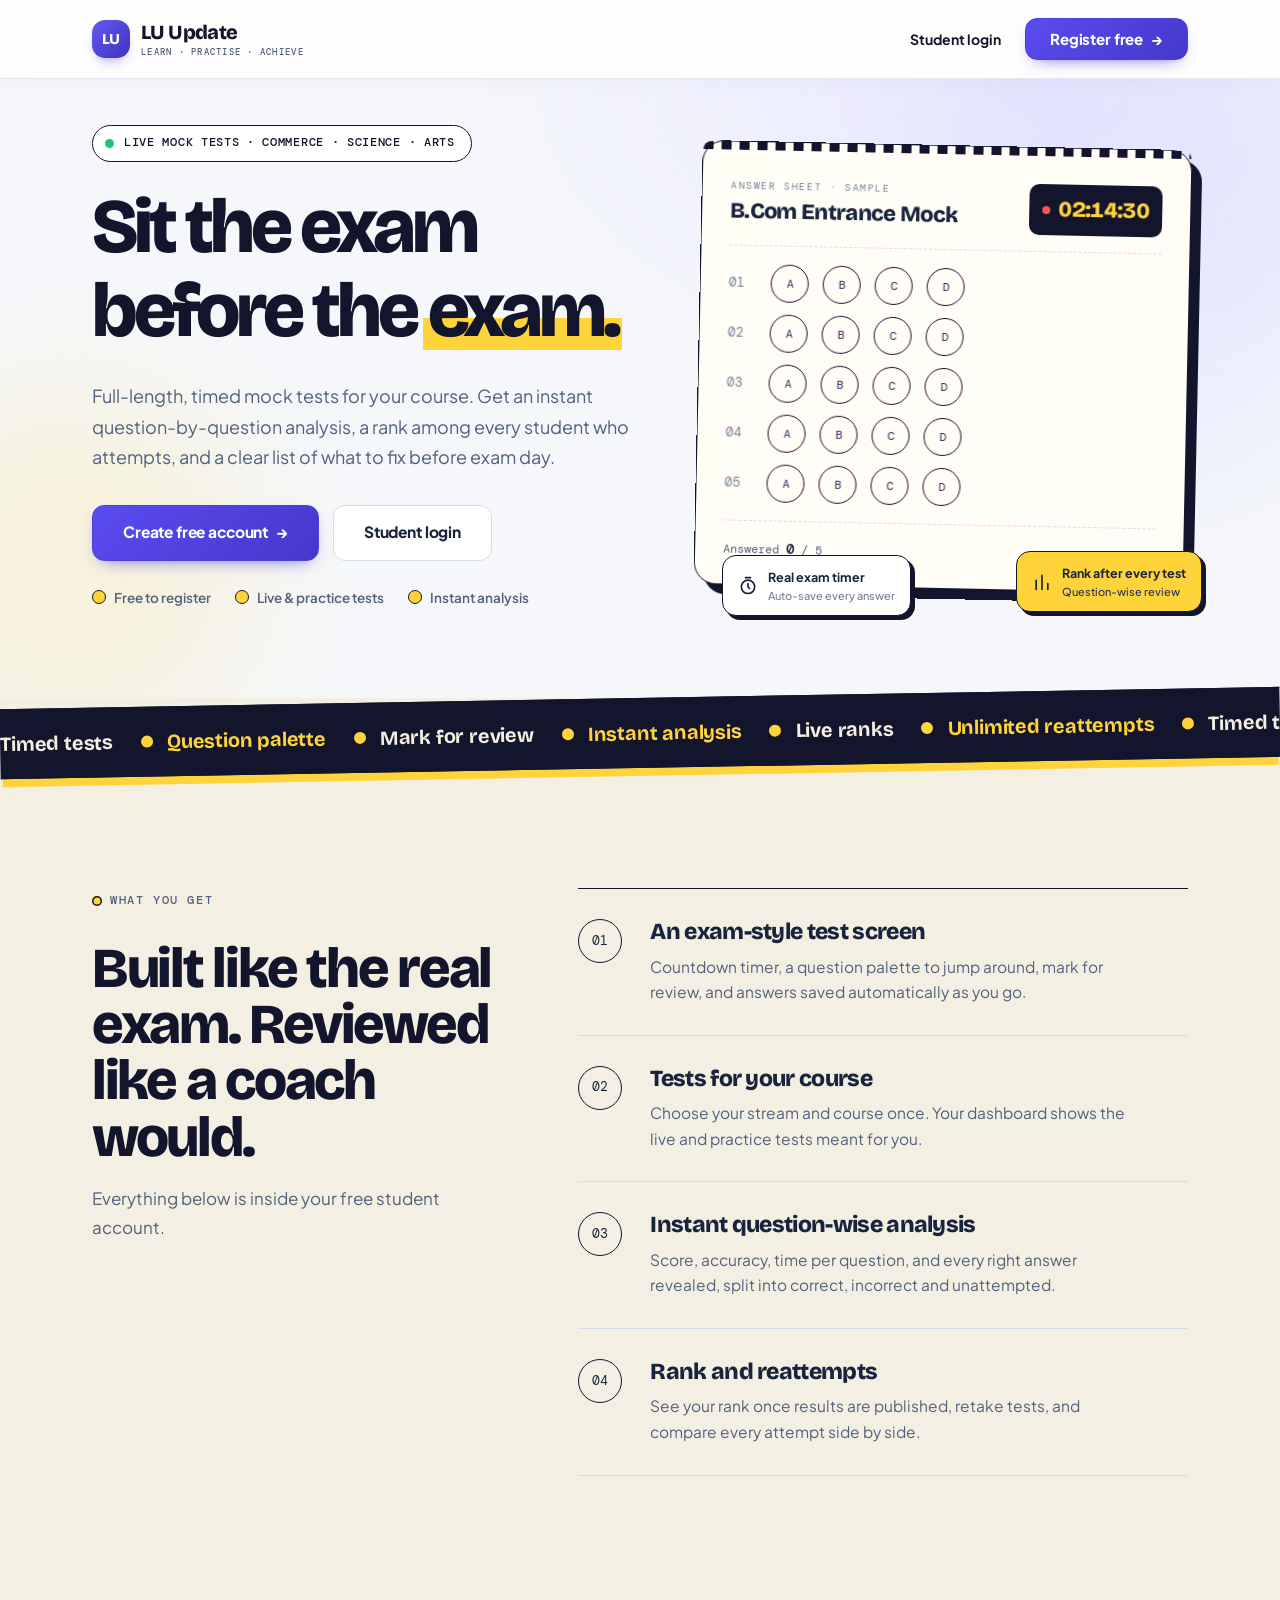
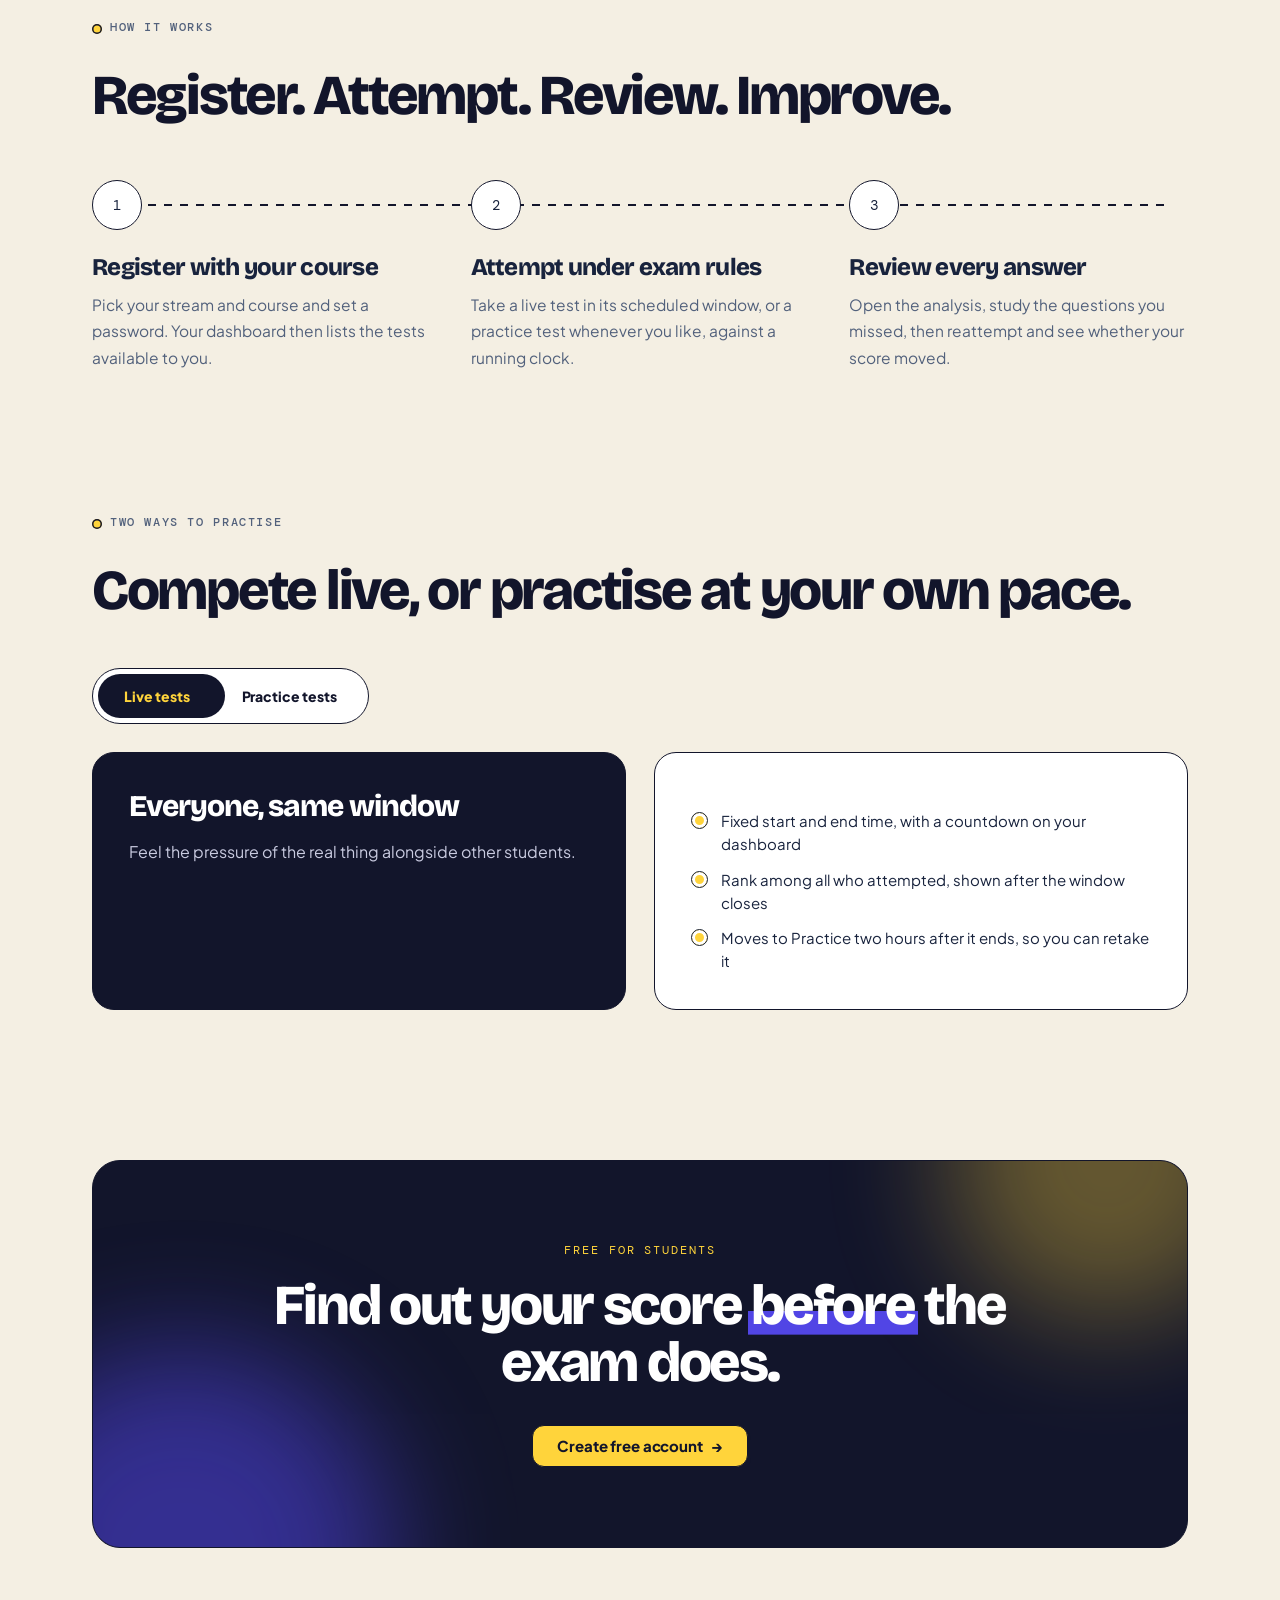
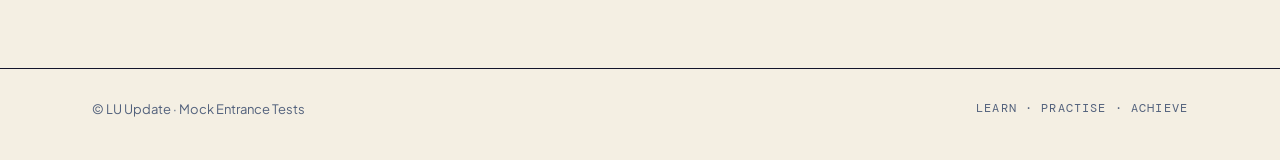
==== commit 9dad581c: "Load refreshed responsive design theme" ====
--- a/index.html
+++ b/index.html
@@ -10,7 +10,7 @@
 <link rel="preconnect" href="https://fonts.gstatic.com" crossorigin>
 <link href="https://fonts.googleapis.com/css2?family=Bricolage+Grotesque:opsz,wght@12..96,500;12..96,700;12..96,800&family=DM+Mono:wght@400;500&family=Plus+Jakarta+Sans:wght@400;500;600;700;800&display=swap" rel="stylesheet">
 <link rel="stylesheet" href="style.css?v=sheet-1">
-<link rel="stylesheet" href="theme.css?v=sheet-1">
+<link rel="stylesheet" href="theme.css?v=responsive-refresh-20261028-1">
 <script>document.documentElement.classList.add("js")</script>
 <script src="motion.js?v=lightweight-20261027-1" defer></script>
 </head>
--- a/style.css
+++ b/style.css
@@ -1002,3 +1002,24 @@
 .analysis-numbers .exam-number.incorrect{background:#ffe4de;border-color:#f97360;color:#9a3412}
 .analysis-numbers .exam-number.unattempted{background:#ede9fe;border-color:#8b5cf6;color:#5b21b6}
 .analysis-numbers .exam-number.current{outline:2px solid #2563eb;outline-offset:2px}
+
+
+/* Question timing and full-screen controls */
+.question-time-taken{display:inline-flex;align-items:center;gap:7px;margin:8px 0 14px;padding:7px 11px;border:1px solid #b7e4df;border-radius:9px;background:#ecfdf9;color:#115e59;font-size:13px;font-weight:800;font-variant-numeric:tabular-nums}
+#exam-fullscreen{min-height:40px;white-space:nowrap}
+#analysis-question-time{margin:10px 0 16px}
+@media(max-width:640px){.exam-top-meta{flex-wrap:wrap;justify-content:flex-end;gap:7px}.question-time-taken{font-size:12px}}
+
+#tab-switch-warning{margin:10px 0;padding:12px 14px;border:1px solid #f59e0b;background:#fffbeb;color:#92400e;border-radius:10px;font-weight:700}
+
+/* Student question bookmarks */
+.bookmark-question.is-bookmarked{background:#fff3cf!important;border-color:#d4a23b!important;color:#704b00!important;font-weight:800}
+.bookmarks-wrap{max-width:1100px;margin:40px auto;padding:0 20px}
+.bookmark-list{display:grid;gap:18px;margin-top:18px}
+.bookmark-card{padding:24px}
+.bookmark-card h2{font-size:19px;line-height:1.55;margin:18px 0}
+.bookmark-card-head,.bookmark-card-actions{display:flex;align-items:center;justify-content:space-between;gap:12px;flex-wrap:wrap}
+.bookmark-options{display:grid;grid-template-columns:repeat(2,minmax(0,1fr));gap:10px;margin:18px 0}
+.bookmark-option{display:flex;gap:9px;padding:12px;border:1px solid var(--line,#e8e4d9);border-radius:10px;background:var(--surface-2,#faf9f5)}
+.bookmark-card-actions{justify-content:flex-start;margin-top:18px}
+@media(max-width:600px){.bookmark-options{grid-template-columns:1fr}.bookmark-card{padding:16px}}
--- a/theme.css
+++ b/theme.css
@@ -581,3 +581,158 @@
 .omr-float.f1{bottom:-28px;left:24px}
 
 .auth-aside h2 em{-webkit-box-decoration-break:clone;box-decoration-break:clone;line-height:1.2}
+
+/* Ensure exam timer/fullscreen controls remain visible over theme styles */
+.exam-top #exam-fullscreen{display:inline-flex;align-items:center;justify-content:center;position:relative;z-index:2}
+.exam-app #question-time-taken,.exam-app #analysis-question-time{display:inline-flex;visibility:visible;opacity:1}
+
+
+/* =====================================================================
+   LU UPDATE — Responsive refresh / visual system v2
+   Visual-only overrides. Existing IDs, application hooks and workflows
+   are intentionally preserved.
+   ===================================================================== */
+:root{
+ --canvas:#f5f7fb;--canvas-2:#edf1f8;--surface:#fff;--surface-2:#f8faff;
+ --line:#e3e8f2;--line-2:#d4dceb;--text:#18233d;--text-2:#52617c;--muted:#74819a;
+ --brand:#5145e5;--brand-600:#4438ca;--brand-700:#382eaa;--brand-100:#e9e7ff;--brand-50:#f4f3ff;
+ --gold:#e7a72e;--ok:#13805c;--bad:#c83e4d;
+ --r-xs:8px;--r-sm:12px;--r-md:16px;--r-lg:22px;--r-xl:28px;
+ --shadow-1:0 2px 8px rgb(31 45 77/.045),0 1px 2px rgb(31 45 77/.035);
+ --shadow-2:0 18px 48px -24px rgb(31 45 77/.22);
+ --font-display:"Bricolage Grotesque",var(--font-ui),system-ui,sans-serif;
+}
+html{scroll-padding-top:84px}
+body{background:var(--canvas);color:var(--text);overflow-wrap:anywhere}
+a{transition:color .18s ease,background .18s ease,border-color .18s ease}
+button,.btn,input,select,textarea{font:inherit}
+button,.btn{min-height:42px;border-radius:12px;font-weight:750;letter-spacing:-.01em;transition:transform .18s ease,box-shadow .18s ease,background .18s ease}
+button:focus-visible,a:focus-visible,input:focus-visible,select:focus-visible,textarea:focus-visible{outline:3px solid #a9a3ff;outline-offset:3px}
+.btn.primary{background:linear-gradient(135deg,#5a4cf0,#4438cb);border:1px solid #4c40d8;color:#fff;box-shadow:0 7px 18px -10px #5145e5}
+.btn.primary:hover{transform:translateY(-1px);box-shadow:0 10px 22px -10px #5145e5}
+.btn.secondary{background:#fff;border:1px solid var(--line-2);color:var(--text)}
+.btn.secondary:hover{background:var(--brand-50);border-color:#c9c5ff}
+input,select,textarea{max-width:100%;border-radius:12px;border:1px solid var(--line-2);background:#fff;color:var(--text);min-height:44px;padding:10px 12px}
+h1,h2,h3,h4{letter-spacing:-.035em;line-height:1.15}
+p{line-height:1.65}
+.exam-card,.student-card,.auth-card,.panel,.card,.admin-card,.bookmark-card,.analysis-chart-card{
+ border:1px solid var(--line)!important;border-radius:20px!important;background:var(--surface)!important;box-shadow:var(--shadow-1)!important
+}
+.exam-status{border-radius:14px}
+.exam-wrap{width:min(1180px,100% - 40px);margin-inline:auto;padding-block:28px 56px}
+.exam-title-row{gap:18px;align-items:flex-start}
+.exam-title-row h1{font-size:clamp(1.75rem,4vw,2.6rem);margin:.15em 0}
+.exam-muted{color:var(--muted)}
+.student-top,.exam-top,.lp2-header{background:rgba(255,255,255,.92)!important;border-bottom:1px solid var(--line)!important;box-shadow:0 3px 20px rgb(31 45 77/.035);backdrop-filter:blur(16px)}
+.student-brand,.exam-brand,.brand{color:var(--text)}
+.student-brand-mark,.brand-bubble,.brand-mark{border-radius:13px!important;background:linear-gradient(135deg,#6458f4,#3d32bf)!important;box-shadow:0 7px 16px -9px #5145e5;color:#fff}
+.student-layout{gap:20px}
+.student-sidebar{border:1px solid var(--line);border-radius:20px;background:#fff;box-shadow:var(--shadow-1)}
+.student-nav{border-radius:12px;min-height:44px}
+.student-nav.active{background:var(--brand-50);color:var(--brand-700);font-weight:800}
+.student-nav:hover{background:#f5f6fc}
+.student-main{min-width:0}
+.student-chip,.lp2-pill,.analysis-chart-badge{border-radius:999px}
+.exam-grid{grid-template-columns:minmax(0,1fr) minmax(240px,310px);gap:20px}
+.exam-question-text{font-size:clamp(1.15rem,2.2vw,1.55rem);line-height:1.5}
+.exam-option,.analysis-choice{border:1px solid var(--line)!important;border-radius:14px!important;background:#fff;min-width:0;overflow-wrap:anywhere}
+.exam-option:hover{border-color:#b8b2ff!important;background:#f8f7ff}
+.exam-option:has(input:checked){border-color:#9c95ff!important;background:var(--brand-50)}
+.exam-number{border-radius:10px!important;min-width:38px;min-height:38px}
+.bookmark-question.is-bookmarked{background:#fff7df!important;border-color:#f0c76d!important;color:#815500!important}
+.bookmarks-wrap{max-width:1000px}
+.bookmark-list{display:grid;gap:16px}
+.analysis-stats{gap:12px}
+.analysis-stat{border:1px solid var(--line);border-radius:14px;background:#fff;padding:16px;min-width:0}
+.analysis-stat strong{overflow-wrap:anywhere}
+.lp2-wrap{width:min(1160px,100% - 40px)}
+.lp2-hero{overflow:hidden}
+.lp2-hero-grid{gap:clamp(24px,5vw,64px)}
+.lp2 h1{font-size:clamp(2.35rem,6vw,4.8rem);line-height:1.02;letter-spacing:-.055em}
+.lp2-hero,.auth-page{background:radial-gradient(ellipse at 80% 0%,#e9e8ff 0%,transparent 38%),var(--canvas)}
+.lp2-blob{opacity:.25}
+.auth-shell{border:1px solid var(--line);border-radius:26px;overflow:hidden;box-shadow:var(--shadow-2);background:#fff}
+.auth-aside{background:linear-gradient(150deg,#191f47,#3431a0 85%)!important}
+.auth-main{background:#fff}
+table{max-width:100%;border-collapse:separate;border-spacing:0}
+th{font-size:.78rem;text-transform:uppercase;letter-spacing:.05em;color:var(--muted)}
+td,th{padding:12px 14px;border-bottom:1px solid var(--line);text-align:left}
+tr:last-child td{border-bottom:0}
+img,svg,video,canvas{max-width:100%}
+:where(.student-main,.exam-card,.auth-main,.admin-main,.lp2-wrap,.bookmarks-wrap)>*:first-child{min-width:0}
+@media(max-width:900px){
+ .exam-grid{grid-template-columns:minmax(0,1fr)}
+ .exam-question-panel{order:2}
+ .student-layout{grid-template-columns:minmax(0,1fr)!important}
+ .student-sidebar{z-index:20}
+ .lp2-hero-grid{grid-template-columns:minmax(0,1fr)!important}
+ .lp2-hero-grid>*{min-width:0}
+ .auth-shell{grid-template-columns:minmax(0,1fr)!important}
+ .auth-aside{padding:28px!important}
+}
+@media(max-width:680px){
+ html{scroll-padding-top:68px}
+ body{font-size:14px}
+ .student-top,.exam-top{min-height:60px;padding:10px 12px;gap:8px}
+ .student-brand{font-size:.92rem;gap:8px}
+ .student-brand small{font-size:.58rem}
+ .student-top-actions{gap:6px}
+ .student-top-actions .btn,.exam-top .btn{padding:8px 10px;min-height:38px;font-size:.78rem}
+ .student-online{display:none}
+ .student-layout{display:block!important;padding:12px!important}
+ .student-sidebar{width:100%;max-width:none;margin:0 0 14px;position:relative;top:auto;padding:10px}
+ .student-sidebar .student-nav-title{font-size:.68rem}
+ .student-sidebar .student-nav{display:inline-flex;width:auto;max-width:100%;margin:3px;padding:8px 10px;min-height:38px;font-size:.8rem}
+ .student-main{width:100%;min-width:0}
+ .exam-wrap{width:calc(100% - 24px);padding:18px 0 36px}
+ .exam-title-row{display:flex;flex-direction:column;gap:10px}
+ .exam-title-row h1{font-size:1.8rem}
+ .exam-grid{display:grid;grid-template-columns:minmax(0,1fr);gap:12px}
+ .exam-card{padding:16px!important;border-radius:16px!important}
+ .exam-actions{display:grid;grid-template-columns:repeat(2,minmax(0,1fr));gap:8px}
+ .exam-actions .btn{width:100%;min-width:0;padding:9px 8px;font-size:.82rem;white-space:normal}
+ .exam-options{gap:9px}
+ .exam-option{padding:12px!important;align-items:flex-start}
+ .exam-option input{flex:0 0 auto;margin-top:4px}
+ .exam-question-panel{width:100%;min-width:0}
+ .exam-number-grid,.analysis-numbers{grid-template-columns:repeat(6,minmax(0,1fr))!important;gap:6px!important}
+ .exam-number{min-width:0;width:100%;min-height:36px;padding:0}
+ .exam-top-meta{gap:6px;flex-wrap:wrap;justify-content:flex-end}
+ #save-status{display:none}
+ .exam-clock{font-size:1rem!important}
+ .lp2-wrap{width:calc(100% - 28px)}
+ .lp2-header .lp2-wrap{min-height:64px}
+ .lp2-nav{gap:8px}
+ .lp2-nav .link{font-size:.8rem}
+ .lp2-nav .btn{padding:9px 11px;font-size:.8rem}
+ .lp2-hero{padding-block:36px!important}
+ .lp2 h1{font-size:clamp(2.25rem,12vw,3.6rem)}
+ .lp2-hero-grid{gap:22px}
+ .lp2 section{padding-inline:0}
+ .auth-shell{display:flex;flex-direction:column;margin:12px;border-radius:18px}
+ .auth-aside{padding:22px!important}
+ .auth-main{padding:22px!important}
+ .analysis-stats{grid-template-columns:repeat(2,minmax(0,1fr))!important}
+ .analysis-insights{grid-template-columns:minmax(0,1fr)!important}
+ .analysis-grid{grid-template-columns:minmax(0,1fr)!important}
+ .analysis-history{overflow-x:auto;max-width:100%}
+ .analysis-history table{min-width:680px}
+ .analysis-stat{padding:12px}
+ .analysis-stat strong{font-size:1.1rem}
+ .bookmarks-wrap .exam-title-row{align-items:flex-start}
+ .bookmark-card{padding:14px!important}
+ table{display:block;overflow-x:auto;white-space:nowrap}
+ .admin-main,.admin-content,.admin-layout{min-width:0;max-width:100%;overflow-x:hidden}
+ input,select,textarea{font-size:16px;max-width:100%}
+}
+@media(max-width:390px){
+ .student-brand small{display:none}
+ .student-brand-mark{width:34px;height:34px}
+ .exam-actions{grid-template-columns:minmax(0,1fr)}
+ .exam-number-grid,.analysis-numbers{grid-template-columns:repeat(5,minmax(0,1fr))!important}
+ .lp2-nav .link{display:none}
+ .analysis-stats{grid-template-columns:minmax(0,1fr)!important}
+}
+@media(prefers-reduced-motion:reduce){
+ *,*::before,*::after{scroll-behavior:auto!important;animation-duration:.01ms!important;animation-iteration-count:1!important;transition-duration:.01ms!important}
+}
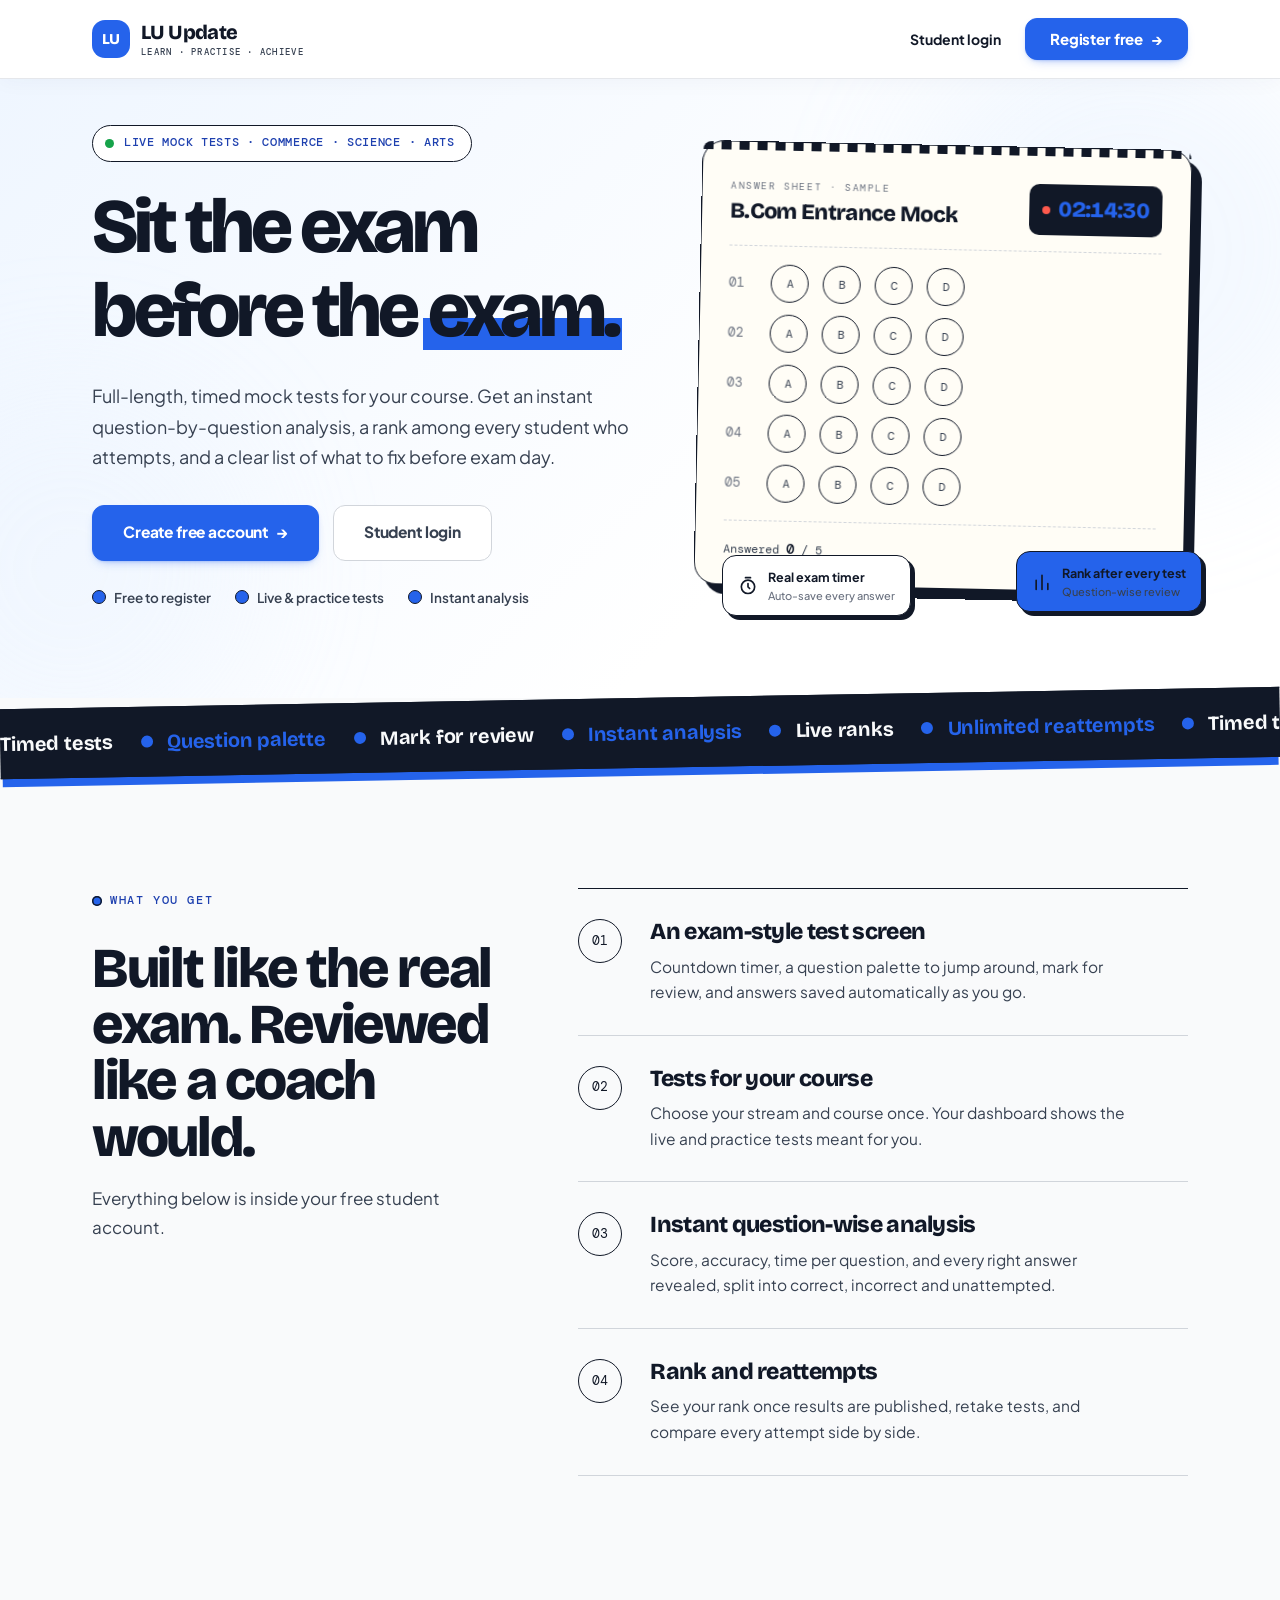
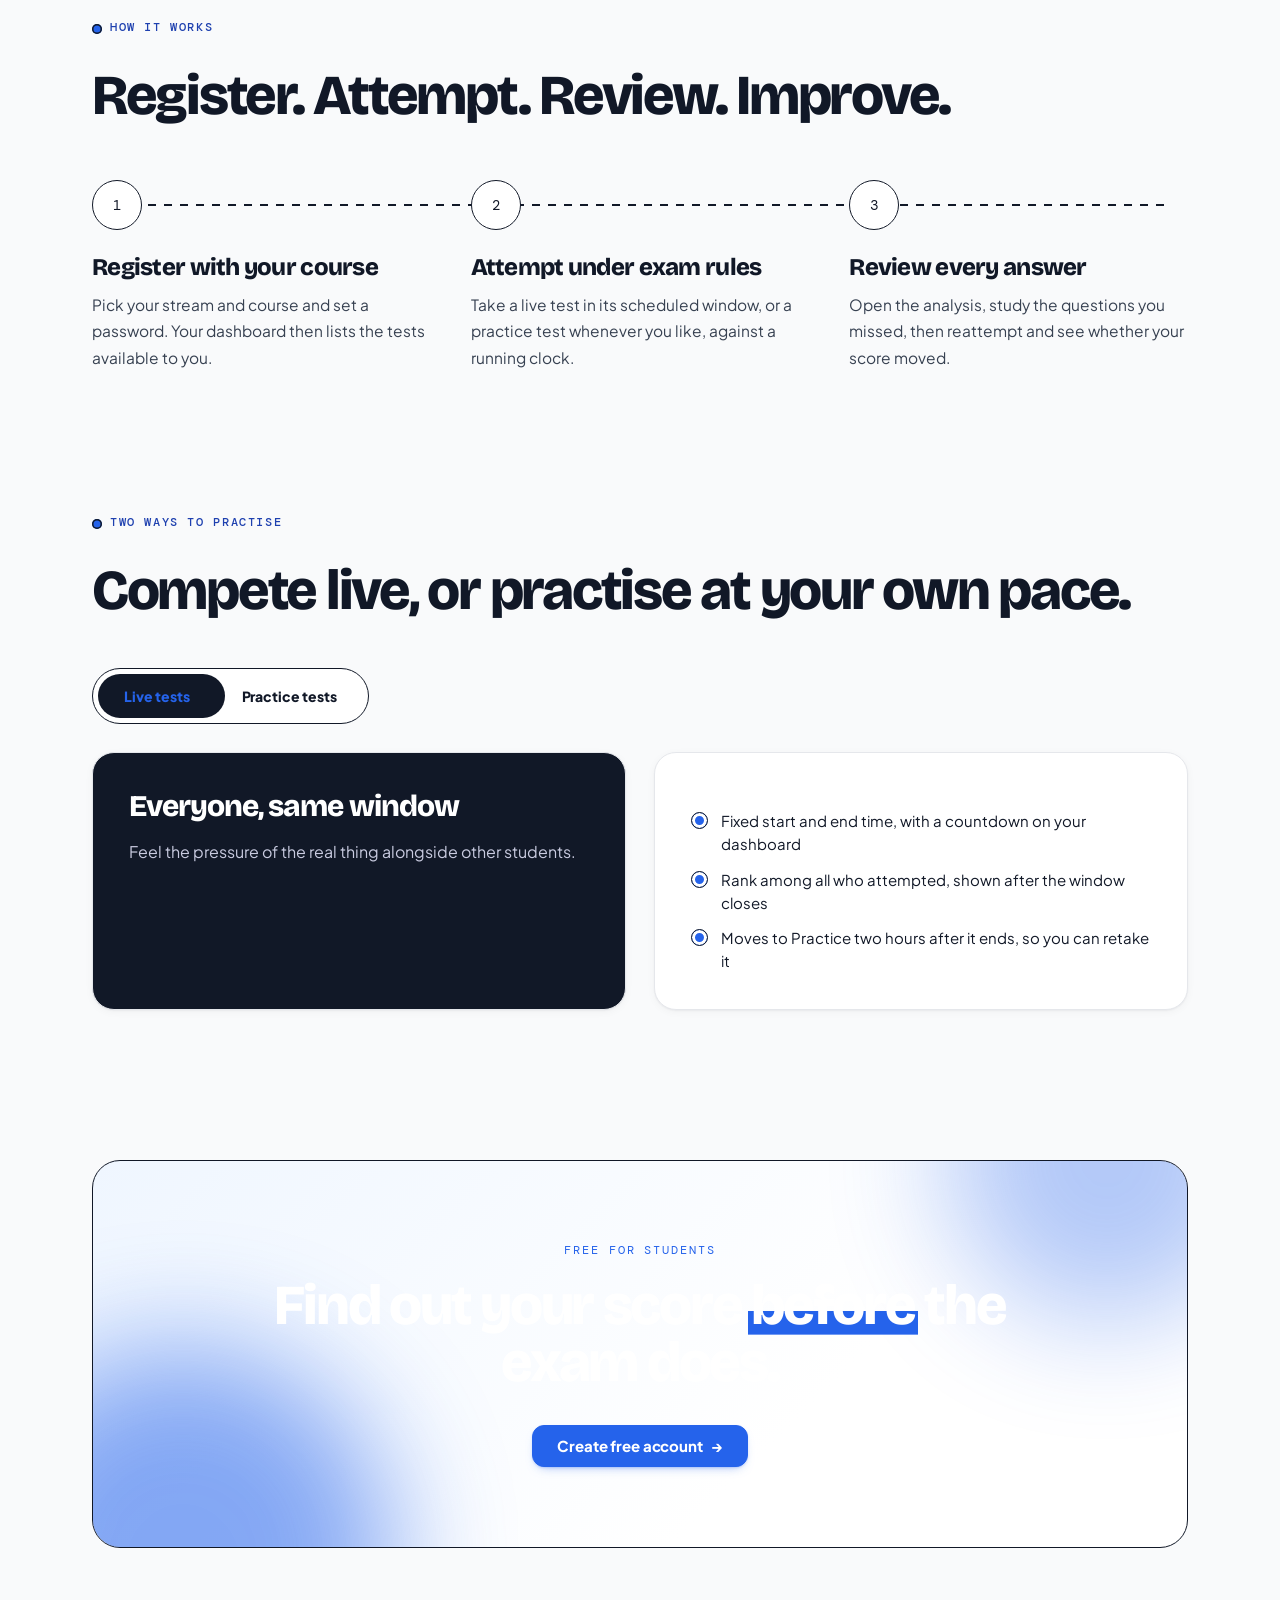
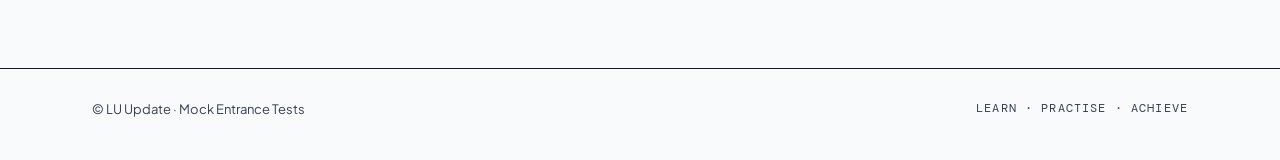
==== commit 6f3a73ad: "Apply LU Update blue design system across site" ====
--- a/index.html
+++ b/index.html
@@ -11,6 +11,7 @@
 <link href="https://fonts.googleapis.com/css2?family=Bricolage+Grotesque:opsz,wght@12..96,500;12..96,700;12..96,800&family=DM+Mono:wght@400;500&family=Plus+Jakarta+Sans:wght@400;500;600;700;800&display=swap" rel="stylesheet">
 <link rel="stylesheet" href="style.css?v=sheet-1">
 <link rel="stylesheet" href="theme.css?v=responsive-refresh-20261028-1">
+<link rel="stylesheet" href="brand-system.css?v=blue-20261105-1">
 <script>document.documentElement.classList.add("js")</script>
 <script src="motion.js?v=lightweight-20261027-1" defer></script>
 </head>
--- a/theme.css
+++ b/theme.css
@@ -736,3 +736,144 @@
 @media(prefers-reduced-motion:reduce){
  *,*::before,*::after{scroll-behavior:auto!important;animation-duration:.01ms!important;animation-iteration-count:1!important;transition-duration:.01ms!important}
 }
+
+
+/* LU Update student dashboard: preparation command centre */
+.dash-welcome{display:grid;grid-template-columns:minmax(0,1.45fr) minmax(260px,.8fr);gap:24px;position:relative;overflow:hidden;padding:clamp(24px,3.5vw,42px);border-radius:26px;background:linear-gradient(125deg,#111a3b 0%,#202b5c 58%,#3a3d82 100%);color:#fff;box-shadow:0 18px 42px rgba(21,31,75,.18);isolation:isolate}
+.dash-welcome:before{content:"";position:absolute;width:330px;height:330px;border:1px solid rgba(255,255,255,.1);border-radius:50%;right:24%;top:-220px;box-shadow:0 0 0 32px rgba(255,255,255,.025),0 0 0 72px rgba(255,255,255,.02);z-index:-1}
+.dash-welcome-main{min-width:0;display:flex;align-items:flex-start;flex-direction:column}
+.dash-kicker,.dash-section-eyebrow{font-size:10px;font-weight:800;letter-spacing:.16em;text-transform:uppercase}
+.dash-kicker{display:flex;align-items:center;gap:9px;color:#c3caff;margin-bottom:20px}
+.dash-kicker-dot{width:7px;height:7px;background:#85e6c1;border-radius:50%;box-shadow:0 0 0 5px rgba(133,230,193,.12)}
+.dash-welcome h1{font-family:"Bricolage Grotesque","Plus Jakarta Sans",sans-serif;font-size:clamp(30px,4vw,46px);line-height:1.08;letter-spacing:-.04em;color:#fff;margin:0 0 14px;max-width:600px}
+.dash-welcome-main>p{font-size:14px;line-height:1.8;color:#d5daf0;max-width:540px;margin:0}
+.dash-course-tags{display:flex;gap:9px;flex-wrap:wrap;margin-top:22px}
+.dash-course-tags>span{padding:8px 11px;border:1px solid rgba(255,255,255,.17);background:rgba(255,255,255,.08);border-radius:999px;color:#f1f3ff;font-size:11px;font-weight:700;max-width:100%;overflow-wrap:anywhere}
+.dash-welcome-actions{display:flex;align-items:center;gap:20px;flex-wrap:wrap;margin-top:27px}
+.dash-primary-action{display:inline-flex;align-items:center;gap:24px;padding:13px 17px;background:#b8f5dc;color:#132a37;border-radius:12px;font-weight:800;font-size:12px;text-decoration:none;transition:transform .2s,box-shadow .2s}
+.dash-primary-action:hover{transform:translateY(-2px);box-shadow:0 8px 22px rgba(0,0,0,.18)}
+.dash-primary-action span{font-size:18px}
+.dash-text-action{font-size:12px;font-weight:700;color:#e2e6ff;text-decoration:none}
+.dash-focus-card{position:relative;overflow:hidden;align-self:stretch;min-width:0;padding:22px;border:1px solid rgba(255,255,255,.16);border-radius:20px;background:linear-gradient(145deg,rgba(255,255,255,.13),rgba(255,255,255,.055));display:flex;flex-direction:column;justify-content:center;backdrop-filter:blur(10px)}
+.dash-focus-top{display:flex;justify-content:space-between;align-items:center;gap:10px;margin-bottom:28px}
+.dash-focus-symbol{display:grid;place-items:center;width:35px;height:35px;border-radius:11px;background:rgba(184,245,220,.15);color:#b8f5dc;font-size:21px}
+.dash-focus-label{display:flex;align-items:center;gap:7px;color:#b8f5dc;font-size:9px;letter-spacing:.12em;font-weight:800}
+.dash-focus-caption{font-size:9px;letter-spacing:.14em;color:#c7ccef;font-weight:800;margin-bottom:8px}
+.dash-focus-card>strong{font-family:"Bricolage Grotesque",sans-serif;font-size:clamp(19px,2.1vw,25px);line-height:1.25;color:#fff;max-width:320px;overflow-wrap:anywhere}
+.dash-focus-card>p{font-size:11px;line-height:1.7;color:#d4d8f0;margin:10px 0 17px;max-width:300px}
+.dash-focus-card>a{position:relative;z-index:1;color:#b8f5dc;font-weight:800;font-size:11px;text-decoration:none}
+.dash-focus-decoration{position:absolute;right:-7px;bottom:-40px;font-family:"Bricolage Grotesque",sans-serif;font-size:130px;font-weight:800;color:rgba(255,255,255,.035);pointer-events:none}
+.dash-section-heading{display:flex;justify-content:space-between;align-items:flex-end;gap:16px;margin:30px 0 14px}
+.dash-section-heading h2{font-family:"Bricolage Grotesque",sans-serif;font-size:22px;letter-spacing:-.035em;margin:5px 0 0;color:#17213d}
+.dash-section-eyebrow{color:#7883a4}
+.dash-live-note{display:flex;align-items:center;gap:8px;color:#7883a4;font-size:10px;font-weight:700}
+.dash-live-note i{width:7px;height:7px;background:#53c6a0;border-radius:50%;display:inline-block}
+.dash-stats{gap:13px}
+.dash-stat-card{padding:17px 18px 19px!important;border:1px solid #e8ebf5!important;border-radius:17px!important;background:#fff!important;box-shadow:0 4px 16px rgba(25,37,78,.035)!important;min-width:0;transition:transform .18s,border-color .18s,box-shadow .18s}
+.dash-stat-card:hover{transform:translateY(-3px);border-color:#d4d9f4!important;box-shadow:0 12px 26px rgba(25,37,78,.08)!important}
+.dash-stat-top{display:flex;align-items:center;justify-content:space-between;gap:8px;margin-bottom:18px}
+.dash-stat-icon{display:grid;place-items:center;width:34px;height:34px;border-radius:11px;font-size:18px;font-weight:800}
+.dash-violet{background:#efedff;color:#6554d9}.dash-mint{background:#e4f9f0;color:#168760}.dash-blue{background:#e8f2ff;color:#3478d4}.dash-amber{background:#fff2d8;color:#b87a16}
+.dash-stat-tag{font-size:8px;letter-spacing:.1em;font-weight:800;color:#929ab3}
+.dash-stat-card>span{font-size:11px!important;color:#6c7591!important;font-weight:700}
+.dash-stat-card>strong{display:block;font-family:"Bricolage Grotesque",sans-serif;font-size:31px!important;letter-spacing:-.045em;color:#17213d!important;line-height:1.2;margin:7px 0 5px}
+.dash-stat-card>small{font-size:10px!important;color:#929ab3!important;line-height:1.5}
+.dash-quick-actions{display:grid;grid-template-columns:repeat(4,minmax(0,1fr));gap:12px;margin:17px 0 29px}
+.dash-quick-link{display:flex;align-items:center;gap:11px;min-width:0;padding:14px 13px;border:1px solid #e7eaf4;border-radius:15px;background:#fff;text-decoration:none;color:#17213d;transition:transform .18s,border-color .18s,box-shadow .18s}
+.dash-quick-link:hover{transform:translateY(-2px);border-color:#cbd2f1;box-shadow:0 10px 24px rgba(25,37,78,.07)}
+.dash-quick-icon{display:grid;place-items:center;flex:0 0 36px;width:36px;height:36px;border-radius:11px;background:#efedff;color:#6554d9;font-size:18px;font-weight:800}
+.dash-quick-green{background:#e4f9f0;color:#168760}.dash-quick-orange{background:#fff1e4;color:#c76b26}.dash-quick-blue{background:#e8f2ff;color:#3478d4}
+.dash-quick-link>span:nth-child(2){display:flex;flex-direction:column;gap:4px;min-width:0}
+.dash-quick-link strong{font-size:11px;font-weight:800;line-height:1.35}
+.dash-quick-link small{font-size:9px;line-height:1.4;color:#8a93ad}
+.dash-quick-link>b{margin-left:auto;color:#8a93ad;font-size:16px}
+.dash-content-grid{gap:18px;align-items:start}
+.dash-panel{border:1px solid #e7eaf4!important;border-radius:20px!important;padding:22px!important;box-shadow:0 5px 20px rgba(25,37,78,.035)!important;background:#fff!important}
+.dash-panel .student-panel-head{align-items:flex-start;gap:12px;margin-bottom:19px}
+.dash-panel .student-panel-head h2{font-family:"Bricolage Grotesque",sans-serif;font-size:20px;letter-spacing:-.035em;color:#17213d;margin:5px 0 6px}
+.dash-panel .student-panel-head p{font-size:11px;line-height:1.6;color:#8992aa;margin:0}
+.dash-panel .student-panel-link{font-size:10px;white-space:nowrap;text-decoration:none;font-weight:800;color:#6554d9}
+.dash-panel .student-panel-link span{font-size:15px}
+.dash-panel .overview-test-row{display:flex;align-items:center;gap:12px;padding:13px 0;border-bottom:1px solid #f0f1f7}
+.dash-panel .overview-test-row:last-child{border-bottom:0}
+.dash-panel .overview-test-icon{display:grid;place-items:center;flex:0 0 38px;width:38px;height:38px;border-radius:12px;background:#f0efff;font-size:15px}
+.dash-panel .overview-test-info{min-width:0;flex:1}
+.dash-panel .overview-test-info strong{display:block;font-size:11px;line-height:1.45;color:#202945;overflow-wrap:anywhere}
+.dash-panel .overview-test-info small{display:block;font-size:9px;line-height:1.6;color:#8b94ab;margin-top:4px}
+.dash-panel .overview-action{border:0;border-radius:9px;padding:9px 12px;background:#222b5d;color:white;font-size:10px;font-weight:800;white-space:nowrap;cursor:pointer}
+.dash-panel .overview-action:disabled{background:#eef0f6;color:#9ba2b6;cursor:not-allowed}
+.dash-panel .overview-result-row{display:flex;align-items:center;gap:12px;padding:10px 0;border-bottom:1px solid #f0f1f7}
+.dash-panel .overview-result-row:last-child{border-bottom:0}
+.dash-panel .result-ring{width:43px;height:43px;flex:0 0 43px;border:4px solid #e7e4ff;border-top-color:#6c5ce7;border-right-color:#6c5ce7;border-radius:50%;display:grid;place-items:center}
+.dash-panel .result-ring b{font-size:10px;color:#403a83}
+.dash-panel .results-mini-chart{min-height:105px;margin-top:12px;border-top:1px solid #f0f1f7;padding-top:13px}
+.dash-panel .result-bar-wrap small{font-size:8px;color:#8992aa}
+.dash-practice-panel{margin-top:18px}
+.dash-practice-panel .practice-overview-grid{display:grid;grid-template-columns:repeat(2,minmax(0,1fr));gap:10px}
+.dash-practice-panel .practice-overview-item{display:flex;align-items:center;gap:10px;min-width:0;padding:14px;border:1px solid #edf0f7;border-radius:13px;background:#fafbff}
+.dash-practice-panel .practice-overview-item>span{display:grid;place-items:center;flex:0 0 34px;height:34px;border-radius:10px;background:#efedff}
+.dash-practice-panel .practice-overview-item>div{min-width:0;flex:1}
+.dash-practice-panel .practice-overview-item strong{display:block;font-size:10px;line-height:1.45;overflow-wrap:anywhere}
+.dash-practice-panel .practice-overview-item small{display:block;font-size:9px;color:#8992aa;margin-top:4px}
+.dash-practice-panel .practice-overview-item a{font-size:9px;font-weight:800;color:#6554d9;text-decoration:none;white-space:nowrap}
+.dash-study-nudge{display:flex;align-items:center;gap:14px;margin-top:18px;padding:18px 20px;border:1px solid #dcefe7;border-radius:16px;background:linear-gradient(100deg,#f0fbf6,#f7fbff)}
+.dash-nudge-icon{display:grid;place-items:center;flex:0 0 38px;width:38px;height:38px;border-radius:12px;background:#d9f5e8;color:#19835e;font-size:20px}
+.dash-study-nudge>div{min-width:0;flex:1}
+.dash-study-nudge strong{font-size:12px;color:#1b4b3c}
+.dash-study-nudge p{font-size:10px;line-height:1.7;color:#638173;margin:5px 0 0}
+.dash-study-nudge>a{font-size:10px;font-weight:800;color:#19835e;text-decoration:none;white-space:nowrap}
+@media(max-width:1050px){.dash-quick-actions{grid-template-columns:repeat(2,minmax(0,1fr))}.dash-welcome{grid-template-columns:minmax(0,1.2fr) minmax(230px,.8fr)}}
+@media(max-width:760px){.dash-welcome{grid-template-columns:1fr;padding:25px 21px;gap:22px;border-radius:21px}.dash-focus-card{padding:18px}.dash-focus-top{margin-bottom:17px}.dash-focus-card>strong{font-size:23px}.dash-section-heading{align-items:flex-start;flex-direction:column;gap:8px;margin-top:25px}.dash-section-heading h2{font-size:20px}.dash-stats{grid-template-columns:repeat(2,minmax(0,1fr))!important}.dash-stat-card{padding:14px!important}.dash-stat-top{margin-bottom:13px}.dash-stat-card>strong{font-size:27px!important}.dash-quick-actions{gap:9px;margin:13px 0 22px}.dash-quick-link{padding:12px 10px;gap:9px}.dash-quick-link small{font-size:8px}.dash-panel{padding:17px!important}.dash-content-grid{grid-template-columns:1fr!important}.dash-practice-panel .practice-overview-grid{grid-template-columns:1fr}.dash-study-nudge{align-items:flex-start;flex-wrap:wrap;padding:15px}.dash-study-nudge>div{flex:1 1 calc(100% - 60px)}.dash-study-nudge>a{margin-left:52px}}
+@media(max-width:420px){.dash-welcome{padding:21px 16px}.dash-welcome h1{font-size:30px}.dash-welcome-main>p{font-size:12px}.dash-course-tags>span{font-size:9px}.dash-welcome-actions{gap:13px}.dash-primary-action{padding:12px 13px;gap:12px;font-size:11px}.dash-text-action{font-size:10px}.dash-quick-actions{grid-template-columns:1fr}.dash-quick-link{padding:11px 13px}.dash-quick-link small{font-size:9px}.dash-panel .overview-test-row{align-items:flex-start;flex-wrap:wrap}.dash-panel .overview-action{margin-left:50px}.dash-panel .student-panel-head{flex-wrap:wrap}.dash-study-nudge>a{margin-left:0}}
+@media(prefers-reduced-motion:reduce){.dash-stat-card,.dash-quick-link,.dash-primary-action{transition:none}}
+
+
+/* Dashboard refinement pass: tighten hierarchy, spacing and mobile behaviour */
+#view-overview{max-width:1440px;margin-inline:auto}
+.dash-welcome{padding:clamp(25px,3vw,38px);gap:clamp(18px,2.4vw,30px);border:1px solid rgba(255,255,255,.08);box-shadow:0 20px 48px rgba(19,28,65,.16)}
+.dash-welcome:after{content:"";position:absolute;inset:auto auto -110px -90px;width:250px;height:250px;border-radius:50%;background:radial-gradient(circle,rgba(125,145,255,.13),transparent 70%);pointer-events:none;z-index:-1}
+.dash-kicker{margin-bottom:17px;font-size:9px}
+.dash-welcome h1{max-width:540px;font-size:clamp(29px,3.4vw,41px);line-height:1.12;letter-spacing:-.045em}
+.dash-welcome-main>p{font-size:13px;max-width:460px}
+.dash-course-tags{margin-top:19px}
+.dash-course-tags>span{padding:7px 10px;font-size:10px}
+.dash-welcome-actions{margin-top:24px}
+.dash-primary-action{min-height:44px;padding:12px 15px;border-radius:10px}
+.dash-focus-card{padding:clamp(18px,2vw,24px);border-radius:17px;background:linear-gradient(145deg,rgba(255,255,255,.12),rgba(255,255,255,.045))}
+.dash-focus-card>p{max-width:260px}
+.dash-section-heading{margin:27px 0 13px}
+.dash-section-heading h2{font-size:21px}
+.dash-live-note{font-size:9px}
+.dash-stats{gap:12px}
+.dash-stat-card{padding:15px 16px 16px!important;border-radius:15px!important}
+.dash-stat-top{margin-bottom:14px}
+.dash-stat-icon{width:32px;height:32px;border-radius:10px}
+.dash-stat-card>strong{font-size:29px!important}
+.dash-quick-actions{gap:10px;margin:14px 0 24px}
+.dash-quick-link{padding:12px;border-radius:13px;gap:10px}
+.dash-quick-icon{flex-basis:33px;width:33px;height:33px;border-radius:10px;font-size:16px}
+.dash-quick-link strong{font-size:10px}
+.dash-quick-link small{font-size:9px}
+.dash-panel{padding:20px!important;border-radius:17px!important}
+.dash-panel .student-panel-head{margin-bottom:14px}
+.dash-panel .student-panel-head h2{font-size:19px}
+.dash-panel .overview-test-row{gap:10px;padding:12px 0}
+.dash-panel .overview-test-icon{flex-basis:35px;width:35px;height:35px;border-radius:10px}
+.dash-panel .overview-test-info strong{font-size:10px}
+.dash-panel .overview-test-info small{font-size:8px}
+.dash-panel .overview-action{padding:9px 11px}
+.dash-panel .overview-result-row{padding:9px 0}
+.dash-panel .result-ring{width:40px;height:40px;flex-basis:40px}
+.dash-practice-panel .practice-overview-item{padding:12px}
+.dash-study-nudge{margin-top:15px;padding:15px 18px;border-radius:14px}
+.dash-study-nudge p{max-width:780px}
+.dash-panel .student-results-empty{padding:17px 10px;font-size:11px;line-height:1.6;color:#8992aa}
+.dash-panel .chart-empty{font-size:10px;color:#8992aa;line-height:1.6}
+.dash-panel .result-bar-wrap{min-width:0}
+.dash-panel .result-bar{border-radius:5px 5px 2px 2px}
+.dash-panel .result-bar-wrap>span{font-size:9px;font-weight:800;color:#6554d9}
+.dash-panel .live-test-dot{display:inline-block;width:6px;height:6px;margin-left:4px;border-radius:50%;background:#e85c66;vertical-align:middle;box-shadow:0 0 0 3px #ffe7e9}
+.dash-panel .overview-action:focus-visible,.dash-quick-link:focus-visible,.dash-primary-action:focus-visible,.dash-text-action:focus-visible,.dash-panel .student-panel-link:focus-visible{outline:3px solid #a7b2ff;outline-offset:3px}
+@media(min-width:1250px){.dash-quick-actions{grid-template-columns:repeat(4,minmax(0,1fr))}.dash-content-grid{grid-template-columns:minmax(0,1.12fr) minmax(0,.88fr)}}
+@media(max-width:760px){.dash-welcome{padding:23px 20px;gap:18px}.dash-welcome h1{font-size:31px}.dash-section-heading{margin-top:23px}.dash-live-note{font-size:9px}.dash-quick-actions{grid-template-columns:repeat(2,minmax(0,1fr))}.dash-panel{padding:16px!important}.dash-panel .student-panel-head h2{font-size:18px}.dash-study-nudge p{font-size:10px}}
+@media(max-width:420px){.dash-welcome{padding:20px 15px}.dash-welcome h1{font-size:28px}.dash-focus-card{padding:16px}.dash-quick-actions{grid-template-columns:1fr}.dash-quick-link{padding:11px 12px}.dash-panel .overview-action{margin-left:auto}.dash-panel .overview-test-row{flex-wrap:nowrap;align-items:center}.dash-panel .overview-test-info{flex:1 1 auto}.dash-panel .overview-action{padding:8px 10px;font-size:9px}.dash-study-nudge{gap:10px}.dash-study-nudge>a{margin-left:48px}}
--- a/brand-system.css
+++ b/brand-system.css
@@ -0,0 +1,63 @@
+/* LU Update Design System — Blue brand edition
+   Central visual layer. Keep component IDs, classes and application logic unchanged. */
+:root{
+  --primary-50:#EFF6FF;--primary-100:#DBEAFE;--primary-200:#BFDBFE;--primary-300:#93C5FD;--primary-400:#60A5FA;--primary-500:#2563EB;--primary-600:#1D4ED8;--primary-700:#1E40AF;--primary-800:#1E3A8A;--primary-900:#172554;
+  --neutral-50:#F9FAFB;--neutral-100:#F3F4F6;--neutral-200:#E5E7EB;--neutral-300:#D1D5DB;--neutral-400:#9CA3AF;--neutral-500:#6B7280;--neutral-600:#4B5563;--neutral-700:#374151;--neutral-800:#1F2937;--neutral-900:#111827;
+  --success-50:#F0FDF4;--success-100:#DCFCE7;--success-500:#16A34A;--success-600:#15803D;
+  --warning-50:#FFFBEB;--warning-100:#FEF3C7;--warning-500:#D97706;--warning-600:#B45309;
+  --error-50:#FEF2F2;--error-100:#FEE2E2;--error-500:#DC2626;--error-600:#B91C1C;
+  --brand:var(--primary-500);--brand-600:var(--primary-600);--brand-700:var(--primary-700);--brand-100:var(--primary-100);--brand-50:var(--primary-50);
+  --canvas:var(--neutral-50);--canvas-2:var(--neutral-100);--paper:var(--neutral-50);--paper-2:var(--neutral-100);
+  --surface:#FFFFFF;--surface-2:var(--neutral-50);--line:var(--neutral-200);--line-2:var(--neutral-300);
+  --text:var(--neutral-900);--text-2:var(--neutral-700);--muted:var(--neutral-500);
+  --ink-950:var(--neutral-900);--ink-900:var(--neutral-900);--ink-800:var(--neutral-800);--ink-700:var(--neutral-700);--ink-600:var(--neutral-600);
+  --ok:var(--success-500);--ok-50:var(--success-50);--ok-line:var(--success-100);
+  --warn:var(--warning-600);--warn-50:var(--warning-50);--warn-line:var(--warning-100);
+  --bad:var(--error-600);--bad-50:var(--error-50);--bad-line:var(--error-100);
+  --gold:var(--primary-600);--gold-400:var(--primary-400);--gold-300:var(--primary-300);--gold-100:var(--primary-100);--gold-50:var(--primary-50);
+  --marker:var(--primary-500);--marker-soft:var(--primary-100);
+  --shadow-1:0 1px 2px rgb(17 24 39/.05),0 2px 8px rgb(17 24 39/.04);
+  --shadow-2:0 12px 32px -18px rgb(17 24 39/.22);
+  color-scheme:light;
+}
+html{background:var(--neutral-50)}
+body{background:var(--neutral-50)!important;background-image:none!important;color:var(--neutral-900)}
+h1,h2,h3,h4{color:var(--neutral-900)}
+a{color:var(--primary-600)}
+::selection{background:var(--primary-100);color:var(--primary-900)}
+:focus-visible{outline:3px solid rgb(37 99 235/.35)!important;outline-offset:2px}
+.btn,.btn.primary,.primary,.btn-gold{
+  border-radius:12px!important;background:var(--primary-500)!important;background-image:none!important;
+  color:#fff!important;border:1px solid var(--primary-500)!important;
+  box-shadow:0 1px 2px rgb(37 99 235/.16),0 5px 12px -7px rgb(37 99 235/.65)!important;
+  transition:background .18s ease,border-color .18s ease,box-shadow .18s ease,transform .18s ease!important;
+}
+.btn.primary:hover,.primary:hover,.btn-gold:hover{background:var(--primary-600)!important;border-color:var(--primary-600)!important;transform:translateY(-1px);box-shadow:0 5px 14px -6px rgb(37 99 235/.55)!important}
+.btn.primary:active,.primary:active{background:var(--primary-700)!important;transform:translateY(0)}
+.btn.secondary,.secondary{background:#fff!important;color:var(--neutral-700)!important;border:1px solid var(--neutral-300)!important;box-shadow:none!important}
+.btn.secondary:hover,.secondary:hover{background:var(--neutral-50)!important;border-color:var(--primary-300)!important;color:var(--primary-700)!important}
+.btn.success,.success{background:var(--success-500)!important;border-color:var(--success-500)!important;color:#fff!important}
+button:not(.btn):not(.owner-nav):not(.student-nav):not(.sidebar-toggle){accent-color:var(--primary-500)}
+input:focus,select:focus,textarea:focus{border-color:var(--primary-500)!important;box-shadow:0 0 0 3px rgb(37 99 235/.12)!important;outline:0}
+input[type=checkbox],input[type=radio]{accent-color:var(--primary-500)}
+.badge,.chip,.student-chip{border-color:var(--primary-100)}
+.owner-topbar,.student-topbar,.lp2-header{background:rgba(255,255,255,.94)!important;border-color:var(--neutral-200)!important;backdrop-filter:blur(14px)}
+.owner-brand-mark,.brand-bubble{background:var(--primary-500)!important;color:#fff!important;box-shadow:none!important}
+.owner-nav.active,.student-nav.active,[aria-current=page]{background:var(--primary-50)!important;color:var(--primary-700)!important;border-color:var(--primary-100)!important}
+.owner-nav:hover,.student-nav:hover{background:var(--neutral-100)!important;color:var(--primary-700)!important}
+.owner-sidebar,.student-sidebar{background:#fff!important;border-color:var(--neutral-200)!important}
+.owner-side-label,.student-side-label{color:var(--neutral-500)!important}
+.card,.panel,.exam-card,.owner-card,.student-card,.auth-card,.lp2-card{border-color:var(--neutral-200)!important;box-shadow:var(--shadow-1)}
+.lp2-hero,.lp2-cta{background:linear-gradient(135deg,#EFF6FF 0%,#FFFFFF 65%)!important}
+.lp2-pill,.student-label,.eyebrow{color:var(--primary-700)}
+.lp2-blob{opacity:.18}
+.lp2-blob.b1{background:var(--primary-200)!important}
+.lp2-blob.b2{background:var(--primary-100)!important}
+.owner-secure i,.lp2-pill i{background:var(--success-500)!important}
+.exam-option:has(input:checked),.option:has(input:checked){background:var(--primary-50)!important;border-color:var(--primary-300)!important}
+.progress-bar,.progress-fill,.meter-fill{background:var(--primary-500)!important}
+.correct,.is-correct,.status.ok{--state-color:var(--success-500)}
+.incorrect,.is-incorrect,.status.error{--state-color:var(--error-500)}
+mark,.highlight{background:var(--primary-100);color:var(--primary-900)}
+hr,.divider{border-color:var(--neutral-200)}
+@media(prefers-reduced-motion:reduce){*,*::before,*::after{scroll-behavior:auto!important;transition-duration:.01ms!important;animation-duration:.01ms!important}}
